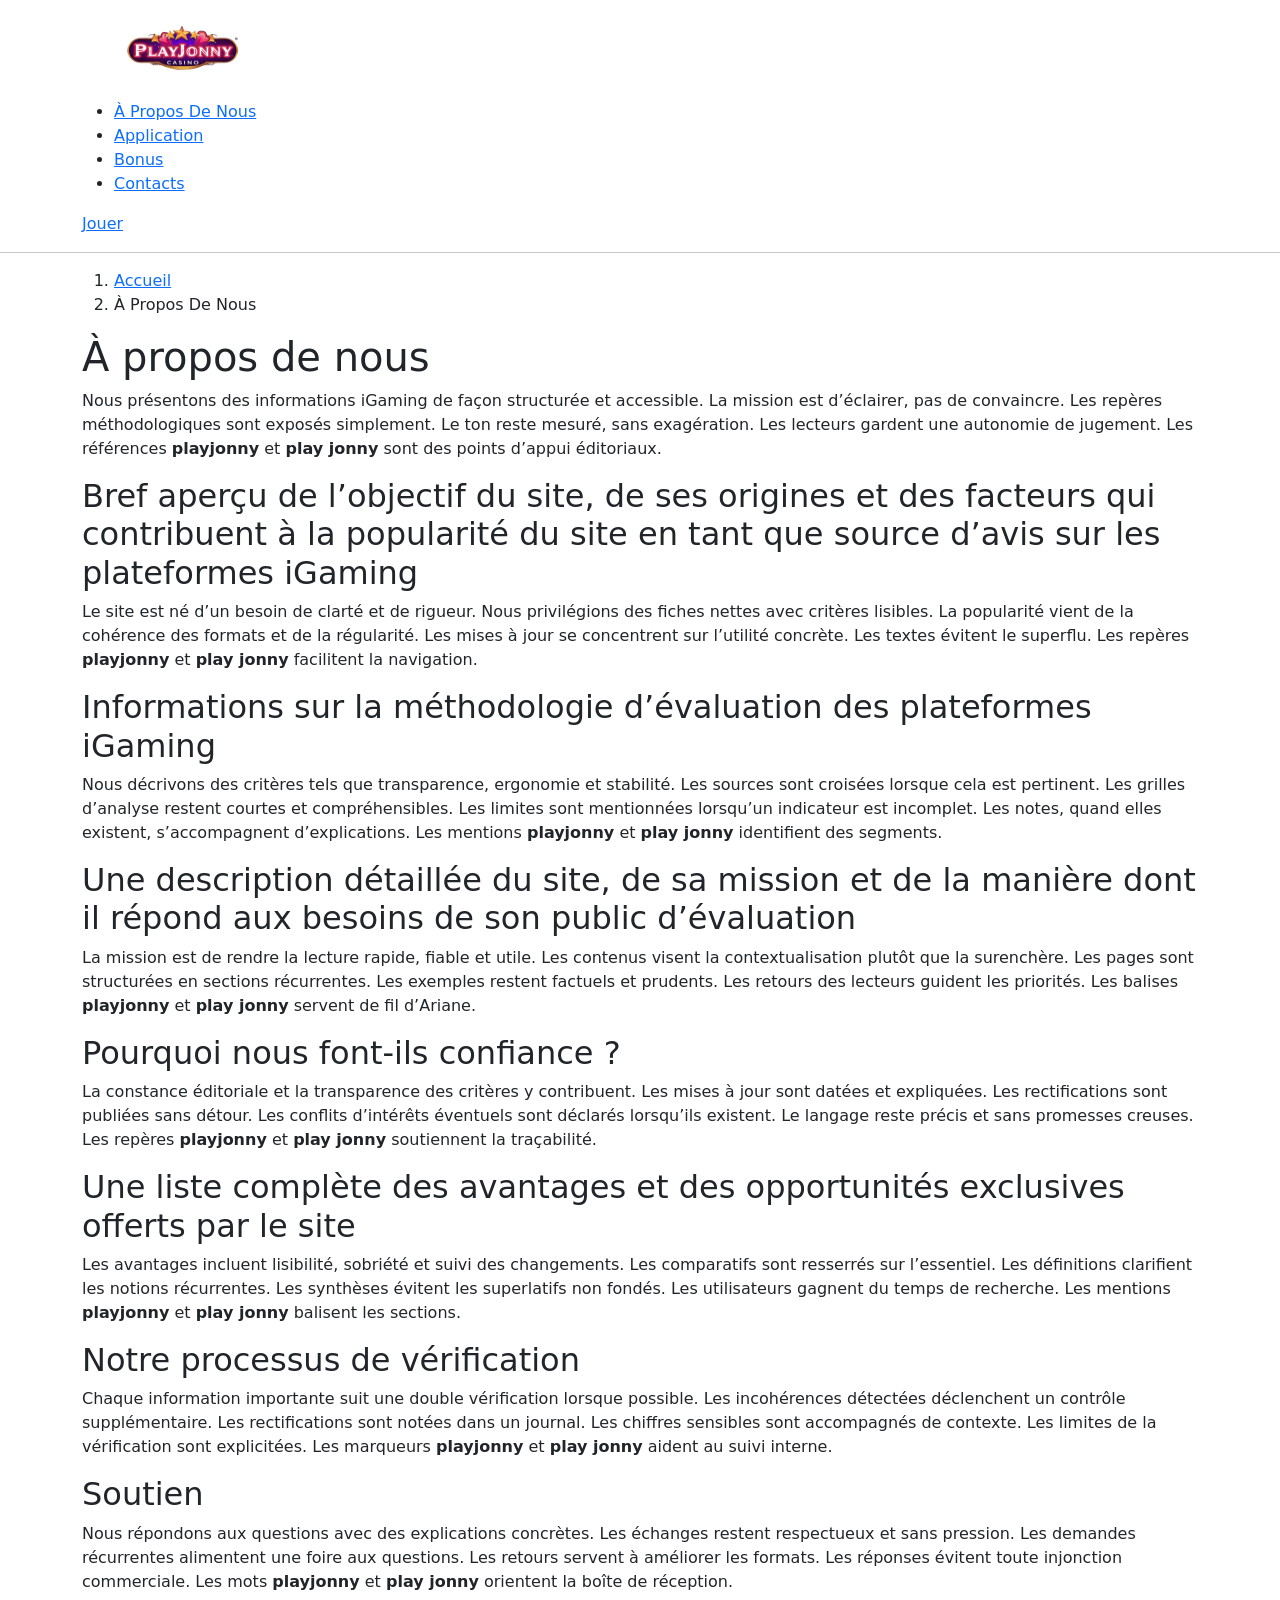
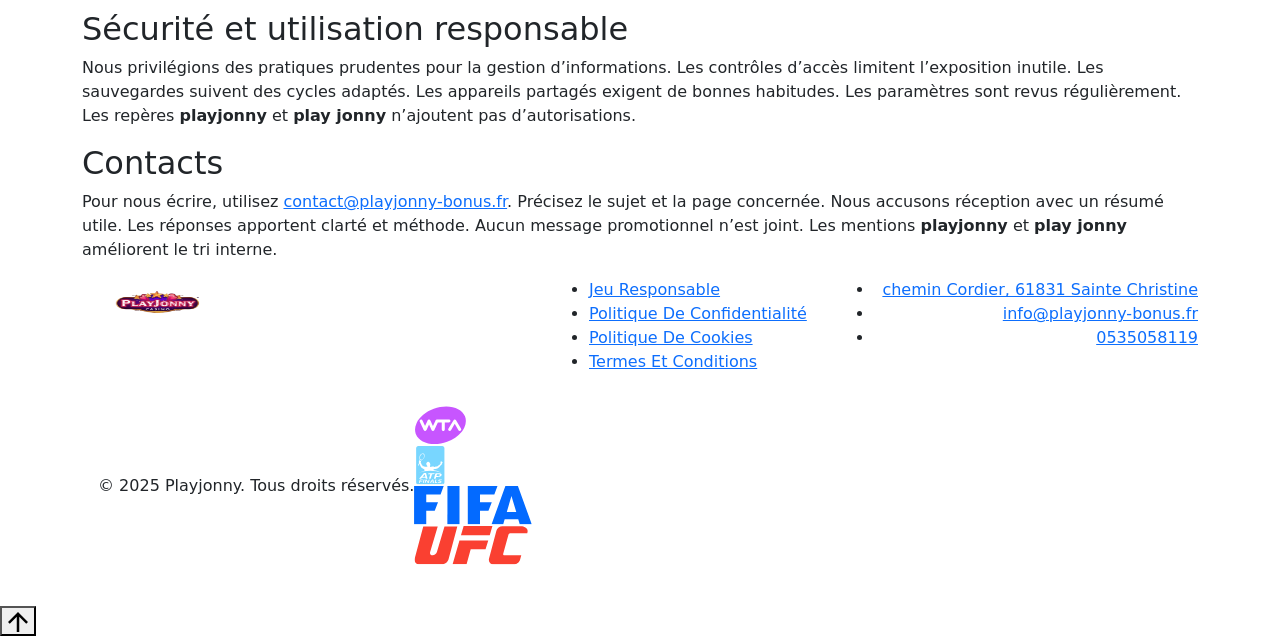
==== a-propos-de-nous/index.html @ 276e818b "Update domain - 2026-01-21" ====
<!DOCTYPE html>
<html class="no-js" lang="fr">
<head><script src="/livereload.js?mindelay=10&amp;v=2&amp;port=1313&amp;path=livereload" data-no-instant defer></script>
  <meta charset="utf-8">
<meta name="viewport" content="width=device-width, initial-scale=1">
<meta http-equiv="x-ua-compatible" content="ie=edge"> <title>À propos — mission, méthode d’évaluation et sécurité</title><meta name="description" content="Découvrez notre mission éditoriale, notre méthodologie d’évaluation
iGaming, nos vérifications et nos engagements de soutien et de
sécurité."><meta name="keywords" content="playjonny, play jonny"><link rel="canonical" href="http://playjonny-bonus.fr/a-propos-de-nous/"><link rel="icon" type="image/png" sizes="32x32" href="/images/favicon-32x32.png"><link rel="icon" type="image/png" sizes="16x16" href="/images/favicon-16x16.png"><link rel="apple-touch-icon" sizes="180x180" href="/apple-touch-icon.png"> 
<link rel="shortcut icon" href="/favicon.ico"> 
<link rel="manifest" href="/site.webmanifest"> 
<meta name="msapplication-TileColor" content="#da532c"> 
<meta name="theme-color" content="#ffffff"> 
<meta property="og:title" content="À propos — mission, méthode d’évaluation et sécurité">
<meta property="og:description" content="Découvrez notre mission éditoriale, notre méthodologie d’évaluation
iGaming, nos vérifications et nos engagements de soutien et de
sécurité.">
<meta property="og:type" content="website">
<meta property="og:url" content="http://playjonny-bonus.fr/a-propos-de-nous/"><meta property="og:image" content="http://playjonny-bonus.fr/images/logo.png">
<meta name="twitter:card" content="summary_large_image">
<meta name="twitter:title" content="À propos — mission, méthode d’évaluation et sécurité">
<meta name="twitter:description" content="Découvrez notre mission éditoriale, notre méthodologie d’évaluation
iGaming, nos vérifications et nos engagements de soutien et de
sécurité."><meta name="twitter:image" content="http://playjonny-bonus.fr/images/logo.png"><link rel="preconnect" href="https://fonts.googleapis.com">
  <link rel="preconnect" href="https://fonts.gstatic.com" crossorigin><link href="https://fonts.googleapis.com/css2?family=Inter:wght@400;600;700&amp;family=Poppins:wght@700&amp;display=swap" rel="stylesheet"><meta name="robots" content="index, follow"><script type="application/ld+json">
{
  "@context": "https://schema.org",
  "@graph": [
    {
      "@type": "WebSite",
      "@id": "http:\/\/playjonny-bonus.fr\/#website",
      "url": "http:\/\/playjonny-bonus.fr\/",
      "name": "Playjonny",
      "potentialAction": {
        "@type": "SearchAction",
        "target": "http:\/\/playjonny-bonus.fr\/search?q={search_term_string}",
        "query-input": "required name=search_term_string"
      },
      "publisher": {
         "@id": "http:\/\/playjonny-bonus.fr\/#organization"
      },
      "inLanguage": "fr"
    },
    {
      "@type": "Organization",
      "@id": "http:\/\/playjonny-bonus.fr\/#organization",
      "name": "Playjonny",
      "url": "http:\/\/playjonny-bonus.fr\/",
      "logo": {
        "@type": "ImageObject",
        "url": "http:\/\/playjonny-bonus.fr\/images\/logo.png"

      }},{
      "@type": "BreadcrumbList",
      "@id": "http:\/\/playjonny-bonus.fr\/a-propos-de-nous\/#breadcrumb",
      "itemListElement": [{
          "@type": "ListItem",
          "position":  1 ,
          "name": "Accueil",
          "item": "http:\/\/playjonny-bonus.fr\/"
        },
              {
                "@type": "ListItem",
                "position":  2 ,
                "name": "PlayJonny Casino France – guide complet et avis honnête",
                "item": "http:\/\/playjonny-bonus.fr\/"
              },
        {
          "@type": "ListItem",
          "position":  3 ,
          "name": "À propos — mission, méthode d’évaluation et sécurité"
        }
      ]
    },{"@type": "WebPage",
      "@id": "http:\/\/playjonny-bonus.fr\/a-propos-de-nous\/",
      "url": "http:\/\/playjonny-bonus.fr\/a-propos-de-nous\/",
      "name": "À propos — mission, méthode d’évaluation et sécurité",
      "description": "Découvrez notre mission éditoriale, notre méthodologie d’évaluation\niGaming, nos vérifications et nos engagements de soutien et de\nsécurité.",
      "inLanguage": "fr","datePublished": "2025-10-26T00:00:00Z",
      "dateModified": "2025-10-26T00:00:00Z",
      "isPartOf": {
        "@id": "http:\/\/playjonny-bonus.fr\/#website"
      },"breadcrumb": {
         "@id": "http:\/\/playjonny-bonus.fr\/a-propos-de-nous\/#breadcrumb"
       }}]
}
</script><meta name="generator" content="Hugo 0.150.0">
  
  <link rel="stylesheet" href="/css/bootstrap.min.css">
  <link rel="stylesheet" href="/css/fontawesome.min.css">
  <link rel="stylesheet" href="/css/animate.css">
  <link rel="stylesheet" href="/css/odometer.css">
  <link rel="stylesheet" href="/css/slick.min.css">
  
  
  <link rel="stylesheet" href="/css/style.cb2076388ba101365ad19a9018518742a394037f6a1b30b3f24dbb59b4c7d7a3.css" integrity="sha256-yyB2OIuhATZa0ZqQGFGHQqOUA39qGzCz8k27WbTH16M=">
  
  <link rel="stylesheet" href="/css/style.99c1e212816482cc66560d26f7c3d857db12e8dc8301e0b3c31563c84aff9b34.css" integrity="sha256-mcHiEoFkgsxmVg0m98PYV9sS6NyDAeCzwxVjyEr/mzQ=">
  
</head>

<body>
  
  <div class="cs_preloader cs_white_bg">
    <div class="cs_preloader_in position-relative"><span></span><span></span></div>
  </div>
  

  

<header class="cs_site_header cs_style_1 cs_sticky_header">
  
  <div class="cs_main_header cs_fs_18 cs_heading_color">
    <div class="container"> 
      <div class="cs_main_header_in">

        <div class="cs_main_header_left">
          
          <div class="logo">
  <a href="/" title="Playjonny">
    <img src="/images/logo.png" title="Playjonny" alt="Playjonny" width="200" height="100"></a>
</div>
        </div>

        <div class="cs_main_header_center">
          
          <div class="cs_nav"><ul class="cs_nav_list"><li class="menu-item"><a href="/a-propos-de-nous/" aria-label="Menu link À Propos De Nous"id="menu-a-propos-de-nous-main">
                  À Propos De Nous
                </a></li><li class="menu-item"><a href="/app/" aria-label="Menu link Application"id="menu-app-main">
                  Application
                </a></li><li class="menu-item"><a href="/bonus/" aria-label="Menu link Bonus"id="menu-bonus-main">
                  Bonus
                </a></li><li class="menu-item"><a href="/contacts/" aria-label="Menu link Contacts"id="menu-contacts-main">
                  Contacts
                </a></li></ul></div></div>
         <div class="header-controls">
            <a href="/play"
     class="button play-button"
     title="Jouer"
     target="_blank"
     rel="noopener noreferrer nofollow">Jouer</a> 
            
        </div>

      </div>
    </div>
  </div>
  
  <hr>
</header>




  
  

  
  <main id="content" role="main">
    <div class="container single-page"><nav aria-label="breadcrumb" class="breadcrumbs">
  <ol class="breadcrumb-list" itemscope itemtype="https://schema.org/ListItem"><li class="breadcrumb-item" itemprop="itemListElement" itemscope itemtype="https://schema.org/ListItem"><a itemprop="item" href="/">
        <span itemprop="name">Accueil</span>
      </a>
      <meta itemprop="position" content="1" />
    </li><li class="breadcrumb-item active" aria-current="page" itemprop="itemListElement" itemscope itemtype="https://schema.org/ListItem">
      <span itemprop="name">À Propos De Nous</span>
      <meta itemprop="position" content="2" />
    </li>
  </ol>
</nav><div class="content-area"><h1 id="à-propos-de-nous">À propos de nous</h1>
<p>Nous présentons des informations iGaming de façon structurée et
accessible. La mission est d’éclairer, pas de convaincre. Les repères
méthodologiques sont exposés simplement. Le ton reste mesuré, sans
exagération. Les lecteurs gardent une autonomie de jugement. Les
références <strong>playjonny</strong> et <strong>play jonny</strong> sont des points d’appui
éditoriaux.</p>
<h2 id="bref-aperçu-de-lobjectif-du-site-de-ses-origines-et-des-facteurs-qui-contribuent-à-la-popularité-du-site-en-tant-que-source-davis-sur-les-plateformes-igaming">Bref aperçu de l&rsquo;objectif du site, de ses origines et des facteurs qui contribuent à la popularité du site en tant que source d&rsquo;avis sur les plateformes iGaming</h2>
<p>Le site est né d’un besoin de clarté et de rigueur. Nous privilégions
des fiches nettes avec critères lisibles. La popularité vient de la
cohérence des formats et de la régularité. Les mises à jour se
concentrent sur l’utilité concrète. Les textes évitent le superflu. Les
repères <strong>playjonny</strong> et <strong>play jonny</strong> facilitent la navigation.</p>
<h2 id="informations-sur-la-méthodologie-dévaluation-des-plateformes-igaming">Informations sur la méthodologie d&rsquo;évaluation des plateformes iGaming</h2>
<p>Nous décrivons des critères tels que transparence, ergonomie et
stabilité. Les sources sont croisées lorsque cela est pertinent. Les
grilles d’analyse restent courtes et compréhensibles. Les limites sont
mentionnées lorsqu’un indicateur est incomplet. Les notes, quand elles
existent, s’accompagnent d’explications. Les mentions <strong>playjonny</strong> et
<strong>play jonny</strong> identifient des segments.</p>
<h2 id="une-description-détaillée-du-site-de-sa-mission-et-de-la-manière-dont-il-répond-aux-besoins-de-son-public-dévaluation">Une description détaillée du site, de sa mission et de la manière dont il répond aux besoins de son public d&rsquo;évaluation</h2>
<p>La mission est de rendre la lecture rapide, fiable et utile. Les
contenus visent la contextualisation plutôt que la surenchère. Les pages
sont structurées en sections récurrentes. Les exemples restent factuels
et prudents. Les retours des lecteurs guident les priorités. Les balises
<strong>playjonny</strong> et <strong>play jonny</strong> servent de fil d’Ariane.</p>
<h2 id="pourquoi-nous-font-ils-confiance-">Pourquoi nous font-ils confiance ?</h2>
<p>La constance éditoriale et la transparence des critères y contribuent.
Les mises à jour sont datées et expliquées. Les rectifications sont
publiées sans détour. Les conflits d’intérêts éventuels sont déclarés
lorsqu’ils existent. Le langage reste précis et sans promesses creuses.
Les repères <strong>playjonny</strong> et <strong>play jonny</strong> soutiennent la traçabilité.</p>
<h2 id="une-liste-complète-des-avantages-et-des-opportunités-exclusives-offerts-par-le-site">Une liste complète des avantages et des opportunités exclusives offerts par le site</h2>
<p>Les avantages incluent lisibilité, sobriété et suivi des changements.
Les comparatifs sont resserrés sur l’essentiel. Les définitions
clarifient les notions récurrentes. Les synthèses évitent les
superlatifs non fondés. Les utilisateurs gagnent du temps de recherche.
Les mentions <strong>playjonny</strong> et <strong>play jonny</strong> balisent les sections.</p>
<h2 id="notre-processus-de-vérification">Notre processus de vérification</h2>
<p>Chaque information importante suit une double vérification lorsque
possible. Les incohérences détectées déclenchent un contrôle
supplémentaire. Les rectifications sont notées dans un journal. Les
chiffres sensibles sont accompagnés de contexte. Les limites de la
vérification sont explicitées. Les marqueurs <strong>playjonny</strong> et <strong>play
jonny</strong> aident au suivi interne.</p>
<h2 id="soutien">Soutien</h2>
<p>Nous répondons aux questions avec des explications concrètes. Les
échanges restent respectueux et sans pression. Les demandes récurrentes
alimentent une foire aux questions. Les retours servent à améliorer les
formats. Les réponses évitent toute injonction commerciale. Les mots
<strong>playjonny</strong> et <strong>play jonny</strong> orientent la boîte de réception.</p>
<h2 id="sécurité-et-utilisation-responsable">Sécurité et utilisation responsable</h2>
<p>Nous privilégions des pratiques prudentes pour la gestion
d’informations. Les contrôles d’accès limitent l’exposition inutile. Les
sauvegardes suivent des cycles adaptés. Les appareils partagés exigent
de bonnes habitudes. Les paramètres sont revus régulièrement. Les
repères <strong>playjonny</strong> et <strong>play jonny</strong> n’ajoutent pas d’autorisations.</p>
<h2 id="contacts">Contacts</h2>
<p>Pour nous écrire, utilisez <!-- raw HTML omitted --><a href="mailto:contact@playjonny-bonus.fr">contact@playjonny-bonus.fr</a><!-- raw HTML omitted -->. Précisez
le sujet et la page concernée. Nous accusons réception avec un résumé
utile. Les réponses apportent clarté et méthode. Aucun message
promotionnel n’est joint. Les mentions <strong>playjonny</strong> et <strong>play jonny</strong>
améliorent le tri interne.</p>
</div></div>
  </main>

  <footer class="cs_footer style_1 type_1">
  <div class="container">
    <div class="cs_footer_main">
      <div class="row cs_gap_y_30">
        <div class="col-xl-5 col-lg-4 col-md-7">
          <div class="cs_footer_widget cs_text_widget">
            <div class="cs_brand cs_mb_10 wow fadeInUp" data-wow-delay="0.1s">
              <a href="/" title="Playjonny" class="footer-logo-link">
  <img src="/images/logo.png" title="Playjonny" alt="Playjonny" width="150" height="50"
    loading="lazy">
</a>
            </div>
          </div>
        </div>
        <div class="col-xl-3 col-lg-3 col-md-7">
          <div class="cs_footer_widget cs_help_widget"><ul class="cs_footer_medu cs_mp_0"><li><a href="/jeu-responsable/" aria-label="Jeu Responsable page link">Jeu Responsable</a></li><li><a href="/politique-de-confidentialite/" aria-label="Politique De Confidentialité page link">Politique De Confidentialité</a></li><li><a href="/politique-de-cookies/" aria-label="Politique De Cookies page link">Politique De Cookies</a></li><li><a href="/termes-et-conditions/" aria-label="Termes Et Conditions page link">Termes Et Conditions</a></li></ul></div>
        </div>
        <div class="col-xl-4 col-lg-3 col-md-4 offset-md-1 offset-lg-0 text-start text-md-end">
          <div class="cs_footer_widget cs_contact_widget">
            <ul class="cs_footer_medu cs_mp_0"><li><a href="https://www.google.com/maps/search/?api=1&amp;query=chemin&#43;Cordier%2C&#43;61831&#43;Sainte&#43;Christine" aria-label="Email send link">chemin Cordier, 61831 Sainte Christine</a></li><li><a href="mailto:info@playjonny-bonus.fr" aria-label="Email send link">info@playjonny-bonus.fr</a></li><li><a href="tel:tel" aria-label="Phone call link">0535058119</a></li></ul>
          </div>
        </div>

      </div>
    </div>
    <div class="cs_height_62 cs_height_lg_40"></div>
    <div class="cs_footer_bottom cs_gray_bg_2 cs_radius_50 d-flex p-3 align-items-center mb-4">
      <div class="cs_footer_text cs_heading_color"><span class="copyright">© 2025 Playjonny. Tous droits réservés.</span></div>
      <div class="footer-casino-logos"><div class="casino-logo-gallery">
    <div class="logo-items"><div class="casino-logo-item">
          <img src="/images/casino-logos/wta.svg" title="Playjonny" alt="Playjonny" loading="lazy" width="120" height="45" style="max-height: 40px; width: auto;"></div><div class="casino-logo-item">
          <img src="/images/casino-logos/afp.svg" title="Playjonny" alt="Playjonny" loading="lazy" width="120" height="45" style="max-height: 40px; width: auto;"></div><div class="casino-logo-item">
          <img src="/images/casino-logos/fifa.svg" title="Playjonny" alt="Playjonny" loading="lazy" width="120" height="45" style="max-height: 40px; width: auto;"></div><div class="casino-logo-item">
          <img src="/images/casino-logos/ufc.svg" title="Playjonny" alt="Playjonny" loading="lazy" width="120" height="45" style="max-height: 40px; width: auto;"></div></div>
  </div></div>
    </div>
  </div>

</footer>

  
  
  <button type="button" aria-label="Scroll to top button" class="cs_scrollup cs_purple_bg cs_white_color cs_radius_100">
    <svg width="20" height="20" viewBox="0 0 20 20" fill="none" xmlns="http://www.w3.org/2000/svg">
      <path d="M0 10L1.7625 11.7625L8.75 4.7875V20H11.25V4.7875L18.225 11.775L20 10L10 0L0 10Z" fill="currentColor" />
    </svg>
  </button>
  

  
  
  <script src="/js/jquery.min.js"></script>
  <script src="/js/wow.min.js"></script>
  <script src="/js/jquery.slick.min.js"></script>
  <script src="/js/odometer.js"></script>
  
  
  
    
    <script src="/js/main.64feeb02f4f5949dccfc3dfb05a407476bfee73e4bf2048636471bf489984dac.js" integrity="sha256-ZP7rAvT1lJ3M/D37BaQHR2v&#43;5z5L8gSGNkcb9ImYTaw=" defer></script>
  
  
  
  
  
  <script src="/app.75ec526eb1598f61b6bd8502ae91b2c26b866bf129d79582795bd5b3cfc61631.js" integrity="sha256-dexSbrFZj2G2vYUCrpGywmuGa/Ep15WCeVvVs8/GFjE=" defer></script>

</body>
</html>
---- css/odometer.css ----
.odometer-inside {
  display: flex;
  align-items: center;
}

.odometer.odometer-auto-theme,
.odometer.odometer-theme-default {
  display: -moz-inline-box;
  -moz-box-orient: vertical;
  display: inline-block;
  vertical-align: middle;
  vertical-align: auto;
  position: relative;
}

.odometer.odometer-auto-theme,
.odometer.odometer-theme-default {
  display: inline;
}

.odometer.odometer-auto-theme .odometer-digit,
.odometer.odometer-theme-default .odometer-digit {
  display: -moz-inline-box;
  -moz-box-orient: vertical;
  display: inline-block;
  vertical-align: middle;
  vertical-align: auto;
  position: relative;
}

.odometer.odometer-auto-theme .odometer-digit,
.odometer.odometer-theme-default .odometer-digit {
  display: inline;
}

.odometer.odometer-auto-theme .odometer-digit .odometer-digit-spacer,
.odometer.odometer-theme-default .odometer-digit .odometer-digit-spacer {
  display: -moz-inline-box;
  -moz-box-orient: vertical;
  display: inline-block;
  vertical-align: middle;
  vertical-align: auto;
  visibility: hidden;
}

.odometer.odometer-auto-theme .odometer-digit .odometer-digit-spacer,
.odometer.odometer-theme-default .odometer-digit .odometer-digit-spacer {
  display: flex;
}

.odometer.odometer-auto-theme .odometer-digit .odometer-digit-inner,
.odometer.odometer-theme-default .odometer-digit .odometer-digit-inner {
  text-align: left;
  display: block;
  position: absolute;
  top: 0;
  bottom: 0;
  overflow: hidden;
}

.odometer.odometer-auto-theme .odometer-digit .odometer-ribbon,
.odometer.odometer-theme-default .odometer-digit .odometer-ribbon {
  display: block;
}

.odometer.odometer-auto-theme .odometer-digit .odometer-ribbon-inner,
.odometer.odometer-theme-default .odometer-digit .odometer-ribbon-inner {
  display: block;
  -webkit-backface-visibility: hidden;
}

.odometer.odometer-auto-theme .odometer-digit .odometer-value,
.odometer.odometer-theme-default .odometer-digit .odometer-value {
  display: block;
  -webkit-transform: translateZ(0);
}

.odometer.odometer-auto-theme .odometer-digit .odometer-value.odometer-last-value,
.odometer.odometer-theme-default .odometer-digit .odometer-value.odometer-last-value {
  position: absolute;
}

.odometer.odometer-auto-theme.odometer-animating-up .odometer-ribbon-inner,
.odometer.odometer-theme-default.odometer-animating-up .odometer-ribbon-inner {
  -webkit-transition: -webkit-transform 2s;
  -moz-transition: -moz-transform 2s;
  -ms-transition: -ms-transform 2s;
  -o-transition: -o-transform 2s;
  transition: transform 2s;
}

.odometer.odometer-auto-theme.odometer-animating-up.odometer-animating .odometer-ribbon-inner,
.odometer.odometer-theme-default.odometer-animating-up.odometer-animating .odometer-ribbon-inner {
  -webkit-transform: translateY(-100%);
  -moz-transform: translateY(-100%);
  -ms-transform: translateY(-100%);
  -o-transform: translateY(-100%);
  transform: translateY(-100%);
}

.odometer.odometer-auto-theme.odometer-animating-down .odometer-ribbon-inner,
.odometer.odometer-theme-default.odometer-animating-down .odometer-ribbon-inner {
  -webkit-transform: translateY(-100%);
  -moz-transform: translateY(-100%);
  -ms-transform: translateY(-100%);
  -o-transform: translateY(-100%);
  transform: translateY(-100%);
}

.odometer.odometer-auto-theme.odometer-animating-down.odometer-animating .odometer-ribbon-inner,
.odometer.odometer-theme-default.odometer-animating-down.odometer-animating .odometer-ribbon-inner {
  -webkit-transition: -webkit-transform 2s;
  -moz-transition: -moz-transform 2s;
  -ms-transition: -ms-transform 2s;
  -o-transition: -o-transform 2s;
  transition: transform 2s;
  -webkit-transform: translateY(0);
  -moz-transform: translateY(0);
  -ms-transform: translateY(0);
  -o-transform: translateY(0);
  transform: translateY(0);
}

.odometer.odometer-auto-theme .odometer-value,
.odometer.odometer-theme-default .odometer-value {
  text-align: center;
}
---- css/style.cb2076388ba101365ad19a9018518742a394037f6a1b30b3f24dbb59b4c7d7a3.css ----
@font-face{font-family:'Outfit';src:url("../fonts/outfit/static/Outfit-Black.ttf") format("truetype");font-weight:900;font-style:normal}@font-face{font-family:'Outfit';src:url("../fonts/outfit/static/Outfit-ExtraBold.ttf") format("truetype");font-weight:800;font-style:normal}@font-face{font-family:'Outfit';src:url("../fonts/outfit/static/Outfit-Bold.ttf") format("truetype");font-weight:700;font-style:normal}@font-face{font-family:'Outfit';src:url("../fonts/outfit/static/Outfit-SemiBold.ttf") format("truetype");font-weight:600;font-style:normal}@font-face{font-family:'Outfit';src:url("../fonts/outfit/static/Outfit-Medium.ttf") format("truetype");font-weight:500;font-style:normal}@font-face{font-family:'Outfit';src:url("../fonts/outfit/static/Outfit-Regular.ttf") format("truetype");font-weight:400;font-style:normal}@font-face{font-family:'Urbanist';src:url("../fonts/urbanist/static/Urbanist-Black.ttf") format("truetype");font-weight:900;font-style:normal}@font-face{font-family:'Urbanist';src:url("../fonts/urbanist/static/Urbanist-ExtraBold.ttf") format("truetype");font-weight:800;font-style:normal}@font-face{font-family:'Urbanist';src:url("../fonts/urbanist/static/Urbanist-Bold.ttf") format("truetype");font-weight:700;font-style:normal}@font-face{font-family:'Urbanist';src:url("../fonts/urbanist/static/Urbanist-SemiBold.ttf") format("truetype");font-weight:600;font-style:normal}@font-face{font-family:'Urbanist';src:url("../fonts/urbanist/static/Urbanist-Medium.ttf") format("truetype");font-weight:500;font-style:normal}@font-face{font-family:'Urbanist';src:url("../fonts/urbanist/static/Urbanist-Regular.ttf") format("truetype");font-weight:400;font-style:normal}@font-face{font-family:'Inter';src:url("../fonts/inter/static/Inter_18pt-Black.ttf") format("truetype");font-weight:900;font-style:normal}@font-face{font-family:'Inter';src:url("../fonts/inter/static/Inter_18pt-ExtraBold.ttf") format("truetype");font-weight:800;font-style:normal}@font-face{font-family:'Inter';src:url("../fonts/inter/static/Inter_18pt-Bold.ttf") format("truetype");font-weight:700;font-style:normal}@font-face{font-family:'Inter';src:url("../fonts/inter/static/Inter_18pt-SemiBold.ttf") format("truetype");font-weight:600;font-style:normal}@font-face{font-family:'Inter';src:url("../fonts/inter/static/Inter_18pt-Medium.ttf") format("truetype");font-weight:500;font-style:normal}@font-face{font-family:'Inter';src:url("../fonts/inter/static/Inter_18pt-Regular.ttf") format("truetype");font-weight:400;font-style:normal}:root{--white-color: #fff;--black-color: #000;--heading-color: #0A0A10;--body-color: #6C6C6C;--purple-color: #936DFF;--accent-color: #00CC61;--border-color: #CACACA;--gray-color: #F6F3FE;--gray2-color: #A3A2A3;--heading-font: 'Outfit', sans-serif;--body-font: 'Urbanist', sans-serif}.cs_live_chat{--heading-font: 'Urbanist', sans-serif}.cs_live_chat h1,.cs_live_chat h2,.cs_live_chat h3,.cs_live_chat h4,.cs_live_chat h5,.cs_live_chat h6{font-weight:700}.cs_task_management{--heading-font: 'Inter', sans-serif;background-color:#05111A;color:var(--border-color);font-size:16px}.cs_task_management .cs_heading_bg{background-color:#05111A}body,html{color:var(--body-color);font-family:var(--heading-font);font-size:18px;line-height:1.75em;font-weight:400;overflow-x:clip}h1,h2,h3,h4,h5,h6{clear:both;color:var(--heading-color);padding:0;margin 0 20px 0;font-weight:600;line-height:1.2em}h1,.h1{font-size:56px;line-height:1.2;margin-bottom:var(--theme-spacing-lg)}h2,.h2{font-size:42px;line-height:1.3;margin-bottom:var(--theme-spacing-lg)}h3,.h3{font-size:30px;line-height:1.4;margin-bottom:var(--theme-spacing-md)}h4,.h4{font-size:24px;line-height:1.4;margin-bottom:var(--theme-spacing-md)}h5,.h5{font-size:18px;line-height:1.5;margin-bottom:var(--theme-spacing-sm)}h6,.h6{font-size:16px;line-height:1.5;margin-bottom:var(--theme-spacing-sm)}@media (max-width: 992px){h1,.h1{font-size:48px}h2,.h2{font-size:36px}h3,.h3{font-size:28px}h4,.h4{font-size:22px}}@media (max-width: 768px){h1,.h1{font-size:40px}h2,.h2{font-size:32px}h3,.h3{font-size:26px}h4,.h4{font-size:20px}h5,.h5{font-size:17px}}@media (max-width: 576px){h1,.h1{font-size:32px;line-height:1.3}h2,.h2{font-size:28px;line-height:1.3}h3,.h3{font-size:24px;line-height:1.4}h4,.h4{font-size:19px;line-height:1.4}h5,.h5{font-size:16px;line-height:1.5}h6,.h6{font-size:15px;line-height:1.5}}p{margin-bottom:15px;line-height:1.6em}ul{margin 0 25px 0;padding-left:20px;list-style:square outside none}ol{padding-left:20px;margin-bottom:25px}dfn,cite,em,i{font-style:italic}blockquote{margin 15px;font-style:italic;font-size:20px;line-height:1.6em;margin:0}address{margin 0 15px}img{border:0;max-width:100%;height:auto}a{color:inherit;text-decoration:none;transition:all 0.3s ease}button{color:inherit;transition:all 0.3s ease;cursor:pointer}a:hover{text-decoration:none;color:var(--accent-color)}table{width:100%;margin-bottom:25px}table th{font-weight:600;color:var(--body-color)}table td,table th{border-top:1px solid var(--border-color);padding:11px 10px}dl{margin-bottom:25px}dl dt{font-weight:600}b,strong{font-weight:bold}pre{color:var(--body-color);border:1px solid var(--border-color);font-size:18px;padding:25px;border-radius:5px}kbd{font-size:100%;background-color:var(--body-color);border-radius:5px}input,textarea{color:var(--heading-color);transition:all 0.4s ease}.cs_preloader{position:fixed;display:flex;align-items:center;justify-content:center;z-index:99999;top:0;width:100%;height:100vh}.cs_preloader_in{width:110px;height:110px;position:relative;border-radius:50%}.cs_preloader_in:before,.cs_preloader_in:after{content:'';border-width:2px;border-style:solid;border-radius:50%;position:absolute;width:100%;height:100%;left:50%;top:50%;transform:translate(-50%, -50%)}.cs_preloader_in:after{border-color:transparent;border-top-color:var(--purple-color);border-bottom-color:var(--purple-color);opacity:0.8;animation:spin 1s ease-in-out infinite;z-index:2}.cs_preloader_in:before{border-color:var(--purple-color);opacity:0.2}.cs_preloader_in span{display:inline-block;width:50px;height:50px;background-color:var(--purple-color);border-radius:50%;position:absolute;left:50%;top:50%;transform:translate(-50%, -50%) scale(0);animation:bubble-animation 2s linear infinite}.cs_preloader_in span:nth-child(2){animation-delay:1s}@keyframes spin{0%{transform:translate(-50%, -50%) rotate(0deg)}100%{transform:translate(-50%, -50%) rotate(360deg)}}@keyframes bubble-animation{100%{transform:translate(-50%, -50%) scale(1);opacity:0}}.cs_mb_1{margin-bottom:1px}.cs_mb_2{margin-bottom:2px}.cs_mb_3{margin-bottom:3px}.cs_mb_4{margin-bottom:4px}.cs_mb_5{margin-bottom:5px}.cs_mb_6{margin-bottom:6px}.cs_mb_7{margin-bottom:7px}.cs_mb_8{margin-bottom:8px}.cs_mb_9{margin-bottom:9px}.cs_mb_10{margin-bottom:10px}.cs_mb_11{margin-bottom:11px}.cs_mb_12{margin-bottom:12px}.cs_mb_13{margin-bottom:13px}.cs_mb_14{margin-bottom:14px}.cs_mb_15{margin-bottom:15px}.cs_mb_16{margin-bottom:16px}.cs_mb_17{margin-bottom:17px}.cs_mb_18{margin-bottom:18px}.cs_mb_19{margin-bottom:19px}.cs_mb_20{margin-bottom:20px}.cs_mb_21{margin-bottom:21px}.cs_mb_22{margin-bottom:22px}.cs_mb_23{margin-bottom:23px}.cs_mb_24{margin-bottom:24px}.cs_mb_25{margin-bottom:25px}.cs_mb_26{margin-bottom:26px}.cs_mb_27{margin-bottom:27px}.cs_mb_28{margin-bottom:28px}.cs_mb_29{margin-bottom:29px}.cs_mb_30{margin-bottom:30px}.cs_mb_31{margin-bottom:31px}.cs_mb_32{margin-bottom:32px}.cs_mb_33{margin-bottom:33px}.cs_mb_34{margin-bottom:34px}.cs_mb_35{margin-bottom:35px}.cs_mb_36{margin-bottom:36px}.cs_mb_37{margin-bottom:37px}.cs_mb_38{margin-bottom:38px}.cs_mb_39{margin-bottom:39px}.cs_mb_40{margin-bottom:40px}.cs_mb_41{margin-bottom:41px}.cs_mb_42{margin-bottom:42px}.cs_mb_43{margin-bottom:43px}.cs_mb_44{margin-bottom:44px}.cs_mb_45{margin-bottom:45px}.cs_mb_46{margin-bottom:46px}.cs_mb_47{margin-bottom:47px}.cs_mb_48{margin-bottom:48px}.cs_mb_49{margin-bottom:49px}.cs_mb_50{margin-bottom:50px}.cs_mb_51{margin-bottom:51px}.cs_mb_52{margin-bottom:52px}.cs_mb_53{margin-bottom:53px}.cs_mb_54{margin-bottom:54px}.cs_mb_55{margin-bottom:55px}.cs_mb_56{margin-bottom:56px}.cs_mb_57{margin-bottom:57px}.cs_mb_58{margin-bottom:58px}.cs_mb_59{margin-bottom:59px}.cs_mb_60{margin-bottom:60px}@media screen and (min-width: 992px){.cs_height_1{height:1px}.cs_height_2{height:2px}.cs_height_3{height:3px}.cs_height_4{height:4px}.cs_height_5{height:5px}.cs_height_6{height:6px}.cs_height_7{height:7px}.cs_height_8{height:8px}.cs_height_9{height:9px}.cs_height_10{height:10px}.cs_height_11{height:11px}.cs_height_12{height:12px}.cs_height_13{height:13px}.cs_height_14{height:14px}.cs_height_15{height:15px}.cs_height_16{height:16px}.cs_height_17{height:17px}.cs_height_18{height:18px}.cs_height_19{height:19px}.cs_height_20{height:20px}.cs_height_21{height:21px}.cs_height_22{height:22px}.cs_height_23{height:23px}.cs_height_24{height:24px}.cs_height_25{height:25px}.cs_height_26{height:26px}.cs_height_27{height:27px}.cs_height_28{height:28px}.cs_height_29{height:29px}.cs_height_30{height:30px}.cs_height_31{height:31px}.cs_height_32{height:32px}.cs_height_33{height:33px}.cs_height_34{height:34px}.cs_height_35{height:35px}.cs_height_36{height:36px}.cs_height_37{height:37px}.cs_height_38{height:38px}.cs_height_39{height:39px}.cs_height_40{height:40px}.cs_height_41{height:41px}.cs_height_42{height:42px}.cs_height_43{height:43px}.cs_height_44{height:44px}.cs_height_45{height:45px}.cs_height_46{height:46px}.cs_height_47{height:47px}.cs_height_48{height:48px}.cs_height_49{height:49px}.cs_height_50{height:50px}.cs_height_51{height:51px}.cs_height_52{height:52px}.cs_height_53{height:53px}.cs_height_54{height:54px}.cs_height_55{height:55px}.cs_height_56{height:56px}.cs_height_57{height:57px}.cs_height_58{height:58px}.cs_height_59{height:59px}.cs_height_60{height:60px}.cs_height_61{height:61px}.cs_height_62{height:62px}.cs_height_63{height:63px}.cs_height_64{height:64px}.cs_height_65{height:65px}.cs_height_66{height:66px}.cs_height_67{height:67px}.cs_height_68{height:68px}.cs_height_69{height:69px}.cs_height_70{height:70px}.cs_height_71{height:71px}.cs_height_72{height:72px}.cs_height_73{height:73px}.cs_height_74{height:74px}.cs_height_75{height:75px}.cs_height_76{height:76px}.cs_height_77{height:77px}.cs_height_78{height:78px}.cs_height_79{height:79px}.cs_height_80{height:80px}.cs_height_81{height:81px}.cs_height_82{height:82px}.cs_height_83{height:83px}.cs_height_84{height:84px}.cs_height_85{height:85px}.cs_height_86{height:86px}.cs_height_87{height:87px}.cs_height_88{height:88px}.cs_height_89{height:89px}.cs_height_90{height:90px}.cs_height_91{height:91px}.cs_height_92{height:92px}.cs_height_93{height:93px}.cs_height_94{height:94px}.cs_height_95{height:95px}.cs_height_96{height:96px}.cs_height_97{height:97px}.cs_height_98{height:98px}.cs_height_99{height:99px}.cs_height_100{height:100px}.cs_height_101{height:101px}.cs_height_102{height:102px}.cs_height_103{height:103px}.cs_height_104{height:104px}.cs_height_105{height:105px}.cs_height_106{height:106px}.cs_height_107{height:107px}.cs_height_108{height:108px}.cs_height_109{height:109px}.cs_height_110{height:110px}.cs_height_111{height:111px}.cs_height_112{height:112px}.cs_height_113{height:113px}.cs_height_114{height:114px}.cs_height_115{height:115px}.cs_height_116{height:116px}.cs_height_117{height:117px}.cs_height_118{height:118px}.cs_height_119{height:119px}.cs_height_120{height:120px}.cs_height_121{height:121px}.cs_height_122{height:122px}.cs_height_123{height:123px}.cs_height_124{height:124px}.cs_height_125{height:125px}.cs_height_126{height:126px}.cs_height_127{height:127px}.cs_height_128{height:128px}.cs_height_129{height:129px}.cs_height_130{height:130px}.cs_height_131{height:131px}.cs_height_132{height:132px}.cs_height_133{height:133px}.cs_height_134{height:134px}.cs_height_135{height:135px}.cs_height_136{height:136px}.cs_height_137{height:137px}.cs_height_138{height:138px}.cs_height_139{height:139px}.cs_height_140{height:140px}.cs_height_141{height:141px}.cs_height_142{height:142px}.cs_height_143{height:143px}.cs_height_144{height:144px}.cs_height_145{height:145px}.cs_height_146{height:146px}.cs_height_147{height:147px}.cs_height_148{height:148px}.cs_height_149{height:149px}.cs_height_150{height:150px}}@media screen and (max-width: 991px){.cs_mb_lg_1{margin-bottom:1px}.cs_mb_lg_2{margin-bottom:2px}.cs_mb_lg_3{margin-bottom:3px}.cs_mb_lg_4{margin-bottom:4px}.cs_mb_lg_5{margin-bottom:5px}.cs_mb_lg_6{margin-bottom:6px}.cs_mb_lg_7{margin-bottom:7px}.cs_mb_lg_8{margin-bottom:8px}.cs_mb_lg_9{margin-bottom:9px}.cs_mb_lg_10{margin-bottom:10px}.cs_mb_lg_11{margin-bottom:11px}.cs_mb_lg_12{margin-bottom:12px}.cs_mb_lg_13{margin-bottom:13px}.cs_mb_lg_14{margin-bottom:14px}.cs_mb_lg_15{margin-bottom:15px}.cs_mb_lg_16{margin-bottom:16px}.cs_mb_lg_17{margin-bottom:17px}.cs_mb_lg_18{margin-bottom:18px}.cs_mb_lg_19{margin-bottom:19px}.cs_mb_lg_20{margin-bottom:20px}.cs_mb_lg_21{margin-bottom:21px}.cs_mb_lg_22{margin-bottom:22px}.cs_mb_lg_23{margin-bottom:23px}.cs_mb_lg_24{margin-bottom:24px}.cs_mb_lg_25{margin-bottom:25px}.cs_mb_lg_26{margin-bottom:26px}.cs_mb_lg_27{margin-bottom:27px}.cs_mb_lg_28{margin-bottom:28px}.cs_mb_lg_29{margin-bottom:29px}.cs_mb_lg_30{margin-bottom:30px}.cs_mb_lg_31{margin-bottom:31px}.cs_mb_lg_32{margin-bottom:32px}.cs_mb_lg_33{margin-bottom:33px}.cs_mb_lg_34{margin-bottom:34px}.cs_mb_lg_35{margin-bottom:35px}.cs_mb_lg_36{margin-bottom:36px}.cs_mb_lg_37{margin-bottom:37px}.cs_mb_lg_38{margin-bottom:38px}.cs_mb_lg_39{margin-bottom:39px}.cs_mb_lg_40{margin-bottom:40px}.cs_height_lg_1{height:1px}.cs_height_lg_2{height:2px}.cs_height_lg_3{height:3px}.cs_height_lg_4{height:4px}.cs_height_lg_5{height:5px}.cs_height_lg_6{height:6px}.cs_height_lg_7{height:7px}.cs_height_lg_8{height:8px}.cs_height_lg_9{height:9px}.cs_height_lg_10{height:10px}.cs_height_lg_11{height:11px}.cs_height_lg_12{height:12px}.cs_height_lg_13{height:13px}.cs_height_lg_14{height:14px}.cs_height_lg_15{height:15px}.cs_height_lg_16{height:16px}.cs_height_lg_17{height:17px}.cs_height_lg_18{height:18px}.cs_height_lg_19{height:19px}.cs_height_lg_20{height:20px}.cs_height_lg_21{height:21px}.cs_height_lg_22{height:22px}.cs_height_lg_23{height:23px}.cs_height_lg_24{height:24px}.cs_height_lg_25{height:25px}.cs_height_lg_26{height:26px}.cs_height_lg_27{height:27px}.cs_height_lg_28{height:28px}.cs_height_lg_29{height:29px}.cs_height_lg_30{height:30px}.cs_height_lg_31{height:31px}.cs_height_lg_32{height:32px}.cs_height_lg_33{height:33px}.cs_height_lg_34{height:34px}.cs_height_lg_35{height:35px}.cs_height_lg_36{height:36px}.cs_height_lg_37{height:37px}.cs_height_lg_38{height:38px}.cs_height_lg_39{height:39px}.cs_height_lg_40{height:40px}.cs_height_lg_41{height:41px}.cs_height_lg_42{height:42px}.cs_height_lg_43{height:43px}.cs_height_lg_44{height:44px}.cs_height_lg_45{height:45px}.cs_height_lg_46{height:46px}.cs_height_lg_47{height:47px}.cs_height_lg_48{height:48px}.cs_height_lg_49{height:49px}.cs_height_lg_50{height:50px}.cs_height_lg_51{height:51px}.cs_height_lg_52{height:52px}.cs_height_lg_53{height:53px}.cs_height_lg_54{height:54px}.cs_height_lg_55{height:55px}.cs_height_lg_56{height:56px}.cs_height_lg_57{height:57px}.cs_height_lg_58{height:58px}.cs_height_lg_59{height:59px}.cs_height_lg_60{height:60px}.cs_height_lg_61{height:61px}.cs_height_lg_62{height:62px}.cs_height_lg_63{height:63px}.cs_height_lg_64{height:64px}.cs_height_lg_65{height:65px}.cs_height_lg_66{height:66px}.cs_height_lg_67{height:67px}.cs_height_lg_68{height:68px}.cs_height_lg_69{height:69px}.cs_height_lg_70{height:70px}.cs_height_lg_71{height:71px}.cs_height_lg_72{height:72px}.cs_height_lg_73{height:73px}.cs_height_lg_74{height:74px}.cs_height_lg_75{height:75px}.cs_height_lg_76{height:76px}.cs_height_lg_77{height:77px}.cs_height_lg_78{height:78px}.cs_height_lg_79{height:79px}.cs_height_lg_80{height:80px}.cs_height_lg_81{height:81px}.cs_height_lg_82{height:82px}.cs_height_lg_83{height:83px}.cs_height_lg_84{height:84px}.cs_height_lg_85{height:85px}.cs_height_lg_86{height:86px}.cs_height_lg_87{height:87px}.cs_height_lg_88{height:88px}.cs_height_lg_89{height:89px}.cs_height_lg_90{height:90px}.cs_height_lg_91{height:91px}.cs_height_lg_92{height:92px}.cs_height_lg_93{height:93px}.cs_height_lg_94{height:94px}.cs_height_lg_95{height:95px}.cs_height_lg_96{height:96px}.cs_height_lg_97{height:97px}.cs_height_lg_98{height:98px}.cs_height_lg_99{height:99px}.cs_height_lg_100{height:100px}}.cs_fs_12{font-size:12px}.cs_fs_14{font-size:14px}.cs_fs_15{font-size:15px}.cs_fs_16{font-size:16px}.cs_fs_18{font-size:18px;line-height:1.56em}@media (max-width: 575px){.cs_fs_18{font-size:16px}}.cs_fs_20{font-size:20px}.cs_fs_21{font-size:21px;line-height:1.67em}@media (max-width: 575px){.cs_fs_21{font-size:18px}}.cs_fs_22{font-size:22px;line-height:1.4em}@media (max-width: 575px){.cs_fs_22{font-size:20px}}.cs_fs_24{font-size:24px;line-height:1.4em}@media (max-width: 575px){.cs_fs_24{font-size:22px}}.cs_fs_29{font-size:29px;line-height:1.21em}@media (max-width: 575px){.cs_fs_29{font-size:24px}}.cs_fs_30{font-size:30px;line-height:1.533em}.cs_fs_32{font-size:32px;line-height:1.5em}.cs_fs_38{font-size:38px;line-height:1.32em}.cs_fs_40{font-size:40px;line-height:1.45em}.cs_fs_48{font-size:48px;line-height:1.21em}@media (max-width: 767px){.cs_fs_48{font-size:36px}}.cs_fs_50{font-size:50px;line-height:1.3em}@media (max-width: 991px){.cs_fs_50{font-size:42px}}@media (max-width: 575px){.cs_fs_50{font-size:36px}}.cs_fs_68{font-size:68px;line-height:1.2em}@media (max-width: 1199px){.cs_fs_68{font-size:62px}}@media (max-width: 991px){.cs_fs_68{font-size:56px}}@media (max-width: 767px){.cs_fs_68{font-size:52px}}@media (max-width: 575px){.cs_fs_68{font-size:42px}}.cs_fs_70{font-size:70px;line-height:1.14em}@media (max-width: 1199px){.cs_fs_70{font-size:64px}}@media (max-width: 767px){.cs_fs_70{font-size:56px}}@media (max-width: 575px){.cs_fs_70{font-size:48px}}.cs_heading_font{font-family:var(--heading-font)}.cs_body_font{font-family:var(--body-font)}.cs_light{font-weight:300}.cs_normal{font-weight:400}.cs_medium{font-weight:500}.cs_semibold{font-weight:600}.cs_bold{font-weight:700}.cs_extra_bold{font-weight:800}.cs_black{font-weight:900}.cs_white_color{color:var(--white-color)}.cs_heading_color{color:var(--heading-color)}.cs_body_color{color:var(--body-color)}.cs_border_color{color:var(--border-color)}.cs_gray2_color{color:var(--gray2-color)}.cs_purple_color{color:var(--purple-color)}.cs_accent_color{color:var(--accent-color)}.cs_white_bg{background-color:var(--white-color)}.cs_heading_bg{background-color:var(--heading-color)}.cs_purple_bg{background-color:var(--purple-color)}.cs_body_bg{background-color:var(--body-color)}.cs_accent_bg{background-color:var(--accent-color)}.cs_gray_bg{background-color:var(--gray-color)}.cs_gray_bg_1{background-color:#F2FCF7}.cs_gray_bg_2{background-color:rgba(147,109,255,0.07)}.cs_gray_bg_3::before{content:"";width:100%;height:100%;opacity:0.05;background:linear-gradient(270deg, #936DFF 0%, #00CC61 100%);position:absolute;left:0;top:0}.cs_gray_bg_4{background-color:#F7F7FA}.cs_gray_bg_5{background-color:#00F043}.cs_gray_bg_6{background-color:#FAF8FF}.cs_gray_bg_7{background-color:rgba(147,109,255,0.05)}.cs_gray_bg_8{background-color:rgba(0,204,97,0.05)}.cs_gray_bg_9{background-color:rgba(147,109,255,0.08)}.cs_bg_filed{background-size:cover;background-repeat:no-repeat;background-position:center}.cs_bg_fixed{background-attachment:fixed}@media (max-width: 1370px){.cs_bg_fixed{background-attachment:initial}}.cs_bg_shape_1{width:100%;max-width:1600px;height:100%;opacity:0.05;top:0;left:50%;transform:translateX(-50%)}.cs_radius_3{border-radius:3px}.cs_radius_4{border-radius:4px}.cs_radius_5{border-radius:5px}.cs_radius_7{border-radius:7px}.cs_radius_8{border-radius:8px}.cs_radius_10{border-radius:10px}.cs_radius_15{border-radius:15px}.cs_radius_20{border-radius:20px}.cs_radius_30{border-radius:30px}.cs_radius_40{border-radius:40px}.cs_radius_50{border-radius:50px}.cs_radius_100{border-radius:50%}.cs_mp_0{list-style:none;margin:0;padding:0}.cs_has_before_after::before,.cs_has_before_after::after{content:"";width:65px;height:1px;position:absolute;top:15px}.cs_has_before_after::before{background:linear-gradient(270deg, #6C6C6C 0%, #fff 100%);right:calc(100% + 15px)}.cs_has_before_after::after{background:linear-gradient(90deg, #6C6C6C 0%, #fff 100%);left:calc(100% + 15px)}.cs_form_field{display:block;width:100%;resize:none;outline:none;padding:8px 20px;border:1px solid var(--border-color)}.cs_form_field:focus{border-color:var(--accent-color)}label{display:block;margin-bottom:8px;color:var(--heading-color)}input::-webkit-outer-spin-button,input::-webkit-inner-spin-button{-webkit-appearance:none;margin:0}.cs_result{font-size:14px;color:var(--accent-color)}.cs_row_gap_30{margin-left:-15px;margin-right:-15px}.cs_row_gap_30>*{padding-left:15px;padding-right:15px}.cs_row_gap_70{margin-left:-35px;margin-right:-35px}.cs_row_gap_70>*{padding-left:35px;padding-right:35px}.cs_gap_y_16{gap:16px 0}.cs_gap_y_20{gap:20px 0}.cs_gap_y_24{gap:24px 0}.cs_gap_y_30{gap:30px 0}.cs_gap_y_35{gap:35px 0}.cs_gap_y_40{gap:40px 0}.cs_gap_y_45{gap:45px 0}.cs_gap_y_50{gap:50px 0}.cs_gap_y_60{gap:60px 0}.cs_gap_y_65{gap:65px 0}.cs_gap_y_80{gap:80px 0}hr{margin:0;padding:0;border:none;border-top:1px solid var(--border-color);opacity:0.5}.cs_center{display:flex;align-items:center;justify-content:center}.cs_center_column{display:flex;flex-direction:column;align-items:center;justify-content:center}.cs_hide_before_after::before,.cs_hide_before_after::after{display:none}.cs_btn.cs_style_1{display:inline-flex;align-items:center;justify-content:center;flex:none;border:0;outline:0;padding:17px 35px;line-height:1em;border-radius:50px;gap:8px;position:relative;overflow:hidden}.cs_btn.cs_style_1>*{position:relative;z-index:1}.cs_btn.cs_style_1 .cs_btn_icon{transform:rotate(-45deg)}.cs_btn.cs_style_1 i{text-shadow:-20px 0px 0px currentColor;transition:all 0.3s ease}.cs_btn.cs_style_1.cs_purple_hover::before{background-color:var(--purple-color)}.cs_btn.cs_style_1.cs_accent_hover::before{background-color:var(--accent-color)}.cs_btn.cs_style_1.cs_outline{border:1px solid var(--heading-color)}.cs_btn.cs_style_1::before{content:"";width:300px;height:300px;background-color:var(--heading-color);border-radius:50%;position:absolute;left:50%;bottom:0;z-index:0;transform:translate(-50%, 75px) scale(0.1);transition:0.6s cubic-bezier(0.52, 1.64, 0.37, 0.6)}.cs_btn.cs_style_1:hover{color:var(--white-color)}.cs_btn.cs_style_1:hover::before{bottom:0;transform:translate(-50%, 0) scaleX(1.5) scaleY(1.5)}.cs_btn.cs_style_1:hover i{transform:translateX(20px)}.cs_btn.cs_style_2{display:inline-flex;align-items:center;gap:10px;padding:5px 10px 6px;border:1px solid var(--white-color)}.cs_btn.cs_style_2 p{line-height:1em}.cs_btn.cs_style_2 h3{line-height:1em;transition:all 0.3s ease}.cs_btn.cs_style_2:hover{background-color:transparent;color:var(--white-color)}.cs_btn.cs_style_2:hover.cs_type_1{background-color:var(--white-color);color:var(--heading-color)}.cs_btn.cs_style_2:hover.cs_type_1 h3{color:var(--heading-color)}.cs_btn.cs_style_2:hover h3{color:var(--white-color)}.cs_player_btn{display:inline-flex;align-items:center;gap:14px}.cs_player_btn .cs_play_btn_icon{width:35px;height:35px;padding-left:2px;border:1px solid currentColor;position:relative;z-index:1}.cs_player_btn .cs_play_btn_icon span{display:inline-block;border-bottom:7px solid transparent;border-left:11px solid currentColor;border-top:7px solid transparent;border-radius:2px}.cs_player_btn .cs_player_text{background-repeat:no-repeat;background-image:linear-gradient(90deg, currentColor 0, currentColor 100%);transition:background-size 0.42s cubic-bezier(0.49, 0.49, 0.08, 1),color 0.27s ease-out;background-position:100% calc(100% - 0px);background-size 1.5px;color:currentColor}.cs_player_btn:hover .cs_player_text{opacity:1;background-size:100% 1.5px;background-position calc(100% - 0px)}.cs_player_btn.cs_style_2{width:84px;height:84px;position:relative}.cs_player_btn.cs_style_2::before,.cs_player_btn.cs_style_2::after{content:"";width:calc(100% + 0px);height:calc(100% + 0px);border:3px solid var(--white-color);border-radius:inherit;position:absolute;left:50%;top:50%;transform:translate(-50%, -50%);animation:scale-up 4s linear infinite}.cs_player_btn.cs_style_2::after{animation-delay:2s}.cs_social_links.cs_style_1{display:flex;justify-content:center;gap:10px 27px;flex-wrap:wrap}.cs_social_links.cs_style_1 a .cs_social_icon{margin-right:5px}.cs_social_links.cs_style_1 a:hover{color:var(--purple-color)}.cs_scrollup{width:50px;height:50px;border:0;outline:0;position:fixed;bottom:50px;right:30px;opacity:0;z-index:99;transform:translateY(100px);overflow:hidden;transition:all 0.3s ease}.cs_scrollup::before{content:"";width:60%;height:60%;background-color:var(--heading-color);border-radius:inherit;position:absolute;left:50%;top:50%;opacity:0;transform:translate(-50%, -50%) scale(0);transition:all 0.2s ease}.cs_scrollup.cs_scrollup_show{transform:translateY(0);opacity:1}.cs_scrollup svg{animation:up-arrow 2s linear infinite}.cs_scrollup:hover::before{transform:translate(-50%, -50%) scale(1);opacity:1}.cs_section_heading.cs_style_1 .cs_section_subtitle{display:inline-flex;align-items:center;justify-content:center}.cs_section_heading.cs_style_1 .cs_section_subtitle.cs_border{padding:5px 20px;border:1px solid currentColor}.cs_section_heading.cs_style_1 .cs_section_subtitle .cs_pill{display:inline-block;width:37px;height:1px;margin-left:9px;background-color:var(--body-color)}.cs_section_heading.cs_style_1 .cs_gradient_color{background:linear-gradient(90deg, #00CC61 19.68%, #E1FFEF 95.83%);background-clip:text;-webkit-background-clip:text;-webkit-text-fill-color:transparent}.cs_section_heading.cs_style_1.cs_type_1{display:flex;align-items:center;justify-content:space-between;gap:20px}.cs_section_heading.cs_style_1 .cs_section_heading_right{max-width:40%}@media (max-width: 991px){.cs_section_heading.cs_style_1.cs_type_1{flex-direction:column}.cs_section_heading.cs_style_1 .cs_section_heading_right{max-width:100%}}.cs_counter_shape_1{width:80px;height:155px;border-radius 0 0 100px;top:0;right:0}.cs_counter_shape_2{width:80px;height:155px;border-radius 100px 0 0;bottom:0;left:0}.cs_counter_shape_4{top:83px;right:10%;animation:spinAnimation 20s linear infinite}.cs_vector_shape_1{top:76px;right:20%;animation:rotation-movement 20s linear infinite;animation-delay:10s}.cs_vector_shape_2{top:120px;left:20%;animation:rotation-movement 20s linear infinite}.cs_rating_percentage,.cs_rating{overflow:hidden}.cs_rating_percentage::before,.cs_rating::before{content:'\f005\f005\f005\f005\f005';font-family:'Font Awesome 6 Free';position:absolute;top:0;left:0}.cs_rating{max-width:120px;flex:none;height:24px;position:relative;color:var(--accent-color);font-size:16px;letter-spacing:7px}.cs_rating::before{font-weight:400}.cs_rating_percentage{position:absolute;top:0;left:0;height:100%}.cs_rating_percentage::before{font-weight:900}.cs_mp_0{margin:0;padding:0;list-style:none}.cs_list.cs_style_1 li{position:relative;padding-left:44px}.cs_list.cs_style_1 li:not(:last-child){margin-bottom:17px}.cs_list.cs_style_1 .cs_list_icon{position:absolute;top:2px;left:0}.cs_list.cs_style_2{display:flex;gap:15px 24px;flex-wrap:wrap}.cs_list.cs_style_2 li{position:relative;padding-left:25px;text-wrap:nowrap}.cs_list.cs_style_2 i{position:absolute;top:7px;left:0}.cs_accordian::before{content:"";width:100%;height:100%;border-radius:inherit;background-color:var(--border-color);opacity:0.2;position:absolute;left:0;top:0}.cs_accordian:not(:last-child){margin-bottom:24px}.cs_accordian>*{position:relative;z-index:1}.cs_accordian .cs_accordian_head{padding:25px 70px 20px 25px;cursor:pointer}.cs_accordian .cs_accordian_toggle{display:inline-block;width:14px;height:2px;background-color:currentColor;top:40px;right:33px;transition:all 0.3s ease}.cs_accordian .cs_accordian_toggle::before{content:"";width:100%;height:100%;background-color:inherit;position:absolute;left:50%;top:50%;transform:translate(-50%, -50%) rotate(90deg)}.cs_accordian .cs_accordian_body{padding 20px 25px 25px;margin-top:-6px}.cs_accordian.cs_type_1{border:1px solid #252D32}.cs_accordian.cs_type_1 .cs_accordian_head{padding:28px 70px 24px 25px;cursor:pointer}.cs_accordian.cs_type_1::before{display:none}.cs_accordian.cs_type_2{box-shadow:0px 4px 10px 0px rgba(0,0,0,0.07)}.cs_accordian.cs_type_2:not(:last-child){margin-bottom:30px}.cs_accordian.cs_type_2::before{display:none}.cs_accordian.active .cs_accordian_head{pointer-events:none}.cs_accordian.active .cs_accordian_toggle{transform:rotate(45deg)}.cs_faq_shape_1,.cs_faq_shape_2{width:137px;height:137px;filter:blur(150px)}.cs_faq_shape_1{top:44%;left:-65px}.cs_faq_shape_2{bottom:20px;right:-65px}@media (max-width: 1399px){.cs_vector_shape_1,.cs_vector_shape_2,.cs_vector_1{display:none}}@media (max-width: 991px){br,.cs_vector_shape_4,.cs_counter_shape_3,.cs_counter_shape_4{display:none}}@keyframes rotation-movement{50%{transform:translate(-80px, 80px) rotate(120deg)}}@keyframes scale-up{100%{transform:translate(-50%, -50%) scale(1.7);opacity:0}}@keyframes up-arrow{50%{transform:translateY(-2px)}}.cs_slider{position:relative;z-index:1}.slick-arrow{cursor:pointer}.draggable{cursor:url(../img/drag.png) 16 9,ew-resize !important}.slick-slide>div{display:flex;flex-direction:column}.cs_remove_overflow .slick-list{overflow:visible}.cs_remove_overflow .slick-slide{opacity:0;visibility:hidden;transition:all 0.3s linear}.cs_remove_overflow .slick-slide.slick-active{height:100%;opacity:1;visibility:visible}.cs_slider_gap_24 .slick-slide{padding-left:12px;padding-right:12px}.cs_slider_gap_24 .slick-list{margin-left:-12px;margin-right:-12px}.cs_slider_gap_30 .slick-slide{padding-left:15px;padding-right:15px}.cs_slider_gap_30 .slick-list{margin-left:-15px;margin-right:-15px}.cs_horizontal_slider_wrapper{margin auto;overflow:hidden}.cs_horizontal_slider_wrapper.cs_type_1{max-width:810px}.cs_horizontal_slider_wrapper.cs_type_2{margin-top:24px}.cs_horizontal_slider_wrapper.cs_type_2 .cs_tools_wrapper{animation-direction:reverse;animation-duration:60s}.cs_horizontal_slider_wrapper .cs_slider_in{min-width:100%;display:flex;align-items:center;flex-wrap:nowrap;white-space:nowrap}.cs_horizontal_slider_wrapper .cs_brands_list{min-width:100%;flex:none;display:flex;align-items:center;gap:74px;margin 37px;animation:slider-left 30s linear infinite}.cs_horizontal_slider_wrapper:hover .cs_brands_list,.cs_horizontal_slider_wrapper:hover .cs_tools_wrapper{animation-play-state:paused}.cs_horizontal_slider_wrapper .cs_tools_wrapper{flex:none;display:flex;align-items:center;gap:24px;margin 12px;animation:slider-left 50s linear infinite}.cs_pagination.cs_style_1 ul{list-style:none;padding:0;margin:0;display:flex !important;align-items:center;justify-content:center;gap:15px}.cs_pagination.cs_style_1 li{height:12px;width:12px;border-radius:2px;background:var(--purple-color);opacity:0.2;cursor:pointer;position:relative;transition:all 0.3s ease}.cs_pagination.cs_style_1 li.slick-active{opacity:1}.cs_pagination.cs_style_1 button{display:none}@media (max-width: 991px){.cs_mobile_hide{display:none !important}}@media (min-width: 992px){.cs_mobile_show{display:none !important}}@keyframes slider-left{0%{transform:translateX(0%)}100%{transform:translateX(-100%)}}.cs-pd-video .cs_video_open,.cs-sample-img .cs_video_open{position:absolute;left:50%;top:50%;transform:translate(-50%, -50%);color:#fff;font-size:68px;transition:all 0.3s ease;line-height:48px}.cs-pd-video .cs_video_open:hover,.cs-sample-img .cs_video_open:hover{color:rgba(255,255,255,0.7)}.cs_video_popup{position:fixed;z-index:1000;top:0;width:100%;height:100%;left:-100%;transition-delay:0.3s}.cs_video_popup.active{left:0;transition-delay:0s;left:0}.cs_video_popup-overlay{position:absolute;left:0;right:0;background:#000;transition:all 0.4s ease-out;opacity:0}.cs_video_popup.active .cs_video_popup-overlay{opacity:0.8;height:100%;background:rgba(0,0,0,0.5)}.cs_video_popup-content{position:absolute;left:0;top:0;right:0;bottom:0;overflow:auto;-webkit-overflow-scrolling:touch;font-size:0;text-align:center;transition:all 0.4s ease-out;transform:translateY(100px);opacity:0;visibility:hidden;padding:15px}.cs_video_popup.active .cs_video_popup-content{transform:translateY(0);opacity:1;visibility:visible}.cs_video_popup-content:after{content:'';display:inline-block;height:100%;vertical-align:middle}.cs_video_popup-container{display:inline-block;position:relative;text-align:left;background:#fff;max-width:1380px;width:100%;vertical-align:middle}.cs_video_popup-container .embed-responsive{width:100%}.embed-responsive{position:relative;display:block;height:0;padding:0;overflow:hidden;height:100%}.embed-responsive-16by9::before{display:block;content:'';padding-top:56.25%}.embed-responsive iframe,.embed-responsive video{position:absolute;top:0;bottom:0;left:0;width:100%;height:100%;border:0}.cs_video_popup-close{position:absolute;top:0;right:0;width:40px;height:40px;background:#d90d0d;cursor:pointer;transition:all 0.4s ease-in-out}.cs_video_popup iframe{width:100%;height:100%;position:absolute}.cs_video_popup-close:before{content:'';display:block;position:absolute;top:50%;left:50%;width:20px;height:1px;background:#fff;margin-left:-10px;transform:rotate(-45deg);transition:all 0.4s ease-in-out}.cs_video_popup-close:after{content:'';display:block;position:absolute;top:50%;left:50%;width:20px;height:1px;background:#fff;margin-left:-10px;transform:rotate(45deg);transition:all 0.4s ease-in-out}.cs_video_popup-close:hover:before,.cs_video_popup-close:hover:after{background:#000}.cs_video_popup-layer{position:absolute;left:0;bottom:0;right:0}.cs_video_popup-align{overflow:hidden}.cs_site_header{position:relative;z-index:101}.cs_site-branding{display:inline-block;max-width:180px}.cs_site_header{position:absolute;width:100%;left:0;top:0px;transition:all 0.4s ease}.cs_site_header.cs_style_1 .cs_main_header_in,.cs_site_header.cs_style_1 .cs_top_header_in{display:flex;align-items:center;flex-wrap:wrap;justify-content:space-between;height:100px;position:relative}.cs_site_header.cs_style_1 .cs_main_header_right{display:flex;align-items:center;gap:30px;height:100%;position:relative}@media (max-width: 1199px){.cs_site_header.cs_style_1 .cs_main_header_right{margin-right:50px}}@media (max-width: 480px){.cs_site_header.cs_style_1 .cs_main_header_right{display:none}}.cs_site_header.cs_style_1.cs_fixed_active{background-color:#0d0c17;box-shadow 10px 10px -10px rgba(33,43,53,0.1)}.cs_site_header_full_width .container{max-width:100%;padding 100px}@media screen and (max-width: 1199px){.cs_main_header .container{max-width:100%}.cs_site_header.cs_style_1 .cs_nav{display:flex}}.cs_nav ul{margin:0;padding:0;list-style:none}.cs_fixed_header,.cs_sticky_header{position:fixed !important;width:100%;z-index:999}.cs_gescout_sticky{position:fixed !important;top:-110px;opacity:0;transition:all 0.4s ease;background-color:var(--white-color)}.cs_gescout_show{top !important;opacity:1;background-color:var(--white-color);box-shadow:0px 1px 2px 0px rgba(2,0,181,0.1)}.cs_gescout_show.cs_type_1{background-color:var(--heading-color);box-shadow:0px 1px 2px 0px rgba(147,147,147,0.1)}.cs_gescout_show.cs_type_2{background-color:var(--purple-color)}.cs_gescout_show hr{display:none}@media screen and (min-width: 1200px){.cs_main_header{position:relative}.cs_main_header .container-fluid{padding-right:40px;padding-left:40px}.cs_site_branding{display:inline-block}.cs_site_branding+.cs_main_header_center{margin-left:40px}.cs_site_header.cs_style_1 .cs_main_header_center{display:flex;justify-content:center;align-items:center;height:100%}.cs_site_header.cs_style_1 .cs_main_header_center .cs_nav+.cs_main_header_right{margin-left:30px;padding-left:20px;position:relative}.cs_site_header.cs_style_1 .cs_main_header_center .cs_nav+.cs_main_header_right::before{content:'';width:1px;height:30px;background-color:var(--body-color);position:absolute;left:0}.cs_site_header.cs_style_1 .cs_main_header_left{height:100%;display:flex;justify-content:center;align-items:center}.cs_site_header.cs_style_1.cs_type_1 .cs_nav_list a:hover{color:var(--accent-color)}.cs_site_header.cs_style_1.cs_type_1 .cs_nav_list a::before{background-color:var(--purple-color)}.cs_site_header.cs_style_1.cs_type_2 .cs_nav_list a:hover{color:var(--white-color)}.cs_site_header.cs_style_1.cs_type_2 .menu-item-has-children ul a:hover{color:var(--purple-color)}.cs_nav{display:flex;align-items:center;height:100%;line-height:1.6em}.cs_nav .cs_nav_list{display:flex !important;flex-wrap:wrap;height:inherit}.cs_nav .cs_nav_list>li{margin-right:40px;height:inherit;position:relative}.cs_nav .cs_nav_list>li:last-child{margin-right:0}.cs_nav .cs_nav_list>li>a{padding:10px 0;display:inline-flex;position:relative;height:inherit;align-items:center}.cs_nav .cs_nav_list>li>a::before{content:'';position:absolute;height:3px;width:0;background-color:var(--accent-color);left:0;top:61%;transition:all 0.3s ease}.cs_nav .cs_nav_list>li>a:hover{color:var(--heading-color)}.cs_nav .cs_nav_list>li>a:hover::before{width:100%}.cs_nav .cs_nav_list>li>ul{left:0;top:calc(100% + 15px)}.cs_nav .cs_nav_list>li>ul::before{content:'';position:absolute;height:10px;width:10px;background-color:#fff;transform:rotate(45deg);left:20px;top:-5px;border-radius:2px 0 0 0}.cs_nav .cs_nav_list>li:hover>ul{top:100%;opacity:1;visibility:visible;transition:all 0.4s ease}.cs_nav .cs_nav_list>li.menu-item-has-children>a{position:relative}.cs_nav .cs_nav_list>li.menu-item-has-children>a::after{content:'';display:inline-block;height:6px;width:6px;border:2px solid currentColor;transform:rotate(45deg);border-left:0;border-top:0;margin-left:6px;position:relative;top:-1px;border-radius:0px 0px 2px 0px}.cs_nav .cs_nav_list ul{width:260px;background-color:var(--white-color);position:absolute;box-shadow:0px 1px 2px 0px rgba(2,0,181,0.1);padding:10px 0;z-index:100;opacity:0;visibility:hidden;display:block !important;border-radius:5px;transition:all 0.1s ease}.cs_nav .cs_nav_list ul li:hover ul{top:0px}.cs_nav .cs_nav_list ul li:hover>ul{opacity:1;visibility:visible;transition:all 0.4s ease}.cs_nav .cs_nav_list ul a{display:block;line-height:inherit;padding:10px 20px;color:var(--heading-color)}.cs_nav .cs_nav_list ul a:hover{color:var(--accent-color)}.cs_nav .cs_nav_list ul ul{top:15px;left:100%}.cs_menu_toggle,.cs_menu_dropdown_toggle{display:none}.cs_nav .cs_nav_list .cs_mega_menu{position:relative}}@media screen and (max-width: 1199px){.cs_site_header_full_width .container{padding 15px}.cs_site_header.cs_type_1 .cs_nav_list{background-color:var(--heading-color);color:var(--white-color)}.cs_menu_dropdown_toggle{position:absolute;height:40px;width:100%;top:0;left:0px;display:flex;align-items:center;justify-content:flex-end;padding:23px 18px;cursor:pointer;z-index:3}.cs_menu_dropdown_toggle span{display:block;position:relative;height:10px;width:10px}.cs_menu_dropdown_toggle span:before,.cs_menu_dropdown_toggle span:after{content:'';display:block;position:absolute;left:50%;top:50%;transform:translate(-50%, -50%);height:2px;width:10px;background-color:currentColor;transition:all 0.3s ease}.cs_menu_dropdown_toggle span:before{transform:translate(-50%, -50%) rotate(90deg)}.cs_menu_dropdown_toggle.active span:before{transform:translate(-50%, -50%) rotate(0deg)}.menu-item-has-children .menu-item-has-children .cs_menu_dropdown_toggle{padding:20px 18px}.cs_site_branding{position:relative;z-index:101}.cs_nav .cs_nav_list{position:fixed;width:100vw;height:100%;left:-100vw;background-color:var(--white-color);color:var(--heading-color);padding:10px 0;top:80px;overflow:auto;min-height:100vh;line-height:1.6em;padding:10px 0 100px;transition:all 0.4s ease}.cs_nav .cs_nav_list.cs_active{left:0vw}.cs_nav .cs_nav_list ul{padding-left:15px;display:none}.cs_nav .cs_nav_list a{display:block;padding:12px 15px;line-height:16px}.cs_nav .cs_nav_list>li>a{font-size:18px;line-height:22px}.cs_nav .menu-item-has-children{position:relative}.cs_animo_links>li>a .cs_animo_text{text-shadow 32px 0 currentColor}.cs_animo_links>li>a:hover span{transform:translateY(-32px)}.cs_site_header.cs_style_1.cs_type_2 .cs_nav_list{background-color:var(--purple-color);color:var(--white-color)}.cs_menu_toggle{display:inline-block;width:30px;height:27px;cursor:pointer;position:absolute;top:27px;right:30px}.cs_menu_toggle span,.cs_menu_toggle span:before,.cs_menu_toggle span:after{width:100%;height:2px;background-color:currentColor;display:block}.cs_menu_toggle span{margin auto;position:relative;top:12px;transition-duration:0s;transition-delay:0.2s}.cs_menu_toggle span:before{content:'';position:absolute;margin-top:-9px;transition-property:margin, transform;transition-duration:0.2s;transition-delay:0.2s, 0s}.cs_menu_toggle span:after{content:'';position:absolute;margin-top:9px;transition-property:margin, transform;transition-duration:0.2s;transition-delay:0.2s, 0s}.cs_site_header.cs_style_1 .cs_menu_toggle{top:50%;right:0px;margin-top:-13px}.cs_toggle_active span{background-color:rgba(0,0,0,0);transition-delay:0.2s}.cs_toggle_active span:before{margin-top:0;transform:rotate(45deg);transition-delay:0s, 0.2s}.cs_toggle_active span:after{margin-top:0;transform:rotate(-45deg);transition-delay:0s, 0.2s}.cs_nav .cs_nav_list a{position:relative}.cs_site_header.cs_style_1 .cs_main_header_in{height:80px}.cs_site_header .current-menu-item>a:before{display:none}.cs_site_header.cs_style_1 .cs_main_header_center .cs_site_branding{position:absolute;left:0px;top:50%;transform:translateY(-50%)}.cs_site_header.cs_style_1{top:0}}.cs_footer.cs_style_1 .cs_footer_medu li:not(:last-child){margin-bottom:5px}.cs_footer.cs_style_1 .cs_footer_medu a:hover{color:var(--purple-color)}.cs_footer.cs_style_1 .cs_text_widget{max-width:452px}.cs_footer.cs_style_1 .cs_help_widget{padding-left:30px}.cs_footer.cs_style_1 .cs_contact_widget{padding-left:60px}.cs_footer.cs_style_1 .cs_btns_group{display:flex;flex-direction:column;align-items:flex-start;gap:10px}.cs_footer.cs_style_1 .cs_btns_group .cs_btn.cs_style_2{border-color:var(--border-color)}.cs_footer.cs_style_1 .cs_btns_group .cs_btn.cs_style_2:hover{color:var(--white-color);background-color:var(--purple-color)}.cs_footer.cs_style_1 .cs_btns_group .cs_btn.cs_style_2:hover h3{color:var(--white-color)}.cs_footer.cs_style_1 .cs_footer_bottom{padding:30px;display:flex;justify-content:space-between;flex-wrap:wrap;gap:20px}.cs_footer.cs_style_1 .cs_support_link{display:inline-flex;align-items:center;gap:11px}.cs_footer.cs_style_1 .cs_support_link .cs_support_icon{width:40px;height:40px;background-color:#6DF2D0}.cs_footer.cs_style_1 .cs_support_link.cs_phone .cs_support_icon{background-color:#6DE8F2}.cs_footer.cs_style_1.cs_type_1 .cs_footer_bottom{padding:45px 0;border-top:1px dashed var(--border-color)}.cs_footer.cs_style_1.cs_type_2 hr{border-color:#323232}.cs_footer.cs_style_1.cs_type_2 .cs_footer_bottom{padding:30px 0}.cs_footer.cs_style_1.cs_type_2 a:hover{color:var(--accent-color)}.cs_footer.cs_style_1.cs_type_2 .cs_ellipse_1{width:425px;height:246px;border-radius:425px;background:#3305A2;filter:blur(150px);top:-123px;left:-125px}.cs_footer.cs_style_1.cs_type_2 .cs_ellipse_2{width:571px;height:269px;border-radius:571px;background:#3305A2;filter:blur(150px);top:-160px;right:-35px}.cs_footer.cs_style_1.cs_type_2 .cs_ellipse_3{width:475px;height:304px;border-radius:475px;background:#3305A2;filter:blur(150px);left:30%;bottom:-215px}.cs_footer.cs_style_1.cs_type_2 .cs_ellipse_4{width:563px;height:248px;border-radius:563px;background:#3305A2;filter:blur(300px);right:-163px;bottom:20px}.cs_footer.cs_style_1.cs_type_2 .cs_vector_1{top:10%;right:6%;animation:spinAnimation 20s linear infinite}.cs_footer.cs_style_1.cs_type_3 .cs_footer_bottom{padding:30px 0;border-top:1px solid var(--border-color)}@media (max-width: 1399px){.cs_footer.cs_style_1 .cs_help_widget{padding-left:10px}.cs_footer.cs_style_1 .cs_links_widget{padding-left:20px}.cs_footer.cs_style_1 .cs_contact_widget{padding-left:40px}}@media (max-width: 1199px){.cs_footer.cs_style_1 .cs_contact_widget{padding-left:20px}.cs_footer.cs_style_1 .cs_links_widget{padding-left:15px}}@media (max-width: 991px){.cs_footer.cs_style_1 .cs_contact_widget,.cs_footer.cs_style_1 .cs_help_widget,.cs_footer.cs_style_1 .cs_links_widget{padding-left:0}.cs_footer.cs_style_1 .cs_footer_bottom{justify-content:center;text-align:center}.cs_footer.cs_style_1.cs_type_1 .cs_footer_bottom{padding:30px 0;gap:15px}.cs_footer.cs_style_1 .cs_social_links.cs_style_1{gap:10px 20px}}.cs_sidebar.cs_style_1{position:sticky;top:20px}.cs_sidebar.cs_style_1 .cs_sidebar_widget{padding-bottom:37px;border-bottom:1px solid var(--border-color);margin-bottom:32px}.cs_sidebar.cs_style_1 .cs_sidebar_widget:first-child{border-bottom:0;margin-bottom:0}.cs_sidebar.cs_style_1 .cs_sidebar_widget:last-child{padding-bottom:0;border-bottom:0;margin-bottom:0}.cs_sidebar.cs_style_1 .cs_sidebar_widget .cs_form_field{padding:8px 20px 8px 39px}.cs_sidebar.cs_style_1 .cs_sidebar_widget .cs_form_field:focus{border-color:var(--purple-color)}.cs_sidebar.cs_style_1 .cs_sidebar_widget .cs_search_icon{position:absolute;top:10px;left:15px;pointer-events:none}.cs_sidebar.cs_style_1 .cs_category_list li{margin-bottom:6px}.cs_sidebar.cs_style_1 .cs_category_list li:last-child{margin-bottom:0}.cs_sidebar.cs_style_1 .cs_category_list li a:hover{color:var(--purple-color)}.cs_sidebar.cs_style_1 .cs_latestpost_list li{margin-bottom:18px}.cs_sidebar.cs_style_1 .cs_latestpost_list li:last-child{margin-bottom:0}.cs_sidebar.cs_style_1 .cs_latestpost_list li a:hover{color:var(--purple-color)}.cs_tags{display:flex;gap:10px;flex-wrap:wrap}.cs_tags .cs_tag_link{display:inline-block;padding:8px 23px;border:1px solid var(--body-color)}.cs_tags .cs_tag_link:hover{background-color:var(--purple-color);border-color:var(--purple-color);color:var(--white-color)}.cs_hero.cs_style_1{height:100%;padding:190px 0px 130px;display:flex;align-items:center;overflow:hidden}.cs_hero.cs_style_1 .cs_hero_bg{width:100%;height:100%;background-color:var(--accent-color);opacity:0.05;left:0;top:0}.cs_hero.cs_style_1 .cs_hero_text{max-width:630px;position:relative;z-index:1}.cs_hero.cs_style_1 .cs_hero_title{margin-bottom:47px}.cs_hero.cs_style_1 .cs_hero_title mark{display:inline-flex;align-items:center;justify-content:center;line-height:0.6em;max-width:145px;background-color:rgba(229,72,0,0.1)}.cs_hero.cs_style_1 .cs_hero_subtitle{margin-bottom:45px}.cs_hero.cs_style_1 .cs_btn_group{display:flex;gap:25px;flex-wrap:wrap}.cs_hero.cs_style_1 .cs_hero_thumbnail{width:50vw;min-width:836px;position:relative;z-index:1;border-radius:20px 0 0 20px;filter:drop-shadow(0px 0px 20px rgba(83,83,83,0.25));margin-left:calc(6vw - 0px)}.cs_hero.cs_style_1 .cs_hero_thumbnail .cs_hero_shape_vector{top:-70px;left:-80px}.cs_hero.cs_style_1 .cs_hero_thumbnail img{border-radius:inherit}.cs_hero.cs_style_1 .cs_hero_shape_1{left:-100px;top:0px;animation:indication-arrow 3s linear infinite}.cs_hero.cs_style_1 .cs_text_check_wrap{bottom:20%;right:85%}.cs_hero.cs_style_1 .cs_aiassistant_wrap{top:18%;left:92%}.cs_hero.cs_style_1.cs_type_1{padding-bottom:0;overflow:initial}.cs_hero.cs_style_1.cs_type_1 .cs_hero_content{max-width:982px;margin auto}.cs_hero.cs_style_1.cs_type_1 .cs_hero_thumbnail{width:100%;margin-left:0}.cs_hero.cs_style_1.cs_type_1 .cs_hero_thumbnail>img{width:100%}.cs_hero.cs_style_1.cs_type_2{padding-bottom:0}.cs_hero.cs_style_1.cs_type_2 .cs_hero_thumbnail{width:100%;margin-left:0;padding:15px;padding-bottom:0;border-radius:20px 20px 0px 0px}.cs_hero.cs_style_1.cs_type_2 .cs_hero_thumbnail::before{content:'';width:100%;height:100%;border-radius:inherit;background:linear-gradient(90deg, #936dff 0%, #7949ff 100%);position:absolute;left:0;top:0}.cs_hero.cs_style_1.cs_type_2 .cs_hero_thumbnail>img{width:100%;position:relative;z-index:1;border-radius:10px 10px 0 0}.cs_hero.cs_style_1.cs_type_2 .cs_blob_1,.cs_hero.cs_style_1.cs_type_2 .cs_blob_2,.cs_hero.cs_style_1.cs_type_2 .cs_blob_3,.cs_hero.cs_style_1.cs_type_2 .cs_blob_4{background-color:#3305a2;filter:blur(300px)}.cs_hero.cs_style_1.cs_type_2 .cs_blob_1{width:621px;height:606px;left:-186px;top:-230px}.cs_hero.cs_style_1.cs_type_2 .cs_blob_2{width:551px;height:572px;right:-145px;top:-250px}.cs_hero.cs_style_1.cs_type_2 .cs_blob_3{width:909px;height:888px;bottom:-444px;left:113px}.cs_hero.cs_style_1.cs_type_2 .cs_blob_4{width:565px;height:546px;bottom:-243px;right:-230px}.cs_hero.cs_style_1.cs_type_2 .cs_hero_shape_1{top:25%;left:12%;animation:circular-rotation 15s linear infinite}.cs_hero.cs_style_1.cs_type_2 .cs_hero_shape_2{top:20%;right:12%;animation:spinAnimation 15s linear infinite}.cs_hero.cs_style_1.cs_type_3{padding:220px 0px 210px}.cs_hero.cs_style_1.cs_type_3 .cs_hero_text{max-width:640px}.cs_hero.cs_style_1.cs_type_3 .cs_hero_text>*{position:relative;z-index:1}.cs_hero.cs_style_1.cs_type_3 .cs_line_1{bottom:-6px;right:0}.cs_hero.cs_style_1.cs_type_3 .cs_line_2{bottom:-3px;right:0}.cs_hero.cs_style_1.cs_type_3 .cs_hero_thumbnail{width:100%;min-width:100%;margin-left:0;filter:none;border-radius:15px}.cs_hero.cs_style_1.cs_type_3 .cs_hero_thumbnail>img{position:relative;z-index:1}.cs_hero.cs_style_1.cs_type_3 .cs_hero_shape_vector{top:-70px;right:-80px;left:initial}.cs_hero.cs_style_1.cs_type_3 .cs_volume_report{top:-80px;left:-80px;z-index:2;border:1px solid #edf2f6;box-shadow:0px 3px 13px 0px rgba(238,238,238,0.5);animation:slide-right 15s linear infinite;animation-delay:7.5s}.cs_hero.cs_style_1.cs_type_3 .cs_sells_report{bottom:-80px;right:-80px;z-index:2;border:1px solid #f8f9fa;box-shadow:0px 3px 13px 0px rgba(238,238,238,0.5);animation:slide-right 15s linear infinite}.cs_hero.cs_style_1.cs_type_3 .cs_blob_5{width:203px;height:203px;transform:rotate(-21deg);background-color:#00f043;opacity:0.5;filter:blur(125px);left:-80px;top:0;z-index:0}@media (max-width: 1550px){.cs_hero.cs_style_1 .cs_hero_shape_1{left:-45px;top:-30px}}@media (max-width: 1199px){.cs_hero.cs_style_1 .cs_hero_thumbnail{margin-left:0}}@media (max-width: 991px){.cs_hero.cs_style_1{padding:145px 0 80px}.cs_hero.cs_style_1 .cs_hero_thumbnail{min-width:100%;border-radius:20px}.cs_hero.cs_style_1 .cs_hero_text{max-width:100%}.cs_hero.cs_style_1 .cs_hero_shape_vector,.cs_hero.cs_style_1 .cs_hero_shape_1{display:none}}.cs_hero.cs_style_2{padding:200px 0 0}.cs_hero.cs_style_2 .cs_hero_thumbnail{width:50vw;max-width:867px}.cs_hero.cs_style_2 .cs_hero_thumbnail img{width:100%}.cs_hero.cs_style_2 .cs_hero_text{padding-bottom:160px}.cs_hero.cs_style_2 .cs_hero_subtitle{display:inline-flex;padding:2px 15px;border-radius:25px;border:1px solid rgba(255,255,255,0.15);background:rgba(255,255,255,0.1)}.cs_hero.cs_style_2 .cs_btns_group{display:flex;align-items:center;gap:20px;flex-wrap:wrap}.cs_hero.cs_style_2 .cs_hero_shape_1{width:80px;height:80px;background:rgba(255,255,255,0.05);top:153px;left:140px;animation:horizontal-move 100s linear infinite}.cs_hero.cs_style_2 .cs_hero_shape_2{width:160px;height:160px;background:rgba(255,255,255,0.05);top:53%;left:10%;animation:horizontal-move 100s linear infinite;animation-delay:10s}.cs_hero.cs_style_2 .cs_hero_shape_3{width:101px;height:101px;background:rgba(255,255,255,0.05);left:40%;bottom:0;animation:vertical-move 80s linear infinite;animation-delay:20s}.cs_hero.cs_style_2 .cs_hero_shape_4{width:70px;height:70px;background:rgba(255,255,255,0.05);bottom:0;left:50%;animation:vertical-move 80s linear infinite}.cs_hero.cs_style_2 .cs_hero_shape_5{width:169px;height:169px;background:rgba(255,255,255,0.05);top:47%;right:-50px}@media (max-width: 1550px){.cs_hero.cs_style_2{padding:170px 0 0}.cs_hero.cs_style_2 .cs_hero_text{padding-bottom:120px}}@media (max-width: 1399px){.cs_hero.cs_style_2 .cs_fs_68{font-size:60px}.cs_hero.cs_style_2 .cs_fs_21{font-size:18px}.cs_hero.cs_style_2 .cs_hero_text{padding-bottom:80px}}@media (max-width: 1199px){.cs_hero.cs_style_2{padding:160px 0 0}.cs_hero.cs_style_2 .cs_hero_text{padding-bottom:0}.cs_hero.cs_style_2 .cs_hero_thumbnail{width:100%;max-width:100%}}@media (max-width: 991px){.cs_hero.cs_style_2 .cs_fs_68{font-size:56px}}@media (max-width: 575px){.cs_hero.cs_style_2 .cs_fs_68{font-size:40px}}.cs_hero.cs_style_3{padding:235px 0 150px}.cs_hero.cs_style_3 .cs_hero_thumbnail{width:48vw;max-width:907px;transform:translateX(-120px)}.cs_hero.cs_style_3 .cs_hero_thumbnail img{width:100%}.cs_hero.cs_style_3 .cs_hero_text{max-width:660px}.cs_hero.cs_style_3 .cs_hero_text .cs_line_1{bottom:-6px;right:0}.cs_hero.cs_style_3 .cs_hero_text .cs_line_2{bottom:-3px;right:0}.cs_hero.cs_style_3 .cs_hero_subtitle{display:inline-flex;padding:2px 15px;border-radius:25px;border:1px solid rgba(255,255,255,0.15);background:rgba(255,255,255,0.1)}.cs_hero.cs_style_3 .cs_btns_group{display:flex;align-items:center;gap:20px;flex-wrap:wrap}.cs_hero.cs_style_3 .cs_hero_shape_1{width:203px;height:203px;background-color:var(--accent-color);opacity:0.5;transform:rotate(-22deg);filter:blur(125px);top:25%;left:12%}@media (max-width: 1399px){.cs_hero.cs_style_3{padding:210px 0 130px}.cs_hero.cs_style_3 .cs_hero_thumbnail{transform:translateX(-100px)}.cs_hero.cs_style_3 .cs_fs_68{font-size:60px}}@media (max-width: 1199px){.cs_hero.cs_style_3{padding:160px 0 80px}.cs_hero.cs_style_3 .cs_hero_text{max-width:100%}.cs_hero.cs_style_3 .cs_hero_thumbnail{width:100%;max-width:100%;transform:translateX(0)}}@media (max-width: 991px){.cs_hero.cs_style_3 .cs_fs_68{font-size:56px}}@media (max-width: 575px){.cs_hero.cs_style_3 .cs_fs_68{font-size:40px}}.cs_hero.cs_style_4{padding:161px 0 100px;background:linear-gradient(180deg, rgba(0,204,97,0.2) 0%, rgba(255,255,255,0) 100%)}.cs_hero.cs_style_4 .cs_hero_thumbnail{border-color:#3305a2}.cs_hero.cs_style_4 .cs_hero_thumbnail img{border-radius:inherit}.cs_hero.cs_style_4 .cs_newsletter_input{background-color:transparent}@media (max-width: 1399px){.cs_hero.cs_style_4 br{display:none}}@media (max-width: 991px){.cs_hero.cs_style_4{padding:160px 0 80px}}.cs_text_check_wrap{padding 0 40px 80px;animation:slide-right 25s linear infinite}.cs_text_check_wrap .cs_arrow{position:absolute;bottom:0;left:0}.cs_aiassistant_wrap{padding 80px 40px 0;animation:slide-left 30s linear infinite}.cs_aiassistant_wrap .cs_arrow{position:absolute;bottom:0;right:0;transform:rotateY(180deg)}@keyframes indication-arrow{50%{transform:rotate(10deg)}}@keyframes spinAnimation{0%{transform:rotateX(-20deg) rotateY(0deg)}75%{transform:rotateX(-20deg) rotateY(360deg)}100%{transform:rotateX(-20deg) rotateY(360deg)}}@keyframes horizontal-move{50%{left:100%}}@keyframes vertical-move{50%{bottom:90%}}.cs_card.cs_style_1 .cs_card_thumbnail>img{width:100%;border-radius:inherit;position:relative;z-index:1}.cs_card.cs_style_1 .cs_active_users_badge{top:67px;right:0;z-index:1;animation:slide-right 20s linear infinite}.cs_card.cs_style_1 .cs_search_badge{bottom:67px;left:0;z-index:1;animation:slide-left 20s linear infinite}.cs_card.cs_style_1 .cs_illustration{height:100%;width:100%;padding:87px 0 82px 39%;top:0;right:-120px;animation:slide-left 20s linear infinite;z-index:1}.cs_card.cs_style_1 .cs_illustration img{width:100%;height:100%}.cs_card.cs_style_1 .cs_thumbnail_before{width:100%;height:100%;max-width:642px;max-height:642px;background-color:#CCF5DF;bottom:26px;left:50%;transform:translateX(-50%)}.cs_card.cs_style_1 .cs_illustration_1{width:100%;height:100%;padding:18% 61% 68% 0;top:0;left:0;z-index:2;animation:slide-left 20s linear infinite}.cs_card.cs_style_1 .cs_illustration_2{width:100%;height:100%;display:flex;align-items:flex-end;padding:68% 0 20% 42%;bottom:0;right:0;z-index:2;animation:slide-right 20s linear infinite}.cs_card.cs_style_1 .cs_feature_shape{top:-90px;right:-50px;transform:rotate(95deg)}.cs_card.cs_style_1 .cs_card_content{max-width:550px}.cs_card.cs_style_1 .cs_card_content .cs_btn.cs_style_1{margin-top:40px}.cs_card.cs_style_1 .cs_feature_shape{top:-85px;right:-50px;transform:rotate(90deg)}.cs_card.cs_style_1 .cs_feature_shape_2{bottom:-80px;left:-50px;transform:rotate(-90deg)}.cs_card.cs_style_1 .cs_feature_shape_3{top:-80px;right:140px;transform:rotate(90deg)}.cs_card.cs_style_1 .cs_vector_shape_3{width:max-content;top:-20px;left:-110px;transform:rotate(120deg);animation:circular-rotation 15s linear infinite;animation-direction:reverse}.cs_card.cs_style_1 .cs_vector_shape_4{width:max-content;left:40%;bottom:140px;transform:translateX(-40%);animation:circular-rotation 20s linear infinite}.cs_card.cs_style_1 .cs_shadow{width:81px;height:81px;background-color:var(--purple-color);filter:blur(100px);top:140px;right:40px}.cs_card.cs_style_1.cs_type_1 .cs_card_thumbnail{padding-left:120px}.cs_card.cs_style_1.cs_type_1 .cs_chat{width:100%;padding-right:60%;top:50%;left:0;transform:translateY(-50%);z-index:1}.cs_card.cs_style_1.cs_type_1 .cs_chat img{border-radius:inherit;box-shadow:0px 0px 30px 0px rgba(0,0,0,0.25)}.cs_card.cs_style_1.cs_type_2 .cs_card_thumbnail{padding-right:120px}.cs_card.cs_style_1.cs_type_2 .cs_message_bubble_wrapper{width:100%;height:100%;padding:20% 0 20% 45%;display:flex;flex-direction:column;align-items:flex-end;justify-content:space-between;top:50%;right:0;transform:translateY(-50%);z-index:1}.cs_card.cs_style_1.cs_type_2 .cs_message_bubble_2{transform:translateX(-48px)}.cs_card.cs_style_1.cs_type_3 .cs_card_thumbnail{padding-left:120px;display:flex;justify-content:center;position:absolute;right:0;bottom:0}.cs_card.cs_style_1.cs_type_3 .cs_card_thumbnail img{width:auto;margin auto}.cs_card.cs_style_1.cs_type_3 .cs_text_check_wrap{top:50%;left:0;z-index:1}.cs_card.cs_style_1.cs_type_3 .cs_aiassistant_wrap{bottom:10%;left:72%;z-index:1}.cs_card.cs_style_1.cs_type_3 .cs_blob_1{width:107px;height:107px;background-color:var(--purple-color);filter:blur(90px);top:22%;right:4%}.cs_card.cs_style_1.cs_type_4 .cs_card_content{max-width:100%}.cs_card.cs_style_1.cs_type_5 .cs_card_content{max-width:100%}.cs_card.cs_style_1.cs_type_5 .cs_fast_managing_badge{top:35%;left:0;z-index:1;animation:slide-left 20s linear infinite}.cs_card.cs_style_1.cs_type_5 .cs_task_info_badge{top:13%;right:0;z-index:1;animation:slide-right 20s linear infinite;animation-delay:10s}.cs_card.cs_style_1.cs_type_5 .cs_rating_badge{bottom:15%;right:0;z-index:1;animation:slide-right 20s linear infinite}.cs_card.cs_style_1.cs_type_5 .cs_btn.cs_style_1{margin-top:0}.cs_card.cs_style_1.cs_type_5 .cs_funfact_wrapper{display:flex;gap:30px 90px;flex-wrap:wrap}.cs_card.cs_style_1.cs_type_5 .cs_funfact_number{display:flex}.cs_card.cs_style_1.cs_type_6 .cs_card_thumbnail{padding 93px 0 50px}.cs_card.cs_style_1.cs_type_6 .cs_card_thumbnail>img{width:auto;height:auto}.cs_card.cs_style_1.cs_type_6 .cs_accent_bg{background-color:var(--accent-color);opacity:0.1}.cs_card.cs_style_1.cs_type_7 .cs_card_content{max-width:100%;padding-left:85px}@media (max-width: 1399px){.cs_card.cs_style_1.cs_type_7 .cs_card_content{padding-left:0}.cs_card.cs_style_1.cs_type_7 .cs_row_gap_70{margin-left:-15px;margin-right:-15px}.cs_card.cs_style_1.cs_type_7 .cs_row_gap_70>*{padding-left:15px;padding-right:15px}}@media (max-width: 1199px){.cs_card.cs_style_1 br{display:none}.cs_card.cs_style_1.cs_type_3 .cs_card_thumbnail{padding-left:0}.cs_card.cs_style_1.cs_type_2 .cs_card_thumbnail{padding-right:0}.cs_card.cs_style_1 .cs_feature_shape,.cs_card.cs_style_1 .cs_feature_shape_2,.cs_card.cs_style_1 .cs_feature_shape_3{display:none}}@media (max-width: 991px){.cs_card.cs_style_1 .cs_card_content{max-width:100%}.cs_card.cs_style_1.cs_type_3 .cs_card_thumbnail{position:initial}.cs_card.cs_style_1.cs_type_2 .cs_message_bubble_wrapper{padding-right:20px}}@media (max-width: 575px){.cs_card.cs_style_1.cs_type_1 .cs_card_thumbnail{padding-left:60px}.cs_card.cs_style_1.cs_type_2 .cs_message_bubble_wrapper{padding-left:20%}.cs_card.cs_style_1.cs_type_3 .cs_text_check_wrap{top:35%}.cs_card.cs_style_1.cs_type_6 .cs_card_thumbnail{padding:0}.cs_card.cs_style_1 .cs_illustration_1{padding:18% 50% 60% 0}.cs_card.cs_style_1 .cs_illustration_2{padding:50% 0 20% 10%}}@media (max-width: 450px){.cs_card.cs_style_1.cs_type_5 .cs_fast_managing_badge,.cs_card.cs_style_1.cs_type_5 .cs_rating_badge{display:none}}.cs_card.cs_style_2{height:100%;padding:41px 41px 36px;border:1px solid #252D32;background-color:#121B21;display:flex;flex-direction:column}.cs_card.cs_style_2 .cs_card_thumbnail img{width:100%;height:100%;border-radius:inherit}.cs_card.cs_style_2 .cs_card_info{margin-top:auto}@media (max-width: 1399px){.cs_card.cs_style_2{padding:40px 30px 36px}}.cs_card.cs_style_3 .cs_card_thumbnail img{width:100%;height:100%;border-radius:inherit}.cs_card.cs_style_3 .cs_social_links.cs_style_1{padding:23px 15px;border-radius:0px 3px 3px 0px;background:rgba(10,10,16,0.5);backdrop-filter:blur(10px);flex-direction:column;gap:14px;position:absolute;top:50%;left:0;transform:translateY(-50%) rotateY(90deg);transform-origin:left;visibility:hidden;opacity:0;transition:all 0.5s ease}.cs_card.cs_style_3 a{line-height:1em}.cs_card.cs_style_3:hover .cs_social_links.cs_style_1{visibility:visible;opacity:1;transform:translateY(-50%) rotateY(0deg)}.cs_card.cs_style_4{box-shadow:0px 0px 30px 0px rgba(10,10,16,0.04)}.cs_card.cs_style_4 img{width:100%;height:100%;object-fit:cover;border-radius:inherit}@keyframes slide-right{50%{transform:translateX(70px)}}@keyframes slide-left{50%{transform:translateX(-120px)}}.cs_iconbox.cs_style_1{height:100%;display:flex;flex-direction:column;align-items:center}.cs_iconbox.cs_style_1 .cs_iconbox_icon{width:87px;height:87px;padding:10px}.cs_iconbox.cs_style_1 img{transition:all 0.6s ease-in-out}.cs_iconbox.cs_style_1 .cs_iconbox_info{margin-top:auto}.cs_iconbox.cs_style_1 .cs_iconbox_btn{display:inline-flex;align-items:center;gap:5px}.cs_iconbox.cs_style_1 .cs_iconbox_btn .cs_btn_icon{width:20px;height:20px;transform:rotate(-45deg);overflow:hidden;margin-top:4px}.cs_iconbox.cs_style_1 .cs_iconbox_btn .cs_btn_icon i{text-shadow:-30px 0px 0px currentColor;transition:all 0.3s ease}.cs_iconbox.cs_style_1 .cs_iconbox_btn:hover{color:var(--purple-color)}.cs_iconbox.cs_style_1 .cs_iconbox_btn:hover .cs_btn_icon i{transform:translatex(30px)}.cs_iconbox.cs_style_1.cs_type_1{padding:60px 15px 54px}.cs_iconbox.cs_style_1.cs_type_1 .cs_iconbox_icon{width:70px;height:70px}.cs_iconbox.cs_style_1.cs_type_1 br{display:block}.cs_iconbox.cs_style_1.cs_type_1 .cs_iconbox_title{display:-webkit-box;-webkit-box-orient:vertical;overflow:hidden;-webkit-line-clamp:1}.cs_iconbox.cs_style_1.cs_type_1 .cs_bg_1{background-color:#6DE8F2}.cs_iconbox.cs_style_1.cs_type_1 .cs_bg_2{background-color:#6DF2A2}.cs_iconbox.cs_style_1:hover img{transform:rotatey(360deg)}.cs_iconbox.cs_style_2{height:100%;padding:40px 35px 35px 40px;box-shadow:0px 0px 30px 0px rgba(10,10,16,0.04)}.cs_iconbox.cs_style_2 .cs_iconbox_icon{width:40px;height:40px;padding:10px;position:relative;transition:transform 0.5s cubic-bezier(0.25, 1, 0.15, 1)}.cs_iconbox.cs_style_2 .cs_iconbox_icon::before{content:"";width:100%;height:100%;border-radius:inherit;background-color:var(--accent-color);opacity:0.1;position:absolute;left:0;top:0}.cs_iconbox.cs_style_2 .cs_iconbox_icon>*{position:relative;z-index:1}.cs_iconbox.cs_style_2 .cs_iconbox_icon svg{transform:translate(-8px, 12px)}.cs_iconbox.cs_style_2 .cs_iconbox_icon.cs_purple_color::before{background-color:var(--purple-color)}.cs_iconbox.cs_style_2.cs_type_1{border:1px solid #252D32}.cs_iconbox.cs_style_2.cs_type_1 .cs_iconbox_icon{width:70px;height:70px;background-color:#C3AEFF}.cs_iconbox.cs_style_2.cs_type_1 .cs_iconbox_icon::before{display:none}.cs_iconbox.cs_style_2.cs_type_1 .cs_iconbox_icon.cs_bg_2{background-color:#6DF2A2}.cs_iconbox.cs_style_2.cs_type_1 .cs_iconbox_icon.cs_bg_3{background-color:#6DF2D0}.cs_iconbox.cs_style_2.cs_type_1 .cs_iconbox_icon.cs_bg_4{background-color:#6DE8F2}.cs_iconbox.cs_style_2.cs_type_1 .cs_iconbox_icon.cs_bg_5{background-color:#9BF26D}.cs_iconbox.cs_style_2.cs_type_2{padding:0;box-shadow:none}.cs_iconbox.cs_style_2.cs_type_3{padding:45px 38px 43px}.cs_iconbox.cs_style_2.cs_type_3 .cs_iconbox_icon{width:max-content;height:max-content;padding:0}.cs_iconbox.cs_style_2.cs_type_3 .cs_iconbox_icon::before{display:none}.cs_iconbox.cs_style_2:hover .cs_iconbox_icon{transform:scale(1.1)}@media (max-width: 1199px){.cs_iconbox.cs_style_2{padding:30px 15px}}.cs_iconbox.cs_style_3{padding:13px 20px;display:inline-flex;align-items:center;gap:5px;text-wrap:nowrap}.cs_iconbox.cs_style_4{display:flex;gap:25px}.cs_iconbox.cs_style_4 .cs_iconbox_icon{width:65px;height:65px;padding:5px;flex:none;background-color:#6DF2D0;color:#008F6B}.cs_iconbox.cs_style_4:nth-child(2) .cs_iconbox_icon{background-color:#6DE8F2;color:var(--purple-color)}.cs_iconbox.cs_style_4:nth-child(3) .cs_iconbox_icon{background-color:#6DF2A2;color:#00A843}@media (max-width: 400px){.cs_iconbox.cs_style_4{flex-direction:column;gap:15px}}.cs_iconbox.cs_style_4.cs_type_1 .cs_iconbox_icon{background-color:var(--accent-color);color:var(--white-color)}.cs_iconbox.cs_style_5{width:312px;height:141px;padding:20px;background-color:#121B21;border:1px solid #252D32}.cs_iconbox.cs_style_6{display:flex;gap:30px}.cs_iconbox.cs_style_6 .cs_iconbox_icon{width:70px;height:70px;flex:none}.cs_iconbox.cs_style_6 .cs_iconbox_info{padding-top:15px}@media (max-width: 400px){.cs_iconbox.cs_style_6{flex-direction:column;gap:25px}.cs_iconbox.cs_style_6 .cs_iconbox_info{padding-top:0}}.cs_iconbox.cs_style_7{height:100%;padding:45px 44px 42px}.cs_iconbox.cs_style_7 .cs_iconbox_icon{display:inline-block;transition:transform 0.5s cubic-bezier(0.25, 1, 0.15, 1)}.cs_iconbox.cs_style_7:hover .cs_iconbox_icon{transform:scale(1.1)}@media (max-width: 1199px){.cs_iconbox.cs_style_7{padding:40px 24px 35px 30px}}@media (max-width: 575px){.cs_iconbox.cs_style_7{padding:40px 20px 35px}}.cs_iconbox.cs_style_8{display:flex;max-width:439px;gap:30px}.cs_iconbox.cs_style_8 .cs_iconbox_icon{position:relative;padding:25px 0 0 24px}.cs_iconbox.cs_style_8 .cs_iconbox_icon>*{position:relative;z-index:1}.cs_iconbox.cs_style_8 .cs_iconbox_icon::before{content:"";width:60px;height:60px;border-radius:50%;background-color:var(--purple-color);transition:all 0.3s ease;opacity:0.1;position:absolute;left:0;top:0}.cs_iconbox.cs_style_8:hover .cs_iconbox_icon::before{opacity:0.3}@media (max-width: 400px){.cs_iconbox.cs_style_8{flex-direction:column}}.cs_pricing_table.cs_style_1{padding:30px 35px;display:flex;flex-direction:column;transition:all 0.3s ease}.cs_pricing_table.cs_style_1 small{margin-left:-6px}.cs_pricing_table.cs_style_1 li,.cs_pricing_table.cs_style_1 h2,.cs_pricing_table.cs_style_1 h3,.cs_pricing_table.cs_style_1 p{transition:all 0.3s ease}.cs_pricing_table.cs_style_1 .yearlyPrice,.cs_pricing_table.cs_style_1 .yearlyText{display:none}.cs_pricing_table.cs_style_1 .cs_pricing_feature_list li{margin-bottom:10px;padding-left:28px;position:relative;transition:all 0.4s ease-in-out}.cs_pricing_table.cs_style_1 .cs_pricing_feature_list li:last-child{margin-bottom:0}.cs_pricing_table.cs_style_1 .cs_pricing_feature_list li i{font-size:20px;position:absolute;top:7px;left:0}.cs_pricing_table.cs_style_1 .cs_pricing_btn{width:100%;padding:12px 25px;text-align:center;line-height:1.56em;border:1px solid var(--heading-color);border-radius:50px;margin-top:auto;transition:all 0.3s ease}.cs_pricing_table.cs_style_1 .cs_pricing_badge{padding:2px 74px;background-color:#e54800;color:var(--white-color);top:30px;right:-70px;transform:rotate(45deg)}.cs_pricing_table.cs_style_1.cs_type_1{border:1px solid var(--border-color)}.cs_pricing_table.cs_style_1.cs_type_2{box-shadow:none;background-color:#121b21;border:1px solid #252d32}.cs_pricing_table.cs_style_1.cs_type_2 .cs_pricing_btn{border-color:var(--white-color)}.cs_pricing_table.cs_style_1.cs_type_3{padding:20px 30px 40px;box-shadow:0px 0px 10px 5px rgba(239,236,244,0.5)}.cs_pricing_table.cs_style_1.cs_type_3 li{padding-left:34px;margin-bottom:12px}.cs_pricing_table.cs_style_1.cs_type_3 .cs_feature_icon{width:22px;height:22px;padding:3px;position:absolute;left:0;top:4px}.cs_pricing_table.cs_style_1.cs_type_3 .cs_feature_icon i{font-size:12px;position:initial}.cs_pricing_table.cs_style_1.cs_type_3 .cs_pricing_btn{background-color:var(--white-color);color:var(--heading-color)}.cs_pricing_table.cs_style_1:hover,.cs_pricing_table.cs_style_1.active{box-shadow:0px 0px 20px 5px rgba(216,216,216,0.4)}.cs_pricing_table.cs_style_1:hover .cs_pricing_btn,.cs_pricing_table.cs_style_1.active .cs_pricing_btn{background-color:var(--purple-color);color:var(--white-color);border-color:var(--purple-color)}.cs_pricing_table.cs_style_1:hover .cs_pricing_btn:hover,.cs_pricing_table.cs_style_1.active .cs_pricing_btn:hover{background-color:var(--white-color);color:var(--purple-color)}.cs_pricing_table.cs_style_1:hover.cs_type_1,.cs_pricing_table.cs_style_1.active.cs_type_1{box-shadow:none;border-color:var(--heading-color)}.cs_pricing_table.cs_style_1:hover.cs_type_2,.cs_pricing_table.cs_style_1.active.cs_type_2{box-shadow:none;transform:scaleY(1.05)}.cs_pricing_table.cs_style_1:hover.cs_type_3,.cs_pricing_table.cs_style_1.active.cs_type_3{background-color:var(--purple-color)}.cs_pricing_table.cs_style_1:hover.cs_type_3 .cs_pricing_btn,.cs_pricing_table.cs_style_1.active.cs_type_3 .cs_pricing_btn{color:var(--heading-color);background-color:var(--white-color)}.cs_pricing_table.cs_style_1:hover.cs_type_3 .cs_pricing_btn:hover,.cs_pricing_table.cs_style_1.active.cs_type_3 .cs_pricing_btn:hover{color:var(--purple-color)}.cs_pricing_table.cs_style_1:hover.cs_type_3 li,.cs_pricing_table.cs_style_1:hover.cs_type_3 h2,.cs_pricing_table.cs_style_1:hover.cs_type_3 h3,.cs_pricing_table.cs_style_1:hover.cs_type_3 p,.cs_pricing_table.cs_style_1.active.cs_type_3 li,.cs_pricing_table.cs_style_1.active.cs_type_3 h2,.cs_pricing_table.cs_style_1.active.cs_type_3 h3,.cs_pricing_table.cs_style_1.active.cs_type_3 p{color:var(--white-color)}@media (max-width: 1399px){.cs_pricing_table.cs_style_1{padding:30px 20px}}@media (max-width: 1199px){.cs_pricing_table.cs_style_1{padding:40px 20px}}@media (max-width: 991px){.cs_pricing_table.cs_style_1{box-shadow:0px 0px 20px 5px rgba(216,216,216,0.4)}.cs_pricing_table.cs_style_1.cs_type_1,.cs_pricing_table.cs_style_1.cs_type_2{box-shadow:none}}.cs_pricing_table_wrapper{display:grid;grid-template-columns:repeat(3, 1fr);gap:30px}@media (min-width: 1400px){.cs_pricing_table_wrapper{gap:30px 75px}}@media (max-width: 991px){.cs_pricing_table_wrapper{grid-template-columns:repeat(1, 1fr)}}.cs_pricing_table_wrapper_2{display:grid;grid-template-columns:repeat(3, 1fr);gap:30px 57px}@media (max-width: 1399px){.cs_pricing_table_wrapper_2{gap:30px}}@media (max-width: 991px){.cs_pricing_table_wrapper_2{grid-template-columns:repeat(1, 1fr)}}.cs_pricing_control{list-style:none;font-size:16px;line-height:1.6em;margin-bottom:60px}.cs_pricing_control li{display:flex;align-items:center;position:relative}.cs_pricing_control li a:hover{color:var(--heading-color)}.cs_pricing_control li a[href='yearly']::before{left:initial;right:100%}.cs_pricing_control li.active a{pointer-events:none}.cs_pricing_control li.active .cs_switch::before{left:5px}.cs_pricing_control li.active>a{color:var(--heading-color)}.cs_pricing_control .cs_switch{display:inline-block;position:relative;height:35px;width:60px;background:var(--border-color);border-radius:25px;margin 15px}.cs_pricing_control .cs_switch::before{content:'';height:25px;width:25px;border-radius:50%;background-color:var(--purple-color);position:absolute;top:50%;left:30px;transform:translateY(-50%);transition:all 0.4s ease}.cs_pricing_control a{position:relative}.cs_pricing_control a::before{content:'';height:24px;width:45px;position:absolute;top:50%;transform:translateY(-50%);left:100%;z-index:1}.cs_pricing_control .cs_offer_info{display:flex;align-items:center;left:100%;top:50%;transform:translateY(-50%);animation:indication 3s linear infinite}.cs_pricing_control .cs_offer_info span{display:inline-block;margin-bottom:-30px;text-wrap:nowrap}.cs_pricing_control.cs_type_1 .cs_offer_info{top:7%}.cs_pricing_control.cs_type_1 .cs_offer_info svg{transform:rotate(-20deg)}.cs_pricing_control.cs_type_1 .cs_offer_info span{margin-bottom:0}.cs_pricing_control.cs_type_2 li a{color:var(--border-color)}.cs_pricing_control.cs_type_2 li a:hover{color:var(--white-color)}.cs_pricing_control.cs_type_2 li.active a{color:var(--white-color)}.cs_pricing_control .cs_offer_info.cs_type_1{top:initial;bottom:50%;left:110%;animation:none}.cs_pricing_control .cs_offer_info.cs_type_1 svg{transform:rotate(0deg)}@media (max-width: 575px){.cs_pricing_control .cs_offer_info{display:none}}@keyframes indication{50%{transform:translate(5px, -50%) rotate(-2deg)}}.cs_testimonial.cs_style_1{width:536px;height:100%;padding:50px;background-color:#EDF4F3}.cs_testimonial.cs_style_1 blockquote{font-size:18px;color:var(--heading-color);font-style:normal;margin-bottom:32px}.cs_testimonial.cs_style_1>*{position:relative;z-index:1}.cs_testimonial.cs_style_1 .cs_quote_icon{width:266px;height:266px;background-image:url(../img/quote-right-2.svg);background-repeat:no-repeat;background-position:center;background-size:contain;bottom:24px;right:63px;z-index:0}@media (max-width: 991px){.cs_testimonial.cs_style_1{padding:30px 15px;width:290px}.cs_testimonial.cs_style_1 .cs_quote_icon{transform:scale(0.7);right:0}}.slick-slide:nth-child(even) .cs_testimonial.cs_style_1{background-color:#ECEBFD}.slick-slide:nth-child(even) .cs_testimonial.cs_style_1 .cs_quote_icon{background-image:url(../img/quote-right.svg)}.cs_testimonial.cs_style_2{padding:50px 30px 53px 32px}.cs_testimonial.cs_style_2 blockquote{font-size:18px;color:var(--heading-color);font-style:normal;margin-bottom:30px}.cs_testimonial.cs_style_2 .cs_quote_icon{bottom:-1px;right:-1px}.cs_avatar.cs_style_1{display:flex;gap:20px}.cs_avatar.cs_style_1 .cs_avatar_icon{width:60px;height:60px;flex:none}.cs_avatar.cs_style_1 .cs_avatar_icon img{width:100%;height:100%;object-fit:cover;border-radius:inherit}.cs_avatar.cs_style_1 h3{margin-bottom:-2px}.cs_cta.cs_style_1{padding:96px 96px 110px 96px}.cs_cta.cs_style_1 .cs_cta_thumbnail{position:absolute;bottom:0;right:120px;z-index:1}.cs_cta.cs_style_1 .cs_cta_thumbnail .cs_quote_text_img{top:-20px;left:45%;transform:translateX(-45%)}.cs_cta.cs_style_1 .cs_cta_text{max-width:530px}.cs_cta.cs_style_1 .cs_ellipse_1{width:407px;height:399px;border:7px solid var(--purple-color);opacity:0.8;right:-200px;bottom:-135px}.cs_cta.cs_style_1 .cs_ellipse_2{width:407px;height:407px;border:7px solid var(--border-color);right:-30px;bottom:-215px}.cs_cta.cs_style_1 .cs_vector_1{top:16%;left:55%;transform:translateX(-55%);animation:rotation-movement 20s linear infinite}.cs_cta.cs_style_1 .cs_btns_group{display:flex;align-items:center;gap:20px;flex-wrap:wrap}@media (max-width: 1399px){.cs_cta.cs_style_1 br{display:none}.cs_cta.cs_style_1 .cs_cta_thumbnail{right:90px}}@media (max-width: 1199px){.cs_cta.cs_style_1{padding:80px 40px}.cs_cta.cs_style_1 .cs_cta_thumbnail{right:30px}}@media (max-width: 991px){.cs_cta.cs_style_1 .cs_quote_text_img{display:none}}@media (max-width: 575px){.cs_cta.cs_style_1{padding:80px 20px}}.cs_cta.cs_style_2{padding:126px 30px 140px;background-color:#05111A}.cs_cta.cs_style_2 .cs_cta_text{max-width:690px;margin auto}.cs_cta.cs_style_2 .cs_ellipse_1{width:379px;height:254px;border-radius:379px;background:#3305A2;filter:blur(150px);top:-100px;left:-100px}.cs_cta.cs_style_2 .cs_ellipse_2{width:463px;height:296px;border-radius:463px;background:#3305A2;filter:blur(150px);top:-120px;right:-100px}.cs_cta.cs_style_2 .cs_ellipse_3{width:395px;height:289px;border-radius:395px;background:#3305A2;filter:blur(150px);bottom:-120px;left:23%}.cs_cta.cs_style_2 .cs_ellipse_4{width:333px;height:197px;border-radius:333px;background:#3305A2;filter:blur(150px);right:-100px;bottom:-120px}.cs_cta.cs_style_2 .cs_vector_1{top:20%;right:6%;animation:spinAnimation 20s linear infinite}.cs_cta.cs_style_2 .cs_vector_2{bottom:20%;left:10%;animation:spinAnimation 20s linear infinite;animation-delay:10s}.cs_cta.cs_style_2.cs_type_1{padding:125px 30px 135px}@media (max-width: 991px){.cs_cta.cs_style_2{padding:66px 30px 80px}.cs_cta.cs_style_2.cs_type_1{padding:70px 15px 75px}}@media (max-width: 575px){.cs_cta.cs_style_2{padding:66px 15px 80px}}.cs_cta.cs_style_3 .cs_cta_shape_1,.cs_cta.cs_style_3 .cs_cta_shape_2{width:232px;height:232px}.cs_cta.cs_style_3 .cs_cta_shape_1{top:-85px;left:-94px}.cs_cta.cs_style_3 .cs_cta_shape_2{bottom:-92px;right:-104px}.cs_cta.cs_style_4{padding:124px 20px 130px}.cs_cta.cs_style_4 .cs_newsletter_form .cs_newsletter_input{background-color:transparent;border-color:var(--heading-color);color:var(--heading-color)}.cs_cta.cs_style_4 .cs_newsletter_form .cs_newsletter_input::placeholder{color:var(--heading-color)}@media (max-width: 991px){.cs_cta.cs_style_4{padding:70px 20px 80px}}.cs_newsletter_form{display:flex;flex-direction:column;gap:15px}.cs_newsletter_form .cs_btn.cs_style_1{position:absolute;top:50%;right:10px;transform:translateY(-50%)}.cs_newsletter_form .cs_mail_icon{top:16px;left:23px}.cs_newsletter_form .cs_newsletter_input{width:100%;padding:18px 23px;outline:0;color:var(--white-color);border:1px solid var(--white-color)}.cs_newsletter_form .cs_newsletter_input::placeholder{color:var(--white-color)}.cs_newsletter_form input+div{display:none}.cs_newsletter_form.cs_type_1{width:100%;max-width:552px}.cs_newsletter_form.cs_type_1 .cs_newsletter_input{color:var(--heading-color);border-color:var(--heading-color)}.cs_newsletter_form.cs_type_1 .cs_newsletter_input::placeholder{color:var(--heading-color)}.cs_newsletter_form.cs_type_2{width:100%;max-width:537px}.cs_newsletter_form.cs_type_2 .cs_newsletter_input{padding:15px 23px 15px 56px;color:var(--white-color);border-color:var(--body-color);background-color:#121B21}.cs_newsletter_form.cs_type_2 .cs_newsletter_input::placeholder{color:var(--white-color)}.cs_newsletter_form.cs_type_2 .cs_btn.cs_style_1{right:5px}.cs_newsletter_form.cs_type_3{width:100%;max-width:552px}@media (max-width: 575px){.cs_newsletter_form .cs_newsletter_input{padding:8px 23px}.cs_newsletter_form .cs_btn.cs_style_1{width:100%;position:relative;transform:initial;right:initial !important}}.cs_features_wrapper.cs_style_1{padding:70px 0 63px;display:grid;grid-template-columns:repeat(3, 1fr);gap:63px 0}.cs_features_wrapper.cs_style_1 .cs_iconbox.cs_style_1{padding 70px;border-right:1px solid rgba(108,108,108,0.3)}.cs_features_wrapper.cs_style_1 .cs_iconbox.cs_style_1 .cs_iconbox_icon{width:70px;height:70px}.cs_features_wrapper.cs_style_1 .cs_iconbox.cs_style_1:nth-child(1) .cs_iconbox_icon{background-color:var(--accent-color)}.cs_features_wrapper.cs_style_1 .cs_iconbox.cs_style_1:nth-child(2) .cs_iconbox_icon{background-color:#C3AEFF}.cs_features_wrapper.cs_style_1 .cs_iconbox.cs_style_1:nth-child(3) .cs_iconbox_icon{background-color:#6DF2A2}.cs_features_wrapper.cs_style_1 .cs_iconbox.cs_style_1:nth-child(4) .cs_iconbox_icon{background-color:#6DF2D0}.cs_features_wrapper.cs_style_1 .cs_iconbox.cs_style_1:nth-child(5) .cs_iconbox_icon{background-color:#6DE8F2}.cs_features_wrapper.cs_style_1 .cs_iconbox.cs_style_1:nth-child(6) .cs_iconbox_icon{background-color:#9BF26D}@media (min-width: 1200px){.cs_features_wrapper.cs_style_1 .cs_iconbox.cs_style_1:nth-child(3),.cs_features_wrapper.cs_style_1 .cs_iconbox.cs_style_1:nth-child(6){border-right:0}}@media (max-width: 1399px){.cs_features_wrapper.cs_style_1 .cs_iconbox.cs_style_1{padding 30px}}@media (max-width: 1199px){.cs_features_wrapper.cs_style_1{grid-template-columns:repeat(2, 1fr)}.cs_features_wrapper.cs_style_1 .cs_iconbox.cs_style_1:nth-child(2),.cs_features_wrapper.cs_style_1 .cs_iconbox.cs_style_1:nth-child(4),.cs_features_wrapper.cs_style_1 .cs_iconbox.cs_style_1:nth-child(6){border-right:0}}@media (max-width: 767px){.cs_features_wrapper.cs_style_1{grid-template-columns:repeat(1, 1fr)}.cs_features_wrapper.cs_style_1 .cs_iconbox.cs_style_1{border-right:0}}.cs_payments_info_wrapper{padding:332px 0}.cs_payments_info_wrapper .cs_circular_shape{width:100%;max-width:874px;height:100%;top:50%;left:50%;transform:translate(-50%, -50%);animation:circular-rotation 60s linear infinite}.cs_payments_info_wrapper::after{content:"";width:149px;height:149px;border-radius:50%;background-color:var(--accent-color);filter:blur(150px);position:absolute;top:50%;left:50%;transform:translate(-50%, -50%)}.cs_payments_info_wrapper .cs_payments_logo_wrapper{display:flex;gap:20px;flex-wrap:wrap;justify-content:center}.cs_payments_info_wrapper .cs_payment_logo{width:312px;height:141px;padding:20px;display:flex;flex-direction:column;align-items:center;justify-content:center;gap:12px;box-shadow:0px 0px 15px 0px rgba(0,0,0,0.1);position:absolute;z-index:1}.cs_payments_info_wrapper .cs_payment_logo:nth-child(1){top:90px;left:50%;transform:translateX(-50%)}.cs_payments_info_wrapper .cs_payment_logo:nth-child(2){left:0;top:34%;transform:translateY(-34%)}.cs_payments_info_wrapper .cs_payment_logo:nth-child(3){right:0;top:34%;transform:translateY(-34%)}.cs_payments_info_wrapper .cs_payment_logo:nth-child(4){top:72%;left:0;transform:translateY(-72%)}.cs_payments_info_wrapper .cs_payment_logo:nth-child(5){top:72%;right:0;transform:translateY(-72%)}.cs_payments_info_wrapper .cs_payment_logo:nth-child(6){bottom:97px;left:50%;transform:translateX(-50%)}@media (max-width: 1199px){.cs_payments_info_wrapper br{display:none}.cs_payments_info_wrapper .cs_payment_logo{width:220px}}@media (max-width: 991px){.cs_payments_info_wrapper{padding:0}.cs_payments_info_wrapper .cs_circular_shape{max-width:100%;height:auto}.cs_payments_info_wrapper .cs_payments_logo_wrapper{margin-top:60px}.cs_payments_info_wrapper .cs_payment_logo{position:initial;transform:translateY(0) !important;height:auto}}.cs_support_content_wrapper{padding:36px 0;display:flex;align-items:center;gap:30px;justify-content:space-between;flex-wrap:wrap}.cs_support_content_wrapper .cs_support_text{padding-left:132px;position:relative}.cs_support_content_wrapper .cs_support_text img{position:absolute;left:0;top:0}.cs_support_content_wrapper .cs_btn.cs_style_1{margin-left:auto;margin-right:auto}@media (max-width: 575px){.cs_support_content_wrapper .cs_support_text{padding-left:0;text-align:center}.cs_support_content_wrapper .cs_support_text img{position:initial;margin-bottom:20px}}.cs_register_form_wrapper{width:100%;max-width:472px;padding:43px 58px;box-shadow:0px 0px 20px 5px rgba(181,181,181,0.25)}@media (max-width: 575px){.cs_register_form_wrapper{padding:40px 20px}}.cs_register_form .cs_form_field{padding:8px 20px 8px 40px;border-color:var(--body-color)}.cs_register_form .cs_form_field:focus{border-color:var(--purple-color)}.cs_register_form i{position:absolute;left:17px;top:16px;pointer-events:none}.cs_register_form i:nth-child(2){left:initial;right:17px;cursor:pointer;pointer-events:painted}.cs_register_form .form-check{padding-left:0;box-shadow:none}.cs_register_form label{display:inline-block;margin-bottom:0;color:var(--body-color)}.cs_register_form .form-check-input{width:16px;height:16px;border-radius:4px;border-color:var(--heading-color);box-shadow:none;margin:7px 10px 0 0}.cs_register_form .form-check-input:checked{border:var(--purple-color);background-color:var(--purple-color)}.cs_register_form .form-check-input:focus{border-color:var(--heading-color)}.cs_register_form .cs_login_meta{display:flex;gap:10px 20px;justify-content:space-between;flex-wrap:wrap}.cs_register_form .cs_login_meta a:hover{color:var(--purple-color)}.cs_social_login .cs_social_links{gap:10px}.cs_social_login .cs_social_links a{width:30px;height:30px;padding:10px;font-size:10px;color:var(--heading-color);border:1px solid var(--heading-color)}.cs_social_login .cs_social_links a:hover{background-color:#0A66C2;border-color:#0A66C2;color:var(--white-color)}.cs_social_login p a:hover{color:var(--purple-color)}.cs_register_shape_1,.cs_register_shape_2{width:137px;height:137px;filter:blur(150px)}.cs_register_shape_1{left:-65px;top:30%}.cs_register_shape_2{right:-65px;bottom:200px}.cs_terms_condition_wrapper article{margin-bottom:25px}.cs_terms_condition_wrapper article:last-child{margin-bottom:0}.cs_terms_condition_wrapper article ul{padding-left:30px}.cs_terms_condition_wrapper article li{list-style:disc}.cs_video_block.cs_style_1{width:100%;min-height:600px}.cs_video_block.cs_style_1 .cs_feature_shape_3{top:-60px;left:-70px}@media (max-width: 991px){.cs_video_block.cs_style_1{min-height:450px}}@media (max-width: 575px){.cs_video_block.cs_style_1{min-height:400px}}@keyframes circular-rotation{0%{transform:translate(-50%, -50%) rotate(0deg)}100%{transform:translate(-50%, -50%) rotate(360deg)}}.cs_post.cs_style_1{display:flex;align-items:center;gap:50px}.cs_post.cs_style_1 .cs_post_thumbnail{width:390px;overflow:hidden}.cs_post.cs_style_1 .cs_post_thumbnail img{width:100%;height:100%;border-radius:inherit;transition:all 0.6s ease}.cs_post.cs_style_1 .cs_post_thumbnail:hover img{transform:scale(1.06)}.cs_post.cs_style_1 .cs_post_content{flex:1}.cs_post.cs_style_1 .cs_post_title:hover a{color:var(--purple-color)}.cs_post.cs_style_1 .cs_post_meta_wrapper{display:flex;gap:10px 25px;flex-wrap:wrap}@media (max-width: 390px){.cs_post.cs_style_1 .cs_post_meta_wrapper .cs_post_meta{padding-left:0}.cs_post.cs_style_1 .cs_post_meta_wrapper .cs_post_meta::before{display:none}}.cs_post.cs_style_1 .cs_post_meta{padding-left:20px;position:relative}.cs_post.cs_style_1 .cs_post_meta::before{content:"";width:5px;height:5px;border-radius:50%;background-color:var(--accent-color);position:absolute;left:0;top:12px}.cs_post.cs_style_1 .cs_post_meta:first-child{padding-left:0}.cs_post.cs_style_1 .cs_post_meta:first-child::before{display:none}@media (max-width: 1199px){.cs_post.cs_style_1{flex-direction:column;gap:30px}.cs_post.cs_style_1 .cs_post_thumbnail{width:100%}}.cs_post.cs_style_2 .cs_post_thumbnail{display:flex;overflow:hidden}.cs_post.cs_style_2 .cs_post_thumbnail img{width:100%;border-radius:inherit;transition:all 0.6s ease-in-out}.cs_post.cs_style_2 .cs_post_thumbnail:hover img{transform:scale(1.04)}.cs_post.cs_style_2 .cs_post_content{padding:36px 30px 20px;border:1px solid var(--border-color);border-radius 0 15px 15px;border-top:0;margin-top:-16px}.cs_post.cs_style_2 .cs_post_content h3{display:-webkit-box;-webkit-line-clamp:2;-webkit-box-orient:vertical;overflow:hidden;text-overflow:ellipsis}.cs_post.cs_style_2 .cs_post_content a:hover{color:var(--purple-color)}@media (max-width: 767px){.cs_post.cs_style_2 .cs_post_content{padding:36px 15px 20px}}.cs_post_slider_wrapper{max-width:1768px;margin auto}.cs_post_details .cs_post_meta_wrapper{display:flex;gap:10px 25px;flex-wrap:wrap}.cs_post_details img{display:block;width:100%;border-radius:10px;margin-bottom:33px}.cs_post_details h1{font-size:50px;font-weight:600;line-height:1.3em;margin-bottom:37px}.cs_post_details h2{font-size:29px;font-weight:400;line-height:1.21em;margin-bottom:15px}.cs_post_details p{margin-bottom:30px}.cs_post_details p:nth-child(4){padding-left:50px}.cs_post_details p:nth-child(4):first-letter{font-size:50px;font-weight:600;color:var(--heading-color);float:left;clear:both;margin-left:-50px;margin-top:10px}.cs_post_details article{margin-bottom:30px}.cs_post_details article p{margin-bottom:13px}.cs_post_details article p:last-child{margin-bottom:0}.cs_post_details blockquote{font-size:21px;font-style:normal;font-weight:400;line-height:1.67em;color:var(--heading-color);padding:60px 0 0 29px;position:relative;margin-bottom:33px;position:relative}.cs_post_details blockquote::before{content:"";width:5px;height:100%;background-color:var(--purple-color);border-radius:10px;position:absolute;top:0;left:0}.cs_post_details blockquote svg{color:var(--accent-color);position:absolute;left:31px;top:0}.cs_post_details blockquote small{display:block;font-size:18px;line-height:1.67em;color:var(--body-color);margin-top:17px}.cs_post_details button{border:0;outline:0;background-color:transparent;color:var(--heading-color);line-height:1.67em;display:flex;align-items:center;gap:8px}.cs_post_details button:hover{color:var(--purple-color)}.cs_post_details ul li{list-style:disc}.cs_post_details .cs_post_shares{padding:13px 0;display:flex;align-items:center;justify-content:space-between;gap:15px 30px;flex-wrap:wrap;border-top:1px solid var(--border-color);border-bottom:1px solid var(--border-color)}.cs_post_details .cs_post_shares h3{font-size:18px;font-weight:400;line-height:1.67em;margin-bottom:0}.cs_post_details .cs_post_shares .cs_tags_wrapper{display:flex;gap:15px 10px}.cs_post_details .cs_post_shares .cs_socials_wrapper{display:flex;gap:15px 28px}.cs_post_details .cs_post_shares a:hover{color:var(--purple-color)}.cs_post_details .cs_post_shares .cs_post_tags a{margin-right:10px}.cs_post_details .cs_post_shares .cs_post_tags a:last-child{margin-right:0}.cs_post_details .cs_post_shares .cs_social_links a{font-size:15px;display:inline-block;margin-right:18px}.cs_post_details .cs_post_shares .cs_social_links a:last-child{margin-right:0}.cs_post_details .cs_post_btns_wrapper{display:flex;justify-content:space-between;gap:20px;flex-wrap:wrap;margin-top:30px}@media (max-width: 991px){.cs_post_details h1{font-size:42px}}@media (max-width: 575px){.cs_post_details h1{font-size:36px}.cs_post_details h2{font-size:24px}.cs_post_details p:nth-child(4){padding-left:0px}.cs_post_details p:nth-child(4):first-letter{font-size:36px;margin-left:0px;margin-top:0px;margin-right:5px}.cs_post_details blockquote{padding:60px 0 0 20px}}.cs_comment_form .cs_form_field{border-color:var(--body-color)}.cs_comment_form .cs_form_field:focus{border-color:var(--purple-color)}.cs_comment_form label{color:var(--body-color)}
---- css/style.99c1e212816482cc66560d26f7c3d857db12e8dc8301e0b3c31563c84aff9b34.css ----
﻿:root{--theme-color-primary: #4F46E5;--theme-color-primary-dark: #2d22e0;--theme-color-primary-light: #8f89ee;--theme-color-primary-rgb: 79,70,229;--theme-color-secondary: #10B981;--theme-color-secondary-dark: #0d9367;--theme-color-secondary-light: #29ecac;--theme-color-secondary-rgb: 16,185,129;--theme-color-accent: #F59E0B;--theme-color-accent-dark: #cf8508;--theme-color-accent-light: #f8bb54;--theme-color-accent-rgb: 245,158,11;--theme-color-danger: #EF4444;--theme-bg-color: #fff;--theme-bg-color-alt: #F9FAFB;--theme-bg-color-rgb: 255,255,255;--theme-text-color: #1F2937;--theme-text-color-light: #6B7280;--theme-text-color-headings: #111827;--theme-text-color-inverted: #fff;--theme-text-color-link: var(--theme-color-primary);--theme-text-color-link-hover: var(--theme-color-primary-dark);--theme-border-color: #D1D5DB;--theme-border-color-light: #E5E7EB;--theme-border-width: 1px;--theme-border-style: solid;--theme-border-radius: 6px;--theme-border-radius-lg: 10px;--theme-font-primary: Inter,-apple-system,BlinkMacSystemFont,Segoe UI,Roboto,Helvetica,Arial,sans-serif,Apple Color Emoji,Segoe UI Emoji,Segoe UI Symbol;--theme-font-secondary: Poppins,Inter,-apple-system,BlinkMacSystemFont,Segoe UI,Roboto,Helvetica,Arial,sans-serif,Apple Color Emoji,Segoe UI Emoji,Segoe UI Symbol;--theme-font-code: SFMono-Regular,Consolas,Liberation Mono,Menlo,Courier,monospace;--theme-font-size-base: 16px;--theme-font-size-sm: 0.875rem;--theme-font-size-lg: 1.125rem;--theme-font-size-xl: 1.25rem;--theme-font-size-h1: 2.5rem;--theme-font-size-h2: 2rem;--theme-font-size-h3: 1.75rem;--theme-font-size-h4: 1.375rem;--theme-font-weight-light: 300;--theme-font-weight-normal: 400;--theme-font-weight-medium: 500;--theme-font-weight-semibold: 600;--theme-font-weight-bold: 700;--theme-font-weight-headings: var(--theme-font-weight-bold);--theme-line-height-base: 1.7;--theme-line-height-headings: 1.4;--theme-spacing-unit: 1rem;--theme-spacing-xs: calc(var(--theme-spacing-unit) * 0.25);--theme-spacing-sm: calc(var(--theme-spacing-unit) * 0.5);--theme-spacing-md: var(--theme-spacing-unit);--theme-spacing-lg: calc(var(--theme-spacing-unit) * 1.5);--theme-spacing-xl: calc(var(--theme-spacing-unit) * 2);--theme-spacing-xxl: calc(var(--theme-spacing-unit) * 3);--theme-container-max-width: 1200px;--theme-container-padding-x: calc(var(--theme-spacing-unit) * 1.5);--theme-header-height: 75px;--theme-main-padding-top: var(--theme-spacing-xxl);--theme-main-padding-bottom: calc(var(--theme-spacing-unit) * 4);--theme-shadow-sm: 0 1px 2px 0 rgba(0,0,0,0.05);--theme-shadow: 0 4px 6px -1px rgba(0,0,0,0.1),0 2px 4px -1px rgba(0,0,0,0.06);--theme-shadow-lg: 0 10px 15px -3px rgba(0,0,0,0.1),0 4px 6px -2px rgba(0,0,0,0.05);--theme-shadow-focus-ring: 0 0 0 3px rgba(var(--theme-color-primary-rgb), 0.3);--theme-button-bg: var(--theme-color-primary);--theme-button-hover-bg: var(--theme-color-primary-dark);--theme-button-active-bg: var(--theme-color-primary-dark);--theme-button-text-color: var(--theme-text-color-inverted);--theme-button-border-color: transparent;--theme-button-hover-border-color: transparent;--theme-button-border-width: var(--theme-border-width);--theme-button-border-radius: var(--theme-border-radius);--theme-button-padding-y: calc(var(--theme-spacing-unit) * 0.7);--theme-button-padding-x: calc(var(--theme-spacing-unit) * 1.5);--theme-button-font-weight: var(--theme-font-weight-semibold);--theme-button-shadow: var(--theme-shadow-sm);--theme-button-hover-shadow: var(--theme-shadow);--theme-button-secondary-bg: var(--theme-bg-color);--theme-button-secondary-hover-bg: var(--theme-bg-color-alt);--theme-button-secondary-active-bg: var(--theme-bg-color-alt);--theme-button-secondary-text-color: var(--theme-color-primary);--theme-button-secondary-hover-text-color: var(--theme-color-primary-dark);--theme-button-secondary-border-color: var(--theme-border-color);--theme-button-secondary-hover-border-color: var(--theme-border-color-light);--theme-button-secondary-shadow: none;--theme-button-secondary-hover-shadow: var(--theme-shadow-sm);--theme-footer-bg: #111827;--theme-footer-text: #9CA3AF;--theme-footer-border-color: var(--theme-color-primary);--theme-footer-link-color: var(--theme-text-color-inverted);--theme-footer-link-hover-color: var(--theme-color-primary-light);--theme-footer-padding-y: calc(var(--theme-spacing-unit) * 4);--theme-footer-heading-color: var(--theme-text-color-inverted);--theme-blockquote-bg: var(--theme-bg-color-alt);--theme-blockquote-border-color: var(--theme-color-secondary);--theme-blockquote-text-color: var(--theme-text-color);--theme-blockquote-border-width: 5px;--theme-blockquote-padding-x: calc(var(--theme-spacing-unit) * 2);--theme-blockquote-padding-y: calc(var(--theme-spacing-unit) * 1.5);--theme-code-inline-bg: rgba(var(--theme-color-primary-rgb), 0.08);--theme-code-inline-text: var(--theme-color-primary-dark);--theme-code-block-bg: #1f2937;--theme-code-block-text: #d1d5db;--theme-code-block-padding: calc(var(--theme-spacing-unit) * 1.5);--theme-table-header-bg: var(--theme-bg-color-alt);--theme-table-header-text: var(--theme-text-color-headings);--theme-table-stripe-bg: transparent;--theme-table-border-color: var(--theme-border-color-light);--theme-table-cell-padding-x: var(--theme-spacing-md);--theme-table-cell-padding-y: calc(var(--theme-spacing-unit) * 0.8);--theme-form-input-bg: var(--theme-bg-color);--theme-form-input-text: var(--theme-text-color);--theme-form-input-border: var(--theme-border-color);--theme-form-input-focus-border: var(--theme-color-primary);--theme-form-input-placeholder-text: var(--theme-text-color-light);--theme-form-input-border-radius: var(--theme-border-radius);--theme-form-input-padding-y: calc(var(--theme-spacing-unit) * 0.75);--theme-form-input-padding-x: var(--theme-spacing-md);--theme-contact-icon-bg: rgba(var(--theme-color-primary-rgb), 0.1);--theme-contact-icon-color: var(--theme-color-primary);--theme-contact-form-bg: var(--theme-bg-color-alt);--theme-toc-bg: var(--theme-bg-color-alt);--theme-toc-border-color: var(--theme-border-color-light);--theme-toc-title-color: var(--theme-text-color-headings);--theme-toc-link-color: var(--theme-text-color);--theme-toc-link-hover-color: var(--theme-color-primary);--theme-toc-padding: calc(var(--theme-spacing-unit) * 1.5);--theme-toc-border-radius: var(--theme-border-radius-lg);--theme-header-bg: var(--theme-bg-color);--theme-header-border-color: var(--theme-border-color-light);--theme-header-link-color: var(--theme-text-color);--theme-header-link-hover-color: var(--theme-color-primary);--theme-header-link-active-border-color: var(--theme-color-primary);--theme-mobile-menu-bg: rgba(var(--theme-bg-color-rgb), 0.98);--theme-mobile-menu-border-color: var(--theme-border-color-light);--theme-mobile-menu-link-color: var(--theme-text-color-headings);--theme-mobile-menu-link-hover-bg: rgba(var(--theme-color-primary-rgb), 0.1);--theme-mobile-menu-link-hover-color: var(--theme-color-primary);--theme-submenu-bg: var(--theme-bg-color);--theme-submenu-hover-bg: var(--theme-bg-color-alt);--theme-submenu-border-color: var(--theme-border-color-light);--theme-text-color-inverted-rgb: 255,255,255}.site-wrapper{display:flex;flex-direction:column;min-height:100vh;background-color:var(--theme-bg-color)}main#content{flex-grow:1;padding-top:150px;padding-bottom:var(--theme-main-padding-bottom);padding-left:0;padding-right:0;width:100%}@media (max-width: 768px){main#content{padding-top:100px}}.container{max-width:var(--theme-container-max-width);margin-left:auto;margin-right:auto;padding-left:var(--theme-container-padding-x);padding-right:var(--theme-container-padding-x);padding-top:0;padding-bottom:0;width:100%}.site-header{display:flex;background-color:var(--theme-header-bg);border-bottom:var(--theme-border-width) var(--theme-border-style) var(--theme-header-border-color);padding:0;position:sticky;top:0;left:0;right:0;z-index:1000;height:var(--theme-header-height);box-shadow:var(--theme-shadow-sm)}.site-header .header-inner{max-width:var(--theme-container-max-width);margin-left:auto;margin-right:auto;width:100%;display:flex;justify-content:space-between;align-items:center;height:100%;position:relative}.site-header .logo{height:100%;display:flex;align-items:center;flex-shrink:0}.site-header .logo a{display:flex;align-items:center;height:auto}.site-header .logo img{max-height:calc(var(--theme-header-height) - 25px);width:auto;display:block}.site-header .header-right-group{display:flex;align-items:center;height:100%;margin-left:auto;gap:1.5rem}.site-header .header-controls{display:flex;align-items:center;height:100%;flex-shrink:0;gap:.8rem}@media (min-width: 1025px){.site-header .main-navigation{height:100%;display:flex;align-items:center}}.site-header .main-navigation .menu{list-style:none;padding:0;margin:0;display:flex;height:100%}@media (min-width: 1025px){.site-header .main-navigation .menu{height:100%;display:flex;align-items:center;gap:.5rem}.site-header .main-navigation .menu .menu-item{height:100%;display:flex;align-items:center;position:relative}.site-header .main-navigation .menu .menu-item>a{height:100%;display:flex;align-items:center;padding 1rem;text-decoration:none;color:var(--theme-header-link-color);font-weight:var(--theme-font-weight-semibold);font-size:0.95em;transition:color 0.2s ease, background-color 0.2s ease, border-color 0.2s ease;border-bottom:3px solid transparent}.site-header .main-navigation .menu .menu-item>a:hover,.site-header .main-navigation .menu .menu-item>a.active{color:var(--theme-header-link-hover-color);background-color:rgba(var(--theme-color-primary-rgb), 0.05);border-bottom-color:var(--theme-header-link-active-border-color)}.site-header .main-navigation .menu .menu-item>a:focus{outline:none}.site-header .main-navigation .menu .menu-item>a:focus-visible{background-color:rgba(var(--theme-color-primary-rgb), 0.1);border-bottom-color:var(--theme-header-link-active-border-color);color:var(--theme-header-link-hover-color)}}@media (max-width: 1024px){.site-header .logo{order:1}.site-header .header-controls{order:3}.site-header .header-right-group{order:2;margin-left:0}.site-header .main-navigation-mobile{display:block;position:fixed;top:var(--theme-header-height);left:0;right:0;bottom:0;background-color:var(--theme-mobile-menu-bg);backdrop-filter:blur(10px);-webkit-backdrop-filter:blur(10px);box-shadow:var(--theme-shadow-lg);padding:var(--theme-spacing-lg) 0;z-index:1040;overflow-y:auto;transform:translateX(-100%);visibility:hidden;transition:transform 0.35s cubic-bezier(0.4, 0, 0.2, 1), visibility 0s linear 0.35s}.site-header .main-navigation-mobile .menu{flex-direction:column;align-items:stretch;height:auto;padding-left:0}.site-header .main-navigation-mobile .menu .menu-item{margin-left:0;width:100%;border-bottom:var(--theme-border-width) var(--theme-border-style) var(--theme-mobile-menu-border-color);display:block}.site-header .main-navigation-mobile .menu .menu-item:last-child{border-bottom:none}.site-header .main-navigation-mobile .menu .menu-item>a{padding:var(--theme-spacing-md) var(--theme-spacing-lg);display:flex;justify-content:space-between;align-items:center;text-align:left;width:100%;font-weight:var(--theme-font-weight-semibold);font-size:1.1em;border-bottom:none;height:auto;color:var(--theme-mobile-menu-link-color)}.site-header .main-navigation-mobile .menu .menu-item>a:hover,.site-header .main-navigation-mobile .menu .menu-item>a.active{background-color:var(--theme-mobile-menu-link-hover-bg);color:var(--theme-mobile-menu-link-hover-color);border-bottom-color:transparent}.site-header .main-navigation-mobile .menu .menu-item.has-children .sub-menu{position:static;display:none;box-shadow:none;border:none;border-top:1px dashed var(--theme-border-color);padding:var(--theme-spacing-sm) 0;margin:0;background-color:var(--theme-submenu-bg);opacity:1;visibility:visible;transform:none;transition:none}.site-header .main-navigation-mobile .menu .menu-item.has-children .sub-menu .menu-item{border-bottom:none}.site-header .main-navigation-mobile .menu .menu-item.has-children .sub-menu .menu-item a{padding:calc(var(--theme-spacing-unit) * 0.8) calc(var(--theme-spacing-unit) * 2.5);font-size:1em;font-weight:var(--theme-font-weight-medium);color:var(--theme-text-color)}.site-header .main-navigation-mobile .menu .menu-item.has-children .sub-menu .menu-item a:hover,.site-header .main-navigation-mobile .menu .menu-item.has-children .sub-menu .menu-item a.active{color:var(--theme-color-primary);background-color:var(--theme-submenu-hover-bg)}.site-header .main-navigation-mobile .menu .menu-item.has-children.submenu-open>.sub-menu{display:block}.site-header .main-navigation-mobile .menu .menu-item.has-children.submenu-open>a>.dropdown-indicator{transform:rotate(180deg)}.site-header .mobile-menu-toggle{display:inline-flex}.site-header .play-button{display:none}}@media (min-width: 1025px){.site-header .mobile-menu-toggle{display:none !important}}.site-footer{background-color:var(--theme-footer-bg);color:var(--theme-footer-text);border-top:4px solid var(--theme-footer-border-color);padding:var(--theme-footer-padding-y) 0 calc(var(--theme-spacing-unit) * 2) 0;font-size:0.9em}.site-footer .footer-container{max-width:var(--theme-container-max-width);margin-left:auto;margin-right:auto;padding-left:var(--theme-container-padding-x);padding-right:var(--theme-container-padding-x);width:100%}.site-footer a{color:var(--theme-footer-link-color);text-decoration:none;transition:color 0.2s ease, opacity 0.2s ease}.site-footer a:hover{color:var(--theme-footer-link-hover-color);opacity:0.9}.site-footer .footer-top{display:flex;flex-wrap:wrap;justify-content:space-between;align-items:flex-start;margin-bottom:var(--theme-spacing-xxl);border-bottom:var(--theme-border-width) var(--theme-border-style) rgba(var(--theme-text-color-inverted-rgb, 255, 255, 255), 0.1)}.site-footer .footer-logo{margin-bottom:var(--theme-spacing-md)}.site-footer .footer-logo .logo img{max-height:45px;opacity:0.9}.site-footer .footer-navigation .footer-menu-title{font-size:1.1em;font-weight:var(--theme-font-weight-bold);color:var(--theme-text-color-inverted);margin-bottom:calc(var(--theme-spacing-unit) * 1.2)}.site-footer .footer-navigation .footer-menu{list-style:none;padding:0;margin:0;display:flex;flex-wrap:wrap;gap:var(--theme-spacing-xl)}.site-footer .footer-navigation .footer-menu li{margin-bottom:0}.site-footer .footer-navigation .footer-menu a{color:#D1D5DB}.site-footer .footer-navigation .footer-menu a:hover{color:var(--theme-footer-link-hover-color)}@media (max-width: 768px){.site-footer .footer-navigation .footer-menu{justify-content:left;gap:var(--theme-spacing-lg) calc(var(--theme-spacing-unit) * 2.5)}}.site-footer .footer-content-area{margin-bottom:var(--theme-spacing-xxl);padding-bottom:var(--theme-spacing-xxl);border-bottom:var(--theme-border-width) var(--theme-border-style) rgba(var(--theme-text-color-inverted-rgb, 255, 255, 255), 0.1)}.site-footer .responsible-gaming-info{max-width:800px}.site-footer .responsible-gaming-info .info-title{font-size:1.1em;font-weight:var(--theme-font-weight-bold);color:var(--theme-footer-heading-color);margin:var(--theme-spacing-lg) 0 var(--theme-spacing-md)}.site-footer .responsible-gaming-info .info-title:first-child{margin-top:0}.site-footer .responsible-gaming-info p{margin-bottom:var(--theme-spacing-md);line-height:1.6;color:var(--theme-footer-text)}.site-footer .responsible-gaming-info p:last-child{margin-bottom:0}.site-footer .responsible-gaming-info p strong{color:var(--theme-text-color-inverted);font-weight:var(--theme-font-weight-semibold)}@media (max-width: 768px){.site-footer .responsible-gaming-info{text-align:left;margin-left:auto;margin-right:auto}}.site-footer .footer-bottom{display:flex;flex-wrap:wrap;justify-content:space-between;align-items:center;gap:var(--theme-spacing-xl);margin-top:var(--theme-spacing-xl);font-size:0.85em;color:var(--theme-footer-text)}.site-footer .copyright{margin:0;line-height:1.5;color:var(--theme-footer-heading-color)}.site-footer .casino-logo-gallery .logo-items{display:flex;flex-wrap:wrap;justify-content:flex-end;align-items:center;gap:var(--theme-spacing-xl)}.site-footer .casino-logo-gallery .casino-logo-item img{display:block;max-height:35px;width:auto;max-width:100px;opacity:0.6;filter:grayscale(80%) contrast(120%) brightness(150%);transition:opacity 0.2s ease, filter 0.2s ease}.site-footer .casino-logo-gallery .casino-logo-item img:hover{opacity:1;filter:none}@media (max-width: 768px){.site-footer .casino-logo-gallery{width:100%;order:1}.site-footer .casino-logo-gallery .logo-items{justify-content:center;gap:var(--theme-spacing-lg)}}@media (max-width: 768px){.site-footer .footer-container{padding-left:var(--theme-spacing-md);padding-right:var(--theme-spacing-md)}.site-footer .footer-top{flex-direction:column;align-items:flex-start;margin-bottom:var(--theme-spacing-xl);padding-bottom:var(--theme-spacing-xl)}.site-footer .footer-navigation{width:100%;margin-top:var(--theme-spacing-xl)}.site-footer .footer-bottom{flex-direction:column;align-items:flex-start;margin-top:var(--theme-spacing-xl);gap:var(--theme-spacing-lg)}.site-footer .footer-bottom .copyright{text-align:left;margin-bottom:var(--theme-spacing-lg);order:2}.site-footer .footer-bottom .casino-logo-gallery{align-self:center;width:100%;order:1}}body.is-mobile-menu-open{overflow:hidden}body.is-mobile-menu-open .main-navigation-mobile{visibility:visible;transform:translateX(0);transition:transform 0.35s cubic-bezier(0.4, 0, 0.2, 1),visibility 0s linear 0s}.button,.play-button{display:inline-flex;align-items:center;justify-content:center;padding:var(--theme-button-padding-y) var(--theme-button-padding-x);background:var(--theme-button-bg);color:var(--theme-button-text-color);border-width:var(--theme-button-border-width);border-style:var(--theme-border-style);border-color:var(--theme-button-border-color);border-radius:var(--theme-button-border-radius);font-weight:var(--theme-button-font-weight);text-align:center;text-decoration:none;cursor:pointer;transition:background 0.25s ease, border-color 0.25s ease, color 0.25s ease, box-shadow 0.2s ease, transform 0.15s ease;white-space:nowrap;vertical-align:middle;box-shadow:var(--theme-button-shadow)}.button:hover,.button:focus,.play-button:hover,.play-button:focus{background:var(--theme-button-hover-bg);color:var(--theme-button-text-color);border-color:var(--theme-button-hover-border-color);text-decoration:none;outline:none;box-shadow:var(--theme-button-hover-shadow);transform:translateY(-2px)}.button:focus-visible,.play-button:focus-visible{box-shadow:var(--theme-button-hover-shadow),var(--theme-shadow-focus-ring);transform:translateY(-2px)}.button:active,.play-button:active{transform:translateY(0);box-shadow:var(--theme-button-shadow);background:var(--theme-button-active-bg)}.button .icon,.play-button .icon{margin-right:var(--theme-spacing-sm);font-size:1.1em}@media (max-width: 1024px){.cs_main_header .button.play-button{display:none}}.button-secondary{display:inline-flex;align-items:center;justify-content:center;padding:var(--theme-button-padding-y) var(--theme-button-padding-x);border-width:var(--theme-button-border-width);border-style:var(--theme-border-style);border-radius:var(--theme-button-border-radius);font-weight:var(--theme-button-font-weight);text-align:center;text-decoration:none;cursor:pointer;transition:background 0.25s ease, border-color 0.25s ease, color 0.25s ease, box-shadow 0.2s ease, transform 0.15s ease;white-space:nowrap;vertical-align:middle;background:var(--theme-button-secondary-bg);color:var(--theme-button-secondary-text-color);border-color:var(--theme-button-secondary-border-color);box-shadow:var(--theme-button-secondary-shadow);background-image:none}.button-secondary:hover,.button-secondary:focus{background:var(--theme-button-secondary-hover-bg);border-color:var(--theme-button-secondary-hover-border-color);color:var(--theme-button-secondary-hover-text-color);box-shadow:var(--theme-button-secondary-hover-shadow);transform:translateY(-1px);background-image:none;text-decoration:none;outline:none}.button-secondary:focus-visible{box-shadow:var(--theme-button-secondary-hover-shadow),var(--theme-shadow-focus-ring);transform:translateY(-1px)}.button-secondary:active{transform:translateY(0);background:var(--theme-button-secondary-active-bg);border-color:var(--theme-button-secondary-border-color);color:var(--theme-button-secondary-text-color);box-shadow:var(--theme-button-secondary-shadow)}.breadcrumbs{margin-bottom:10px;font-size:var(--theme-font-size-sm);color:var(--theme-text-color-light)}.breadcrumbs .breadcrumb-list{list-style:none;padding:0;margin:0;display:flex;flex-wrap:wrap;align-items:center}.breadcrumbs .breadcrumb-item{margin-right:calc(var(--theme-spacing-unit) * 0.6);display:flex;align-items:center}.breadcrumbs .breadcrumb-item:not(:last-child)::after{content:"/";margin-left:calc(var(--theme-spacing-unit) * 0.6);color:var(--theme-border-color);font-size:0.9em;opacity:0.8}.breadcrumbs .breadcrumb-item a{text-decoration:none;color:var(--theme-text-color-link);font-weight:var(--theme-font-weight-medium)}.breadcrumbs .breadcrumb-item a:hover{color:var(--theme-text-color-link-hover);text-decoration:underline}.breadcrumbs .breadcrumb-item.active{color:var(--theme-text-color);font-weight:var(--theme-font-weight-semibold)}.pagination{margin-top:var(--theme-spacing-xxl)}.pagination .pagination-list{display:flex;justify-content:center;align-items:center;list-style:none;padding:0;margin:0;gap:var(--theme-spacing-sm)}.pagination .pagination-link,.pagination .pagination-previous,.pagination .pagination-next{display:inline-flex;justify-content:center;align-items:center;padding:0;margin:0;border-width:var(--theme-border-width);border-style:var(--theme-border-style);border-color:var(--theme-border-color);border-radius:var(--theme-border-radius);text-decoration:none;color:var(--theme-text-color);min-width:42px;height:42px;font-weight:var(--theme-font-weight-medium);text-align:center;transition:background-color 0.2s ease, border-color 0.2s ease, color 0.2s ease, box-shadow 0.2s ease}.pagination .pagination-link:hover:not(.is-current):not(.is-disabled),.pagination .pagination-previous:hover:not(.is-current):not(.is-disabled),.pagination .pagination-next:hover:not(.is-current):not(.is-disabled){background-color:var(--theme-bg-color-alt);border-color:var(--theme-border-color-light);color:var(--theme-color-primary);box-shadow:var(--theme-shadow-sm)}.pagination .pagination-link.is-current,.pagination .pagination-previous.is-current,.pagination .pagination-next.is-current{background-color:var(--theme-color-primary);color:var(--theme-text-color-inverted);border-color:var(--theme-color-primary);font-weight:var(--theme-font-weight-bold);box-shadow:var(--theme-shadow);cursor:default}.pagination .pagination-link.is-disabled,.pagination .pagination-previous.is-disabled,.pagination .pagination-next.is-disabled{color:var(--theme-text-color-light);background-color:var(--theme-bg-color-alt);border-color:var(--theme-border-color);opacity:0.6;pointer-events:none}.mobile-menu-toggle{background:transparent;border:none;padding:var(--theme-spacing-sm);margin:0;cursor:pointer;position:relative;z-index:1050;width:44px;height:44px;border-radius:var(--theme-border-radius);transition:background-color 0.2s ease}.mobile-menu-toggle:hover{background-color:rgba(var(--theme-color-primary-rgb), 0.1)}.mobile-menu-toggle .burger-icon{position:relative;display:block;width:24px;height:18px;margin:auto}.mobile-menu-toggle .burger-icon span{display:block;position:absolute;left:0;width:100%;height:3px;background-color:var(--theme-text-color-headings);border-radius:3px;transition:transform 0.3s cubic-bezier(0.68, -0.55, 0.27, 1.55),opacity 0.15s ease-in-out,top 0.3s ease-in-out 0.1s,background-color 0.3s ease;transform-origin:center center}.mobile-menu-toggle .burger-icon span:nth-child(1){top:0}.mobile-menu-toggle .burger-icon span:nth-child(2){top:50%;transform:translateY(-50%)}.mobile-menu-toggle .burger-icon span:nth-child(3){bottom:0;top:auto}.mobile-menu-toggle.is-active .burger-icon span{background-color:var(--theme-color-primary)}.mobile-menu-toggle.is-active .burger-icon span:nth-child(1){top:50%;transform:translateY(-50%) rotate(45deg)}.mobile-menu-toggle.is-active .burger-icon span:nth-child(2){transform:scaleX(0);opacity:0}.mobile-menu-toggle.is-active .burger-icon span:nth-child(3){top:50%;transform:translateY(-50%) rotate(-45deg)}.main-navigation .menu .menu-item .dropdown-indicator{font-size:0.6em;margin-left:calc(var(--theme-spacing-unit) * 0.4);display:inline-block;vertical-align:middle;transition:transform 0.2s ease-in-out;color:var(--theme-text-color-light)}@media (max-width: 1024px){.main-navigation .menu .menu-item .dropdown-indicator{font-size:0.8em;padding:var(--theme-spacing-sm);margin-left:auto;color:var(--theme-text-color)}}.main-navigation .menu .menu-item>.sub-menu{display:none;position:absolute;top:100%;left:0;background-color:var(--theme-submenu-bg);border-width:var(--theme-border-width);border-style:var(--theme-border-style);border-color:var(--theme-submenu-border-color);margin:0;padding:calc(var(--theme-spacing-unit) * 0.75) 0;list-style:none;min-width:240px;z-index:110;box-shadow:var(--theme-shadow-lg);border-radius:var(--theme-border-radius);opacity:0;visibility:hidden;transform:translateY(10px);transition:opacity 0.25s ease, visibility 0s linear 0.25s, transform 0.25s ease}.main-navigation .menu .menu-item>.sub-menu .menu-item{margin-left:0;width:100%;padding-bottom:0;margin-bottom:0;display:block}.main-navigation .menu .menu-item>.sub-menu .menu-item a{display:block;padding:calc(var(--theme-spacing-unit) * 0.6) calc(var(--theme-spacing-unit) * 1.5);white-space:nowrap;color:var(--theme-text-color);font-weight:var(--theme-font-weight-medium);text-decoration:none;transition:background-color 0.2s ease, color 0.2s ease;border-radius:0;border-bottom:none;height:auto}.main-navigation .menu .menu-item>.sub-menu .menu-item a:hover,.main-navigation .menu .menu-item>.sub-menu .menu-item a:focus{background-color:var(--theme-submenu-hover-bg);color:var(--theme-color-primary);outline:none}.main-navigation .menu .menu-item>.sub-menu .menu-item a:focus-visible{background-color:var(--theme-submenu-hover-bg);color:var(--theme-color-primary)}@media (min-width: 1025px){.main-navigation .menu .menu-item{padding-bottom:0;margin-bottom:0}.main-navigation .menu .menu-item:hover>.sub-menu,.main-navigation .menu .menu-item:focus-within>.sub-menu{display:block;opacity:1;visibility:visible;transform:translateY(0);transition:opacity 0.2s ease, visibility 0s linear 0s, transform 0.2s ease}.main-navigation .menu .menu-item:hover>a>.dropdown-indicator,.main-navigation .menu .menu-item:focus-within>a>.dropdown-indicator{transform:rotate(180deg)}}.faq-list{margin-top:var(--theme-spacing-xl)}.faq-item{margin-bottom:var(--theme-spacing-md);padding-bottom:var(--theme-spacing-md);border-bottom:var(--theme-border-width) var(--theme-border-style) var(--theme-border-color-light)}.faq-item:last-child{margin-bottom:0;padding-bottom:0;border-bottom:none}.faq-question{margin-bottom:var(--theme-spacing-md);font-size:1.3em;font-weight:var(--theme-font-weight-semibold);color:var(--theme-text-color-headings)}.faq-answer{color:var(--theme-text-color);padding-left:var(--theme-spacing-lg);border-left:3px solid var(--theme-color-secondary)}.faq-answer p:last-child{margin-bottom:0}.contact-grid{display:grid;grid-template-columns:1fr;gap:var(--theme-spacing-xxl)}@media (max-width: 576px){.contact-grid{gap:var(--theme-spacing-xl)}}.contact-grid>.contact-info,.contact-grid>.contact-form-wrapper{min-width:0}@media (min-width: 1024px){.contact-grid{grid-template-columns:1fr 1.8fr}}.contact-info h2,.contact-info h3{margin-top:0;margin-bottom:var(--theme-spacing-lg);font-size:var(--theme-font-size-xl)}.contact-info .contact-intro{margin-bottom:calc(var(--theme-spacing-unit) * 2.5);color:var(--theme-text-color-light)}.contact-info .contact-intro p:last-child{margin-bottom:0}.contact-details{list-style:none;padding:0;margin:0}.contact-details .contact-details-item{display:flex;align-items:flex-start;margin-bottom:calc(var(--theme-spacing-unit) * 2.5)}.contact-details .contact-details-item .icon{flex-shrink:0;margin-right:var(--theme-spacing-lg);font-size:1.5em;color:var(--theme-contact-icon-color);width:1.8em;height:1.8em;display:inline-flex;align-items:center;justify-content:center;background-color:var(--theme-contact-icon-bg);border-radius:50%;margin-top:calc(var(--theme-spacing-unit) * 0.1)}.contact-details .contact-details-item .contact-text-content{display:flex;flex-direction:column}.contact-details .contact-details-item .contact-label{font-weight:var(--theme-font-weight-semibold);margin-bottom:var(--theme-spacing-xs);line-height:1.4;color:var(--theme-text-color-headings)}.contact-details .contact-details-item .contact-label strong{font-weight:inherit}.contact-details .contact-details-item .contact-value{line-height:var(--theme-line-height-base);color:var(--theme-text-color);font-size:1.05em}.contact-details .contact-details-item .contact-value a{color:var(--theme-text-color-link);font-weight:var(--theme-font-weight-medium);text-decoration:none}.contact-details .contact-details-item .contact-value a:hover{text-decoration:underline;color:var(--theme-text-color-link-hover)}.contact-form-wrapper h2,.contact-form-wrapper h3{margin-top:0;margin-bottom:var(--theme-spacing-lg);font-size:var(--theme-font-size-xl)}.contact-form{background-color:var(--theme-contact-form-bg);padding:var(--theme-spacing-xl);border-radius:var(--theme-border-radius-lg);border:var(--theme-border-width) var(--theme-border-style) var(--theme-border-color-light)}.contact-form .form-group{margin-bottom:calc(var(--theme-spacing-unit) * 1.8)}.contact-form label{display:block;margin-bottom:var(--theme-spacing-sm);font-weight:var(--theme-font-weight-semibold);font-size:var(--theme-font-size-sm);color:var(--theme-text-color-headings)}.contact-form label .required{color:var(--theme-color-danger);margin-left:var(--theme-spacing-xs);font-weight:var(--theme-font-weight-normal)}.contact-form input[type="text"],.contact-form input[type="email"],.contact-form input[type="tel"],.contact-form textarea,.contact-form select{display:block;width:100%;padding:var(--theme-form-input-padding-y) var(--theme-form-input-padding-x);border-width:var(--theme-border-width);border-style:var(--theme-border-style);border-color:var(--theme-form-input-border);border-radius:var(--theme-form-input-border-radius);font-family:var(--theme-font-primary);font-size:1em;line-height:var(--theme-line-height-base);background-color:var(--theme-form-input-bg);color:var(--theme-form-input-text);transition:border-color 0.2s ease, box-shadow 0.2s ease}.contact-form input[type="text"]:focus,.contact-form input[type="email"]:focus,.contact-form input[type="tel"]:focus,.contact-form textarea:focus,.contact-form select:focus{outline:none;border-color:var(--theme-form-input-focus-border);box-shadow:var(--theme-shadow-focus-ring)}.contact-form input[type="text"]::placeholder,.contact-form input[type="email"]::placeholder,.contact-form input[type="tel"]::placeholder,.contact-form textarea::placeholder,.contact-form select::placeholder{color:var(--theme-form-input-placeholder-text);opacity:0.8}.contact-form textarea{resize:vertical;min-height:150px}.contact-form .form-submit{margin-top:calc(var(--theme-spacing-unit) * 2.5)}.contact-form button[type="submit"]{display:inline-flex;align-items:center;justify-content:center;padding:var(--theme-button-padding-y) var(--theme-button-padding-x);background:var(--theme-button-bg);color:var(--theme-button-text-color);border-width:var(--theme-button-border-width);border-style:var(--theme-border-style);border-color:var(--theme-button-border-color);border-radius:var(--theme-button-border-radius);font-weight:var(--theme-button-font-weight);text-align:center;text-decoration:none;cursor:pointer;transition:background 0.25s ease, border-color 0.25s ease, color 0.25s ease, box-shadow 0.2s ease, transform 0.15s ease;white-space:nowrap;vertical-align:middle;box-shadow:var(--theme-button-shadow);width:100%}.contact-form button[type="submit"]:hover,.contact-form button[type="submit"]:focus{background:var(--theme-button-hover-bg);color:var(--theme-button-text-color);border-color:var(--theme-button-hover-border-color);text-decoration:none;outline:none;box-shadow:var(--theme-button-hover-shadow);transform:translateY(-2px)}.contact-form button[type="submit"]:focus-visible{box-shadow:var(--theme-button-hover-shadow),var(--theme-shadow-focus-ring);transform:translateY(-2px)}.contact-form button[type="submit"]:active{transform:translateY(0);box-shadow:var(--theme-button-shadow);background:var(--theme-button-active-bg)}@media (min-width: 576px){.contact-form button[type="submit"]{width:auto;min-width:180px}}.contact-form .required-notice{margin-top:var(--theme-spacing-lg);font-size:var(--theme-font-size-sm);color:var(--theme-text-color-light);text-align:right}.contact-form .required-notice .required{font-weight:var(--theme-font-weight-bold)}.contact-form .honeypot{position:absolute !important;width:1px !important;height:1px !important;padding !important;margin:-1px !important;overflow:hidden !important;clip:rect(0, 0, 0, 0) !important;white-space:nowrap !important;border !important}.toc-container{margin-bottom:var(--theme-spacing-xl);padding:var(--theme-toc-padding);background-color:var(--theme-toc-bg);border-radius:var(--theme-toc-border-radius);border:var(--theme-border-width) var(--theme-border-style) var(--theme-toc-border-color)}.toc-container .toc-title{font-size:1.3em;font-weight:var(--theme-font-weight-semibold);margin-top:0;margin-bottom:var(--theme-spacing-md);color:var(--theme-toc-title-color);border-bottom:var(--theme-border-width) var(--theme-border-style) var(--theme-border-color);padding-bottom:var(--theme-spacing-sm)}.toc-container nav#TableOfContents ul{list-style:none;padding-left:0;margin:0}.toc-container nav#TableOfContents ul ul{padding-left:calc(var(--theme-spacing-unit) * 1.2);margin-top:calc(var(--theme-spacing-unit) * 0.4);margin-bottom:calc(var(--theme-spacing-unit) * 0.4)}.toc-container nav#TableOfContents li{margin-bottom:calc(var(--theme-spacing-unit) * 0.4)}.toc-container nav#TableOfContents a{text-decoration:none;color:var(--theme-toc-link-color);font-size:0.95em;display:block;padding:calc(var(--theme-spacing-unit) * 0.1) 0;transition:color 0.2s ease}.toc-container nav#TableOfContents a:hover{color:var(--theme-toc-link-hover-color);text-decoration:underline}.toc-container nav#TableOfContents ul ul ul ul{display:none}.toc-container .toc-title{margin-bottom:0;padding-bottom:0;border-bottom:none}.toc-container .toc-toggle-button{background:none;border:none;padding:var(--theme-spacing-sm) 0;font:inherit;color:inherit;cursor:pointer;width:100%;display:flex;justify-content:space-between;align-items:center;text-align:left;border-radius:var(--theme-border-radius)}.toc-container .toc-toggle-button:focus{outline:none}.toc-container .toc-toggle-button:focus-visible{box-shadow:var(--theme-shadow-focus-ring)}.toc-container .toc-toggle-icon{display:inline-block;margin-left:var(--theme-spacing-md);transition:transform 0.25s ease-in-out;font-size:0.8em;color:var(--theme-text-color-light)}.toc-container .toc-content-wrapper{max-height:0;overflow:hidden;transition:max-height 0.35s ease-out}.toc-container nav#TableOfContents{padding-top:var(--theme-spacing-sm);padding-bottom:var(--theme-spacing-sm)}.toc-container nav#TableOfContents ul{list-style:none;padding-left:0;margin:0}.toc-container nav#TableOfContents ul ul{padding-left:calc(var(--theme-spacing-unit) * 1.2);margin:calc(var(--theme-spacing-unit) * 0.4) 0}.toc-container nav#TableOfContents li{margin-bottom:calc(var(--theme-spacing-unit) * 0.4)}.toc-container nav#TableOfContents a{text-decoration:none;color:var(--theme-toc-link-color);font-size:0.95em;display:block;padding:calc(var(--theme-spacing-unit) * 0.1) 0;transition:color 0.2s ease}.toc-container nav#TableOfContents a:hover{color:var(--theme-toc-link-hover-color);text-decoration:underline}.toc-container nav#TableOfContents ul ul ul ul{display:none}.toc-container.is-open .toc-toggle-icon{transform:rotate(180deg)}.toc-container.is-open .toc-content-wrapper{max-height:100vh;border-top:var(--theme-border-width) var(--theme-border-style) var(--theme-border-color-light);margin-top:var(--theme-spacing-sm)}.footer-logo-link img{width:50%}.content-area>*:first-child{margin-top:0}.content-area h1,.content-area h2,.content-area h3,.content-area h4,.content-area h5,.content-area h6{margin-top:calc(var(--theme-spacing-unit) * 2.5);margin-bottom:calc(var(--theme-spacing-unit) * 1.25)}.content-area p{margin-bottom:var(--theme-spacing-lg);color:#000}.content-area iframe{width:100%;height:500px}.content-area a{text-decoration:underline;text-decoration-color:var(--theme-text-color-link);opacity:0.7;text-decoration-thickness:var(--theme-border-width);text-underline-offset:3px;font-weight:var(--theme-font-weight-medium);transition:opacity 0.2s ease, text-decoration-color 0.2s ease}.content-area a:hover{text-decoration-color:var(--theme-text-color-link-hover);opacity:1}.content-area ul,.content-area ol{margin-bottom:var(--theme-spacing-lg);padding-left:var(--theme-spacing-xl)}.content-area ul ul,.content-area ul ol,.content-area ol ul,.content-area ol ol{margin-top:var(--theme-spacing-md);margin-bottom:var(--theme-spacing-md)}.content-area li{margin-bottom:var(--theme-spacing-md);padding-left:var(--theme-spacing-sm)}.content-area li::marker{color:var(--theme-color-primary)}.content-area ol{list-style-type:decimal}.content-area ol li::marker{font-weight:var(--theme-font-weight-semibold)}.content-area ul{list-style-type:disc}.content-area blockquote{margin:var(--theme-spacing-xl) 0;padding:var(--theme-blockquote-padding-y) var(--theme-blockquote-padding-x);border-left:var(--theme-blockquote-border-width) var(--theme-border-style) var(--theme-blockquote-border-color);background-color:var(--theme-blockquote-bg);color:var(--theme-blockquote-text-color);font-style:normal;border-radius var(--theme-border-radius) var(--theme-border-radius) 0;box-shadow:var(--theme-shadow-sm)}.content-area blockquote p{font-size:1.1em;line-height:1.6;margin-bottom:var(--theme-spacing-md)}.content-area blockquote p:last-child{margin-bottom:0}.content-area blockquote cite{display:block;margin-top:var(--theme-spacing-md);font-size:0.9em;color:var(--theme-text-color-light);font-style:normal;text-align:right}.content-area blockquote cite::before{content:"— "}.content-area img{display:block;height:auto !important;margin:var(--theme-spacing-xl) 0;border-radius:var(--theme-border-radius-lg);box-shadow:var(--theme-shadow);max-width:100%}.content-area table{width:100%;border-collapse:collapse;margin-bottom:var(--theme-spacing-xl);font-size:0.95em;border:var(--theme-border-width) var(--theme-border-style) var(--theme-table-border-color);box-shadow:var(--theme-shadow-sm);border-radius:var(--theme-border-radius);overflow:hidden}@media (max-width: 768px){.content-area table{display:grid;overflow-x:auto;white-space:nowrap;-webkit-overflow-scrolling:touch}}@media (max-width: 768px){.content-area thead,.content-area tbody{display:table;width:100%}}.content-area th,.content-area td{border:none;border-bottom:var(--theme-border-width) var(--theme-border-style) var(--theme-table-border-color);padding:var(--theme-table-cell-padding-y) var(--theme-table-cell-padding-x);text-align:left;vertical-align:top;white-space:normal}@media (max-width: 768px){.content-area th,.content-area td{white-space:nowrap}}.content-area th{background-color:var(--theme-table-header-bg);font-weight:var(--theme-font-weight-semibold);color:var(--theme-table-header-text);border-bottom-width:calc(var(--theme-border-width) * 2);border-bottom-color:var(--theme-border-color)}.content-area tr:last-child td{border-bottom:none}.content-area tbody tr:nth-child(even){background-color:var(--theme-table-stripe-bg)}.content-area code{font-family:var(--theme-font-code);background-color:var(--theme-code-inline-bg);color:var(--theme-code-inline-text);padding:0.25em 0.5em;border-radius:var(--theme-border-radius);font-size:0.9em;word-wrap:break-word}.content-area pre{font-family:var(--theme-font-code);background-color:var(--theme-code-block-bg);color:var(--theme-code-block-text);padding:var(--theme-code-block-padding);border-radius:var(--theme-border-radius);overflow-x:auto;margin-bottom:var(--theme-spacing-xl);font-size:0.9em;line-height:1.5;box-shadow:var(--theme-shadow)}.content-area pre code{background-color:transparent;color:inherit;padding:0;font-size:1em;border-radius:0}.site-footer{background-color:var(--theme-footer-bg);color:var(--theme-footer-text);border-top:4px solid var(--theme-footer-border-color);padding:calc(var(--theme-spacing-unit) * 2.5) 0 var(--theme-spacing-unit) 0;font-size:0.9em}.site-footer .container{max-width:var(--theme-container-max-width);margin-left:auto;margin-right:auto;padding-left:var(--theme-container-padding-x);padding-right:var(--theme-container-padding-x);width:100%}.site-footer a{color:var(--theme-footer-link-color);text-decoration:none;transition:color 0.2s ease, opacity 0.2s ease}.site-footer a:hover,.site-footer a:focus{color:var(--theme-footer-link-hover-color);opacity:0.85;outline:none}.site-footer a:focus-visible{outline:2px solid var(--theme-footer-link-hover-color);outline-offset:2px;border-radius:var(--theme-border-radius)}.site-footer .footer-top{display:flex;flex-wrap:wrap;align-items:center;justify-content:space-between;margin-bottom:var(--theme-spacing-xl);padding-bottom:var(--theme-spacing-xl);border-bottom:var(--theme-border-width) var(--theme-border-style) rgba(var(--theme-text-color-inverted-rgb, 255, 255, 255), 0.1)}.site-footer .footer-top .footer-logo{flex-shrink:0;order:1}.site-footer .footer-top .footer-logo img{max-height:45px;opacity:0.9;width:auto;display:block}.site-footer .footer-top .footer-navigation{margin-left:var(--theme-spacing-lg);order:2;flex-shrink:0}.site-footer .footer-top .footer-navigation .footer-menu{list-style:none;padding:0;margin:0;display:flex;flex-wrap:wrap;gap:var(--theme-spacing-md) var(--theme-spacing-lg)}.site-footer .footer-top .footer-navigation .footer-menu li{margin:0}.site-footer .footer-top .footer-navigation .footer-menu a{color:#D1D5DB;font-weight:var(--theme-font-weight-medium)}.site-footer.footer-top--menu-left .footer-top .footer-logo{order:2;margin-right:0}.site-footer.footer-top--menu-left .footer-top .footer-navigation{order:1;margin-left:0;margin-right:var(--theme-spacing-lg)}.site-footer .footer-content-area{margin-bottom:var(--theme-spacing-xl);padding-bottom:var(--theme-spacing-xl);border-bottom:var(--theme-border-width) var(--theme-border-style) rgba(var(--theme-text-color-inverted-rgb, 255, 255, 255), 0.1)}.site-footer .footer-content-area .responsible-gaming-info{text-align:left}.site-footer .footer-content-area .responsible-gaming-info h3{font-size:1.1em;font-weight:var(--theme-font-weight-bold);color:var(--theme-footer-heading-color);margin:var(--theme-spacing-lg) 0 var(--theme-spacing-md)}.site-footer .footer-content-area .responsible-gaming-info h3:first-of-type{margin-top:0}.site-footer .footer-content-area .responsible-gaming-info p{margin-bottom:var(--theme-spacing-md);line-height:1.6;color:var(--theme-footer-text)}.site-footer .footer-content-area .responsible-gaming-info p:last-child{margin-bottom:0}.site-footer .footer-content-area .responsible-gaming-info p strong{color:var(--theme-footer-heading-color);font-weight:var(--theme-font-weight-semibold)}.site-footer.footer-content--right .footer-content-area .responsible-gaming-info{text-align:right;margin-left:auto;margin-right:0}.site-footer .footer-bottom{display:flex;flex-wrap:wrap;justify-content:space-between;align-items:center;gap:var(--theme-spacing-lg);margin-top:var(--theme-spacing-xl);font-size:0.85em}.site-footer .footer-bottom .footer-copyright{order:1;margin:0;line-height:1.5;color:var(--theme-footer-heading-color);text-align:left}.site-footer .footer-bottom .footer-casino-logos{order:2;margin-left:auto}.site-footer .footer-bottom .footer-casino-logos .logo-items{display:flex;flex-wrap:wrap;justify-content:flex-end;align-items:center;gap:var(--theme-spacing-md)}.site-footer .footer-bottom .footer-casino-logos .casino-logo-item img{display:block;max-height:35px;width:auto;max-width:100px;opacity:0.6;filter:grayscale(80%) contrast(120%) brightness(150%);transition:opacity 0.2s ease, filter 0.2s ease}.site-footer .footer-bottom .footer-casino-logos .casino-logo-item img:hover{opacity:1;filter:none}.site-footer.footer-bottom--icons-left .footer-bottom .footer-copyright{order:2;margin-left:auto;text-align:right}.site-footer.footer-bottom--icons-left .footer-bottom .footer-casino-logos{order:1;margin-left:0;margin-right:auto}.site-footer.footer-bottom--icons-left .footer-bottom .footer-casino-logos .logo-items{justify-content:flex-start}@media (max-width: 768px){.site-footer{padding-top:var(--theme-spacing-xl);padding-bottom:var(--theme-spacing-lg)}.site-footer .footer-top,.site-footer .footer-bottom{flex-direction:column;align-items:flex-start;justify-content:flex-start;gap:var(--theme-spacing-md)}.site-footer .footer-top{margin-bottom:var(--theme-spacing-lg);padding-bottom:var(--theme-spacing-lg)}.site-footer .footer-top .footer-logo,.site-footer .footer-top .footer-navigation{order:initial !important;margin 0 var(--theme-spacing-md) 0;width:100%}.site-footer .footer-top .footer-navigation .footer-menu{justify-content:flex-start}.site-footer .footer-content-area{margin-bottom:var(--theme-spacing-lg);padding-bottom:var(--theme-spacing-lg)}.site-footer .footer-content-area .responsible-gaming-info{max-width:100%;margin-left:0;margin-right:0;text-align:left !important}.site-footer .footer-bottom{margin-top:var(--theme-spacing-lg)}.site-footer .footer-bottom .footer-copyright,.site-footer .footer-bottom .footer-casino-logos{order:initial !important;margin:0;width:100%;text-align:center}.site-footer .footer-bottom .footer-copyright{margin-top:var(--theme-spacing-md);order !important}.site-footer .footer-bottom .footer-casino-logos{order !important}.site-footer .footer-bottom .footer-casino-logos .logo-items{justify-content:center}}.footer-copyright{order:1;margin:0;line-height:1.5;color:var(--theme-footer-heading-color);text-align:left}.footer-casino-logos{order:2;margin-left:auto}.footer-casino-logos .logo-items{display:flex;flex-wrap:wrap;justify-content:flex-end;align-items:center;gap:var(--theme-spacing-md)}.footer-casino-logos .casino-logo-item img{display:block;max-height:35px;width:auto;max-width:100px;transition:opacity 0.2s ease, filter 0.2s ease}
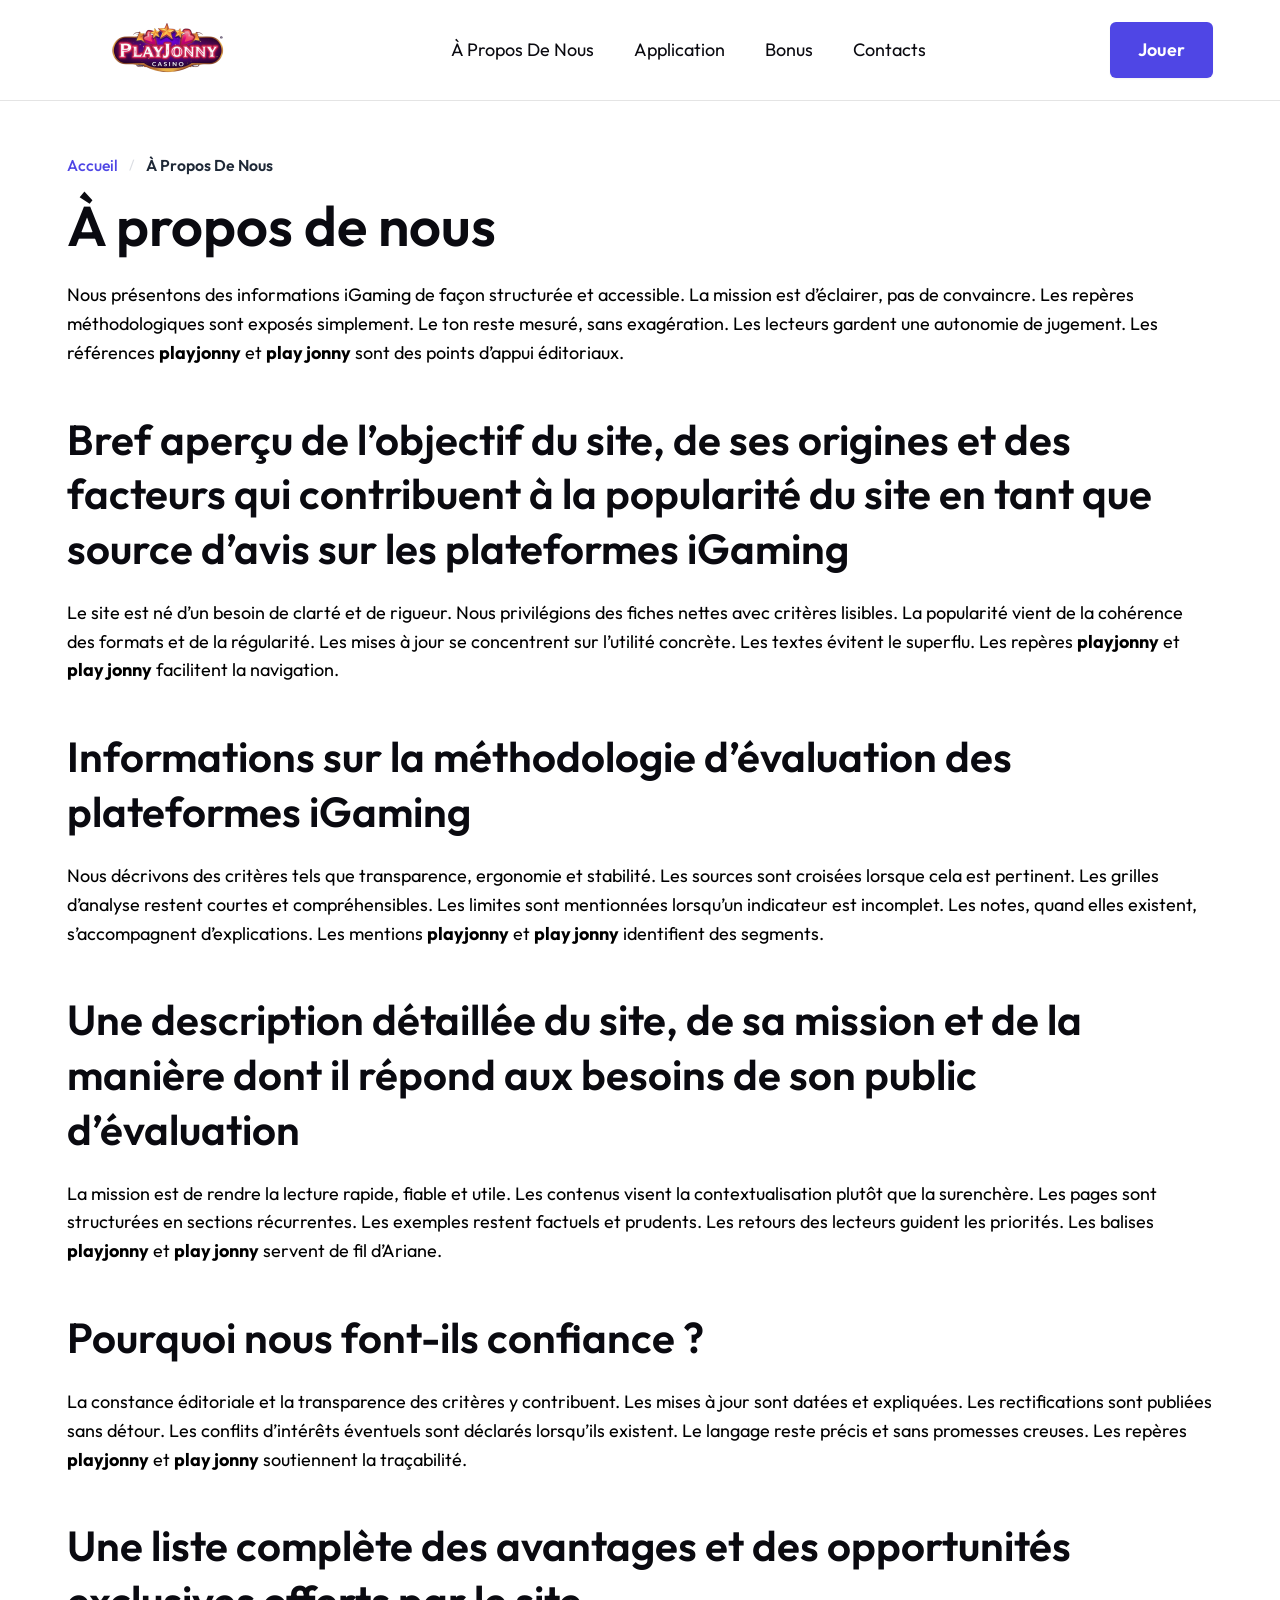
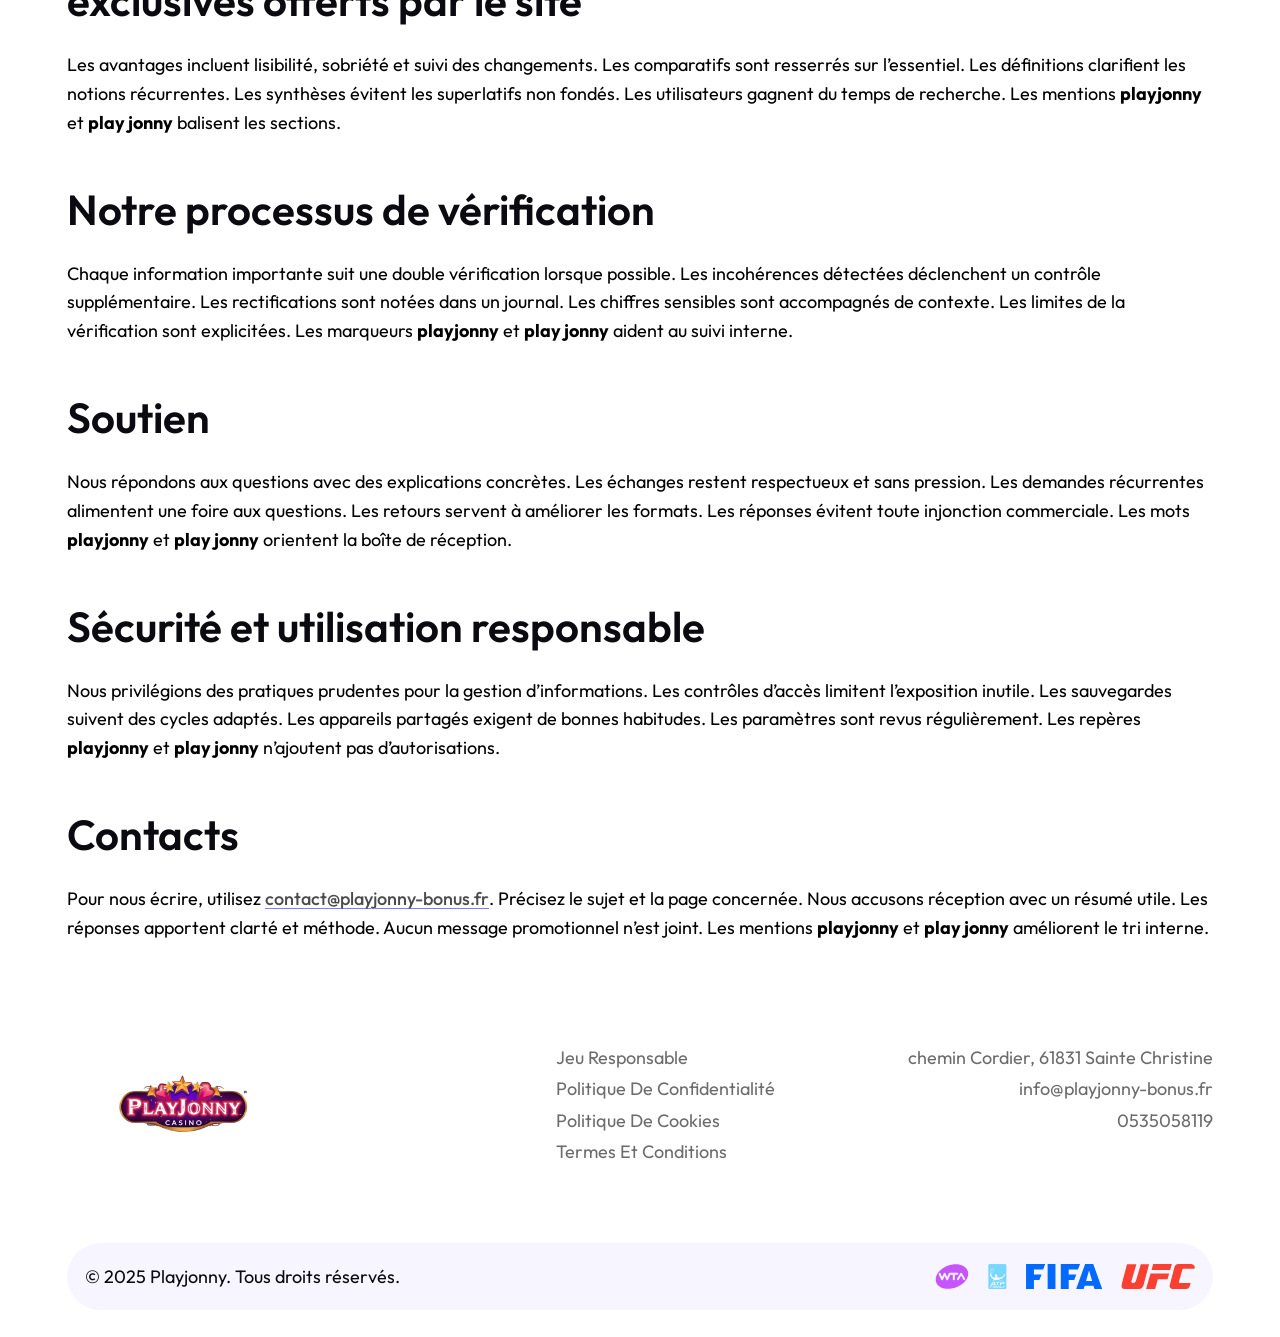
==== commit 2a1f0881: "playjonny-bonus.fr fix" ====
--- a/a-propos-de-nous/index.html
+++ b/a-propos-de-nous/index.html
@@ -5,7 +5,7 @@
 <meta name="viewport" content="width=device-width, initial-scale=1">
 <meta http-equiv="x-ua-compatible" content="ie=edge"> <title>À propos — mission, méthode d’évaluation et sécurité</title><meta name="description" content="Découvrez notre mission éditoriale, notre méthodologie d’évaluation
 iGaming, nos vérifications et nos engagements de soutien et de
-sécurité."><meta name="keywords" content="playjonny, play jonny"><link rel="canonical" href="http://playjonny-bonus.fr/a-propos-de-nous/"><link rel="icon" type="image/png" sizes="32x32" href="/images/favicon-32x32.png"><link rel="icon" type="image/png" sizes="16x16" href="/images/favicon-16x16.png"><link rel="apple-touch-icon" sizes="180x180" href="/apple-touch-icon.png"> 
+sécurité."><meta name="keywords" content="playjonny, play jonny"><link rel="canonical" href="http://localhost:1313/a-propos-de-nous/"><link rel="icon" type="image/png" sizes="32x32" href="/images/favicon-32x32.png"><link rel="icon" type="image/png" sizes="16x16" href="/images/favicon-16x16.png"><link rel="apple-touch-icon" sizes="180x180" href="/apple-touch-icon.png"> 
 <link rel="shortcut icon" href="/favicon.ico"> 
 <link rel="manifest" href="/site.webmanifest"> 
 <meta name="msapplication-TileColor" content="#da532c"> 
@@ -15,54 +15,54 @@
 iGaming, nos vérifications et nos engagements de soutien et de
 sécurité.">
 <meta property="og:type" content="website">
-<meta property="og:url" content="http://playjonny-bonus.fr/a-propos-de-nous/"><meta property="og:image" content="http://playjonny-bonus.fr/images/logo.png">
+<meta property="og:url" content="http://localhost:1313/a-propos-de-nous/"><meta property="og:image" content="http://localhost:1313/images/logo.png">
 <meta name="twitter:card" content="summary_large_image">
 <meta name="twitter:title" content="À propos — mission, méthode d’évaluation et sécurité">
 <meta name="twitter:description" content="Découvrez notre mission éditoriale, notre méthodologie d’évaluation
 iGaming, nos vérifications et nos engagements de soutien et de
-sécurité."><meta name="twitter:image" content="http://playjonny-bonus.fr/images/logo.png"><link rel="preconnect" href="https://fonts.googleapis.com">
+sécurité."><meta name="twitter:image" content="http://localhost:1313/images/logo.png"><link rel="preconnect" href="https://fonts.googleapis.com">
   <link rel="preconnect" href="https://fonts.gstatic.com" crossorigin><link href="https://fonts.googleapis.com/css2?family=Inter:wght@400;600;700&amp;family=Poppins:wght@700&amp;display=swap" rel="stylesheet"><meta name="robots" content="index, follow"><script type="application/ld+json">
 {
   "@context": "https://schema.org",
   "@graph": [
     {
       "@type": "WebSite",
-      "@id": "http:\/\/playjonny-bonus.fr\/#website",
-      "url": "http:\/\/playjonny-bonus.fr\/",
+      "@id": "http:\/\/localhost:1313\/#website",
+      "url": "http:\/\/localhost:1313\/",
       "name": "Playjonny",
       "potentialAction": {
         "@type": "SearchAction",
-        "target": "http:\/\/playjonny-bonus.fr\/search?q={search_term_string}",
+        "target": "http:\/\/localhost:1313\/search?q={search_term_string}",
         "query-input": "required name=search_term_string"
       },
       "publisher": {
-         "@id": "http:\/\/playjonny-bonus.fr\/#organization"
+         "@id": "http:\/\/localhost:1313\/#organization"
       },
       "inLanguage": "fr"
     },
     {
       "@type": "Organization",
-      "@id": "http:\/\/playjonny-bonus.fr\/#organization",
+      "@id": "http:\/\/localhost:1313\/#organization",
       "name": "Playjonny",
-      "url": "http:\/\/playjonny-bonus.fr\/",
+      "url": "http:\/\/localhost:1313\/",
       "logo": {
         "@type": "ImageObject",
-        "url": "http:\/\/playjonny-bonus.fr\/images\/logo.png"
+        "url": "http:\/\/localhost:1313\/images\/logo.png"
 
       }},{
       "@type": "BreadcrumbList",
-      "@id": "http:\/\/playjonny-bonus.fr\/a-propos-de-nous\/#breadcrumb",
+      "@id": "http:\/\/localhost:1313\/a-propos-de-nous\/#breadcrumb",
       "itemListElement": [{
           "@type": "ListItem",
           "position":  1 ,
           "name": "Accueil",
-          "item": "http:\/\/playjonny-bonus.fr\/"
+          "item": "http:\/\/localhost:1313\/"
         },
               {
                 "@type": "ListItem",
                 "position":  2 ,
                 "name": "PlayJonny Casino France – guide complet et avis honnête",
-                "item": "http:\/\/playjonny-bonus.fr\/"
+                "item": "http:\/\/localhost:1313\/"
               },
         {
           "@type": "ListItem",
@@ -71,16 +71,16 @@
         }
       ]
     },{"@type": "WebPage",
-      "@id": "http:\/\/playjonny-bonus.fr\/a-propos-de-nous\/",
-      "url": "http:\/\/playjonny-bonus.fr\/a-propos-de-nous\/",
+      "@id": "http:\/\/localhost:1313\/a-propos-de-nous\/",
+      "url": "http:\/\/localhost:1313\/a-propos-de-nous\/",
       "name": "À propos — mission, méthode d’évaluation et sécurité",
       "description": "Découvrez notre mission éditoriale, notre méthodologie d’évaluation\niGaming, nos vérifications et nos engagements de soutien et de\nsécurité.",
       "inLanguage": "fr","datePublished": "2025-10-26T00:00:00Z",
       "dateModified": "2025-10-26T00:00:00Z",
       "isPartOf": {
-        "@id": "http:\/\/playjonny-bonus.fr\/#website"
+        "@id": "http:\/\/localhost:1313\/#website"
       },"breadcrumb": {
-         "@id": "http:\/\/playjonny-bonus.fr\/a-propos-de-nous\/#breadcrumb"
+         "@id": "http:\/\/localhost:1313\/a-propos-de-nous\/#breadcrumb"
        }}]
 }
 </script><meta name="generator" content="Hugo 0.150.0">
@@ -251,7 +251,7 @@
         </div>
         <div class="col-xl-4 col-lg-3 col-md-4 offset-md-1 offset-lg-0 text-start text-md-end">
           <div class="cs_footer_widget cs_contact_widget">
-            <ul class="cs_footer_medu cs_mp_0"><li><a href="https://www.google.com/maps/search/?api=1&amp;query=chemin&#43;Cordier%2C&#43;61831&#43;Sainte&#43;Christine" aria-label="Email send link">chemin Cordier, 61831 Sainte Christine</a></li><li><a href="mailto:info@playjonny-bonus.fr" aria-label="Email send link">info@playjonny-bonus.fr</a></li><li><a href="tel:tel" aria-label="Phone call link">0535058119</a></li></ul>
+            <ul class="cs_footer_medu cs_mp_0"><li><a href="https://www.google.com/maps/search/?api=1&amp;query=chemin&#43;Cordier%2C&#43;61831&#43;Sainte&#43;Christine" aria-label="Email send link">chemin Cordier, 61831 Sainte Christine</a></li><li><a href="mailto:info@playjonny-bonus.fr" aria-label="Email send link">info@playjonny-bonus.fr</a></li><li><a href="tel:tel:0535058119" aria-label="Phone call link">0535058119</a></li></ul>
           </div>
         </div>
 
--- a/css/style.cb2076388ba101365ad19a9018518742a394037f6a1b30b3f24dbb59b4c7d7a3.css
+++ b/css/style.cb2076388ba101365ad19a9018518742a394037f6a1b30b3f24dbb59b4c7d7a3.css
@@ -1 +1 @@
-@font-face{font-family:'Outfit';src:url("../fonts/outfit/static/Outfit-Black.ttf") format("truetype");font-weight:900;font-style:normal}@font-face{font-family:'Outfit';src:url("../fonts/outfit/static/Outfit-ExtraBold.ttf") format("truetype");font-weight:800;font-style:normal}@font-face{font-family:'Outfit';src:url("../fonts/outfit/static/Outfit-Bold.ttf") format("truetype");font-weight:700;font-style:normal}@font-face{font-family:'Outfit';src:url("../fonts/outfit/static/Outfit-SemiBold.ttf") format("truetype");font-weight:600;font-style:normal}@font-face{font-family:'Outfit';src:url("../fonts/outfit/static/Outfit-Medium.ttf") format("truetype");font-weight:500;font-style:normal}@font-face{font-family:'Outfit';src:url("../fonts/outfit/static/Outfit-Regular.ttf") format("truetype");font-weight:400;font-style:normal}@font-face{font-family:'Urbanist';src:url("../fonts/urbanist/static/Urbanist-Black.ttf") format("truetype");font-weight:900;font-style:normal}@font-face{font-family:'Urbanist';src:url("../fonts/urbanist/static/Urbanist-ExtraBold.ttf") format("truetype");font-weight:800;font-style:normal}@font-face{font-family:'Urbanist';src:url("../fonts/urbanist/static/Urbanist-Bold.ttf") format("truetype");font-weight:700;font-style:normal}@font-face{font-family:'Urbanist';src:url("../fonts/urbanist/static/Urbanist-SemiBold.ttf") format("truetype");font-weight:600;font-style:normal}@font-face{font-family:'Urbanist';src:url("../fonts/urbanist/static/Urbanist-Medium.ttf") format("truetype");font-weight:500;font-style:normal}@font-face{font-family:'Urbanist';src:url("../fonts/urbanist/static/Urbanist-Regular.ttf") format("truetype");font-weight:400;font-style:normal}@font-face{font-family:'Inter';src:url("../fonts/inter/static/Inter_18pt-Black.ttf") format("truetype");font-weight:900;font-style:normal}@font-face{font-family:'Inter';src:url("../fonts/inter/static/Inter_18pt-ExtraBold.ttf") format("truetype");font-weight:800;font-style:normal}@font-face{font-family:'Inter';src:url("../fonts/inter/static/Inter_18pt-Bold.ttf") format("truetype");font-weight:700;font-style:normal}@font-face{font-family:'Inter';src:url("../fonts/inter/static/Inter_18pt-SemiBold.ttf") format("truetype");font-weight:600;font-style:normal}@font-face{font-family:'Inter';src:url("../fonts/inter/static/Inter_18pt-Medium.ttf") format("truetype");font-weight:500;font-style:normal}@font-face{font-family:'Inter';src:url("../fonts/inter/static/Inter_18pt-Regular.ttf") format("truetype");font-weight:400;font-style:normal}:root{--white-color: #fff;--black-color: #000;--heading-color: #0A0A10;--body-color: #6C6C6C;--purple-color: #936DFF;--accent-color: #00CC61;--border-color: #CACACA;--gray-color: #F6F3FE;--gray2-color: #A3A2A3;--heading-font: 'Outfit', sans-serif;--body-font: 'Urbanist', sans-serif}.cs_live_chat{--heading-font: 'Urbanist', sans-serif}.cs_live_chat h1,.cs_live_chat h2,.cs_live_chat h3,.cs_live_chat h4,.cs_live_chat h5,.cs_live_chat h6{font-weight:700}.cs_task_management{--heading-font: 'Inter', sans-serif;background-color:#05111A;color:var(--border-color);font-size:16px}.cs_task_management .cs_heading_bg{background-color:#05111A}body,html{color:var(--body-color);font-family:var(--heading-font);font-size:18px;line-height:1.75em;font-weight:400;overflow-x:clip}h1,h2,h3,h4,h5,h6{clear:both;color:var(--heading-color);padding:0;margin 0 20px 0;font-weight:600;line-height:1.2em}h1,.h1{font-size:56px;line-height:1.2;margin-bottom:var(--theme-spacing-lg)}h2,.h2{font-size:42px;line-height:1.3;margin-bottom:var(--theme-spacing-lg)}h3,.h3{font-size:30px;line-height:1.4;margin-bottom:var(--theme-spacing-md)}h4,.h4{font-size:24px;line-height:1.4;margin-bottom:var(--theme-spacing-md)}h5,.h5{font-size:18px;line-height:1.5;margin-bottom:var(--theme-spacing-sm)}h6,.h6{font-size:16px;line-height:1.5;margin-bottom:var(--theme-spacing-sm)}@media (max-width: 992px){h1,.h1{font-size:48px}h2,.h2{font-size:36px}h3,.h3{font-size:28px}h4,.h4{font-size:22px}}@media (max-width: 768px){h1,.h1{font-size:40px}h2,.h2{font-size:32px}h3,.h3{font-size:26px}h4,.h4{font-size:20px}h5,.h5{font-size:17px}}@media (max-width: 576px){h1,.h1{font-size:32px;line-height:1.3}h2,.h2{font-size:28px;line-height:1.3}h3,.h3{font-size:24px;line-height:1.4}h4,.h4{font-size:19px;line-height:1.4}h5,.h5{font-size:16px;line-height:1.5}h6,.h6{font-size:15px;line-height:1.5}}p{margin-bottom:15px;line-height:1.6em}ul{margin 0 25px 0;padding-left:20px;list-style:square outside none}ol{padding-left:20px;margin-bottom:25px}dfn,cite,em,i{font-style:italic}blockquote{margin 15px;font-style:italic;font-size:20px;line-height:1.6em;margin:0}address{margin 0 15px}img{border:0;max-width:100%;height:auto}a{color:inherit;text-decoration:none;transition:all 0.3s ease}button{color:inherit;transition:all 0.3s ease;cursor:pointer}a:hover{text-decoration:none;color:var(--accent-color)}table{width:100%;margin-bottom:25px}table th{font-weight:600;color:var(--body-color)}table td,table th{border-top:1px solid var(--border-color);padding:11px 10px}dl{margin-bottom:25px}dl dt{font-weight:600}b,strong{font-weight:bold}pre{color:var(--body-color);border:1px solid var(--border-color);font-size:18px;padding:25px;border-radius:5px}kbd{font-size:100%;background-color:var(--body-color);border-radius:5px}input,textarea{color:var(--heading-color);transition:all 0.4s ease}.cs_preloader{position:fixed;display:flex;align-items:center;justify-content:center;z-index:99999;top:0;width:100%;height:100vh}.cs_preloader_in{width:110px;height:110px;position:relative;border-radius:50%}.cs_preloader_in:before,.cs_preloader_in:after{content:'';border-width:2px;border-style:solid;border-radius:50%;position:absolute;width:100%;height:100%;left:50%;top:50%;transform:translate(-50%, -50%)}.cs_preloader_in:after{border-color:transparent;border-top-color:var(--purple-color);border-bottom-color:var(--purple-color);opacity:0.8;animation:spin 1s ease-in-out infinite;z-index:2}.cs_preloader_in:before{border-color:var(--purple-color);opacity:0.2}.cs_preloader_in span{display:inline-block;width:50px;height:50px;background-color:var(--purple-color);border-radius:50%;position:absolute;left:50%;top:50%;transform:translate(-50%, -50%) scale(0);animation:bubble-animation 2s linear infinite}.cs_preloader_in span:nth-child(2){animation-delay:1s}@keyframes spin{0%{transform:translate(-50%, -50%) rotate(0deg)}100%{transform:translate(-50%, -50%) rotate(360deg)}}@keyframes bubble-animation{100%{transform:translate(-50%, -50%) scale(1);opacity:0}}.cs_mb_1{margin-bottom:1px}.cs_mb_2{margin-bottom:2px}.cs_mb_3{margin-bottom:3px}.cs_mb_4{margin-bottom:4px}.cs_mb_5{margin-bottom:5px}.cs_mb_6{margin-bottom:6px}.cs_mb_7{margin-bottom:7px}.cs_mb_8{margin-bottom:8px}.cs_mb_9{margin-bottom:9px}.cs_mb_10{margin-bottom:10px}.cs_mb_11{margin-bottom:11px}.cs_mb_12{margin-bottom:12px}.cs_mb_13{margin-bottom:13px}.cs_mb_14{margin-bottom:14px}.cs_mb_15{margin-bottom:15px}.cs_mb_16{margin-bottom:16px}.cs_mb_17{margin-bottom:17px}.cs_mb_18{margin-bottom:18px}.cs_mb_19{margin-bottom:19px}.cs_mb_20{margin-bottom:20px}.cs_mb_21{margin-bottom:21px}.cs_mb_22{margin-bottom:22px}.cs_mb_23{margin-bottom:23px}.cs_mb_24{margin-bottom:24px}.cs_mb_25{margin-bottom:25px}.cs_mb_26{margin-bottom:26px}.cs_mb_27{margin-bottom:27px}.cs_mb_28{margin-bottom:28px}.cs_mb_29{margin-bottom:29px}.cs_mb_30{margin-bottom:30px}.cs_mb_31{margin-bottom:31px}.cs_mb_32{margin-bottom:32px}.cs_mb_33{margin-bottom:33px}.cs_mb_34{margin-bottom:34px}.cs_mb_35{margin-bottom:35px}.cs_mb_36{margin-bottom:36px}.cs_mb_37{margin-bottom:37px}.cs_mb_38{margin-bottom:38px}.cs_mb_39{margin-bottom:39px}.cs_mb_40{margin-bottom:40px}.cs_mb_41{margin-bottom:41px}.cs_mb_42{margin-bottom:42px}.cs_mb_43{margin-bottom:43px}.cs_mb_44{margin-bottom:44px}.cs_mb_45{margin-bottom:45px}.cs_mb_46{margin-bottom:46px}.cs_mb_47{margin-bottom:47px}.cs_mb_48{margin-bottom:48px}.cs_mb_49{margin-bottom:49px}.cs_mb_50{margin-bottom:50px}.cs_mb_51{margin-bottom:51px}.cs_mb_52{margin-bottom:52px}.cs_mb_53{margin-bottom:53px}.cs_mb_54{margin-bottom:54px}.cs_mb_55{margin-bottom:55px}.cs_mb_56{margin-bottom:56px}.cs_mb_57{margin-bottom:57px}.cs_mb_58{margin-bottom:58px}.cs_mb_59{margin-bottom:59px}.cs_mb_60{margin-bottom:60px}@media screen and (min-width: 992px){.cs_height_1{height:1px}.cs_height_2{height:2px}.cs_height_3{height:3px}.cs_height_4{height:4px}.cs_height_5{height:5px}.cs_height_6{height:6px}.cs_height_7{height:7px}.cs_height_8{height:8px}.cs_height_9{height:9px}.cs_height_10{height:10px}.cs_height_11{height:11px}.cs_height_12{height:12px}.cs_height_13{height:13px}.cs_height_14{height:14px}.cs_height_15{height:15px}.cs_height_16{height:16px}.cs_height_17{height:17px}.cs_height_18{height:18px}.cs_height_19{height:19px}.cs_height_20{height:20px}.cs_height_21{height:21px}.cs_height_22{height:22px}.cs_height_23{height:23px}.cs_height_24{height:24px}.cs_height_25{height:25px}.cs_height_26{height:26px}.cs_height_27{height:27px}.cs_height_28{height:28px}.cs_height_29{height:29px}.cs_height_30{height:30px}.cs_height_31{height:31px}.cs_height_32{height:32px}.cs_height_33{height:33px}.cs_height_34{height:34px}.cs_height_35{height:35px}.cs_height_36{height:36px}.cs_height_37{height:37px}.cs_height_38{height:38px}.cs_height_39{height:39px}.cs_height_40{height:40px}.cs_height_41{height:41px}.cs_height_42{height:42px}.cs_height_43{height:43px}.cs_height_44{height:44px}.cs_height_45{height:45px}.cs_height_46{height:46px}.cs_height_47{height:47px}.cs_height_48{height:48px}.cs_height_49{height:49px}.cs_height_50{height:50px}.cs_height_51{height:51px}.cs_height_52{height:52px}.cs_height_53{height:53px}.cs_height_54{height:54px}.cs_height_55{height:55px}.cs_height_56{height:56px}.cs_height_57{height:57px}.cs_height_58{height:58px}.cs_height_59{height:59px}.cs_height_60{height:60px}.cs_height_61{height:61px}.cs_height_62{height:62px}.cs_height_63{height:63px}.cs_height_64{height:64px}.cs_height_65{height:65px}.cs_height_66{height:66px}.cs_height_67{height:67px}.cs_height_68{height:68px}.cs_height_69{height:69px}.cs_height_70{height:70px}.cs_height_71{height:71px}.cs_height_72{height:72px}.cs_height_73{height:73px}.cs_height_74{height:74px}.cs_height_75{height:75px}.cs_height_76{height:76px}.cs_height_77{height:77px}.cs_height_78{height:78px}.cs_height_79{height:79px}.cs_height_80{height:80px}.cs_height_81{height:81px}.cs_height_82{height:82px}.cs_height_83{height:83px}.cs_height_84{height:84px}.cs_height_85{height:85px}.cs_height_86{height:86px}.cs_height_87{height:87px}.cs_height_88{height:88px}.cs_height_89{height:89px}.cs_height_90{height:90px}.cs_height_91{height:91px}.cs_height_92{height:92px}.cs_height_93{height:93px}.cs_height_94{height:94px}.cs_height_95{height:95px}.cs_height_96{height:96px}.cs_height_97{height:97px}.cs_height_98{height:98px}.cs_height_99{height:99px}.cs_height_100{height:100px}.cs_height_101{height:101px}.cs_height_102{height:102px}.cs_height_103{height:103px}.cs_height_104{height:104px}.cs_height_105{height:105px}.cs_height_106{height:106px}.cs_height_107{height:107px}.cs_height_108{height:108px}.cs_height_109{height:109px}.cs_height_110{height:110px}.cs_height_111{height:111px}.cs_height_112{height:112px}.cs_height_113{height:113px}.cs_height_114{height:114px}.cs_height_115{height:115px}.cs_height_116{height:116px}.cs_height_117{height:117px}.cs_height_118{height:118px}.cs_height_119{height:119px}.cs_height_120{height:120px}.cs_height_121{height:121px}.cs_height_122{height:122px}.cs_height_123{height:123px}.cs_height_124{height:124px}.cs_height_125{height:125px}.cs_height_126{height:126px}.cs_height_127{height:127px}.cs_height_128{height:128px}.cs_height_129{height:129px}.cs_height_130{height:130px}.cs_height_131{height:131px}.cs_height_132{height:132px}.cs_height_133{height:133px}.cs_height_134{height:134px}.cs_height_135{height:135px}.cs_height_136{height:136px}.cs_height_137{height:137px}.cs_height_138{height:138px}.cs_height_139{height:139px}.cs_height_140{height:140px}.cs_height_141{height:141px}.cs_height_142{height:142px}.cs_height_143{height:143px}.cs_height_144{height:144px}.cs_height_145{height:145px}.cs_height_146{height:146px}.cs_height_147{height:147px}.cs_height_148{height:148px}.cs_height_149{height:149px}.cs_height_150{height:150px}}@media screen and (max-width: 991px){.cs_mb_lg_1{margin-bottom:1px}.cs_mb_lg_2{margin-bottom:2px}.cs_mb_lg_3{margin-bottom:3px}.cs_mb_lg_4{margin-bottom:4px}.cs_mb_lg_5{margin-bottom:5px}.cs_mb_lg_6{margin-bottom:6px}.cs_mb_lg_7{margin-bottom:7px}.cs_mb_lg_8{margin-bottom:8px}.cs_mb_lg_9{margin-bottom:9px}.cs_mb_lg_10{margin-bottom:10px}.cs_mb_lg_11{margin-bottom:11px}.cs_mb_lg_12{margin-bottom:12px}.cs_mb_lg_13{margin-bottom:13px}.cs_mb_lg_14{margin-bottom:14px}.cs_mb_lg_15{margin-bottom:15px}.cs_mb_lg_16{margin-bottom:16px}.cs_mb_lg_17{margin-bottom:17px}.cs_mb_lg_18{margin-bottom:18px}.cs_mb_lg_19{margin-bottom:19px}.cs_mb_lg_20{margin-bottom:20px}.cs_mb_lg_21{margin-bottom:21px}.cs_mb_lg_22{margin-bottom:22px}.cs_mb_lg_23{margin-bottom:23px}.cs_mb_lg_24{margin-bottom:24px}.cs_mb_lg_25{margin-bottom:25px}.cs_mb_lg_26{margin-bottom:26px}.cs_mb_lg_27{margin-bottom:27px}.cs_mb_lg_28{margin-bottom:28px}.cs_mb_lg_29{margin-bottom:29px}.cs_mb_lg_30{margin-bottom:30px}.cs_mb_lg_31{margin-bottom:31px}.cs_mb_lg_32{margin-bottom:32px}.cs_mb_lg_33{margin-bottom:33px}.cs_mb_lg_34{margin-bottom:34px}.cs_mb_lg_35{margin-bottom:35px}.cs_mb_lg_36{margin-bottom:36px}.cs_mb_lg_37{margin-bottom:37px}.cs_mb_lg_38{margin-bottom:38px}.cs_mb_lg_39{margin-bottom:39px}.cs_mb_lg_40{margin-bottom:40px}.cs_height_lg_1{height:1px}.cs_height_lg_2{height:2px}.cs_height_lg_3{height:3px}.cs_height_lg_4{height:4px}.cs_height_lg_5{height:5px}.cs_height_lg_6{height:6px}.cs_height_lg_7{height:7px}.cs_height_lg_8{height:8px}.cs_height_lg_9{height:9px}.cs_height_lg_10{height:10px}.cs_height_lg_11{height:11px}.cs_height_lg_12{height:12px}.cs_height_lg_13{height:13px}.cs_height_lg_14{height:14px}.cs_height_lg_15{height:15px}.cs_height_lg_16{height:16px}.cs_height_lg_17{height:17px}.cs_height_lg_18{height:18px}.cs_height_lg_19{height:19px}.cs_height_lg_20{height:20px}.cs_height_lg_21{height:21px}.cs_height_lg_22{height:22px}.cs_height_lg_23{height:23px}.cs_height_lg_24{height:24px}.cs_height_lg_25{height:25px}.cs_height_lg_26{height:26px}.cs_height_lg_27{height:27px}.cs_height_lg_28{height:28px}.cs_height_lg_29{height:29px}.cs_height_lg_30{height:30px}.cs_height_lg_31{height:31px}.cs_height_lg_32{height:32px}.cs_height_lg_33{height:33px}.cs_height_lg_34{height:34px}.cs_height_lg_35{height:35px}.cs_height_lg_36{height:36px}.cs_height_lg_37{height:37px}.cs_height_lg_38{height:38px}.cs_height_lg_39{height:39px}.cs_height_lg_40{height:40px}.cs_height_lg_41{height:41px}.cs_height_lg_42{height:42px}.cs_height_lg_43{height:43px}.cs_height_lg_44{height:44px}.cs_height_lg_45{height:45px}.cs_height_lg_46{height:46px}.cs_height_lg_47{height:47px}.cs_height_lg_48{height:48px}.cs_height_lg_49{height:49px}.cs_height_lg_50{height:50px}.cs_height_lg_51{height:51px}.cs_height_lg_52{height:52px}.cs_height_lg_53{height:53px}.cs_height_lg_54{height:54px}.cs_height_lg_55{height:55px}.cs_height_lg_56{height:56px}.cs_height_lg_57{height:57px}.cs_height_lg_58{height:58px}.cs_height_lg_59{height:59px}.cs_height_lg_60{height:60px}.cs_height_lg_61{height:61px}.cs_height_lg_62{height:62px}.cs_height_lg_63{height:63px}.cs_height_lg_64{height:64px}.cs_height_lg_65{height:65px}.cs_height_lg_66{height:66px}.cs_height_lg_67{height:67px}.cs_height_lg_68{height:68px}.cs_height_lg_69{height:69px}.cs_height_lg_70{height:70px}.cs_height_lg_71{height:71px}.cs_height_lg_72{height:72px}.cs_height_lg_73{height:73px}.cs_height_lg_74{height:74px}.cs_height_lg_75{height:75px}.cs_height_lg_76{height:76px}.cs_height_lg_77{height:77px}.cs_height_lg_78{height:78px}.cs_height_lg_79{height:79px}.cs_height_lg_80{height:80px}.cs_height_lg_81{height:81px}.cs_height_lg_82{height:82px}.cs_height_lg_83{height:83px}.cs_height_lg_84{height:84px}.cs_height_lg_85{height:85px}.cs_height_lg_86{height:86px}.cs_height_lg_87{height:87px}.cs_height_lg_88{height:88px}.cs_height_lg_89{height:89px}.cs_height_lg_90{height:90px}.cs_height_lg_91{height:91px}.cs_height_lg_92{height:92px}.cs_height_lg_93{height:93px}.cs_height_lg_94{height:94px}.cs_height_lg_95{height:95px}.cs_height_lg_96{height:96px}.cs_height_lg_97{height:97px}.cs_height_lg_98{height:98px}.cs_height_lg_99{height:99px}.cs_height_lg_100{height:100px}}.cs_fs_12{font-size:12px}.cs_fs_14{font-size:14px}.cs_fs_15{font-size:15px}.cs_fs_16{font-size:16px}.cs_fs_18{font-size:18px;line-height:1.56em}@media (max-width: 575px){.cs_fs_18{font-size:16px}}.cs_fs_20{font-size:20px}.cs_fs_21{font-size:21px;line-height:1.67em}@media (max-width: 575px){.cs_fs_21{font-size:18px}}.cs_fs_22{font-size:22px;line-height:1.4em}@media (max-width: 575px){.cs_fs_22{font-size:20px}}.cs_fs_24{font-size:24px;line-height:1.4em}@media (max-width: 575px){.cs_fs_24{font-size:22px}}.cs_fs_29{font-size:29px;line-height:1.21em}@media (max-width: 575px){.cs_fs_29{font-size:24px}}.cs_fs_30{font-size:30px;line-height:1.533em}.cs_fs_32{font-size:32px;line-height:1.5em}.cs_fs_38{font-size:38px;line-height:1.32em}.cs_fs_40{font-size:40px;line-height:1.45em}.cs_fs_48{font-size:48px;line-height:1.21em}@media (max-width: 767px){.cs_fs_48{font-size:36px}}.cs_fs_50{font-size:50px;line-height:1.3em}@media (max-width: 991px){.cs_fs_50{font-size:42px}}@media (max-width: 575px){.cs_fs_50{font-size:36px}}.cs_fs_68{font-size:68px;line-height:1.2em}@media (max-width: 1199px){.cs_fs_68{font-size:62px}}@media (max-width: 991px){.cs_fs_68{font-size:56px}}@media (max-width: 767px){.cs_fs_68{font-size:52px}}@media (max-width: 575px){.cs_fs_68{font-size:42px}}.cs_fs_70{font-size:70px;line-height:1.14em}@media (max-width: 1199px){.cs_fs_70{font-size:64px}}@media (max-width: 767px){.cs_fs_70{font-size:56px}}@media (max-width: 575px){.cs_fs_70{font-size:48px}}.cs_heading_font{font-family:var(--heading-font)}.cs_body_font{font-family:var(--body-font)}.cs_light{font-weight:300}.cs_normal{font-weight:400}.cs_medium{font-weight:500}.cs_semibold{font-weight:600}.cs_bold{font-weight:700}.cs_extra_bold{font-weight:800}.cs_black{font-weight:900}.cs_white_color{color:var(--white-color)}.cs_heading_color{color:var(--heading-color)}.cs_body_color{color:var(--body-color)}.cs_border_color{color:var(--border-color)}.cs_gray2_color{color:var(--gray2-color)}.cs_purple_color{color:var(--purple-color)}.cs_accent_color{color:var(--accent-color)}.cs_white_bg{background-color:var(--white-color)}.cs_heading_bg{background-color:var(--heading-color)}.cs_purple_bg{background-color:var(--purple-color)}.cs_body_bg{background-color:var(--body-color)}.cs_accent_bg{background-color:var(--accent-color)}.cs_gray_bg{background-color:var(--gray-color)}.cs_gray_bg_1{background-color:#F2FCF7}.cs_gray_bg_2{background-color:rgba(147,109,255,0.07)}.cs_gray_bg_3::before{content:"";width:100%;height:100%;opacity:0.05;background:linear-gradient(270deg, #936DFF 0%, #00CC61 100%);position:absolute;left:0;top:0}.cs_gray_bg_4{background-color:#F7F7FA}.cs_gray_bg_5{background-color:#00F043}.cs_gray_bg_6{background-color:#FAF8FF}.cs_gray_bg_7{background-color:rgba(147,109,255,0.05)}.cs_gray_bg_8{background-color:rgba(0,204,97,0.05)}.cs_gray_bg_9{background-color:rgba(147,109,255,0.08)}.cs_bg_filed{background-size:cover;background-repeat:no-repeat;background-position:center}.cs_bg_fixed{background-attachment:fixed}@media (max-width: 1370px){.cs_bg_fixed{background-attachment:initial}}.cs_bg_shape_1{width:100%;max-width:1600px;height:100%;opacity:0.05;top:0;left:50%;transform:translateX(-50%)}.cs_radius_3{border-radius:3px}.cs_radius_4{border-radius:4px}.cs_radius_5{border-radius:5px}.cs_radius_7{border-radius:7px}.cs_radius_8{border-radius:8px}.cs_radius_10{border-radius:10px}.cs_radius_15{border-radius:15px}.cs_radius_20{border-radius:20px}.cs_radius_30{border-radius:30px}.cs_radius_40{border-radius:40px}.cs_radius_50{border-radius:50px}.cs_radius_100{border-radius:50%}.cs_mp_0{list-style:none;margin:0;padding:0}.cs_has_before_after::before,.cs_has_before_after::after{content:"";width:65px;height:1px;position:absolute;top:15px}.cs_has_before_after::before{background:linear-gradient(270deg, #6C6C6C 0%, #fff 100%);right:calc(100% + 15px)}.cs_has_before_after::after{background:linear-gradient(90deg, #6C6C6C 0%, #fff 100%);left:calc(100% + 15px)}.cs_form_field{display:block;width:100%;resize:none;outline:none;padding:8px 20px;border:1px solid var(--border-color)}.cs_form_field:focus{border-color:var(--accent-color)}label{display:block;margin-bottom:8px;color:var(--heading-color)}input::-webkit-outer-spin-button,input::-webkit-inner-spin-button{-webkit-appearance:none;margin:0}.cs_result{font-size:14px;color:var(--accent-color)}.cs_row_gap_30{margin-left:-15px;margin-right:-15px}.cs_row_gap_30>*{padding-left:15px;padding-right:15px}.cs_row_gap_70{margin-left:-35px;margin-right:-35px}.cs_row_gap_70>*{padding-left:35px;padding-right:35px}.cs_gap_y_16{gap:16px 0}.cs_gap_y_20{gap:20px 0}.cs_gap_y_24{gap:24px 0}.cs_gap_y_30{gap:30px 0}.cs_gap_y_35{gap:35px 0}.cs_gap_y_40{gap:40px 0}.cs_gap_y_45{gap:45px 0}.cs_gap_y_50{gap:50px 0}.cs_gap_y_60{gap:60px 0}.cs_gap_y_65{gap:65px 0}.cs_gap_y_80{gap:80px 0}hr{margin:0;padding:0;border:none;border-top:1px solid var(--border-color);opacity:0.5}.cs_center{display:flex;align-items:center;justify-content:center}.cs_center_column{display:flex;flex-direction:column;align-items:center;justify-content:center}.cs_hide_before_after::before,.cs_hide_before_after::after{display:none}.cs_btn.cs_style_1{display:inline-flex;align-items:center;justify-content:center;flex:none;border:0;outline:0;padding:17px 35px;line-height:1em;border-radius:50px;gap:8px;position:relative;overflow:hidden}.cs_btn.cs_style_1>*{position:relative;z-index:1}.cs_btn.cs_style_1 .cs_btn_icon{transform:rotate(-45deg)}.cs_btn.cs_style_1 i{text-shadow:-20px 0px 0px currentColor;transition:all 0.3s ease}.cs_btn.cs_style_1.cs_purple_hover::before{background-color:var(--purple-color)}.cs_btn.cs_style_1.cs_accent_hover::before{background-color:var(--accent-color)}.cs_btn.cs_style_1.cs_outline{border:1px solid var(--heading-color)}.cs_btn.cs_style_1::before{content:"";width:300px;height:300px;background-color:var(--heading-color);border-radius:50%;position:absolute;left:50%;bottom:0;z-index:0;transform:translate(-50%, 75px) scale(0.1);transition:0.6s cubic-bezier(0.52, 1.64, 0.37, 0.6)}.cs_btn.cs_style_1:hover{color:var(--white-color)}.cs_btn.cs_style_1:hover::before{bottom:0;transform:translate(-50%, 0) scaleX(1.5) scaleY(1.5)}.cs_btn.cs_style_1:hover i{transform:translateX(20px)}.cs_btn.cs_style_2{display:inline-flex;align-items:center;gap:10px;padding:5px 10px 6px;border:1px solid var(--white-color)}.cs_btn.cs_style_2 p{line-height:1em}.cs_btn.cs_style_2 h3{line-height:1em;transition:all 0.3s ease}.cs_btn.cs_style_2:hover{background-color:transparent;color:var(--white-color)}.cs_btn.cs_style_2:hover.cs_type_1{background-color:var(--white-color);color:var(--heading-color)}.cs_btn.cs_style_2:hover.cs_type_1 h3{color:var(--heading-color)}.cs_btn.cs_style_2:hover h3{color:var(--white-color)}.cs_player_btn{display:inline-flex;align-items:center;gap:14px}.cs_player_btn .cs_play_btn_icon{width:35px;height:35px;padding-left:2px;border:1px solid currentColor;position:relative;z-index:1}.cs_player_btn .cs_play_btn_icon span{display:inline-block;border-bottom:7px solid transparent;border-left:11px solid currentColor;border-top:7px solid transparent;border-radius:2px}.cs_player_btn .cs_player_text{background-repeat:no-repeat;background-image:linear-gradient(90deg, currentColor 0, currentColor 100%);transition:background-size 0.42s cubic-bezier(0.49, 0.49, 0.08, 1),color 0.27s ease-out;background-position:100% calc(100% - 0px);background-size 1.5px;color:currentColor}.cs_player_btn:hover .cs_player_text{opacity:1;background-size:100% 1.5px;background-position calc(100% - 0px)}.cs_player_btn.cs_style_2{width:84px;height:84px;position:relative}.cs_player_btn.cs_style_2::before,.cs_player_btn.cs_style_2::after{content:"";width:calc(100% + 0px);height:calc(100% + 0px);border:3px solid var(--white-color);border-radius:inherit;position:absolute;left:50%;top:50%;transform:translate(-50%, -50%);animation:scale-up 4s linear infinite}.cs_player_btn.cs_style_2::after{animation-delay:2s}.cs_social_links.cs_style_1{display:flex;justify-content:center;gap:10px 27px;flex-wrap:wrap}.cs_social_links.cs_style_1 a .cs_social_icon{margin-right:5px}.cs_social_links.cs_style_1 a:hover{color:var(--purple-color)}.cs_scrollup{width:50px;height:50px;border:0;outline:0;position:fixed;bottom:50px;right:30px;opacity:0;z-index:99;transform:translateY(100px);overflow:hidden;transition:all 0.3s ease}.cs_scrollup::before{content:"";width:60%;height:60%;background-color:var(--heading-color);border-radius:inherit;position:absolute;left:50%;top:50%;opacity:0;transform:translate(-50%, -50%) scale(0);transition:all 0.2s ease}.cs_scrollup.cs_scrollup_show{transform:translateY(0);opacity:1}.cs_scrollup svg{animation:up-arrow 2s linear infinite}.cs_scrollup:hover::before{transform:translate(-50%, -50%) scale(1);opacity:1}.cs_section_heading.cs_style_1 .cs_section_subtitle{display:inline-flex;align-items:center;justify-content:center}.cs_section_heading.cs_style_1 .cs_section_subtitle.cs_border{padding:5px 20px;border:1px solid currentColor}.cs_section_heading.cs_style_1 .cs_section_subtitle .cs_pill{display:inline-block;width:37px;height:1px;margin-left:9px;background-color:var(--body-color)}.cs_section_heading.cs_style_1 .cs_gradient_color{background:linear-gradient(90deg, #00CC61 19.68%, #E1FFEF 95.83%);background-clip:text;-webkit-background-clip:text;-webkit-text-fill-color:transparent}.cs_section_heading.cs_style_1.cs_type_1{display:flex;align-items:center;justify-content:space-between;gap:20px}.cs_section_heading.cs_style_1 .cs_section_heading_right{max-width:40%}@media (max-width: 991px){.cs_section_heading.cs_style_1.cs_type_1{flex-direction:column}.cs_section_heading.cs_style_1 .cs_section_heading_right{max-width:100%}}.cs_counter_shape_1{width:80px;height:155px;border-radius 0 0 100px;top:0;right:0}.cs_counter_shape_2{width:80px;height:155px;border-radius 100px 0 0;bottom:0;left:0}.cs_counter_shape_4{top:83px;right:10%;animation:spinAnimation 20s linear infinite}.cs_vector_shape_1{top:76px;right:20%;animation:rotation-movement 20s linear infinite;animation-delay:10s}.cs_vector_shape_2{top:120px;left:20%;animation:rotation-movement 20s linear infinite}.cs_rating_percentage,.cs_rating{overflow:hidden}.cs_rating_percentage::before,.cs_rating::before{content:'\f005\f005\f005\f005\f005';font-family:'Font Awesome 6 Free';position:absolute;top:0;left:0}.cs_rating{max-width:120px;flex:none;height:24px;position:relative;color:var(--accent-color);font-size:16px;letter-spacing:7px}.cs_rating::before{font-weight:400}.cs_rating_percentage{position:absolute;top:0;left:0;height:100%}.cs_rating_percentage::before{font-weight:900}.cs_mp_0{margin:0;padding:0;list-style:none}.cs_list.cs_style_1 li{position:relative;padding-left:44px}.cs_list.cs_style_1 li:not(:last-child){margin-bottom:17px}.cs_list.cs_style_1 .cs_list_icon{position:absolute;top:2px;left:0}.cs_list.cs_style_2{display:flex;gap:15px 24px;flex-wrap:wrap}.cs_list.cs_style_2 li{position:relative;padding-left:25px;text-wrap:nowrap}.cs_list.cs_style_2 i{position:absolute;top:7px;left:0}.cs_accordian::before{content:"";width:100%;height:100%;border-radius:inherit;background-color:var(--border-color);opacity:0.2;position:absolute;left:0;top:0}.cs_accordian:not(:last-child){margin-bottom:24px}.cs_accordian>*{position:relative;z-index:1}.cs_accordian .cs_accordian_head{padding:25px 70px 20px 25px;cursor:pointer}.cs_accordian .cs_accordian_toggle{display:inline-block;width:14px;height:2px;background-color:currentColor;top:40px;right:33px;transition:all 0.3s ease}.cs_accordian .cs_accordian_toggle::before{content:"";width:100%;height:100%;background-color:inherit;position:absolute;left:50%;top:50%;transform:translate(-50%, -50%) rotate(90deg)}.cs_accordian .cs_accordian_body{padding 20px 25px 25px;margin-top:-6px}.cs_accordian.cs_type_1{border:1px solid #252D32}.cs_accordian.cs_type_1 .cs_accordian_head{padding:28px 70px 24px 25px;cursor:pointer}.cs_accordian.cs_type_1::before{display:none}.cs_accordian.cs_type_2{box-shadow:0px 4px 10px 0px rgba(0,0,0,0.07)}.cs_accordian.cs_type_2:not(:last-child){margin-bottom:30px}.cs_accordian.cs_type_2::before{display:none}.cs_accordian.active .cs_accordian_head{pointer-events:none}.cs_accordian.active .cs_accordian_toggle{transform:rotate(45deg)}.cs_faq_shape_1,.cs_faq_shape_2{width:137px;height:137px;filter:blur(150px)}.cs_faq_shape_1{top:44%;left:-65px}.cs_faq_shape_2{bottom:20px;right:-65px}@media (max-width: 1399px){.cs_vector_shape_1,.cs_vector_shape_2,.cs_vector_1{display:none}}@media (max-width: 991px){br,.cs_vector_shape_4,.cs_counter_shape_3,.cs_counter_shape_4{display:none}}@keyframes rotation-movement{50%{transform:translate(-80px, 80px) rotate(120deg)}}@keyframes scale-up{100%{transform:translate(-50%, -50%) scale(1.7);opacity:0}}@keyframes up-arrow{50%{transform:translateY(-2px)}}.cs_slider{position:relative;z-index:1}.slick-arrow{cursor:pointer}.draggable{cursor:url(../img/drag.png) 16 9,ew-resize !important}.slick-slide>div{display:flex;flex-direction:column}.cs_remove_overflow .slick-list{overflow:visible}.cs_remove_overflow .slick-slide{opacity:0;visibility:hidden;transition:all 0.3s linear}.cs_remove_overflow .slick-slide.slick-active{height:100%;opacity:1;visibility:visible}.cs_slider_gap_24 .slick-slide{padding-left:12px;padding-right:12px}.cs_slider_gap_24 .slick-list{margin-left:-12px;margin-right:-12px}.cs_slider_gap_30 .slick-slide{padding-left:15px;padding-right:15px}.cs_slider_gap_30 .slick-list{margin-left:-15px;margin-right:-15px}.cs_horizontal_slider_wrapper{margin auto;overflow:hidden}.cs_horizontal_slider_wrapper.cs_type_1{max-width:810px}.cs_horizontal_slider_wrapper.cs_type_2{margin-top:24px}.cs_horizontal_slider_wrapper.cs_type_2 .cs_tools_wrapper{animation-direction:reverse;animation-duration:60s}.cs_horizontal_slider_wrapper .cs_slider_in{min-width:100%;display:flex;align-items:center;flex-wrap:nowrap;white-space:nowrap}.cs_horizontal_slider_wrapper .cs_brands_list{min-width:100%;flex:none;display:flex;align-items:center;gap:74px;margin 37px;animation:slider-left 30s linear infinite}.cs_horizontal_slider_wrapper:hover .cs_brands_list,.cs_horizontal_slider_wrapper:hover .cs_tools_wrapper{animation-play-state:paused}.cs_horizontal_slider_wrapper .cs_tools_wrapper{flex:none;display:flex;align-items:center;gap:24px;margin 12px;animation:slider-left 50s linear infinite}.cs_pagination.cs_style_1 ul{list-style:none;padding:0;margin:0;display:flex !important;align-items:center;justify-content:center;gap:15px}.cs_pagination.cs_style_1 li{height:12px;width:12px;border-radius:2px;background:var(--purple-color);opacity:0.2;cursor:pointer;position:relative;transition:all 0.3s ease}.cs_pagination.cs_style_1 li.slick-active{opacity:1}.cs_pagination.cs_style_1 button{display:none}@media (max-width: 991px){.cs_mobile_hide{display:none !important}}@media (min-width: 992px){.cs_mobile_show{display:none !important}}@keyframes slider-left{0%{transform:translateX(0%)}100%{transform:translateX(-100%)}}.cs-pd-video .cs_video_open,.cs-sample-img .cs_video_open{position:absolute;left:50%;top:50%;transform:translate(-50%, -50%);color:#fff;font-size:68px;transition:all 0.3s ease;line-height:48px}.cs-pd-video .cs_video_open:hover,.cs-sample-img .cs_video_open:hover{color:rgba(255,255,255,0.7)}.cs_video_popup{position:fixed;z-index:1000;top:0;width:100%;height:100%;left:-100%;transition-delay:0.3s}.cs_video_popup.active{left:0;transition-delay:0s;left:0}.cs_video_popup-overlay{position:absolute;left:0;right:0;background:#000;transition:all 0.4s ease-out;opacity:0}.cs_video_popup.active .cs_video_popup-overlay{opacity:0.8;height:100%;background:rgba(0,0,0,0.5)}.cs_video_popup-content{position:absolute;left:0;top:0;right:0;bottom:0;overflow:auto;-webkit-overflow-scrolling:touch;font-size:0;text-align:center;transition:all 0.4s ease-out;transform:translateY(100px);opacity:0;visibility:hidden;padding:15px}.cs_video_popup.active .cs_video_popup-content{transform:translateY(0);opacity:1;visibility:visible}.cs_video_popup-content:after{content:'';display:inline-block;height:100%;vertical-align:middle}.cs_video_popup-container{display:inline-block;position:relative;text-align:left;background:#fff;max-width:1380px;width:100%;vertical-align:middle}.cs_video_popup-container .embed-responsive{width:100%}.embed-responsive{position:relative;display:block;height:0;padding:0;overflow:hidden;height:100%}.embed-responsive-16by9::before{display:block;content:'';padding-top:56.25%}.embed-responsive iframe,.embed-responsive video{position:absolute;top:0;bottom:0;left:0;width:100%;height:100%;border:0}.cs_video_popup-close{position:absolute;top:0;right:0;width:40px;height:40px;background:#d90d0d;cursor:pointer;transition:all 0.4s ease-in-out}.cs_video_popup iframe{width:100%;height:100%;position:absolute}.cs_video_popup-close:before{content:'';display:block;position:absolute;top:50%;left:50%;width:20px;height:1px;background:#fff;margin-left:-10px;transform:rotate(-45deg);transition:all 0.4s ease-in-out}.cs_video_popup-close:after{content:'';display:block;position:absolute;top:50%;left:50%;width:20px;height:1px;background:#fff;margin-left:-10px;transform:rotate(45deg);transition:all 0.4s ease-in-out}.cs_video_popup-close:hover:before,.cs_video_popup-close:hover:after{background:#000}.cs_video_popup-layer{position:absolute;left:0;bottom:0;right:0}.cs_video_popup-align{overflow:hidden}.cs_site_header{position:relative;z-index:101}.cs_site-branding{display:inline-block;max-width:180px}.cs_site_header{position:absolute;width:100%;left:0;top:0px;transition:all 0.4s ease}.cs_site_header.cs_style_1 .cs_main_header_in,.cs_site_header.cs_style_1 .cs_top_header_in{display:flex;align-items:center;flex-wrap:wrap;justify-content:space-between;height:100px;position:relative}.cs_site_header.cs_style_1 .cs_main_header_right{display:flex;align-items:center;gap:30px;height:100%;position:relative}@media (max-width: 1199px){.cs_site_header.cs_style_1 .cs_main_header_right{margin-right:50px}}@media (max-width: 480px){.cs_site_header.cs_style_1 .cs_main_header_right{display:none}}.cs_site_header.cs_style_1.cs_fixed_active{background-color:#0d0c17;box-shadow 10px 10px -10px rgba(33,43,53,0.1)}.cs_site_header_full_width .container{max-width:100%;padding 100px}@media screen and (max-width: 1199px){.cs_main_header .container{max-width:100%}.cs_site_header.cs_style_1 .cs_nav{display:flex}}.cs_nav ul{margin:0;padding:0;list-style:none}.cs_fixed_header,.cs_sticky_header{position:fixed !important;width:100%;z-index:999}.cs_gescout_sticky{position:fixed !important;top:-110px;opacity:0;transition:all 0.4s ease;background-color:var(--white-color)}.cs_gescout_show{top !important;opacity:1;background-color:var(--white-color);box-shadow:0px 1px 2px 0px rgba(2,0,181,0.1)}.cs_gescout_show.cs_type_1{background-color:var(--heading-color);box-shadow:0px 1px 2px 0px rgba(147,147,147,0.1)}.cs_gescout_show.cs_type_2{background-color:var(--purple-color)}.cs_gescout_show hr{display:none}@media screen and (min-width: 1200px){.cs_main_header{position:relative}.cs_main_header .container-fluid{padding-right:40px;padding-left:40px}.cs_site_branding{display:inline-block}.cs_site_branding+.cs_main_header_center{margin-left:40px}.cs_site_header.cs_style_1 .cs_main_header_center{display:flex;justify-content:center;align-items:center;height:100%}.cs_site_header.cs_style_1 .cs_main_header_center .cs_nav+.cs_main_header_right{margin-left:30px;padding-left:20px;position:relative}.cs_site_header.cs_style_1 .cs_main_header_center .cs_nav+.cs_main_header_right::before{content:'';width:1px;height:30px;background-color:var(--body-color);position:absolute;left:0}.cs_site_header.cs_style_1 .cs_main_header_left{height:100%;display:flex;justify-content:center;align-items:center}.cs_site_header.cs_style_1.cs_type_1 .cs_nav_list a:hover{color:var(--accent-color)}.cs_site_header.cs_style_1.cs_type_1 .cs_nav_list a::before{background-color:var(--purple-color)}.cs_site_header.cs_style_1.cs_type_2 .cs_nav_list a:hover{color:var(--white-color)}.cs_site_header.cs_style_1.cs_type_2 .menu-item-has-children ul a:hover{color:var(--purple-color)}.cs_nav{display:flex;align-items:center;height:100%;line-height:1.6em}.cs_nav .cs_nav_list{display:flex !important;flex-wrap:wrap;height:inherit}.cs_nav .cs_nav_list>li{margin-right:40px;height:inherit;position:relative}.cs_nav .cs_nav_list>li:last-child{margin-right:0}.cs_nav .cs_nav_list>li>a{padding:10px 0;display:inline-flex;position:relative;height:inherit;align-items:center}.cs_nav .cs_nav_list>li>a::before{content:'';position:absolute;height:3px;width:0;background-color:var(--accent-color);left:0;top:61%;transition:all 0.3s ease}.cs_nav .cs_nav_list>li>a:hover{color:var(--heading-color)}.cs_nav .cs_nav_list>li>a:hover::before{width:100%}.cs_nav .cs_nav_list>li>ul{left:0;top:calc(100% + 15px)}.cs_nav .cs_nav_list>li>ul::before{content:'';position:absolute;height:10px;width:10px;background-color:#fff;transform:rotate(45deg);left:20px;top:-5px;border-radius:2px 0 0 0}.cs_nav .cs_nav_list>li:hover>ul{top:100%;opacity:1;visibility:visible;transition:all 0.4s ease}.cs_nav .cs_nav_list>li.menu-item-has-children>a{position:relative}.cs_nav .cs_nav_list>li.menu-item-has-children>a::after{content:'';display:inline-block;height:6px;width:6px;border:2px solid currentColor;transform:rotate(45deg);border-left:0;border-top:0;margin-left:6px;position:relative;top:-1px;border-radius:0px 0px 2px 0px}.cs_nav .cs_nav_list ul{width:260px;background-color:var(--white-color);position:absolute;box-shadow:0px 1px 2px 0px rgba(2,0,181,0.1);padding:10px 0;z-index:100;opacity:0;visibility:hidden;display:block !important;border-radius:5px;transition:all 0.1s ease}.cs_nav .cs_nav_list ul li:hover ul{top:0px}.cs_nav .cs_nav_list ul li:hover>ul{opacity:1;visibility:visible;transition:all 0.4s ease}.cs_nav .cs_nav_list ul a{display:block;line-height:inherit;padding:10px 20px;color:var(--heading-color)}.cs_nav .cs_nav_list ul a:hover{color:var(--accent-color)}.cs_nav .cs_nav_list ul ul{top:15px;left:100%}.cs_menu_toggle,.cs_menu_dropdown_toggle{display:none}.cs_nav .cs_nav_list .cs_mega_menu{position:relative}}@media screen and (max-width: 1199px){.cs_site_header_full_width .container{padding 15px}.cs_site_header.cs_type_1 .cs_nav_list{background-color:var(--heading-color);color:var(--white-color)}.cs_menu_dropdown_toggle{position:absolute;height:40px;width:100%;top:0;left:0px;display:flex;align-items:center;justify-content:flex-end;padding:23px 18px;cursor:pointer;z-index:3}.cs_menu_dropdown_toggle span{display:block;position:relative;height:10px;width:10px}.cs_menu_dropdown_toggle span:before,.cs_menu_dropdown_toggle span:after{content:'';display:block;position:absolute;left:50%;top:50%;transform:translate(-50%, -50%);height:2px;width:10px;background-color:currentColor;transition:all 0.3s ease}.cs_menu_dropdown_toggle span:before{transform:translate(-50%, -50%) rotate(90deg)}.cs_menu_dropdown_toggle.active span:before{transform:translate(-50%, -50%) rotate(0deg)}.menu-item-has-children .menu-item-has-children .cs_menu_dropdown_toggle{padding:20px 18px}.cs_site_branding{position:relative;z-index:101}.cs_nav .cs_nav_list{position:fixed;width:100vw;height:100%;left:-100vw;background-color:var(--white-color);color:var(--heading-color);padding:10px 0;top:80px;overflow:auto;min-height:100vh;line-height:1.6em;padding:10px 0 100px;transition:all 0.4s ease}.cs_nav .cs_nav_list.cs_active{left:0vw}.cs_nav .cs_nav_list ul{padding-left:15px;display:none}.cs_nav .cs_nav_list a{display:block;padding:12px 15px;line-height:16px}.cs_nav .cs_nav_list>li>a{font-size:18px;line-height:22px}.cs_nav .menu-item-has-children{position:relative}.cs_animo_links>li>a .cs_animo_text{text-shadow 32px 0 currentColor}.cs_animo_links>li>a:hover span{transform:translateY(-32px)}.cs_site_header.cs_style_1.cs_type_2 .cs_nav_list{background-color:var(--purple-color);color:var(--white-color)}.cs_menu_toggle{display:inline-block;width:30px;height:27px;cursor:pointer;position:absolute;top:27px;right:30px}.cs_menu_toggle span,.cs_menu_toggle span:before,.cs_menu_toggle span:after{width:100%;height:2px;background-color:currentColor;display:block}.cs_menu_toggle span{margin auto;position:relative;top:12px;transition-duration:0s;transition-delay:0.2s}.cs_menu_toggle span:before{content:'';position:absolute;margin-top:-9px;transition-property:margin, transform;transition-duration:0.2s;transition-delay:0.2s, 0s}.cs_menu_toggle span:after{content:'';position:absolute;margin-top:9px;transition-property:margin, transform;transition-duration:0.2s;transition-delay:0.2s, 0s}.cs_site_header.cs_style_1 .cs_menu_toggle{top:50%;right:0px;margin-top:-13px}.cs_toggle_active span{background-color:rgba(0,0,0,0);transition-delay:0.2s}.cs_toggle_active span:before{margin-top:0;transform:rotate(45deg);transition-delay:0s, 0.2s}.cs_toggle_active span:after{margin-top:0;transform:rotate(-45deg);transition-delay:0s, 0.2s}.cs_nav .cs_nav_list a{position:relative}.cs_site_header.cs_style_1 .cs_main_header_in{height:80px}.cs_site_header .current-menu-item>a:before{display:none}.cs_site_header.cs_style_1 .cs_main_header_center .cs_site_branding{position:absolute;left:0px;top:50%;transform:translateY(-50%)}.cs_site_header.cs_style_1{top:0}}.cs_footer.cs_style_1 .cs_footer_medu li:not(:last-child){margin-bottom:5px}.cs_footer.cs_style_1 .cs_footer_medu a:hover{color:var(--purple-color)}.cs_footer.cs_style_1 .cs_text_widget{max-width:452px}.cs_footer.cs_style_1 .cs_help_widget{padding-left:30px}.cs_footer.cs_style_1 .cs_contact_widget{padding-left:60px}.cs_footer.cs_style_1 .cs_btns_group{display:flex;flex-direction:column;align-items:flex-start;gap:10px}.cs_footer.cs_style_1 .cs_btns_group .cs_btn.cs_style_2{border-color:var(--border-color)}.cs_footer.cs_style_1 .cs_btns_group .cs_btn.cs_style_2:hover{color:var(--white-color);background-color:var(--purple-color)}.cs_footer.cs_style_1 .cs_btns_group .cs_btn.cs_style_2:hover h3{color:var(--white-color)}.cs_footer.cs_style_1 .cs_footer_bottom{padding:30px;display:flex;justify-content:space-between;flex-wrap:wrap;gap:20px}.cs_footer.cs_style_1 .cs_support_link{display:inline-flex;align-items:center;gap:11px}.cs_footer.cs_style_1 .cs_support_link .cs_support_icon{width:40px;height:40px;background-color:#6DF2D0}.cs_footer.cs_style_1 .cs_support_link.cs_phone .cs_support_icon{background-color:#6DE8F2}.cs_footer.cs_style_1.cs_type_1 .cs_footer_bottom{padding:45px 0;border-top:1px dashed var(--border-color)}.cs_footer.cs_style_1.cs_type_2 hr{border-color:#323232}.cs_footer.cs_style_1.cs_type_2 .cs_footer_bottom{padding:30px 0}.cs_footer.cs_style_1.cs_type_2 a:hover{color:var(--accent-color)}.cs_footer.cs_style_1.cs_type_2 .cs_ellipse_1{width:425px;height:246px;border-radius:425px;background:#3305A2;filter:blur(150px);top:-123px;left:-125px}.cs_footer.cs_style_1.cs_type_2 .cs_ellipse_2{width:571px;height:269px;border-radius:571px;background:#3305A2;filter:blur(150px);top:-160px;right:-35px}.cs_footer.cs_style_1.cs_type_2 .cs_ellipse_3{width:475px;height:304px;border-radius:475px;background:#3305A2;filter:blur(150px);left:30%;bottom:-215px}.cs_footer.cs_style_1.cs_type_2 .cs_ellipse_4{width:563px;height:248px;border-radius:563px;background:#3305A2;filter:blur(300px);right:-163px;bottom:20px}.cs_footer.cs_style_1.cs_type_2 .cs_vector_1{top:10%;right:6%;animation:spinAnimation 20s linear infinite}.cs_footer.cs_style_1.cs_type_3 .cs_footer_bottom{padding:30px 0;border-top:1px solid var(--border-color)}@media (max-width: 1399px){.cs_footer.cs_style_1 .cs_help_widget{padding-left:10px}.cs_footer.cs_style_1 .cs_links_widget{padding-left:20px}.cs_footer.cs_style_1 .cs_contact_widget{padding-left:40px}}@media (max-width: 1199px){.cs_footer.cs_style_1 .cs_contact_widget{padding-left:20px}.cs_footer.cs_style_1 .cs_links_widget{padding-left:15px}}@media (max-width: 991px){.cs_footer.cs_style_1 .cs_contact_widget,.cs_footer.cs_style_1 .cs_help_widget,.cs_footer.cs_style_1 .cs_links_widget{padding-left:0}.cs_footer.cs_style_1 .cs_footer_bottom{justify-content:center;text-align:center}.cs_footer.cs_style_1.cs_type_1 .cs_footer_bottom{padding:30px 0;gap:15px}.cs_footer.cs_style_1 .cs_social_links.cs_style_1{gap:10px 20px}}.cs_sidebar.cs_style_1{position:sticky;top:20px}.cs_sidebar.cs_style_1 .cs_sidebar_widget{padding-bottom:37px;border-bottom:1px solid var(--border-color);margin-bottom:32px}.cs_sidebar.cs_style_1 .cs_sidebar_widget:first-child{border-bottom:0;margin-bottom:0}.cs_sidebar.cs_style_1 .cs_sidebar_widget:last-child{padding-bottom:0;border-bottom:0;margin-bottom:0}.cs_sidebar.cs_style_1 .cs_sidebar_widget .cs_form_field{padding:8px 20px 8px 39px}.cs_sidebar.cs_style_1 .cs_sidebar_widget .cs_form_field:focus{border-color:var(--purple-color)}.cs_sidebar.cs_style_1 .cs_sidebar_widget .cs_search_icon{position:absolute;top:10px;left:15px;pointer-events:none}.cs_sidebar.cs_style_1 .cs_category_list li{margin-bottom:6px}.cs_sidebar.cs_style_1 .cs_category_list li:last-child{margin-bottom:0}.cs_sidebar.cs_style_1 .cs_category_list li a:hover{color:var(--purple-color)}.cs_sidebar.cs_style_1 .cs_latestpost_list li{margin-bottom:18px}.cs_sidebar.cs_style_1 .cs_latestpost_list li:last-child{margin-bottom:0}.cs_sidebar.cs_style_1 .cs_latestpost_list li a:hover{color:var(--purple-color)}.cs_tags{display:flex;gap:10px;flex-wrap:wrap}.cs_tags .cs_tag_link{display:inline-block;padding:8px 23px;border:1px solid var(--body-color)}.cs_tags .cs_tag_link:hover{background-color:var(--purple-color);border-color:var(--purple-color);color:var(--white-color)}.cs_hero.cs_style_1{height:100%;padding:190px 0px 130px;display:flex;align-items:center;overflow:hidden}.cs_hero.cs_style_1 .cs_hero_bg{width:100%;height:100%;background-color:var(--accent-color);opacity:0.05;left:0;top:0}.cs_hero.cs_style_1 .cs_hero_text{max-width:630px;position:relative;z-index:1}.cs_hero.cs_style_1 .cs_hero_title{margin-bottom:47px}.cs_hero.cs_style_1 .cs_hero_title mark{display:inline-flex;align-items:center;justify-content:center;line-height:0.6em;max-width:145px;background-color:rgba(229,72,0,0.1)}.cs_hero.cs_style_1 .cs_hero_subtitle{margin-bottom:45px}.cs_hero.cs_style_1 .cs_btn_group{display:flex;gap:25px;flex-wrap:wrap}.cs_hero.cs_style_1 .cs_hero_thumbnail{width:50vw;min-width:836px;position:relative;z-index:1;border-radius:20px 0 0 20px;filter:drop-shadow(0px 0px 20px rgba(83,83,83,0.25));margin-left:calc(6vw - 0px)}.cs_hero.cs_style_1 .cs_hero_thumbnail .cs_hero_shape_vector{top:-70px;left:-80px}.cs_hero.cs_style_1 .cs_hero_thumbnail img{border-radius:inherit}.cs_hero.cs_style_1 .cs_hero_shape_1{left:-100px;top:0px;animation:indication-arrow 3s linear infinite}.cs_hero.cs_style_1 .cs_text_check_wrap{bottom:20%;right:85%}.cs_hero.cs_style_1 .cs_aiassistant_wrap{top:18%;left:92%}.cs_hero.cs_style_1.cs_type_1{padding-bottom:0;overflow:initial}.cs_hero.cs_style_1.cs_type_1 .cs_hero_content{max-width:982px;margin auto}.cs_hero.cs_style_1.cs_type_1 .cs_hero_thumbnail{width:100%;margin-left:0}.cs_hero.cs_style_1.cs_type_1 .cs_hero_thumbnail>img{width:100%}.cs_hero.cs_style_1.cs_type_2{padding-bottom:0}.cs_hero.cs_style_1.cs_type_2 .cs_hero_thumbnail{width:100%;margin-left:0;padding:15px;padding-bottom:0;border-radius:20px 20px 0px 0px}.cs_hero.cs_style_1.cs_type_2 .cs_hero_thumbnail::before{content:'';width:100%;height:100%;border-radius:inherit;background:linear-gradient(90deg, #936dff 0%, #7949ff 100%);position:absolute;left:0;top:0}.cs_hero.cs_style_1.cs_type_2 .cs_hero_thumbnail>img{width:100%;position:relative;z-index:1;border-radius:10px 10px 0 0}.cs_hero.cs_style_1.cs_type_2 .cs_blob_1,.cs_hero.cs_style_1.cs_type_2 .cs_blob_2,.cs_hero.cs_style_1.cs_type_2 .cs_blob_3,.cs_hero.cs_style_1.cs_type_2 .cs_blob_4{background-color:#3305a2;filter:blur(300px)}.cs_hero.cs_style_1.cs_type_2 .cs_blob_1{width:621px;height:606px;left:-186px;top:-230px}.cs_hero.cs_style_1.cs_type_2 .cs_blob_2{width:551px;height:572px;right:-145px;top:-250px}.cs_hero.cs_style_1.cs_type_2 .cs_blob_3{width:909px;height:888px;bottom:-444px;left:113px}.cs_hero.cs_style_1.cs_type_2 .cs_blob_4{width:565px;height:546px;bottom:-243px;right:-230px}.cs_hero.cs_style_1.cs_type_2 .cs_hero_shape_1{top:25%;left:12%;animation:circular-rotation 15s linear infinite}.cs_hero.cs_style_1.cs_type_2 .cs_hero_shape_2{top:20%;right:12%;animation:spinAnimation 15s linear infinite}.cs_hero.cs_style_1.cs_type_3{padding:220px 0px 210px}.cs_hero.cs_style_1.cs_type_3 .cs_hero_text{max-width:640px}.cs_hero.cs_style_1.cs_type_3 .cs_hero_text>*{position:relative;z-index:1}.cs_hero.cs_style_1.cs_type_3 .cs_line_1{bottom:-6px;right:0}.cs_hero.cs_style_1.cs_type_3 .cs_line_2{bottom:-3px;right:0}.cs_hero.cs_style_1.cs_type_3 .cs_hero_thumbnail{width:100%;min-width:100%;margin-left:0;filter:none;border-radius:15px}.cs_hero.cs_style_1.cs_type_3 .cs_hero_thumbnail>img{position:relative;z-index:1}.cs_hero.cs_style_1.cs_type_3 .cs_hero_shape_vector{top:-70px;right:-80px;left:initial}.cs_hero.cs_style_1.cs_type_3 .cs_volume_report{top:-80px;left:-80px;z-index:2;border:1px solid #edf2f6;box-shadow:0px 3px 13px 0px rgba(238,238,238,0.5);animation:slide-right 15s linear infinite;animation-delay:7.5s}.cs_hero.cs_style_1.cs_type_3 .cs_sells_report{bottom:-80px;right:-80px;z-index:2;border:1px solid #f8f9fa;box-shadow:0px 3px 13px 0px rgba(238,238,238,0.5);animation:slide-right 15s linear infinite}.cs_hero.cs_style_1.cs_type_3 .cs_blob_5{width:203px;height:203px;transform:rotate(-21deg);background-color:#00f043;opacity:0.5;filter:blur(125px);left:-80px;top:0;z-index:0}@media (max-width: 1550px){.cs_hero.cs_style_1 .cs_hero_shape_1{left:-45px;top:-30px}}@media (max-width: 1199px){.cs_hero.cs_style_1 .cs_hero_thumbnail{margin-left:0}}@media (max-width: 991px){.cs_hero.cs_style_1{padding:145px 0 80px}.cs_hero.cs_style_1 .cs_hero_thumbnail{min-width:100%;border-radius:20px}.cs_hero.cs_style_1 .cs_hero_text{max-width:100%}.cs_hero.cs_style_1 .cs_hero_shape_vector,.cs_hero.cs_style_1 .cs_hero_shape_1{display:none}}.cs_hero.cs_style_2{padding:200px 0 0}.cs_hero.cs_style_2 .cs_hero_thumbnail{width:50vw;max-width:867px}.cs_hero.cs_style_2 .cs_hero_thumbnail img{width:100%}.cs_hero.cs_style_2 .cs_hero_text{padding-bottom:160px}.cs_hero.cs_style_2 .cs_hero_subtitle{display:inline-flex;padding:2px 15px;border-radius:25px;border:1px solid rgba(255,255,255,0.15);background:rgba(255,255,255,0.1)}.cs_hero.cs_style_2 .cs_btns_group{display:flex;align-items:center;gap:20px;flex-wrap:wrap}.cs_hero.cs_style_2 .cs_hero_shape_1{width:80px;height:80px;background:rgba(255,255,255,0.05);top:153px;left:140px;animation:horizontal-move 100s linear infinite}.cs_hero.cs_style_2 .cs_hero_shape_2{width:160px;height:160px;background:rgba(255,255,255,0.05);top:53%;left:10%;animation:horizontal-move 100s linear infinite;animation-delay:10s}.cs_hero.cs_style_2 .cs_hero_shape_3{width:101px;height:101px;background:rgba(255,255,255,0.05);left:40%;bottom:0;animation:vertical-move 80s linear infinite;animation-delay:20s}.cs_hero.cs_style_2 .cs_hero_shape_4{width:70px;height:70px;background:rgba(255,255,255,0.05);bottom:0;left:50%;animation:vertical-move 80s linear infinite}.cs_hero.cs_style_2 .cs_hero_shape_5{width:169px;height:169px;background:rgba(255,255,255,0.05);top:47%;right:-50px}@media (max-width: 1550px){.cs_hero.cs_style_2{padding:170px 0 0}.cs_hero.cs_style_2 .cs_hero_text{padding-bottom:120px}}@media (max-width: 1399px){.cs_hero.cs_style_2 .cs_fs_68{font-size:60px}.cs_hero.cs_style_2 .cs_fs_21{font-size:18px}.cs_hero.cs_style_2 .cs_hero_text{padding-bottom:80px}}@media (max-width: 1199px){.cs_hero.cs_style_2{padding:160px 0 0}.cs_hero.cs_style_2 .cs_hero_text{padding-bottom:0}.cs_hero.cs_style_2 .cs_hero_thumbnail{width:100%;max-width:100%}}@media (max-width: 991px){.cs_hero.cs_style_2 .cs_fs_68{font-size:56px}}@media (max-width: 575px){.cs_hero.cs_style_2 .cs_fs_68{font-size:40px}}.cs_hero.cs_style_3{padding:235px 0 150px}.cs_hero.cs_style_3 .cs_hero_thumbnail{width:48vw;max-width:907px;transform:translateX(-120px)}.cs_hero.cs_style_3 .cs_hero_thumbnail img{width:100%}.cs_hero.cs_style_3 .cs_hero_text{max-width:660px}.cs_hero.cs_style_3 .cs_hero_text .cs_line_1{bottom:-6px;right:0}.cs_hero.cs_style_3 .cs_hero_text .cs_line_2{bottom:-3px;right:0}.cs_hero.cs_style_3 .cs_hero_subtitle{display:inline-flex;padding:2px 15px;border-radius:25px;border:1px solid rgba(255,255,255,0.15);background:rgba(255,255,255,0.1)}.cs_hero.cs_style_3 .cs_btns_group{display:flex;align-items:center;gap:20px;flex-wrap:wrap}.cs_hero.cs_style_3 .cs_hero_shape_1{width:203px;height:203px;background-color:var(--accent-color);opacity:0.5;transform:rotate(-22deg);filter:blur(125px);top:25%;left:12%}@media (max-width: 1399px){.cs_hero.cs_style_3{padding:210px 0 130px}.cs_hero.cs_style_3 .cs_hero_thumbnail{transform:translateX(-100px)}.cs_hero.cs_style_3 .cs_fs_68{font-size:60px}}@media (max-width: 1199px){.cs_hero.cs_style_3{padding:160px 0 80px}.cs_hero.cs_style_3 .cs_hero_text{max-width:100%}.cs_hero.cs_style_3 .cs_hero_thumbnail{width:100%;max-width:100%;transform:translateX(0)}}@media (max-width: 991px){.cs_hero.cs_style_3 .cs_fs_68{font-size:56px}}@media (max-width: 575px){.cs_hero.cs_style_3 .cs_fs_68{font-size:40px}}.cs_hero.cs_style_4{padding:161px 0 100px;background:linear-gradient(180deg, rgba(0,204,97,0.2) 0%, rgba(255,255,255,0) 100%)}.cs_hero.cs_style_4 .cs_hero_thumbnail{border-color:#3305a2}.cs_hero.cs_style_4 .cs_hero_thumbnail img{border-radius:inherit}.cs_hero.cs_style_4 .cs_newsletter_input{background-color:transparent}@media (max-width: 1399px){.cs_hero.cs_style_4 br{display:none}}@media (max-width: 991px){.cs_hero.cs_style_4{padding:160px 0 80px}}.cs_text_check_wrap{padding 0 40px 80px;animation:slide-right 25s linear infinite}.cs_text_check_wrap .cs_arrow{position:absolute;bottom:0;left:0}.cs_aiassistant_wrap{padding 80px 40px 0;animation:slide-left 30s linear infinite}.cs_aiassistant_wrap .cs_arrow{position:absolute;bottom:0;right:0;transform:rotateY(180deg)}@keyframes indication-arrow{50%{transform:rotate(10deg)}}@keyframes spinAnimation{0%{transform:rotateX(-20deg) rotateY(0deg)}75%{transform:rotateX(-20deg) rotateY(360deg)}100%{transform:rotateX(-20deg) rotateY(360deg)}}@keyframes horizontal-move{50%{left:100%}}@keyframes vertical-move{50%{bottom:90%}}.cs_card.cs_style_1 .cs_card_thumbnail>img{width:100%;border-radius:inherit;position:relative;z-index:1}.cs_card.cs_style_1 .cs_active_users_badge{top:67px;right:0;z-index:1;animation:slide-right 20s linear infinite}.cs_card.cs_style_1 .cs_search_badge{bottom:67px;left:0;z-index:1;animation:slide-left 20s linear infinite}.cs_card.cs_style_1 .cs_illustration{height:100%;width:100%;padding:87px 0 82px 39%;top:0;right:-120px;animation:slide-left 20s linear infinite;z-index:1}.cs_card.cs_style_1 .cs_illustration img{width:100%;height:100%}.cs_card.cs_style_1 .cs_thumbnail_before{width:100%;height:100%;max-width:642px;max-height:642px;background-color:#CCF5DF;bottom:26px;left:50%;transform:translateX(-50%)}.cs_card.cs_style_1 .cs_illustration_1{width:100%;height:100%;padding:18% 61% 68% 0;top:0;left:0;z-index:2;animation:slide-left 20s linear infinite}.cs_card.cs_style_1 .cs_illustration_2{width:100%;height:100%;display:flex;align-items:flex-end;padding:68% 0 20% 42%;bottom:0;right:0;z-index:2;animation:slide-right 20s linear infinite}.cs_card.cs_style_1 .cs_feature_shape{top:-90px;right:-50px;transform:rotate(95deg)}.cs_card.cs_style_1 .cs_card_content{max-width:550px}.cs_card.cs_style_1 .cs_card_content .cs_btn.cs_style_1{margin-top:40px}.cs_card.cs_style_1 .cs_feature_shape{top:-85px;right:-50px;transform:rotate(90deg)}.cs_card.cs_style_1 .cs_feature_shape_2{bottom:-80px;left:-50px;transform:rotate(-90deg)}.cs_card.cs_style_1 .cs_feature_shape_3{top:-80px;right:140px;transform:rotate(90deg)}.cs_card.cs_style_1 .cs_vector_shape_3{width:max-content;top:-20px;left:-110px;transform:rotate(120deg);animation:circular-rotation 15s linear infinite;animation-direction:reverse}.cs_card.cs_style_1 .cs_vector_shape_4{width:max-content;left:40%;bottom:140px;transform:translateX(-40%);animation:circular-rotation 20s linear infinite}.cs_card.cs_style_1 .cs_shadow{width:81px;height:81px;background-color:var(--purple-color);filter:blur(100px);top:140px;right:40px}.cs_card.cs_style_1.cs_type_1 .cs_card_thumbnail{padding-left:120px}.cs_card.cs_style_1.cs_type_1 .cs_chat{width:100%;padding-right:60%;top:50%;left:0;transform:translateY(-50%);z-index:1}.cs_card.cs_style_1.cs_type_1 .cs_chat img{border-radius:inherit;box-shadow:0px 0px 30px 0px rgba(0,0,0,0.25)}.cs_card.cs_style_1.cs_type_2 .cs_card_thumbnail{padding-right:120px}.cs_card.cs_style_1.cs_type_2 .cs_message_bubble_wrapper{width:100%;height:100%;padding:20% 0 20% 45%;display:flex;flex-direction:column;align-items:flex-end;justify-content:space-between;top:50%;right:0;transform:translateY(-50%);z-index:1}.cs_card.cs_style_1.cs_type_2 .cs_message_bubble_2{transform:translateX(-48px)}.cs_card.cs_style_1.cs_type_3 .cs_card_thumbnail{padding-left:120px;display:flex;justify-content:center;position:absolute;right:0;bottom:0}.cs_card.cs_style_1.cs_type_3 .cs_card_thumbnail img{width:auto;margin auto}.cs_card.cs_style_1.cs_type_3 .cs_text_check_wrap{top:50%;left:0;z-index:1}.cs_card.cs_style_1.cs_type_3 .cs_aiassistant_wrap{bottom:10%;left:72%;z-index:1}.cs_card.cs_style_1.cs_type_3 .cs_blob_1{width:107px;height:107px;background-color:var(--purple-color);filter:blur(90px);top:22%;right:4%}.cs_card.cs_style_1.cs_type_4 .cs_card_content{max-width:100%}.cs_card.cs_style_1.cs_type_5 .cs_card_content{max-width:100%}.cs_card.cs_style_1.cs_type_5 .cs_fast_managing_badge{top:35%;left:0;z-index:1;animation:slide-left 20s linear infinite}.cs_card.cs_style_1.cs_type_5 .cs_task_info_badge{top:13%;right:0;z-index:1;animation:slide-right 20s linear infinite;animation-delay:10s}.cs_card.cs_style_1.cs_type_5 .cs_rating_badge{bottom:15%;right:0;z-index:1;animation:slide-right 20s linear infinite}.cs_card.cs_style_1.cs_type_5 .cs_btn.cs_style_1{margin-top:0}.cs_card.cs_style_1.cs_type_5 .cs_funfact_wrapper{display:flex;gap:30px 90px;flex-wrap:wrap}.cs_card.cs_style_1.cs_type_5 .cs_funfact_number{display:flex}.cs_card.cs_style_1.cs_type_6 .cs_card_thumbnail{padding 93px 0 50px}.cs_card.cs_style_1.cs_type_6 .cs_card_thumbnail>img{width:auto;height:auto}.cs_card.cs_style_1.cs_type_6 .cs_accent_bg{background-color:var(--accent-color);opacity:0.1}.cs_card.cs_style_1.cs_type_7 .cs_card_content{max-width:100%;padding-left:85px}@media (max-width: 1399px){.cs_card.cs_style_1.cs_type_7 .cs_card_content{padding-left:0}.cs_card.cs_style_1.cs_type_7 .cs_row_gap_70{margin-left:-15px;margin-right:-15px}.cs_card.cs_style_1.cs_type_7 .cs_row_gap_70>*{padding-left:15px;padding-right:15px}}@media (max-width: 1199px){.cs_card.cs_style_1 br{display:none}.cs_card.cs_style_1.cs_type_3 .cs_card_thumbnail{padding-left:0}.cs_card.cs_style_1.cs_type_2 .cs_card_thumbnail{padding-right:0}.cs_card.cs_style_1 .cs_feature_shape,.cs_card.cs_style_1 .cs_feature_shape_2,.cs_card.cs_style_1 .cs_feature_shape_3{display:none}}@media (max-width: 991px){.cs_card.cs_style_1 .cs_card_content{max-width:100%}.cs_card.cs_style_1.cs_type_3 .cs_card_thumbnail{position:initial}.cs_card.cs_style_1.cs_type_2 .cs_message_bubble_wrapper{padding-right:20px}}@media (max-width: 575px){.cs_card.cs_style_1.cs_type_1 .cs_card_thumbnail{padding-left:60px}.cs_card.cs_style_1.cs_type_2 .cs_message_bubble_wrapper{padding-left:20%}.cs_card.cs_style_1.cs_type_3 .cs_text_check_wrap{top:35%}.cs_card.cs_style_1.cs_type_6 .cs_card_thumbnail{padding:0}.cs_card.cs_style_1 .cs_illustration_1{padding:18% 50% 60% 0}.cs_card.cs_style_1 .cs_illustration_2{padding:50% 0 20% 10%}}@media (max-width: 450px){.cs_card.cs_style_1.cs_type_5 .cs_fast_managing_badge,.cs_card.cs_style_1.cs_type_5 .cs_rating_badge{display:none}}.cs_card.cs_style_2{height:100%;padding:41px 41px 36px;border:1px solid #252D32;background-color:#121B21;display:flex;flex-direction:column}.cs_card.cs_style_2 .cs_card_thumbnail img{width:100%;height:100%;border-radius:inherit}.cs_card.cs_style_2 .cs_card_info{margin-top:auto}@media (max-width: 1399px){.cs_card.cs_style_2{padding:40px 30px 36px}}.cs_card.cs_style_3 .cs_card_thumbnail img{width:100%;height:100%;border-radius:inherit}.cs_card.cs_style_3 .cs_social_links.cs_style_1{padding:23px 15px;border-radius:0px 3px 3px 0px;background:rgba(10,10,16,0.5);backdrop-filter:blur(10px);flex-direction:column;gap:14px;position:absolute;top:50%;left:0;transform:translateY(-50%) rotateY(90deg);transform-origin:left;visibility:hidden;opacity:0;transition:all 0.5s ease}.cs_card.cs_style_3 a{line-height:1em}.cs_card.cs_style_3:hover .cs_social_links.cs_style_1{visibility:visible;opacity:1;transform:translateY(-50%) rotateY(0deg)}.cs_card.cs_style_4{box-shadow:0px 0px 30px 0px rgba(10,10,16,0.04)}.cs_card.cs_style_4 img{width:100%;height:100%;object-fit:cover;border-radius:inherit}@keyframes slide-right{50%{transform:translateX(70px)}}@keyframes slide-left{50%{transform:translateX(-120px)}}.cs_iconbox.cs_style_1{height:100%;display:flex;flex-direction:column;align-items:center}.cs_iconbox.cs_style_1 .cs_iconbox_icon{width:87px;height:87px;padding:10px}.cs_iconbox.cs_style_1 img{transition:all 0.6s ease-in-out}.cs_iconbox.cs_style_1 .cs_iconbox_info{margin-top:auto}.cs_iconbox.cs_style_1 .cs_iconbox_btn{display:inline-flex;align-items:center;gap:5px}.cs_iconbox.cs_style_1 .cs_iconbox_btn .cs_btn_icon{width:20px;height:20px;transform:rotate(-45deg);overflow:hidden;margin-top:4px}.cs_iconbox.cs_style_1 .cs_iconbox_btn .cs_btn_icon i{text-shadow:-30px 0px 0px currentColor;transition:all 0.3s ease}.cs_iconbox.cs_style_1 .cs_iconbox_btn:hover{color:var(--purple-color)}.cs_iconbox.cs_style_1 .cs_iconbox_btn:hover .cs_btn_icon i{transform:translatex(30px)}.cs_iconbox.cs_style_1.cs_type_1{padding:60px 15px 54px}.cs_iconbox.cs_style_1.cs_type_1 .cs_iconbox_icon{width:70px;height:70px}.cs_iconbox.cs_style_1.cs_type_1 br{display:block}.cs_iconbox.cs_style_1.cs_type_1 .cs_iconbox_title{display:-webkit-box;-webkit-box-orient:vertical;overflow:hidden;-webkit-line-clamp:1}.cs_iconbox.cs_style_1.cs_type_1 .cs_bg_1{background-color:#6DE8F2}.cs_iconbox.cs_style_1.cs_type_1 .cs_bg_2{background-color:#6DF2A2}.cs_iconbox.cs_style_1:hover img{transform:rotatey(360deg)}.cs_iconbox.cs_style_2{height:100%;padding:40px 35px 35px 40px;box-shadow:0px 0px 30px 0px rgba(10,10,16,0.04)}.cs_iconbox.cs_style_2 .cs_iconbox_icon{width:40px;height:40px;padding:10px;position:relative;transition:transform 0.5s cubic-bezier(0.25, 1, 0.15, 1)}.cs_iconbox.cs_style_2 .cs_iconbox_icon::before{content:"";width:100%;height:100%;border-radius:inherit;background-color:var(--accent-color);opacity:0.1;position:absolute;left:0;top:0}.cs_iconbox.cs_style_2 .cs_iconbox_icon>*{position:relative;z-index:1}.cs_iconbox.cs_style_2 .cs_iconbox_icon svg{transform:translate(-8px, 12px)}.cs_iconbox.cs_style_2 .cs_iconbox_icon.cs_purple_color::before{background-color:var(--purple-color)}.cs_iconbox.cs_style_2.cs_type_1{border:1px solid #252D32}.cs_iconbox.cs_style_2.cs_type_1 .cs_iconbox_icon{width:70px;height:70px;background-color:#C3AEFF}.cs_iconbox.cs_style_2.cs_type_1 .cs_iconbox_icon::before{display:none}.cs_iconbox.cs_style_2.cs_type_1 .cs_iconbox_icon.cs_bg_2{background-color:#6DF2A2}.cs_iconbox.cs_style_2.cs_type_1 .cs_iconbox_icon.cs_bg_3{background-color:#6DF2D0}.cs_iconbox.cs_style_2.cs_type_1 .cs_iconbox_icon.cs_bg_4{background-color:#6DE8F2}.cs_iconbox.cs_style_2.cs_type_1 .cs_iconbox_icon.cs_bg_5{background-color:#9BF26D}.cs_iconbox.cs_style_2.cs_type_2{padding:0;box-shadow:none}.cs_iconbox.cs_style_2.cs_type_3{padding:45px 38px 43px}.cs_iconbox.cs_style_2.cs_type_3 .cs_iconbox_icon{width:max-content;height:max-content;padding:0}.cs_iconbox.cs_style_2.cs_type_3 .cs_iconbox_icon::before{display:none}.cs_iconbox.cs_style_2:hover .cs_iconbox_icon{transform:scale(1.1)}@media (max-width: 1199px){.cs_iconbox.cs_style_2{padding:30px 15px}}.cs_iconbox.cs_style_3{padding:13px 20px;display:inline-flex;align-items:center;gap:5px;text-wrap:nowrap}.cs_iconbox.cs_style_4{display:flex;gap:25px}.cs_iconbox.cs_style_4 .cs_iconbox_icon{width:65px;height:65px;padding:5px;flex:none;background-color:#6DF2D0;color:#008F6B}.cs_iconbox.cs_style_4:nth-child(2) .cs_iconbox_icon{background-color:#6DE8F2;color:var(--purple-color)}.cs_iconbox.cs_style_4:nth-child(3) .cs_iconbox_icon{background-color:#6DF2A2;color:#00A843}@media (max-width: 400px){.cs_iconbox.cs_style_4{flex-direction:column;gap:15px}}.cs_iconbox.cs_style_4.cs_type_1 .cs_iconbox_icon{background-color:var(--accent-color);color:var(--white-color)}.cs_iconbox.cs_style_5{width:312px;height:141px;padding:20px;background-color:#121B21;border:1px solid #252D32}.cs_iconbox.cs_style_6{display:flex;gap:30px}.cs_iconbox.cs_style_6 .cs_iconbox_icon{width:70px;height:70px;flex:none}.cs_iconbox.cs_style_6 .cs_iconbox_info{padding-top:15px}@media (max-width: 400px){.cs_iconbox.cs_style_6{flex-direction:column;gap:25px}.cs_iconbox.cs_style_6 .cs_iconbox_info{padding-top:0}}.cs_iconbox.cs_style_7{height:100%;padding:45px 44px 42px}.cs_iconbox.cs_style_7 .cs_iconbox_icon{display:inline-block;transition:transform 0.5s cubic-bezier(0.25, 1, 0.15, 1)}.cs_iconbox.cs_style_7:hover .cs_iconbox_icon{transform:scale(1.1)}@media (max-width: 1199px){.cs_iconbox.cs_style_7{padding:40px 24px 35px 30px}}@media (max-width: 575px){.cs_iconbox.cs_style_7{padding:40px 20px 35px}}.cs_iconbox.cs_style_8{display:flex;max-width:439px;gap:30px}.cs_iconbox.cs_style_8 .cs_iconbox_icon{position:relative;padding:25px 0 0 24px}.cs_iconbox.cs_style_8 .cs_iconbox_icon>*{position:relative;z-index:1}.cs_iconbox.cs_style_8 .cs_iconbox_icon::before{content:"";width:60px;height:60px;border-radius:50%;background-color:var(--purple-color);transition:all 0.3s ease;opacity:0.1;position:absolute;left:0;top:0}.cs_iconbox.cs_style_8:hover .cs_iconbox_icon::before{opacity:0.3}@media (max-width: 400px){.cs_iconbox.cs_style_8{flex-direction:column}}.cs_pricing_table.cs_style_1{padding:30px 35px;display:flex;flex-direction:column;transition:all 0.3s ease}.cs_pricing_table.cs_style_1 small{margin-left:-6px}.cs_pricing_table.cs_style_1 li,.cs_pricing_table.cs_style_1 h2,.cs_pricing_table.cs_style_1 h3,.cs_pricing_table.cs_style_1 p{transition:all 0.3s ease}.cs_pricing_table.cs_style_1 .yearlyPrice,.cs_pricing_table.cs_style_1 .yearlyText{display:none}.cs_pricing_table.cs_style_1 .cs_pricing_feature_list li{margin-bottom:10px;padding-left:28px;position:relative;transition:all 0.4s ease-in-out}.cs_pricing_table.cs_style_1 .cs_pricing_feature_list li:last-child{margin-bottom:0}.cs_pricing_table.cs_style_1 .cs_pricing_feature_list li i{font-size:20px;position:absolute;top:7px;left:0}.cs_pricing_table.cs_style_1 .cs_pricing_btn{width:100%;padding:12px 25px;text-align:center;line-height:1.56em;border:1px solid var(--heading-color);border-radius:50px;margin-top:auto;transition:all 0.3s ease}.cs_pricing_table.cs_style_1 .cs_pricing_badge{padding:2px 74px;background-color:#e54800;color:var(--white-color);top:30px;right:-70px;transform:rotate(45deg)}.cs_pricing_table.cs_style_1.cs_type_1{border:1px solid var(--border-color)}.cs_pricing_table.cs_style_1.cs_type_2{box-shadow:none;background-color:#121b21;border:1px solid #252d32}.cs_pricing_table.cs_style_1.cs_type_2 .cs_pricing_btn{border-color:var(--white-color)}.cs_pricing_table.cs_style_1.cs_type_3{padding:20px 30px 40px;box-shadow:0px 0px 10px 5px rgba(239,236,244,0.5)}.cs_pricing_table.cs_style_1.cs_type_3 li{padding-left:34px;margin-bottom:12px}.cs_pricing_table.cs_style_1.cs_type_3 .cs_feature_icon{width:22px;height:22px;padding:3px;position:absolute;left:0;top:4px}.cs_pricing_table.cs_style_1.cs_type_3 .cs_feature_icon i{font-size:12px;position:initial}.cs_pricing_table.cs_style_1.cs_type_3 .cs_pricing_btn{background-color:var(--white-color);color:var(--heading-color)}.cs_pricing_table.cs_style_1:hover,.cs_pricing_table.cs_style_1.active{box-shadow:0px 0px 20px 5px rgba(216,216,216,0.4)}.cs_pricing_table.cs_style_1:hover .cs_pricing_btn,.cs_pricing_table.cs_style_1.active .cs_pricing_btn{background-color:var(--purple-color);color:var(--white-color);border-color:var(--purple-color)}.cs_pricing_table.cs_style_1:hover .cs_pricing_btn:hover,.cs_pricing_table.cs_style_1.active .cs_pricing_btn:hover{background-color:var(--white-color);color:var(--purple-color)}.cs_pricing_table.cs_style_1:hover.cs_type_1,.cs_pricing_table.cs_style_1.active.cs_type_1{box-shadow:none;border-color:var(--heading-color)}.cs_pricing_table.cs_style_1:hover.cs_type_2,.cs_pricing_table.cs_style_1.active.cs_type_2{box-shadow:none;transform:scaleY(1.05)}.cs_pricing_table.cs_style_1:hover.cs_type_3,.cs_pricing_table.cs_style_1.active.cs_type_3{background-color:var(--purple-color)}.cs_pricing_table.cs_style_1:hover.cs_type_3 .cs_pricing_btn,.cs_pricing_table.cs_style_1.active.cs_type_3 .cs_pricing_btn{color:var(--heading-color);background-color:var(--white-color)}.cs_pricing_table.cs_style_1:hover.cs_type_3 .cs_pricing_btn:hover,.cs_pricing_table.cs_style_1.active.cs_type_3 .cs_pricing_btn:hover{color:var(--purple-color)}.cs_pricing_table.cs_style_1:hover.cs_type_3 li,.cs_pricing_table.cs_style_1:hover.cs_type_3 h2,.cs_pricing_table.cs_style_1:hover.cs_type_3 h3,.cs_pricing_table.cs_style_1:hover.cs_type_3 p,.cs_pricing_table.cs_style_1.active.cs_type_3 li,.cs_pricing_table.cs_style_1.active.cs_type_3 h2,.cs_pricing_table.cs_style_1.active.cs_type_3 h3,.cs_pricing_table.cs_style_1.active.cs_type_3 p{color:var(--white-color)}@media (max-width: 1399px){.cs_pricing_table.cs_style_1{padding:30px 20px}}@media (max-width: 1199px){.cs_pricing_table.cs_style_1{padding:40px 20px}}@media (max-width: 991px){.cs_pricing_table.cs_style_1{box-shadow:0px 0px 20px 5px rgba(216,216,216,0.4)}.cs_pricing_table.cs_style_1.cs_type_1,.cs_pricing_table.cs_style_1.cs_type_2{box-shadow:none}}.cs_pricing_table_wrapper{display:grid;grid-template-columns:repeat(3, 1fr);gap:30px}@media (min-width: 1400px){.cs_pricing_table_wrapper{gap:30px 75px}}@media (max-width: 991px){.cs_pricing_table_wrapper{grid-template-columns:repeat(1, 1fr)}}.cs_pricing_table_wrapper_2{display:grid;grid-template-columns:repeat(3, 1fr);gap:30px 57px}@media (max-width: 1399px){.cs_pricing_table_wrapper_2{gap:30px}}@media (max-width: 991px){.cs_pricing_table_wrapper_2{grid-template-columns:repeat(1, 1fr)}}.cs_pricing_control{list-style:none;font-size:16px;line-height:1.6em;margin-bottom:60px}.cs_pricing_control li{display:flex;align-items:center;position:relative}.cs_pricing_control li a:hover{color:var(--heading-color)}.cs_pricing_control li a[href='yearly']::before{left:initial;right:100%}.cs_pricing_control li.active a{pointer-events:none}.cs_pricing_control li.active .cs_switch::before{left:5px}.cs_pricing_control li.active>a{color:var(--heading-color)}.cs_pricing_control .cs_switch{display:inline-block;position:relative;height:35px;width:60px;background:var(--border-color);border-radius:25px;margin 15px}.cs_pricing_control .cs_switch::before{content:'';height:25px;width:25px;border-radius:50%;background-color:var(--purple-color);position:absolute;top:50%;left:30px;transform:translateY(-50%);transition:all 0.4s ease}.cs_pricing_control a{position:relative}.cs_pricing_control a::before{content:'';height:24px;width:45px;position:absolute;top:50%;transform:translateY(-50%);left:100%;z-index:1}.cs_pricing_control .cs_offer_info{display:flex;align-items:center;left:100%;top:50%;transform:translateY(-50%);animation:indication 3s linear infinite}.cs_pricing_control .cs_offer_info span{display:inline-block;margin-bottom:-30px;text-wrap:nowrap}.cs_pricing_control.cs_type_1 .cs_offer_info{top:7%}.cs_pricing_control.cs_type_1 .cs_offer_info svg{transform:rotate(-20deg)}.cs_pricing_control.cs_type_1 .cs_offer_info span{margin-bottom:0}.cs_pricing_control.cs_type_2 li a{color:var(--border-color)}.cs_pricing_control.cs_type_2 li a:hover{color:var(--white-color)}.cs_pricing_control.cs_type_2 li.active a{color:var(--white-color)}.cs_pricing_control .cs_offer_info.cs_type_1{top:initial;bottom:50%;left:110%;animation:none}.cs_pricing_control .cs_offer_info.cs_type_1 svg{transform:rotate(0deg)}@media (max-width: 575px){.cs_pricing_control .cs_offer_info{display:none}}@keyframes indication{50%{transform:translate(5px, -50%) rotate(-2deg)}}.cs_testimonial.cs_style_1{width:536px;height:100%;padding:50px;background-color:#EDF4F3}.cs_testimonial.cs_style_1 blockquote{font-size:18px;color:var(--heading-color);font-style:normal;margin-bottom:32px}.cs_testimonial.cs_style_1>*{position:relative;z-index:1}.cs_testimonial.cs_style_1 .cs_quote_icon{width:266px;height:266px;background-image:url(../img/quote-right-2.svg);background-repeat:no-repeat;background-position:center;background-size:contain;bottom:24px;right:63px;z-index:0}@media (max-width: 991px){.cs_testimonial.cs_style_1{padding:30px 15px;width:290px}.cs_testimonial.cs_style_1 .cs_quote_icon{transform:scale(0.7);right:0}}.slick-slide:nth-child(even) .cs_testimonial.cs_style_1{background-color:#ECEBFD}.slick-slide:nth-child(even) .cs_testimonial.cs_style_1 .cs_quote_icon{background-image:url(../img/quote-right.svg)}.cs_testimonial.cs_style_2{padding:50px 30px 53px 32px}.cs_testimonial.cs_style_2 blockquote{font-size:18px;color:var(--heading-color);font-style:normal;margin-bottom:30px}.cs_testimonial.cs_style_2 .cs_quote_icon{bottom:-1px;right:-1px}.cs_avatar.cs_style_1{display:flex;gap:20px}.cs_avatar.cs_style_1 .cs_avatar_icon{width:60px;height:60px;flex:none}.cs_avatar.cs_style_1 .cs_avatar_icon img{width:100%;height:100%;object-fit:cover;border-radius:inherit}.cs_avatar.cs_style_1 h3{margin-bottom:-2px}.cs_cta.cs_style_1{padding:96px 96px 110px 96px}.cs_cta.cs_style_1 .cs_cta_thumbnail{position:absolute;bottom:0;right:120px;z-index:1}.cs_cta.cs_style_1 .cs_cta_thumbnail .cs_quote_text_img{top:-20px;left:45%;transform:translateX(-45%)}.cs_cta.cs_style_1 .cs_cta_text{max-width:530px}.cs_cta.cs_style_1 .cs_ellipse_1{width:407px;height:399px;border:7px solid var(--purple-color);opacity:0.8;right:-200px;bottom:-135px}.cs_cta.cs_style_1 .cs_ellipse_2{width:407px;height:407px;border:7px solid var(--border-color);right:-30px;bottom:-215px}.cs_cta.cs_style_1 .cs_vector_1{top:16%;left:55%;transform:translateX(-55%);animation:rotation-movement 20s linear infinite}.cs_cta.cs_style_1 .cs_btns_group{display:flex;align-items:center;gap:20px;flex-wrap:wrap}@media (max-width: 1399px){.cs_cta.cs_style_1 br{display:none}.cs_cta.cs_style_1 .cs_cta_thumbnail{right:90px}}@media (max-width: 1199px){.cs_cta.cs_style_1{padding:80px 40px}.cs_cta.cs_style_1 .cs_cta_thumbnail{right:30px}}@media (max-width: 991px){.cs_cta.cs_style_1 .cs_quote_text_img{display:none}}@media (max-width: 575px){.cs_cta.cs_style_1{padding:80px 20px}}.cs_cta.cs_style_2{padding:126px 30px 140px;background-color:#05111A}.cs_cta.cs_style_2 .cs_cta_text{max-width:690px;margin auto}.cs_cta.cs_style_2 .cs_ellipse_1{width:379px;height:254px;border-radius:379px;background:#3305A2;filter:blur(150px);top:-100px;left:-100px}.cs_cta.cs_style_2 .cs_ellipse_2{width:463px;height:296px;border-radius:463px;background:#3305A2;filter:blur(150px);top:-120px;right:-100px}.cs_cta.cs_style_2 .cs_ellipse_3{width:395px;height:289px;border-radius:395px;background:#3305A2;filter:blur(150px);bottom:-120px;left:23%}.cs_cta.cs_style_2 .cs_ellipse_4{width:333px;height:197px;border-radius:333px;background:#3305A2;filter:blur(150px);right:-100px;bottom:-120px}.cs_cta.cs_style_2 .cs_vector_1{top:20%;right:6%;animation:spinAnimation 20s linear infinite}.cs_cta.cs_style_2 .cs_vector_2{bottom:20%;left:10%;animation:spinAnimation 20s linear infinite;animation-delay:10s}.cs_cta.cs_style_2.cs_type_1{padding:125px 30px 135px}@media (max-width: 991px){.cs_cta.cs_style_2{padding:66px 30px 80px}.cs_cta.cs_style_2.cs_type_1{padding:70px 15px 75px}}@media (max-width: 575px){.cs_cta.cs_style_2{padding:66px 15px 80px}}.cs_cta.cs_style_3 .cs_cta_shape_1,.cs_cta.cs_style_3 .cs_cta_shape_2{width:232px;height:232px}.cs_cta.cs_style_3 .cs_cta_shape_1{top:-85px;left:-94px}.cs_cta.cs_style_3 .cs_cta_shape_2{bottom:-92px;right:-104px}.cs_cta.cs_style_4{padding:124px 20px 130px}.cs_cta.cs_style_4 .cs_newsletter_form .cs_newsletter_input{background-color:transparent;border-color:var(--heading-color);color:var(--heading-color)}.cs_cta.cs_style_4 .cs_newsletter_form .cs_newsletter_input::placeholder{color:var(--heading-color)}@media (max-width: 991px){.cs_cta.cs_style_4{padding:70px 20px 80px}}.cs_newsletter_form{display:flex;flex-direction:column;gap:15px}.cs_newsletter_form .cs_btn.cs_style_1{position:absolute;top:50%;right:10px;transform:translateY(-50%)}.cs_newsletter_form .cs_mail_icon{top:16px;left:23px}.cs_newsletter_form .cs_newsletter_input{width:100%;padding:18px 23px;outline:0;color:var(--white-color);border:1px solid var(--white-color)}.cs_newsletter_form .cs_newsletter_input::placeholder{color:var(--white-color)}.cs_newsletter_form input+div{display:none}.cs_newsletter_form.cs_type_1{width:100%;max-width:552px}.cs_newsletter_form.cs_type_1 .cs_newsletter_input{color:var(--heading-color);border-color:var(--heading-color)}.cs_newsletter_form.cs_type_1 .cs_newsletter_input::placeholder{color:var(--heading-color)}.cs_newsletter_form.cs_type_2{width:100%;max-width:537px}.cs_newsletter_form.cs_type_2 .cs_newsletter_input{padding:15px 23px 15px 56px;color:var(--white-color);border-color:var(--body-color);background-color:#121B21}.cs_newsletter_form.cs_type_2 .cs_newsletter_input::placeholder{color:var(--white-color)}.cs_newsletter_form.cs_type_2 .cs_btn.cs_style_1{right:5px}.cs_newsletter_form.cs_type_3{width:100%;max-width:552px}@media (max-width: 575px){.cs_newsletter_form .cs_newsletter_input{padding:8px 23px}.cs_newsletter_form .cs_btn.cs_style_1{width:100%;position:relative;transform:initial;right:initial !important}}.cs_features_wrapper.cs_style_1{padding:70px 0 63px;display:grid;grid-template-columns:repeat(3, 1fr);gap:63px 0}.cs_features_wrapper.cs_style_1 .cs_iconbox.cs_style_1{padding 70px;border-right:1px solid rgba(108,108,108,0.3)}.cs_features_wrapper.cs_style_1 .cs_iconbox.cs_style_1 .cs_iconbox_icon{width:70px;height:70px}.cs_features_wrapper.cs_style_1 .cs_iconbox.cs_style_1:nth-child(1) .cs_iconbox_icon{background-color:var(--accent-color)}.cs_features_wrapper.cs_style_1 .cs_iconbox.cs_style_1:nth-child(2) .cs_iconbox_icon{background-color:#C3AEFF}.cs_features_wrapper.cs_style_1 .cs_iconbox.cs_style_1:nth-child(3) .cs_iconbox_icon{background-color:#6DF2A2}.cs_features_wrapper.cs_style_1 .cs_iconbox.cs_style_1:nth-child(4) .cs_iconbox_icon{background-color:#6DF2D0}.cs_features_wrapper.cs_style_1 .cs_iconbox.cs_style_1:nth-child(5) .cs_iconbox_icon{background-color:#6DE8F2}.cs_features_wrapper.cs_style_1 .cs_iconbox.cs_style_1:nth-child(6) .cs_iconbox_icon{background-color:#9BF26D}@media (min-width: 1200px){.cs_features_wrapper.cs_style_1 .cs_iconbox.cs_style_1:nth-child(3),.cs_features_wrapper.cs_style_1 .cs_iconbox.cs_style_1:nth-child(6){border-right:0}}@media (max-width: 1399px){.cs_features_wrapper.cs_style_1 .cs_iconbox.cs_style_1{padding 30px}}@media (max-width: 1199px){.cs_features_wrapper.cs_style_1{grid-template-columns:repeat(2, 1fr)}.cs_features_wrapper.cs_style_1 .cs_iconbox.cs_style_1:nth-child(2),.cs_features_wrapper.cs_style_1 .cs_iconbox.cs_style_1:nth-child(4),.cs_features_wrapper.cs_style_1 .cs_iconbox.cs_style_1:nth-child(6){border-right:0}}@media (max-width: 767px){.cs_features_wrapper.cs_style_1{grid-template-columns:repeat(1, 1fr)}.cs_features_wrapper.cs_style_1 .cs_iconbox.cs_style_1{border-right:0}}.cs_payments_info_wrapper{padding:332px 0}.cs_payments_info_wrapper .cs_circular_shape{width:100%;max-width:874px;height:100%;top:50%;left:50%;transform:translate(-50%, -50%);animation:circular-rotation 60s linear infinite}.cs_payments_info_wrapper::after{content:"";width:149px;height:149px;border-radius:50%;background-color:var(--accent-color);filter:blur(150px);position:absolute;top:50%;left:50%;transform:translate(-50%, -50%)}.cs_payments_info_wrapper .cs_payments_logo_wrapper{display:flex;gap:20px;flex-wrap:wrap;justify-content:center}.cs_payments_info_wrapper .cs_payment_logo{width:312px;height:141px;padding:20px;display:flex;flex-direction:column;align-items:center;justify-content:center;gap:12px;box-shadow:0px 0px 15px 0px rgba(0,0,0,0.1);position:absolute;z-index:1}.cs_payments_info_wrapper .cs_payment_logo:nth-child(1){top:90px;left:50%;transform:translateX(-50%)}.cs_payments_info_wrapper .cs_payment_logo:nth-child(2){left:0;top:34%;transform:translateY(-34%)}.cs_payments_info_wrapper .cs_payment_logo:nth-child(3){right:0;top:34%;transform:translateY(-34%)}.cs_payments_info_wrapper .cs_payment_logo:nth-child(4){top:72%;left:0;transform:translateY(-72%)}.cs_payments_info_wrapper .cs_payment_logo:nth-child(5){top:72%;right:0;transform:translateY(-72%)}.cs_payments_info_wrapper .cs_payment_logo:nth-child(6){bottom:97px;left:50%;transform:translateX(-50%)}@media (max-width: 1199px){.cs_payments_info_wrapper br{display:none}.cs_payments_info_wrapper .cs_payment_logo{width:220px}}@media (max-width: 991px){.cs_payments_info_wrapper{padding:0}.cs_payments_info_wrapper .cs_circular_shape{max-width:100%;height:auto}.cs_payments_info_wrapper .cs_payments_logo_wrapper{margin-top:60px}.cs_payments_info_wrapper .cs_payment_logo{position:initial;transform:translateY(0) !important;height:auto}}.cs_support_content_wrapper{padding:36px 0;display:flex;align-items:center;gap:30px;justify-content:space-between;flex-wrap:wrap}.cs_support_content_wrapper .cs_support_text{padding-left:132px;position:relative}.cs_support_content_wrapper .cs_support_text img{position:absolute;left:0;top:0}.cs_support_content_wrapper .cs_btn.cs_style_1{margin-left:auto;margin-right:auto}@media (max-width: 575px){.cs_support_content_wrapper .cs_support_text{padding-left:0;text-align:center}.cs_support_content_wrapper .cs_support_text img{position:initial;margin-bottom:20px}}.cs_register_form_wrapper{width:100%;max-width:472px;padding:43px 58px;box-shadow:0px 0px 20px 5px rgba(181,181,181,0.25)}@media (max-width: 575px){.cs_register_form_wrapper{padding:40px 20px}}.cs_register_form .cs_form_field{padding:8px 20px 8px 40px;border-color:var(--body-color)}.cs_register_form .cs_form_field:focus{border-color:var(--purple-color)}.cs_register_form i{position:absolute;left:17px;top:16px;pointer-events:none}.cs_register_form i:nth-child(2){left:initial;right:17px;cursor:pointer;pointer-events:painted}.cs_register_form .form-check{padding-left:0;box-shadow:none}.cs_register_form label{display:inline-block;margin-bottom:0;color:var(--body-color)}.cs_register_form .form-check-input{width:16px;height:16px;border-radius:4px;border-color:var(--heading-color);box-shadow:none;margin:7px 10px 0 0}.cs_register_form .form-check-input:checked{border:var(--purple-color);background-color:var(--purple-color)}.cs_register_form .form-check-input:focus{border-color:var(--heading-color)}.cs_register_form .cs_login_meta{display:flex;gap:10px 20px;justify-content:space-between;flex-wrap:wrap}.cs_register_form .cs_login_meta a:hover{color:var(--purple-color)}.cs_social_login .cs_social_links{gap:10px}.cs_social_login .cs_social_links a{width:30px;height:30px;padding:10px;font-size:10px;color:var(--heading-color);border:1px solid var(--heading-color)}.cs_social_login .cs_social_links a:hover{background-color:#0A66C2;border-color:#0A66C2;color:var(--white-color)}.cs_social_login p a:hover{color:var(--purple-color)}.cs_register_shape_1,.cs_register_shape_2{width:137px;height:137px;filter:blur(150px)}.cs_register_shape_1{left:-65px;top:30%}.cs_register_shape_2{right:-65px;bottom:200px}.cs_terms_condition_wrapper article{margin-bottom:25px}.cs_terms_condition_wrapper article:last-child{margin-bottom:0}.cs_terms_condition_wrapper article ul{padding-left:30px}.cs_terms_condition_wrapper article li{list-style:disc}.cs_video_block.cs_style_1{width:100%;min-height:600px}.cs_video_block.cs_style_1 .cs_feature_shape_3{top:-60px;left:-70px}@media (max-width: 991px){.cs_video_block.cs_style_1{min-height:450px}}@media (max-width: 575px){.cs_video_block.cs_style_1{min-height:400px}}@keyframes circular-rotation{0%{transform:translate(-50%, -50%) rotate(0deg)}100%{transform:translate(-50%, -50%) rotate(360deg)}}.cs_post.cs_style_1{display:flex;align-items:center;gap:50px}.cs_post.cs_style_1 .cs_post_thumbnail{width:390px;overflow:hidden}.cs_post.cs_style_1 .cs_post_thumbnail img{width:100%;height:100%;border-radius:inherit;transition:all 0.6s ease}.cs_post.cs_style_1 .cs_post_thumbnail:hover img{transform:scale(1.06)}.cs_post.cs_style_1 .cs_post_content{flex:1}.cs_post.cs_style_1 .cs_post_title:hover a{color:var(--purple-color)}.cs_post.cs_style_1 .cs_post_meta_wrapper{display:flex;gap:10px 25px;flex-wrap:wrap}@media (max-width: 390px){.cs_post.cs_style_1 .cs_post_meta_wrapper .cs_post_meta{padding-left:0}.cs_post.cs_style_1 .cs_post_meta_wrapper .cs_post_meta::before{display:none}}.cs_post.cs_style_1 .cs_post_meta{padding-left:20px;position:relative}.cs_post.cs_style_1 .cs_post_meta::before{content:"";width:5px;height:5px;border-radius:50%;background-color:var(--accent-color);position:absolute;left:0;top:12px}.cs_post.cs_style_1 .cs_post_meta:first-child{padding-left:0}.cs_post.cs_style_1 .cs_post_meta:first-child::before{display:none}@media (max-width: 1199px){.cs_post.cs_style_1{flex-direction:column;gap:30px}.cs_post.cs_style_1 .cs_post_thumbnail{width:100%}}.cs_post.cs_style_2 .cs_post_thumbnail{display:flex;overflow:hidden}.cs_post.cs_style_2 .cs_post_thumbnail img{width:100%;border-radius:inherit;transition:all 0.6s ease-in-out}.cs_post.cs_style_2 .cs_post_thumbnail:hover img{transform:scale(1.04)}.cs_post.cs_style_2 .cs_post_content{padding:36px 30px 20px;border:1px solid var(--border-color);border-radius 0 15px 15px;border-top:0;margin-top:-16px}.cs_post.cs_style_2 .cs_post_content h3{display:-webkit-box;-webkit-line-clamp:2;-webkit-box-orient:vertical;overflow:hidden;text-overflow:ellipsis}.cs_post.cs_style_2 .cs_post_content a:hover{color:var(--purple-color)}@media (max-width: 767px){.cs_post.cs_style_2 .cs_post_content{padding:36px 15px 20px}}.cs_post_slider_wrapper{max-width:1768px;margin auto}.cs_post_details .cs_post_meta_wrapper{display:flex;gap:10px 25px;flex-wrap:wrap}.cs_post_details img{display:block;width:100%;border-radius:10px;margin-bottom:33px}.cs_post_details h1{font-size:50px;font-weight:600;line-height:1.3em;margin-bottom:37px}.cs_post_details h2{font-size:29px;font-weight:400;line-height:1.21em;margin-bottom:15px}.cs_post_details p{margin-bottom:30px}.cs_post_details p:nth-child(4){padding-left:50px}.cs_post_details p:nth-child(4):first-letter{font-size:50px;font-weight:600;color:var(--heading-color);float:left;clear:both;margin-left:-50px;margin-top:10px}.cs_post_details article{margin-bottom:30px}.cs_post_details article p{margin-bottom:13px}.cs_post_details article p:last-child{margin-bottom:0}.cs_post_details blockquote{font-size:21px;font-style:normal;font-weight:400;line-height:1.67em;color:var(--heading-color);padding:60px 0 0 29px;position:relative;margin-bottom:33px;position:relative}.cs_post_details blockquote::before{content:"";width:5px;height:100%;background-color:var(--purple-color);border-radius:10px;position:absolute;top:0;left:0}.cs_post_details blockquote svg{color:var(--accent-color);position:absolute;left:31px;top:0}.cs_post_details blockquote small{display:block;font-size:18px;line-height:1.67em;color:var(--body-color);margin-top:17px}.cs_post_details button{border:0;outline:0;background-color:transparent;color:var(--heading-color);line-height:1.67em;display:flex;align-items:center;gap:8px}.cs_post_details button:hover{color:var(--purple-color)}.cs_post_details ul li{list-style:disc}.cs_post_details .cs_post_shares{padding:13px 0;display:flex;align-items:center;justify-content:space-between;gap:15px 30px;flex-wrap:wrap;border-top:1px solid var(--border-color);border-bottom:1px solid var(--border-color)}.cs_post_details .cs_post_shares h3{font-size:18px;font-weight:400;line-height:1.67em;margin-bottom:0}.cs_post_details .cs_post_shares .cs_tags_wrapper{display:flex;gap:15px 10px}.cs_post_details .cs_post_shares .cs_socials_wrapper{display:flex;gap:15px 28px}.cs_post_details .cs_post_shares a:hover{color:var(--purple-color)}.cs_post_details .cs_post_shares .cs_post_tags a{margin-right:10px}.cs_post_details .cs_post_shares .cs_post_tags a:last-child{margin-right:0}.cs_post_details .cs_post_shares .cs_social_links a{font-size:15px;display:inline-block;margin-right:18px}.cs_post_details .cs_post_shares .cs_social_links a:last-child{margin-right:0}.cs_post_details .cs_post_btns_wrapper{display:flex;justify-content:space-between;gap:20px;flex-wrap:wrap;margin-top:30px}@media (max-width: 991px){.cs_post_details h1{font-size:42px}}@media (max-width: 575px){.cs_post_details h1{font-size:36px}.cs_post_details h2{font-size:24px}.cs_post_details p:nth-child(4){padding-left:0px}.cs_post_details p:nth-child(4):first-letter{font-size:36px;margin-left:0px;margin-top:0px;margin-right:5px}.cs_post_details blockquote{padding:60px 0 0 20px}}.cs_comment_form .cs_form_field{border-color:var(--body-color)}.cs_comment_form .cs_form_field:focus{border-color:var(--purple-color)}.cs_comment_form label{color:var(--body-color)}
+@font-face{font-family:'Outfit';src:url("../fonts/outfit/static/Outfit-Black.ttf") format("truetype");font-weight:900;font-style:normal}@font-face{font-family:'Outfit';src:url("../fonts/outfit/static/Outfit-ExtraBold.ttf") format("truetype");font-weight:800;font-style:normal}@font-face{font-family:'Outfit';src:url("../fonts/outfit/static/Outfit-Bold.ttf") format("truetype");font-weight:700;font-style:normal}@font-face{font-family:'Outfit';src:url("../fonts/outfit/static/Outfit-SemiBold.ttf") format("truetype");font-weight:600;font-style:normal}@font-face{font-family:'Outfit';src:url("../fonts/outfit/static/Outfit-Medium.ttf") format("truetype");font-weight:500;font-style:normal}@font-face{font-family:'Outfit';src:url("../fonts/outfit/static/Outfit-Regular.ttf") format("truetype");font-weight:400;font-style:normal}@font-face{font-family:'Urbanist';src:url("../fonts/urbanist/static/Urbanist-Black.ttf") format("truetype");font-weight:900;font-style:normal}@font-face{font-family:'Urbanist';src:url("../fonts/urbanist/static/Urbanist-ExtraBold.ttf") format("truetype");font-weight:800;font-style:normal}@font-face{font-family:'Urbanist';src:url("../fonts/urbanist/static/Urbanist-Bold.ttf") format("truetype");font-weight:700;font-style:normal}@font-face{font-family:'Urbanist';src:url("../fonts/urbanist/static/Urbanist-SemiBold.ttf") format("truetype");font-weight:600;font-style:normal}@font-face{font-family:'Urbanist';src:url("../fonts/urbanist/static/Urbanist-Medium.ttf") format("truetype");font-weight:500;font-style:normal}@font-face{font-family:'Urbanist';src:url("../fonts/urbanist/static/Urbanist-Regular.ttf") format("truetype");font-weight:400;font-style:normal}@font-face{font-family:'Inter';src:url("../fonts/inter/static/Inter_18pt-Black.ttf") format("truetype");font-weight:900;font-style:normal}@font-face{font-family:'Inter';src:url("../fonts/inter/static/Inter_18pt-ExtraBold.ttf") format("truetype");font-weight:800;font-style:normal}@font-face{font-family:'Inter';src:url("../fonts/inter/static/Inter_18pt-Bold.ttf") format("truetype");font-weight:700;font-style:normal}@font-face{font-family:'Inter';src:url("../fonts/inter/static/Inter_18pt-SemiBold.ttf") format("truetype");font-weight:600;font-style:normal}@font-face{font-family:'Inter';src:url("../fonts/inter/static/Inter_18pt-Medium.ttf") format("truetype");font-weight:500;font-style:normal}@font-face{font-family:'Inter';src:url("../fonts/inter/static/Inter_18pt-Regular.ttf") format("truetype");font-weight:400;font-style:normal}:root{--white-color: #fff;--black-color: #000;--heading-color: #0A0A10;--body-color: #6C6C6C;--purple-color: #936DFF;--accent-color: #00CC61;--border-color: #CACACA;--gray-color: #F6F3FE;--gray2-color: #A3A2A3;--heading-font: 'Outfit', sans-serif;--body-font: 'Urbanist', sans-serif}.cs_live_chat{--heading-font: 'Urbanist', sans-serif}.cs_live_chat h1,.cs_live_chat h2,.cs_live_chat h3,.cs_live_chat h4,.cs_live_chat h5,.cs_live_chat h6{font-weight:700}.cs_task_management{--heading-font: 'Inter', sans-serif;background-color:#05111A;color:var(--border-color);font-size:16px}.cs_task_management .cs_heading_bg{background-color:#05111A}body,html{color:var(--body-color);font-family:var(--heading-font);font-size:18px;line-height:1.75em;font-weight:400;overflow-x:clip}h1,h2,h3,h4,h5,h6{clear:both;color:var(--heading-color);padding:0;margin:0 0 20px 0;font-weight:600;line-height:1.2em}h1,.h1{font-size:56px;line-height:1.2;margin-bottom:var(--theme-spacing-lg)}h2,.h2{font-size:42px;line-height:1.3;margin-bottom:var(--theme-spacing-lg)}h3,.h3{font-size:30px;line-height:1.4;margin-bottom:var(--theme-spacing-md)}h4,.h4{font-size:24px;line-height:1.4;margin-bottom:var(--theme-spacing-md)}h5,.h5{font-size:18px;line-height:1.5;margin-bottom:var(--theme-spacing-sm)}h6,.h6{font-size:16px;line-height:1.5;margin-bottom:var(--theme-spacing-sm)}@media (max-width: 992px){h1,.h1{font-size:48px}h2,.h2{font-size:36px}h3,.h3{font-size:28px}h4,.h4{font-size:22px}}@media (max-width: 768px){h1,.h1{font-size:40px}h2,.h2{font-size:32px}h3,.h3{font-size:26px}h4,.h4{font-size:20px}h5,.h5{font-size:17px}}@media (max-width: 576px){h1,.h1{font-size:32px;line-height:1.3}h2,.h2{font-size:28px;line-height:1.3}h3,.h3{font-size:24px;line-height:1.4}h4,.h4{font-size:19px;line-height:1.4}h5,.h5{font-size:16px;line-height:1.5}h6,.h6{font-size:15px;line-height:1.5}}p{margin-bottom:15px;line-height:1.6em}ul{margin:0 0 25px 0;padding-left:20px;list-style:square outside none}ol{padding-left:20px;margin-bottom:25px}dfn,cite,em,i{font-style:italic}blockquote{margin:0 15px;font-style:italic;font-size:20px;line-height:1.6em;margin:0}address{margin:0 0 15px}img{border:0;max-width:100%;height:auto}a{color:inherit;text-decoration:none;transition:all 0.3s ease}button{color:inherit;transition:all 0.3s ease;cursor:pointer}a:hover{text-decoration:none;color:var(--accent-color)}table{width:100%;margin-bottom:25px}table th{font-weight:600;color:var(--body-color)}table td,table th{border-top:1px solid var(--border-color);padding:11px 10px}dl{margin-bottom:25px}dl dt{font-weight:600}b,strong{font-weight:bold}pre{color:var(--body-color);border:1px solid var(--border-color);font-size:18px;padding:25px;border-radius:5px}kbd{font-size:100%;background-color:var(--body-color);border-radius:5px}input,textarea{color:var(--heading-color);transition:all 0.4s ease}.cs_preloader{position:fixed;display:flex;align-items:center;justify-content:center;z-index:99999;top:0;width:100%;height:100vh}.cs_preloader_in{width:110px;height:110px;position:relative;border-radius:50%}.cs_preloader_in:before,.cs_preloader_in:after{content:'';border-width:2px;border-style:solid;border-radius:50%;position:absolute;width:100%;height:100%;left:50%;top:50%;transform:translate(-50%, -50%)}.cs_preloader_in:after{border-color:transparent;border-top-color:var(--purple-color);border-bottom-color:var(--purple-color);opacity:0.8;animation:spin 1s ease-in-out infinite;z-index:2}.cs_preloader_in:before{border-color:var(--purple-color);opacity:0.2}.cs_preloader_in span{display:inline-block;width:50px;height:50px;background-color:var(--purple-color);border-radius:50%;position:absolute;left:50%;top:50%;transform:translate(-50%, -50%) scale(0);animation:bubble-animation 2s linear infinite}.cs_preloader_in span:nth-child(2){animation-delay:1s}@keyframes spin{0%{transform:translate(-50%, -50%) rotate(0deg)}100%{transform:translate(-50%, -50%) rotate(360deg)}}@keyframes bubble-animation{100%{transform:translate(-50%, -50%) scale(1);opacity:0}}.cs_mb_1{margin-bottom:1px}.cs_mb_2{margin-bottom:2px}.cs_mb_3{margin-bottom:3px}.cs_mb_4{margin-bottom:4px}.cs_mb_5{margin-bottom:5px}.cs_mb_6{margin-bottom:6px}.cs_mb_7{margin-bottom:7px}.cs_mb_8{margin-bottom:8px}.cs_mb_9{margin-bottom:9px}.cs_mb_10{margin-bottom:10px}.cs_mb_11{margin-bottom:11px}.cs_mb_12{margin-bottom:12px}.cs_mb_13{margin-bottom:13px}.cs_mb_14{margin-bottom:14px}.cs_mb_15{margin-bottom:15px}.cs_mb_16{margin-bottom:16px}.cs_mb_17{margin-bottom:17px}.cs_mb_18{margin-bottom:18px}.cs_mb_19{margin-bottom:19px}.cs_mb_20{margin-bottom:20px}.cs_mb_21{margin-bottom:21px}.cs_mb_22{margin-bottom:22px}.cs_mb_23{margin-bottom:23px}.cs_mb_24{margin-bottom:24px}.cs_mb_25{margin-bottom:25px}.cs_mb_26{margin-bottom:26px}.cs_mb_27{margin-bottom:27px}.cs_mb_28{margin-bottom:28px}.cs_mb_29{margin-bottom:29px}.cs_mb_30{margin-bottom:30px}.cs_mb_31{margin-bottom:31px}.cs_mb_32{margin-bottom:32px}.cs_mb_33{margin-bottom:33px}.cs_mb_34{margin-bottom:34px}.cs_mb_35{margin-bottom:35px}.cs_mb_36{margin-bottom:36px}.cs_mb_37{margin-bottom:37px}.cs_mb_38{margin-bottom:38px}.cs_mb_39{margin-bottom:39px}.cs_mb_40{margin-bottom:40px}.cs_mb_41{margin-bottom:41px}.cs_mb_42{margin-bottom:42px}.cs_mb_43{margin-bottom:43px}.cs_mb_44{margin-bottom:44px}.cs_mb_45{margin-bottom:45px}.cs_mb_46{margin-bottom:46px}.cs_mb_47{margin-bottom:47px}.cs_mb_48{margin-bottom:48px}.cs_mb_49{margin-bottom:49px}.cs_mb_50{margin-bottom:50px}.cs_mb_51{margin-bottom:51px}.cs_mb_52{margin-bottom:52px}.cs_mb_53{margin-bottom:53px}.cs_mb_54{margin-bottom:54px}.cs_mb_55{margin-bottom:55px}.cs_mb_56{margin-bottom:56px}.cs_mb_57{margin-bottom:57px}.cs_mb_58{margin-bottom:58px}.cs_mb_59{margin-bottom:59px}.cs_mb_60{margin-bottom:60px}@media screen and (min-width: 992px){.cs_height_1{height:1px}.cs_height_2{height:2px}.cs_height_3{height:3px}.cs_height_4{height:4px}.cs_height_5{height:5px}.cs_height_6{height:6px}.cs_height_7{height:7px}.cs_height_8{height:8px}.cs_height_9{height:9px}.cs_height_10{height:10px}.cs_height_11{height:11px}.cs_height_12{height:12px}.cs_height_13{height:13px}.cs_height_14{height:14px}.cs_height_15{height:15px}.cs_height_16{height:16px}.cs_height_17{height:17px}.cs_height_18{height:18px}.cs_height_19{height:19px}.cs_height_20{height:20px}.cs_height_21{height:21px}.cs_height_22{height:22px}.cs_height_23{height:23px}.cs_height_24{height:24px}.cs_height_25{height:25px}.cs_height_26{height:26px}.cs_height_27{height:27px}.cs_height_28{height:28px}.cs_height_29{height:29px}.cs_height_30{height:30px}.cs_height_31{height:31px}.cs_height_32{height:32px}.cs_height_33{height:33px}.cs_height_34{height:34px}.cs_height_35{height:35px}.cs_height_36{height:36px}.cs_height_37{height:37px}.cs_height_38{height:38px}.cs_height_39{height:39px}.cs_height_40{height:40px}.cs_height_41{height:41px}.cs_height_42{height:42px}.cs_height_43{height:43px}.cs_height_44{height:44px}.cs_height_45{height:45px}.cs_height_46{height:46px}.cs_height_47{height:47px}.cs_height_48{height:48px}.cs_height_49{height:49px}.cs_height_50{height:50px}.cs_height_51{height:51px}.cs_height_52{height:52px}.cs_height_53{height:53px}.cs_height_54{height:54px}.cs_height_55{height:55px}.cs_height_56{height:56px}.cs_height_57{height:57px}.cs_height_58{height:58px}.cs_height_59{height:59px}.cs_height_60{height:60px}.cs_height_61{height:61px}.cs_height_62{height:62px}.cs_height_63{height:63px}.cs_height_64{height:64px}.cs_height_65{height:65px}.cs_height_66{height:66px}.cs_height_67{height:67px}.cs_height_68{height:68px}.cs_height_69{height:69px}.cs_height_70{height:70px}.cs_height_71{height:71px}.cs_height_72{height:72px}.cs_height_73{height:73px}.cs_height_74{height:74px}.cs_height_75{height:75px}.cs_height_76{height:76px}.cs_height_77{height:77px}.cs_height_78{height:78px}.cs_height_79{height:79px}.cs_height_80{height:80px}.cs_height_81{height:81px}.cs_height_82{height:82px}.cs_height_83{height:83px}.cs_height_84{height:84px}.cs_height_85{height:85px}.cs_height_86{height:86px}.cs_height_87{height:87px}.cs_height_88{height:88px}.cs_height_89{height:89px}.cs_height_90{height:90px}.cs_height_91{height:91px}.cs_height_92{height:92px}.cs_height_93{height:93px}.cs_height_94{height:94px}.cs_height_95{height:95px}.cs_height_96{height:96px}.cs_height_97{height:97px}.cs_height_98{height:98px}.cs_height_99{height:99px}.cs_height_100{height:100px}.cs_height_101{height:101px}.cs_height_102{height:102px}.cs_height_103{height:103px}.cs_height_104{height:104px}.cs_height_105{height:105px}.cs_height_106{height:106px}.cs_height_107{height:107px}.cs_height_108{height:108px}.cs_height_109{height:109px}.cs_height_110{height:110px}.cs_height_111{height:111px}.cs_height_112{height:112px}.cs_height_113{height:113px}.cs_height_114{height:114px}.cs_height_115{height:115px}.cs_height_116{height:116px}.cs_height_117{height:117px}.cs_height_118{height:118px}.cs_height_119{height:119px}.cs_height_120{height:120px}.cs_height_121{height:121px}.cs_height_122{height:122px}.cs_height_123{height:123px}.cs_height_124{height:124px}.cs_height_125{height:125px}.cs_height_126{height:126px}.cs_height_127{height:127px}.cs_height_128{height:128px}.cs_height_129{height:129px}.cs_height_130{height:130px}.cs_height_131{height:131px}.cs_height_132{height:132px}.cs_height_133{height:133px}.cs_height_134{height:134px}.cs_height_135{height:135px}.cs_height_136{height:136px}.cs_height_137{height:137px}.cs_height_138{height:138px}.cs_height_139{height:139px}.cs_height_140{height:140px}.cs_height_141{height:141px}.cs_height_142{height:142px}.cs_height_143{height:143px}.cs_height_144{height:144px}.cs_height_145{height:145px}.cs_height_146{height:146px}.cs_height_147{height:147px}.cs_height_148{height:148px}.cs_height_149{height:149px}.cs_height_150{height:150px}}@media screen and (max-width: 991px){.cs_mb_lg_1{margin-bottom:1px}.cs_mb_lg_2{margin-bottom:2px}.cs_mb_lg_3{margin-bottom:3px}.cs_mb_lg_4{margin-bottom:4px}.cs_mb_lg_5{margin-bottom:5px}.cs_mb_lg_6{margin-bottom:6px}.cs_mb_lg_7{margin-bottom:7px}.cs_mb_lg_8{margin-bottom:8px}.cs_mb_lg_9{margin-bottom:9px}.cs_mb_lg_10{margin-bottom:10px}.cs_mb_lg_11{margin-bottom:11px}.cs_mb_lg_12{margin-bottom:12px}.cs_mb_lg_13{margin-bottom:13px}.cs_mb_lg_14{margin-bottom:14px}.cs_mb_lg_15{margin-bottom:15px}.cs_mb_lg_16{margin-bottom:16px}.cs_mb_lg_17{margin-bottom:17px}.cs_mb_lg_18{margin-bottom:18px}.cs_mb_lg_19{margin-bottom:19px}.cs_mb_lg_20{margin-bottom:20px}.cs_mb_lg_21{margin-bottom:21px}.cs_mb_lg_22{margin-bottom:22px}.cs_mb_lg_23{margin-bottom:23px}.cs_mb_lg_24{margin-bottom:24px}.cs_mb_lg_25{margin-bottom:25px}.cs_mb_lg_26{margin-bottom:26px}.cs_mb_lg_27{margin-bottom:27px}.cs_mb_lg_28{margin-bottom:28px}.cs_mb_lg_29{margin-bottom:29px}.cs_mb_lg_30{margin-bottom:30px}.cs_mb_lg_31{margin-bottom:31px}.cs_mb_lg_32{margin-bottom:32px}.cs_mb_lg_33{margin-bottom:33px}.cs_mb_lg_34{margin-bottom:34px}.cs_mb_lg_35{margin-bottom:35px}.cs_mb_lg_36{margin-bottom:36px}.cs_mb_lg_37{margin-bottom:37px}.cs_mb_lg_38{margin-bottom:38px}.cs_mb_lg_39{margin-bottom:39px}.cs_mb_lg_40{margin-bottom:40px}.cs_height_lg_1{height:1px}.cs_height_lg_2{height:2px}.cs_height_lg_3{height:3px}.cs_height_lg_4{height:4px}.cs_height_lg_5{height:5px}.cs_height_lg_6{height:6px}.cs_height_lg_7{height:7px}.cs_height_lg_8{height:8px}.cs_height_lg_9{height:9px}.cs_height_lg_10{height:10px}.cs_height_lg_11{height:11px}.cs_height_lg_12{height:12px}.cs_height_lg_13{height:13px}.cs_height_lg_14{height:14px}.cs_height_lg_15{height:15px}.cs_height_lg_16{height:16px}.cs_height_lg_17{height:17px}.cs_height_lg_18{height:18px}.cs_height_lg_19{height:19px}.cs_height_lg_20{height:20px}.cs_height_lg_21{height:21px}.cs_height_lg_22{height:22px}.cs_height_lg_23{height:23px}.cs_height_lg_24{height:24px}.cs_height_lg_25{height:25px}.cs_height_lg_26{height:26px}.cs_height_lg_27{height:27px}.cs_height_lg_28{height:28px}.cs_height_lg_29{height:29px}.cs_height_lg_30{height:30px}.cs_height_lg_31{height:31px}.cs_height_lg_32{height:32px}.cs_height_lg_33{height:33px}.cs_height_lg_34{height:34px}.cs_height_lg_35{height:35px}.cs_height_lg_36{height:36px}.cs_height_lg_37{height:37px}.cs_height_lg_38{height:38px}.cs_height_lg_39{height:39px}.cs_height_lg_40{height:40px}.cs_height_lg_41{height:41px}.cs_height_lg_42{height:42px}.cs_height_lg_43{height:43px}.cs_height_lg_44{height:44px}.cs_height_lg_45{height:45px}.cs_height_lg_46{height:46px}.cs_height_lg_47{height:47px}.cs_height_lg_48{height:48px}.cs_height_lg_49{height:49px}.cs_height_lg_50{height:50px}.cs_height_lg_51{height:51px}.cs_height_lg_52{height:52px}.cs_height_lg_53{height:53px}.cs_height_lg_54{height:54px}.cs_height_lg_55{height:55px}.cs_height_lg_56{height:56px}.cs_height_lg_57{height:57px}.cs_height_lg_58{height:58px}.cs_height_lg_59{height:59px}.cs_height_lg_60{height:60px}.cs_height_lg_61{height:61px}.cs_height_lg_62{height:62px}.cs_height_lg_63{height:63px}.cs_height_lg_64{height:64px}.cs_height_lg_65{height:65px}.cs_height_lg_66{height:66px}.cs_height_lg_67{height:67px}.cs_height_lg_68{height:68px}.cs_height_lg_69{height:69px}.cs_height_lg_70{height:70px}.cs_height_lg_71{height:71px}.cs_height_lg_72{height:72px}.cs_height_lg_73{height:73px}.cs_height_lg_74{height:74px}.cs_height_lg_75{height:75px}.cs_height_lg_76{height:76px}.cs_height_lg_77{height:77px}.cs_height_lg_78{height:78px}.cs_height_lg_79{height:79px}.cs_height_lg_80{height:80px}.cs_height_lg_81{height:81px}.cs_height_lg_82{height:82px}.cs_height_lg_83{height:83px}.cs_height_lg_84{height:84px}.cs_height_lg_85{height:85px}.cs_height_lg_86{height:86px}.cs_height_lg_87{height:87px}.cs_height_lg_88{height:88px}.cs_height_lg_89{height:89px}.cs_height_lg_90{height:90px}.cs_height_lg_91{height:91px}.cs_height_lg_92{height:92px}.cs_height_lg_93{height:93px}.cs_height_lg_94{height:94px}.cs_height_lg_95{height:95px}.cs_height_lg_96{height:96px}.cs_height_lg_97{height:97px}.cs_height_lg_98{height:98px}.cs_height_lg_99{height:99px}.cs_height_lg_100{height:100px}}.cs_fs_12{font-size:12px}.cs_fs_14{font-size:14px}.cs_fs_15{font-size:15px}.cs_fs_16{font-size:16px}.cs_fs_18{font-size:18px;line-height:1.56em}@media (max-width: 575px){.cs_fs_18{font-size:16px}}.cs_fs_20{font-size:20px}.cs_fs_21{font-size:21px;line-height:1.67em}@media (max-width: 575px){.cs_fs_21{font-size:18px}}.cs_fs_22{font-size:22px;line-height:1.4em}@media (max-width: 575px){.cs_fs_22{font-size:20px}}.cs_fs_24{font-size:24px;line-height:1.4em}@media (max-width: 575px){.cs_fs_24{font-size:22px}}.cs_fs_29{font-size:29px;line-height:1.21em}@media (max-width: 575px){.cs_fs_29{font-size:24px}}.cs_fs_30{font-size:30px;line-height:1.533em}.cs_fs_32{font-size:32px;line-height:1.5em}.cs_fs_38{font-size:38px;line-height:1.32em}.cs_fs_40{font-size:40px;line-height:1.45em}.cs_fs_48{font-size:48px;line-height:1.21em}@media (max-width: 767px){.cs_fs_48{font-size:36px}}.cs_fs_50{font-size:50px;line-height:1.3em}@media (max-width: 991px){.cs_fs_50{font-size:42px}}@media (max-width: 575px){.cs_fs_50{font-size:36px}}.cs_fs_68{font-size:68px;line-height:1.2em}@media (max-width: 1199px){.cs_fs_68{font-size:62px}}@media (max-width: 991px){.cs_fs_68{font-size:56px}}@media (max-width: 767px){.cs_fs_68{font-size:52px}}@media (max-width: 575px){.cs_fs_68{font-size:42px}}.cs_fs_70{font-size:70px;line-height:1.14em}@media (max-width: 1199px){.cs_fs_70{font-size:64px}}@media (max-width: 767px){.cs_fs_70{font-size:56px}}@media (max-width: 575px){.cs_fs_70{font-size:48px}}.cs_heading_font{font-family:var(--heading-font)}.cs_body_font{font-family:var(--body-font)}.cs_light{font-weight:300}.cs_normal{font-weight:400}.cs_medium{font-weight:500}.cs_semibold{font-weight:600}.cs_bold{font-weight:700}.cs_extra_bold{font-weight:800}.cs_black{font-weight:900}.cs_white_color{color:var(--white-color)}.cs_heading_color{color:var(--heading-color)}.cs_body_color{color:var(--body-color)}.cs_border_color{color:var(--border-color)}.cs_gray2_color{color:var(--gray2-color)}.cs_purple_color{color:var(--purple-color)}.cs_accent_color{color:var(--accent-color)}.cs_white_bg{background-color:var(--white-color)}.cs_heading_bg{background-color:var(--heading-color)}.cs_purple_bg{background-color:var(--purple-color)}.cs_body_bg{background-color:var(--body-color)}.cs_accent_bg{background-color:var(--accent-color)}.cs_gray_bg{background-color:var(--gray-color)}.cs_gray_bg_1{background-color:#F2FCF7}.cs_gray_bg_2{background-color:rgba(147,109,255,0.07)}.cs_gray_bg_3::before{content:"";width:100%;height:100%;opacity:0.05;background:linear-gradient(270deg, #936DFF 0%, #00CC61 100%);position:absolute;left:0;top:0}.cs_gray_bg_4{background-color:#F7F7FA}.cs_gray_bg_5{background-color:#00F043}.cs_gray_bg_6{background-color:#FAF8FF}.cs_gray_bg_7{background-color:rgba(147,109,255,0.05)}.cs_gray_bg_8{background-color:rgba(0,204,97,0.05)}.cs_gray_bg_9{background-color:rgba(147,109,255,0.08)}.cs_bg_filed{background-size:cover;background-repeat:no-repeat;background-position:center}.cs_bg_fixed{background-attachment:fixed}@media (max-width: 1370px){.cs_bg_fixed{background-attachment:initial}}.cs_bg_shape_1{width:100%;max-width:1600px;height:100%;opacity:0.05;top:0;left:50%;transform:translateX(-50%)}.cs_radius_3{border-radius:3px}.cs_radius_4{border-radius:4px}.cs_radius_5{border-radius:5px}.cs_radius_7{border-radius:7px}.cs_radius_8{border-radius:8px}.cs_radius_10{border-radius:10px}.cs_radius_15{border-radius:15px}.cs_radius_20{border-radius:20px}.cs_radius_30{border-radius:30px}.cs_radius_40{border-radius:40px}.cs_radius_50{border-radius:50px}.cs_radius_100{border-radius:50%}.cs_mp_0{list-style:none;margin:0;padding:0}.cs_has_before_after::before,.cs_has_before_after::after{content:"";width:65px;height:1px;position:absolute;top:15px}.cs_has_before_after::before{background:linear-gradient(270deg, #6C6C6C 0%, #fff 100%);right:calc(100% + 15px)}.cs_has_before_after::after{background:linear-gradient(90deg, #6C6C6C 0%, #fff 100%);left:calc(100% + 15px)}.cs_form_field{display:block;width:100%;resize:none;outline:none;padding:8px 20px;border:1px solid var(--border-color)}.cs_form_field:focus{border-color:var(--accent-color)}label{display:block;margin-bottom:8px;color:var(--heading-color)}input::-webkit-outer-spin-button,input::-webkit-inner-spin-button{-webkit-appearance:none;margin:0}.cs_result{font-size:14px;color:var(--accent-color)}.cs_row_gap_30{margin-left:-15px;margin-right:-15px}.cs_row_gap_30>*{padding-left:15px;padding-right:15px}.cs_row_gap_70{margin-left:-35px;margin-right:-35px}.cs_row_gap_70>*{padding-left:35px;padding-right:35px}.cs_gap_y_16{gap:16px 0}.cs_gap_y_20{gap:20px 0}.cs_gap_y_24{gap:24px 0}.cs_gap_y_30{gap:30px 0}.cs_gap_y_35{gap:35px 0}.cs_gap_y_40{gap:40px 0}.cs_gap_y_45{gap:45px 0}.cs_gap_y_50{gap:50px 0}.cs_gap_y_60{gap:60px 0}.cs_gap_y_65{gap:65px 0}.cs_gap_y_80{gap:80px 0}hr{margin:0;padding:0;border:none;border-top:1px solid var(--border-color);opacity:0.5}.cs_center{display:flex;align-items:center;justify-content:center}.cs_center_column{display:flex;flex-direction:column;align-items:center;justify-content:center}.cs_hide_before_after::before,.cs_hide_before_after::after{display:none}.cs_btn.cs_style_1{display:inline-flex;align-items:center;justify-content:center;flex:none;border:0;outline:0;padding:17px 35px;line-height:1em;border-radius:50px;gap:8px;position:relative;overflow:hidden}.cs_btn.cs_style_1>*{position:relative;z-index:1}.cs_btn.cs_style_1 .cs_btn_icon{transform:rotate(-45deg)}.cs_btn.cs_style_1 i{text-shadow:-20px 0px 0px currentColor;transition:all 0.3s ease}.cs_btn.cs_style_1.cs_purple_hover::before{background-color:var(--purple-color)}.cs_btn.cs_style_1.cs_accent_hover::before{background-color:var(--accent-color)}.cs_btn.cs_style_1.cs_outline{border:1px solid var(--heading-color)}.cs_btn.cs_style_1::before{content:"";width:300px;height:300px;background-color:var(--heading-color);border-radius:50%;position:absolute;left:50%;bottom:0;z-index:0;transform:translate(-50%, 75px) scale(0.1);transition:0.6s cubic-bezier(0.52, 1.64, 0.37, 0.6)}.cs_btn.cs_style_1:hover{color:var(--white-color)}.cs_btn.cs_style_1:hover::before{bottom:0;transform:translate(-50%, 0) scaleX(1.5) scaleY(1.5)}.cs_btn.cs_style_1:hover i{transform:translateX(20px)}.cs_btn.cs_style_2{display:inline-flex;align-items:center;gap:10px;padding:5px 10px 6px;border:1px solid var(--white-color)}.cs_btn.cs_style_2 p{line-height:1em}.cs_btn.cs_style_2 h3{line-height:1em;transition:all 0.3s ease}.cs_btn.cs_style_2:hover{background-color:transparent;color:var(--white-color)}.cs_btn.cs_style_2:hover.cs_type_1{background-color:var(--white-color);color:var(--heading-color)}.cs_btn.cs_style_2:hover.cs_type_1 h3{color:var(--heading-color)}.cs_btn.cs_style_2:hover h3{color:var(--white-color)}.cs_player_btn{display:inline-flex;align-items:center;gap:14px}.cs_player_btn .cs_play_btn_icon{width:35px;height:35px;padding-left:2px;border:1px solid currentColor;position:relative;z-index:1}.cs_player_btn .cs_play_btn_icon span{display:inline-block;border-bottom:7px solid transparent;border-left:11px solid currentColor;border-top:7px solid transparent;border-radius:2px}.cs_player_btn .cs_player_text{background-repeat:no-repeat;background-image:linear-gradient(90deg, currentColor 0, currentColor 100%);transition:background-size 0.42s cubic-bezier(0.49, 0.49, 0.08, 1),color 0.27s ease-out;background-position:100% calc(100% - 0px);background-size:0 1.5px;color:currentColor}.cs_player_btn:hover .cs_player_text{opacity:1;background-size:100% 1.5px;background-position:0 calc(100% - 0px)}.cs_player_btn.cs_style_2{width:84px;height:84px;position:relative}.cs_player_btn.cs_style_2::before,.cs_player_btn.cs_style_2::after{content:"";width:calc(100% + 0px);height:calc(100% + 0px);border:3px solid var(--white-color);border-radius:inherit;position:absolute;left:50%;top:50%;transform:translate(-50%, -50%);animation:scale-up 4s linear infinite}.cs_player_btn.cs_style_2::after{animation-delay:2s}.cs_social_links.cs_style_1{display:flex;justify-content:center;gap:10px 27px;flex-wrap:wrap}.cs_social_links.cs_style_1 a .cs_social_icon{margin-right:5px}.cs_social_links.cs_style_1 a:hover{color:var(--purple-color)}.cs_scrollup{width:50px;height:50px;border:0;outline:0;position:fixed;bottom:50px;right:30px;opacity:0;z-index:99;transform:translateY(100px);overflow:hidden;transition:all 0.3s ease}.cs_scrollup::before{content:"";width:60%;height:60%;background-color:var(--heading-color);border-radius:inherit;position:absolute;left:50%;top:50%;opacity:0;transform:translate(-50%, -50%) scale(0);transition:all 0.2s ease}.cs_scrollup.cs_scrollup_show{transform:translateY(0);opacity:1}.cs_scrollup svg{animation:up-arrow 2s linear infinite}.cs_scrollup:hover::before{transform:translate(-50%, -50%) scale(1);opacity:1}.cs_section_heading.cs_style_1 .cs_section_subtitle{display:inline-flex;align-items:center;justify-content:center}.cs_section_heading.cs_style_1 .cs_section_subtitle.cs_border{padding:5px 20px;border:1px solid currentColor}.cs_section_heading.cs_style_1 .cs_section_subtitle .cs_pill{display:inline-block;width:37px;height:1px;margin-left:9px;background-color:var(--body-color)}.cs_section_heading.cs_style_1 .cs_gradient_color{background:linear-gradient(90deg, #00CC61 19.68%, #E1FFEF 95.83%);background-clip:text;-webkit-background-clip:text;-webkit-text-fill-color:transparent}.cs_section_heading.cs_style_1.cs_type_1{display:flex;align-items:center;justify-content:space-between;gap:20px}.cs_section_heading.cs_style_1 .cs_section_heading_right{max-width:40%}@media (max-width: 991px){.cs_section_heading.cs_style_1.cs_type_1{flex-direction:column}.cs_section_heading.cs_style_1 .cs_section_heading_right{max-width:100%}}.cs_counter_shape_1{width:80px;height:155px;border-radius:0 0 0 100px;top:0;right:0}.cs_counter_shape_2{width:80px;height:155px;border-radius:0 100px 0 0;bottom:0;left:0}.cs_counter_shape_4{top:83px;right:10%;animation:spinAnimation 20s linear infinite}.cs_vector_shape_1{top:76px;right:20%;animation:rotation-movement 20s linear infinite;animation-delay:10s}.cs_vector_shape_2{top:120px;left:20%;animation:rotation-movement 20s linear infinite}.cs_rating_percentage,.cs_rating{overflow:hidden}.cs_rating_percentage::before,.cs_rating::before{content:'\f005\f005\f005\f005\f005';font-family:'Font Awesome 6 Free';position:absolute;top:0;left:0}.cs_rating{max-width:120px;flex:none;height:24px;position:relative;color:var(--accent-color);font-size:16px;letter-spacing:7px}.cs_rating::before{font-weight:400}.cs_rating_percentage{position:absolute;top:0;left:0;height:100%}.cs_rating_percentage::before{font-weight:900}.cs_mp_0{margin:0;padding:0;list-style:none}.cs_list.cs_style_1 li{position:relative;padding-left:44px}.cs_list.cs_style_1 li:not(:last-child){margin-bottom:17px}.cs_list.cs_style_1 .cs_list_icon{position:absolute;top:2px;left:0}.cs_list.cs_style_2{display:flex;gap:15px 24px;flex-wrap:wrap}.cs_list.cs_style_2 li{position:relative;padding-left:25px;text-wrap:nowrap}.cs_list.cs_style_2 i{position:absolute;top:7px;left:0}.cs_accordian::before{content:"";width:100%;height:100%;border-radius:inherit;background-color:var(--border-color);opacity:0.2;position:absolute;left:0;top:0}.cs_accordian:not(:last-child){margin-bottom:24px}.cs_accordian>*{position:relative;z-index:1}.cs_accordian .cs_accordian_head{padding:25px 70px 20px 25px;cursor:pointer}.cs_accordian .cs_accordian_toggle{display:inline-block;width:14px;height:2px;background-color:currentColor;top:40px;right:33px;transition:all 0.3s ease}.cs_accordian .cs_accordian_toggle::before{content:"";width:100%;height:100%;background-color:inherit;position:absolute;left:50%;top:50%;transform:translate(-50%, -50%) rotate(90deg)}.cs_accordian .cs_accordian_body{padding:0 20px 25px 25px;margin-top:-6px}.cs_accordian.cs_type_1{border:1px solid #252D32}.cs_accordian.cs_type_1 .cs_accordian_head{padding:28px 70px 24px 25px;cursor:pointer}.cs_accordian.cs_type_1::before{display:none}.cs_accordian.cs_type_2{box-shadow:0px 4px 10px 0px rgba(0,0,0,0.07)}.cs_accordian.cs_type_2:not(:last-child){margin-bottom:30px}.cs_accordian.cs_type_2::before{display:none}.cs_accordian.active .cs_accordian_head{pointer-events:none}.cs_accordian.active .cs_accordian_toggle{transform:rotate(45deg)}.cs_faq_shape_1,.cs_faq_shape_2{width:137px;height:137px;filter:blur(150px)}.cs_faq_shape_1{top:44%;left:-65px}.cs_faq_shape_2{bottom:20px;right:-65px}@media (max-width: 1399px){.cs_vector_shape_1,.cs_vector_shape_2,.cs_vector_1{display:none}}@media (max-width: 991px){br,.cs_vector_shape_4,.cs_counter_shape_3,.cs_counter_shape_4{display:none}}@keyframes rotation-movement{50%{transform:translate(-80px, 80px) rotate(120deg)}}@keyframes scale-up{100%{transform:translate(-50%, -50%) scale(1.7);opacity:0}}@keyframes up-arrow{50%{transform:translateY(-2px)}}.cs_slider{position:relative;z-index:1}.slick-arrow{cursor:pointer}.draggable{cursor:url(../img/drag.png) 16 9,ew-resize !important}.slick-slide>div{display:flex;flex-direction:column}.cs_remove_overflow .slick-list{overflow:visible}.cs_remove_overflow .slick-slide{opacity:0;visibility:hidden;transition:all 0.3s linear}.cs_remove_overflow .slick-slide.slick-active{height:100%;opacity:1;visibility:visible}.cs_slider_gap_24 .slick-slide{padding-left:12px;padding-right:12px}.cs_slider_gap_24 .slick-list{margin-left:-12px;margin-right:-12px}.cs_slider_gap_30 .slick-slide{padding-left:15px;padding-right:15px}.cs_slider_gap_30 .slick-list{margin-left:-15px;margin-right:-15px}.cs_horizontal_slider_wrapper{margin:0 auto;overflow:hidden}.cs_horizontal_slider_wrapper.cs_type_1{max-width:810px}.cs_horizontal_slider_wrapper.cs_type_2{margin-top:24px}.cs_horizontal_slider_wrapper.cs_type_2 .cs_tools_wrapper{animation-direction:reverse;animation-duration:60s}.cs_horizontal_slider_wrapper .cs_slider_in{min-width:100%;display:flex;align-items:center;flex-wrap:nowrap;white-space:nowrap}.cs_horizontal_slider_wrapper .cs_brands_list{min-width:100%;flex:none;display:flex;align-items:center;gap:74px;margin:0 37px;animation:slider-left 30s linear infinite}.cs_horizontal_slider_wrapper:hover .cs_brands_list,.cs_horizontal_slider_wrapper:hover .cs_tools_wrapper{animation-play-state:paused}.cs_horizontal_slider_wrapper .cs_tools_wrapper{flex:none;display:flex;align-items:center;gap:24px;margin:0 12px;animation:slider-left 50s linear infinite}.cs_pagination.cs_style_1 ul{list-style:none;padding:0;margin:0;display:flex !important;align-items:center;justify-content:center;gap:15px}.cs_pagination.cs_style_1 li{height:12px;width:12px;border-radius:2px;background:var(--purple-color);opacity:0.2;cursor:pointer;position:relative;transition:all 0.3s ease}.cs_pagination.cs_style_1 li.slick-active{opacity:1}.cs_pagination.cs_style_1 button{display:none}@media (max-width: 991px){.cs_mobile_hide{display:none !important}}@media (min-width: 992px){.cs_mobile_show{display:none !important}}@keyframes slider-left{0%{transform:translateX(0%)}100%{transform:translateX(-100%)}}.cs-pd-video .cs_video_open,.cs-sample-img .cs_video_open{position:absolute;left:50%;top:50%;transform:translate(-50%, -50%);color:#fff;font-size:68px;transition:all 0.3s ease;line-height:48px}.cs-pd-video .cs_video_open:hover,.cs-sample-img .cs_video_open:hover{color:rgba(255,255,255,0.7)}.cs_video_popup{position:fixed;z-index:1000;top:0;width:100%;height:100%;left:-100%;transition-delay:0.3s}.cs_video_popup.active{left:0;transition-delay:0s;left:0}.cs_video_popup-overlay{position:absolute;left:0;right:0;background:#000;transition:all 0.4s ease-out;opacity:0}.cs_video_popup.active .cs_video_popup-overlay{opacity:0.8;height:100%;background:rgba(0,0,0,0.5)}.cs_video_popup-content{position:absolute;left:0;top:0;right:0;bottom:0;overflow:auto;-webkit-overflow-scrolling:touch;font-size:0;text-align:center;transition:all 0.4s ease-out;transform:translateY(100px);opacity:0;visibility:hidden;padding:15px}.cs_video_popup.active .cs_video_popup-content{transform:translateY(0);opacity:1;visibility:visible}.cs_video_popup-content:after{content:'';display:inline-block;height:100%;vertical-align:middle}.cs_video_popup-container{display:inline-block;position:relative;text-align:left;background:#fff;max-width:1380px;width:100%;vertical-align:middle}.cs_video_popup-container .embed-responsive{width:100%}.embed-responsive{position:relative;display:block;height:0;padding:0;overflow:hidden;height:100%}.embed-responsive-16by9::before{display:block;content:'';padding-top:56.25%}.embed-responsive iframe,.embed-responsive video{position:absolute;top:0;bottom:0;left:0;width:100%;height:100%;border:0}.cs_video_popup-close{position:absolute;top:0;right:0;width:40px;height:40px;background:#d90d0d;cursor:pointer;transition:all 0.4s ease-in-out}.cs_video_popup iframe{width:100%;height:100%;position:absolute}.cs_video_popup-close:before{content:'';display:block;position:absolute;top:50%;left:50%;width:20px;height:1px;background:#fff;margin-left:-10px;transform:rotate(-45deg);transition:all 0.4s ease-in-out}.cs_video_popup-close:after{content:'';display:block;position:absolute;top:50%;left:50%;width:20px;height:1px;background:#fff;margin-left:-10px;transform:rotate(45deg);transition:all 0.4s ease-in-out}.cs_video_popup-close:hover:before,.cs_video_popup-close:hover:after{background:#000}.cs_video_popup-layer{position:absolute;left:0;bottom:0;right:0}.cs_video_popup-align{overflow:hidden}.cs_site_header{position:relative;z-index:101}.cs_site-branding{display:inline-block;max-width:180px}.cs_site_header{position:absolute;width:100%;left:0;top:0px;transition:all 0.4s ease}.cs_site_header.cs_style_1 .cs_main_header_in,.cs_site_header.cs_style_1 .cs_top_header_in{display:flex;align-items:center;flex-wrap:wrap;justify-content:space-between;height:100px;position:relative}.cs_site_header.cs_style_1 .cs_main_header_right{display:flex;align-items:center;gap:30px;height:100%;position:relative}@media (max-width: 1199px){.cs_site_header.cs_style_1 .cs_main_header_right{margin-right:50px}}@media (max-width: 480px){.cs_site_header.cs_style_1 .cs_main_header_right{display:none}}.cs_site_header.cs_style_1.cs_fixed_active{background-color:#0d0c17;box-shadow:0 10px 10px -10px rgba(33,43,53,0.1)}.cs_site_header_full_width .container{max-width:100%;padding:0 100px}@media screen and (max-width: 1199px){.cs_main_header .container{max-width:100%}.cs_site_header.cs_style_1 .cs_nav{display:flex}}.cs_nav ul{margin:0;padding:0;list-style:none}.cs_fixed_header,.cs_sticky_header{position:fixed !important;width:100%;z-index:999}.cs_gescout_sticky{position:fixed !important;top:-110px;opacity:0;transition:all 0.4s ease;background-color:var(--white-color)}.cs_gescout_show{top:0 !important;opacity:1;background-color:var(--white-color);box-shadow:0px 1px 2px 0px rgba(2,0,181,0.1)}.cs_gescout_show.cs_type_1{background-color:var(--heading-color);box-shadow:0px 1px 2px 0px rgba(147,147,147,0.1)}.cs_gescout_show.cs_type_2{background-color:var(--purple-color)}.cs_gescout_show hr{display:none}@media screen and (min-width: 1200px){.cs_main_header{position:relative}.cs_main_header .container-fluid{padding-right:40px;padding-left:40px}.cs_site_branding{display:inline-block}.cs_site_branding+.cs_main_header_center{margin-left:40px}.cs_site_header.cs_style_1 .cs_main_header_center{display:flex;justify-content:center;align-items:center;height:100%}.cs_site_header.cs_style_1 .cs_main_header_center .cs_nav+.cs_main_header_right{margin-left:30px;padding-left:20px;position:relative}.cs_site_header.cs_style_1 .cs_main_header_center .cs_nav+.cs_main_header_right::before{content:'';width:1px;height:30px;background-color:var(--body-color);position:absolute;left:0}.cs_site_header.cs_style_1 .cs_main_header_left{height:100%;display:flex;justify-content:center;align-items:center}.cs_site_header.cs_style_1.cs_type_1 .cs_nav_list a:hover{color:var(--accent-color)}.cs_site_header.cs_style_1.cs_type_1 .cs_nav_list a::before{background-color:var(--purple-color)}.cs_site_header.cs_style_1.cs_type_2 .cs_nav_list a:hover{color:var(--white-color)}.cs_site_header.cs_style_1.cs_type_2 .menu-item-has-children ul a:hover{color:var(--purple-color)}.cs_nav{display:flex;align-items:center;height:100%;line-height:1.6em}.cs_nav .cs_nav_list{display:flex !important;flex-wrap:wrap;height:inherit}.cs_nav .cs_nav_list>li{margin-right:40px;height:inherit;position:relative}.cs_nav .cs_nav_list>li:last-child{margin-right:0}.cs_nav .cs_nav_list>li>a{padding:10px 0;display:inline-flex;position:relative;height:inherit;align-items:center}.cs_nav .cs_nav_list>li>a::before{content:'';position:absolute;height:3px;width:0;background-color:var(--accent-color);left:0;top:61%;transition:all 0.3s ease}.cs_nav .cs_nav_list>li>a:hover{color:var(--heading-color)}.cs_nav .cs_nav_list>li>a:hover::before{width:100%}.cs_nav .cs_nav_list>li>ul{left:0;top:calc(100% + 15px)}.cs_nav .cs_nav_list>li>ul::before{content:'';position:absolute;height:10px;width:10px;background-color:#fff;transform:rotate(45deg);left:20px;top:-5px;border-radius:2px 0 0 0}.cs_nav .cs_nav_list>li:hover>ul{top:100%;opacity:1;visibility:visible;transition:all 0.4s ease}.cs_nav .cs_nav_list>li.menu-item-has-children>a{position:relative}.cs_nav .cs_nav_list>li.menu-item-has-children>a::after{content:'';display:inline-block;height:6px;width:6px;border:2px solid currentColor;transform:rotate(45deg);border-left:0;border-top:0;margin-left:6px;position:relative;top:-1px;border-radius:0px 0px 2px 0px}.cs_nav .cs_nav_list ul{width:260px;background-color:var(--white-color);position:absolute;box-shadow:0px 1px 2px 0px rgba(2,0,181,0.1);padding:10px 0;z-index:100;opacity:0;visibility:hidden;display:block !important;border-radius:5px;transition:all 0.1s ease}.cs_nav .cs_nav_list ul li:hover ul{top:0px}.cs_nav .cs_nav_list ul li:hover>ul{opacity:1;visibility:visible;transition:all 0.4s ease}.cs_nav .cs_nav_list ul a{display:block;line-height:inherit;padding:10px 20px;color:var(--heading-color)}.cs_nav .cs_nav_list ul a:hover{color:var(--accent-color)}.cs_nav .cs_nav_list ul ul{top:15px;left:100%}.cs_menu_toggle,.cs_menu_dropdown_toggle{display:none}.cs_nav .cs_nav_list .cs_mega_menu{position:relative}}@media screen and (max-width: 1199px){.cs_site_header_full_width .container{padding:0 15px}.cs_site_header.cs_type_1 .cs_nav_list{background-color:var(--heading-color);color:var(--white-color)}.cs_menu_dropdown_toggle{position:absolute;height:40px;width:100%;top:0;left:0px;display:flex;align-items:center;justify-content:flex-end;padding:23px 18px;cursor:pointer;z-index:3}.cs_menu_dropdown_toggle span{display:block;position:relative;height:10px;width:10px}.cs_menu_dropdown_toggle span:before,.cs_menu_dropdown_toggle span:after{content:'';display:block;position:absolute;left:50%;top:50%;transform:translate(-50%, -50%);height:2px;width:10px;background-color:currentColor;transition:all 0.3s ease}.cs_menu_dropdown_toggle span:before{transform:translate(-50%, -50%) rotate(90deg)}.cs_menu_dropdown_toggle.active span:before{transform:translate(-50%, -50%) rotate(0deg)}.menu-item-has-children .menu-item-has-children .cs_menu_dropdown_toggle{padding:20px 18px}.cs_site_branding{position:relative;z-index:101}.cs_nav .cs_nav_list{position:fixed;width:100vw;height:100%;left:-100vw;background-color:var(--white-color);color:var(--heading-color);padding:10px 0;top:80px;overflow:auto;min-height:100vh;line-height:1.6em;padding:10px 0 100px;transition:all 0.4s ease}.cs_nav .cs_nav_list.cs_active{left:0vw}.cs_nav .cs_nav_list ul{padding-left:15px;display:none}.cs_nav .cs_nav_list a{display:block;padding:12px 15px;line-height:16px}.cs_nav .cs_nav_list>li>a{font-size:18px;line-height:22px}.cs_nav .menu-item-has-children{position:relative}.cs_animo_links>li>a .cs_animo_text{text-shadow:0 32px 0 currentColor}.cs_animo_links>li>a:hover span{transform:translateY(-32px)}.cs_site_header.cs_style_1.cs_type_2 .cs_nav_list{background-color:var(--purple-color);color:var(--white-color)}.cs_menu_toggle{display:inline-block;width:30px;height:27px;cursor:pointer;position:absolute;top:27px;right:30px}.cs_menu_toggle span,.cs_menu_toggle span:before,.cs_menu_toggle span:after{width:100%;height:2px;background-color:currentColor;display:block}.cs_menu_toggle span{margin:0 auto;position:relative;top:12px;transition-duration:0s;transition-delay:0.2s}.cs_menu_toggle span:before{content:'';position:absolute;margin-top:-9px;transition-property:margin, transform;transition-duration:0.2s;transition-delay:0.2s, 0s}.cs_menu_toggle span:after{content:'';position:absolute;margin-top:9px;transition-property:margin, transform;transition-duration:0.2s;transition-delay:0.2s, 0s}.cs_site_header.cs_style_1 .cs_menu_toggle{top:50%;right:0px;margin-top:-13px}.cs_toggle_active span{background-color:rgba(0,0,0,0);transition-delay:0.2s}.cs_toggle_active span:before{margin-top:0;transform:rotate(45deg);transition-delay:0s, 0.2s}.cs_toggle_active span:after{margin-top:0;transform:rotate(-45deg);transition-delay:0s, 0.2s}.cs_nav .cs_nav_list a{position:relative}.cs_site_header.cs_style_1 .cs_main_header_in{height:80px}.cs_site_header .current-menu-item>a:before{display:none}.cs_site_header.cs_style_1 .cs_main_header_center .cs_site_branding{position:absolute;left:0px;top:50%;transform:translateY(-50%)}.cs_site_header.cs_style_1{top:0}}.cs_footer.cs_style_1 .cs_footer_medu li:not(:last-child){margin-bottom:5px}.cs_footer.cs_style_1 .cs_footer_medu a:hover{color:var(--purple-color)}.cs_footer.cs_style_1 .cs_text_widget{max-width:452px}.cs_footer.cs_style_1 .cs_help_widget{padding-left:30px}.cs_footer.cs_style_1 .cs_contact_widget{padding-left:60px}.cs_footer.cs_style_1 .cs_btns_group{display:flex;flex-direction:column;align-items:flex-start;gap:10px}.cs_footer.cs_style_1 .cs_btns_group .cs_btn.cs_style_2{border-color:var(--border-color)}.cs_footer.cs_style_1 .cs_btns_group .cs_btn.cs_style_2:hover{color:var(--white-color);background-color:var(--purple-color)}.cs_footer.cs_style_1 .cs_btns_group .cs_btn.cs_style_2:hover h3{color:var(--white-color)}.cs_footer.cs_style_1 .cs_footer_bottom{padding:30px;display:flex;justify-content:space-between;flex-wrap:wrap;gap:20px}.cs_footer.cs_style_1 .cs_support_link{display:inline-flex;align-items:center;gap:11px}.cs_footer.cs_style_1 .cs_support_link .cs_support_icon{width:40px;height:40px;background-color:#6DF2D0}.cs_footer.cs_style_1 .cs_support_link.cs_phone .cs_support_icon{background-color:#6DE8F2}.cs_footer.cs_style_1.cs_type_1 .cs_footer_bottom{padding:45px 0;border-top:1px dashed var(--border-color)}.cs_footer.cs_style_1.cs_type_2 hr{border-color:#323232}.cs_footer.cs_style_1.cs_type_2 .cs_footer_bottom{padding:30px 0}.cs_footer.cs_style_1.cs_type_2 a:hover{color:var(--accent-color)}.cs_footer.cs_style_1.cs_type_2 .cs_ellipse_1{width:425px;height:246px;border-radius:425px;background:#3305A2;filter:blur(150px);top:-123px;left:-125px}.cs_footer.cs_style_1.cs_type_2 .cs_ellipse_2{width:571px;height:269px;border-radius:571px;background:#3305A2;filter:blur(150px);top:-160px;right:-35px}.cs_footer.cs_style_1.cs_type_2 .cs_ellipse_3{width:475px;height:304px;border-radius:475px;background:#3305A2;filter:blur(150px);left:30%;bottom:-215px}.cs_footer.cs_style_1.cs_type_2 .cs_ellipse_4{width:563px;height:248px;border-radius:563px;background:#3305A2;filter:blur(300px);right:-163px;bottom:20px}.cs_footer.cs_style_1.cs_type_2 .cs_vector_1{top:10%;right:6%;animation:spinAnimation 20s linear infinite}.cs_footer.cs_style_1.cs_type_3 .cs_footer_bottom{padding:30px 0;border-top:1px solid var(--border-color)}@media (max-width: 1399px){.cs_footer.cs_style_1 .cs_help_widget{padding-left:10px}.cs_footer.cs_style_1 .cs_links_widget{padding-left:20px}.cs_footer.cs_style_1 .cs_contact_widget{padding-left:40px}}@media (max-width: 1199px){.cs_footer.cs_style_1 .cs_contact_widget{padding-left:20px}.cs_footer.cs_style_1 .cs_links_widget{padding-left:15px}}@media (max-width: 991px){.cs_footer.cs_style_1 .cs_contact_widget,.cs_footer.cs_style_1 .cs_help_widget,.cs_footer.cs_style_1 .cs_links_widget{padding-left:0}.cs_footer.cs_style_1 .cs_footer_bottom{justify-content:center;text-align:center}.cs_footer.cs_style_1.cs_type_1 .cs_footer_bottom{padding:30px 0;gap:15px}.cs_footer.cs_style_1 .cs_social_links.cs_style_1{gap:10px 20px}}.cs_sidebar.cs_style_1{position:sticky;top:20px}.cs_sidebar.cs_style_1 .cs_sidebar_widget{padding-bottom:37px;border-bottom:1px solid var(--border-color);margin-bottom:32px}.cs_sidebar.cs_style_1 .cs_sidebar_widget:first-child{border-bottom:0;margin-bottom:0}.cs_sidebar.cs_style_1 .cs_sidebar_widget:last-child{padding-bottom:0;border-bottom:0;margin-bottom:0}.cs_sidebar.cs_style_1 .cs_sidebar_widget .cs_form_field{padding:8px 20px 8px 39px}.cs_sidebar.cs_style_1 .cs_sidebar_widget .cs_form_field:focus{border-color:var(--purple-color)}.cs_sidebar.cs_style_1 .cs_sidebar_widget .cs_search_icon{position:absolute;top:10px;left:15px;pointer-events:none}.cs_sidebar.cs_style_1 .cs_category_list li{margin-bottom:6px}.cs_sidebar.cs_style_1 .cs_category_list li:last-child{margin-bottom:0}.cs_sidebar.cs_style_1 .cs_category_list li a:hover{color:var(--purple-color)}.cs_sidebar.cs_style_1 .cs_latestpost_list li{margin-bottom:18px}.cs_sidebar.cs_style_1 .cs_latestpost_list li:last-child{margin-bottom:0}.cs_sidebar.cs_style_1 .cs_latestpost_list li a:hover{color:var(--purple-color)}.cs_tags{display:flex;gap:10px;flex-wrap:wrap}.cs_tags .cs_tag_link{display:inline-block;padding:8px 23px;border:1px solid var(--body-color)}.cs_tags .cs_tag_link:hover{background-color:var(--purple-color);border-color:var(--purple-color);color:var(--white-color)}.cs_hero.cs_style_1{height:100%;padding:190px 0px 130px;display:flex;align-items:center;overflow:hidden}.cs_hero.cs_style_1 .cs_hero_bg{width:100%;height:100%;background-color:var(--accent-color);opacity:0.05;left:0;top:0}.cs_hero.cs_style_1 .cs_hero_text{max-width:630px;position:relative;z-index:1}.cs_hero.cs_style_1 .cs_hero_title{margin-bottom:47px}.cs_hero.cs_style_1 .cs_hero_title mark{display:inline-flex;align-items:center;justify-content:center;line-height:0.6em;max-width:145px;background-color:rgba(229,72,0,0.1)}.cs_hero.cs_style_1 .cs_hero_subtitle{margin-bottom:45px}.cs_hero.cs_style_1 .cs_btn_group{display:flex;gap:25px;flex-wrap:wrap}.cs_hero.cs_style_1 .cs_hero_thumbnail{width:50vw;min-width:836px;position:relative;z-index:1;border-radius:20px 0 0 20px;filter:drop-shadow(0px 0px 20px rgba(83,83,83,0.25));margin-left:calc(6vw - 0px)}.cs_hero.cs_style_1 .cs_hero_thumbnail .cs_hero_shape_vector{top:-70px;left:-80px}.cs_hero.cs_style_1 .cs_hero_thumbnail img{border-radius:inherit}.cs_hero.cs_style_1 .cs_hero_shape_1{left:-100px;top:0px;animation:indication-arrow 3s linear infinite}.cs_hero.cs_style_1 .cs_text_check_wrap{bottom:20%;right:85%}.cs_hero.cs_style_1 .cs_aiassistant_wrap{top:18%;left:92%}.cs_hero.cs_style_1.cs_type_1{padding-bottom:0;overflow:initial}.cs_hero.cs_style_1.cs_type_1 .cs_hero_content{max-width:982px;margin:0 auto}.cs_hero.cs_style_1.cs_type_1 .cs_hero_thumbnail{width:100%;margin-left:0}.cs_hero.cs_style_1.cs_type_1 .cs_hero_thumbnail>img{width:100%}.cs_hero.cs_style_1.cs_type_2{padding-bottom:0}.cs_hero.cs_style_1.cs_type_2 .cs_hero_thumbnail{width:100%;margin-left:0;padding:15px;padding-bottom:0;border-radius:20px 20px 0px 0px}.cs_hero.cs_style_1.cs_type_2 .cs_hero_thumbnail::before{content:'';width:100%;height:100%;border-radius:inherit;background:linear-gradient(90deg, #936dff 0%, #7949ff 100%);position:absolute;left:0;top:0}.cs_hero.cs_style_1.cs_type_2 .cs_hero_thumbnail>img{width:100%;position:relative;z-index:1;border-radius:10px 10px 0 0}.cs_hero.cs_style_1.cs_type_2 .cs_blob_1,.cs_hero.cs_style_1.cs_type_2 .cs_blob_2,.cs_hero.cs_style_1.cs_type_2 .cs_blob_3,.cs_hero.cs_style_1.cs_type_2 .cs_blob_4{background-color:#3305a2;filter:blur(300px)}.cs_hero.cs_style_1.cs_type_2 .cs_blob_1{width:621px;height:606px;left:-186px;top:-230px}.cs_hero.cs_style_1.cs_type_2 .cs_blob_2{width:551px;height:572px;right:-145px;top:-250px}.cs_hero.cs_style_1.cs_type_2 .cs_blob_3{width:909px;height:888px;bottom:-444px;left:113px}.cs_hero.cs_style_1.cs_type_2 .cs_blob_4{width:565px;height:546px;bottom:-243px;right:-230px}.cs_hero.cs_style_1.cs_type_2 .cs_hero_shape_1{top:25%;left:12%;animation:circular-rotation 15s linear infinite}.cs_hero.cs_style_1.cs_type_2 .cs_hero_shape_2{top:20%;right:12%;animation:spinAnimation 15s linear infinite}.cs_hero.cs_style_1.cs_type_3{padding:220px 0px 210px}.cs_hero.cs_style_1.cs_type_3 .cs_hero_text{max-width:640px}.cs_hero.cs_style_1.cs_type_3 .cs_hero_text>*{position:relative;z-index:1}.cs_hero.cs_style_1.cs_type_3 .cs_line_1{bottom:-6px;right:0}.cs_hero.cs_style_1.cs_type_3 .cs_line_2{bottom:-3px;right:0}.cs_hero.cs_style_1.cs_type_3 .cs_hero_thumbnail{width:100%;min-width:100%;margin-left:0;filter:none;border-radius:15px}.cs_hero.cs_style_1.cs_type_3 .cs_hero_thumbnail>img{position:relative;z-index:1}.cs_hero.cs_style_1.cs_type_3 .cs_hero_shape_vector{top:-70px;right:-80px;left:initial}.cs_hero.cs_style_1.cs_type_3 .cs_volume_report{top:-80px;left:-80px;z-index:2;border:1px solid #edf2f6;box-shadow:0px 3px 13px 0px rgba(238,238,238,0.5);animation:slide-right 15s linear infinite;animation-delay:7.5s}.cs_hero.cs_style_1.cs_type_3 .cs_sells_report{bottom:-80px;right:-80px;z-index:2;border:1px solid #f8f9fa;box-shadow:0px 3px 13px 0px rgba(238,238,238,0.5);animation:slide-right 15s linear infinite}.cs_hero.cs_style_1.cs_type_3 .cs_blob_5{width:203px;height:203px;transform:rotate(-21deg);background-color:#00f043;opacity:0.5;filter:blur(125px);left:-80px;top:0;z-index:0}@media (max-width: 1550px){.cs_hero.cs_style_1 .cs_hero_shape_1{left:-45px;top:-30px}}@media (max-width: 1199px){.cs_hero.cs_style_1 .cs_hero_thumbnail{margin-left:0}}@media (max-width: 991px){.cs_hero.cs_style_1{padding:145px 0 80px}.cs_hero.cs_style_1 .cs_hero_thumbnail{min-width:100%;border-radius:20px}.cs_hero.cs_style_1 .cs_hero_text{max-width:100%}.cs_hero.cs_style_1 .cs_hero_shape_vector,.cs_hero.cs_style_1 .cs_hero_shape_1{display:none}}.cs_hero.cs_style_2{padding:200px 0 0}.cs_hero.cs_style_2 .cs_hero_thumbnail{width:50vw;max-width:867px}.cs_hero.cs_style_2 .cs_hero_thumbnail img{width:100%}.cs_hero.cs_style_2 .cs_hero_text{padding-bottom:160px}.cs_hero.cs_style_2 .cs_hero_subtitle{display:inline-flex;padding:2px 15px;border-radius:25px;border:1px solid rgba(255,255,255,0.15);background:rgba(255,255,255,0.1)}.cs_hero.cs_style_2 .cs_btns_group{display:flex;align-items:center;gap:20px;flex-wrap:wrap}.cs_hero.cs_style_2 .cs_hero_shape_1{width:80px;height:80px;background:rgba(255,255,255,0.05);top:153px;left:140px;animation:horizontal-move 100s linear infinite}.cs_hero.cs_style_2 .cs_hero_shape_2{width:160px;height:160px;background:rgba(255,255,255,0.05);top:53%;left:10%;animation:horizontal-move 100s linear infinite;animation-delay:10s}.cs_hero.cs_style_2 .cs_hero_shape_3{width:101px;height:101px;background:rgba(255,255,255,0.05);left:40%;bottom:0;animation:vertical-move 80s linear infinite;animation-delay:20s}.cs_hero.cs_style_2 .cs_hero_shape_4{width:70px;height:70px;background:rgba(255,255,255,0.05);bottom:0;left:50%;animation:vertical-move 80s linear infinite}.cs_hero.cs_style_2 .cs_hero_shape_5{width:169px;height:169px;background:rgba(255,255,255,0.05);top:47%;right:-50px}@media (max-width: 1550px){.cs_hero.cs_style_2{padding:170px 0 0}.cs_hero.cs_style_2 .cs_hero_text{padding-bottom:120px}}@media (max-width: 1399px){.cs_hero.cs_style_2 .cs_fs_68{font-size:60px}.cs_hero.cs_style_2 .cs_fs_21{font-size:18px}.cs_hero.cs_style_2 .cs_hero_text{padding-bottom:80px}}@media (max-width: 1199px){.cs_hero.cs_style_2{padding:160px 0 0}.cs_hero.cs_style_2 .cs_hero_text{padding-bottom:0}.cs_hero.cs_style_2 .cs_hero_thumbnail{width:100%;max-width:100%}}@media (max-width: 991px){.cs_hero.cs_style_2 .cs_fs_68{font-size:56px}}@media (max-width: 575px){.cs_hero.cs_style_2 .cs_fs_68{font-size:40px}}.cs_hero.cs_style_3{padding:235px 0 150px}.cs_hero.cs_style_3 .cs_hero_thumbnail{width:48vw;max-width:907px;transform:translateX(-120px)}.cs_hero.cs_style_3 .cs_hero_thumbnail img{width:100%}.cs_hero.cs_style_3 .cs_hero_text{max-width:660px}.cs_hero.cs_style_3 .cs_hero_text .cs_line_1{bottom:-6px;right:0}.cs_hero.cs_style_3 .cs_hero_text .cs_line_2{bottom:-3px;right:0}.cs_hero.cs_style_3 .cs_hero_subtitle{display:inline-flex;padding:2px 15px;border-radius:25px;border:1px solid rgba(255,255,255,0.15);background:rgba(255,255,255,0.1)}.cs_hero.cs_style_3 .cs_btns_group{display:flex;align-items:center;gap:20px;flex-wrap:wrap}.cs_hero.cs_style_3 .cs_hero_shape_1{width:203px;height:203px;background-color:var(--accent-color);opacity:0.5;transform:rotate(-22deg);filter:blur(125px);top:25%;left:12%}@media (max-width: 1399px){.cs_hero.cs_style_3{padding:210px 0 130px}.cs_hero.cs_style_3 .cs_hero_thumbnail{transform:translateX(-100px)}.cs_hero.cs_style_3 .cs_fs_68{font-size:60px}}@media (max-width: 1199px){.cs_hero.cs_style_3{padding:160px 0 80px}.cs_hero.cs_style_3 .cs_hero_text{max-width:100%}.cs_hero.cs_style_3 .cs_hero_thumbnail{width:100%;max-width:100%;transform:translateX(0)}}@media (max-width: 991px){.cs_hero.cs_style_3 .cs_fs_68{font-size:56px}}@media (max-width: 575px){.cs_hero.cs_style_3 .cs_fs_68{font-size:40px}}.cs_hero.cs_style_4{padding:161px 0 100px;background:linear-gradient(180deg, rgba(0,204,97,0.2) 0%, rgba(255,255,255,0) 100%)}.cs_hero.cs_style_4 .cs_hero_thumbnail{border-color:#3305a2}.cs_hero.cs_style_4 .cs_hero_thumbnail img{border-radius:inherit}.cs_hero.cs_style_4 .cs_newsletter_input{background-color:transparent}@media (max-width: 1399px){.cs_hero.cs_style_4 br{display:none}}@media (max-width: 991px){.cs_hero.cs_style_4{padding:160px 0 80px}}.cs_text_check_wrap{padding:0 0 40px 80px;animation:slide-right 25s linear infinite}.cs_text_check_wrap .cs_arrow{position:absolute;bottom:0;left:0}.cs_aiassistant_wrap{padding:0 80px 40px 0;animation:slide-left 30s linear infinite}.cs_aiassistant_wrap .cs_arrow{position:absolute;bottom:0;right:0;transform:rotateY(180deg)}@keyframes indication-arrow{50%{transform:rotate(10deg)}}@keyframes spinAnimation{0%{transform:rotateX(-20deg) rotateY(0deg)}75%{transform:rotateX(-20deg) rotateY(360deg)}100%{transform:rotateX(-20deg) rotateY(360deg)}}@keyframes horizontal-move{50%{left:100%}}@keyframes vertical-move{50%{bottom:90%}}.cs_card.cs_style_1 .cs_card_thumbnail>img{width:100%;border-radius:inherit;position:relative;z-index:1}.cs_card.cs_style_1 .cs_active_users_badge{top:67px;right:0;z-index:1;animation:slide-right 20s linear infinite}.cs_card.cs_style_1 .cs_search_badge{bottom:67px;left:0;z-index:1;animation:slide-left 20s linear infinite}.cs_card.cs_style_1 .cs_illustration{height:100%;width:100%;padding:87px 0 82px 39%;top:0;right:-120px;animation:slide-left 20s linear infinite;z-index:1}.cs_card.cs_style_1 .cs_illustration img{width:100%;height:100%}.cs_card.cs_style_1 .cs_thumbnail_before{width:100%;height:100%;max-width:642px;max-height:642px;background-color:#CCF5DF;bottom:26px;left:50%;transform:translateX(-50%)}.cs_card.cs_style_1 .cs_illustration_1{width:100%;height:100%;padding:18% 61% 68% 0;top:0;left:0;z-index:2;animation:slide-left 20s linear infinite}.cs_card.cs_style_1 .cs_illustration_2{width:100%;height:100%;display:flex;align-items:flex-end;padding:68% 0 20% 42%;bottom:0;right:0;z-index:2;animation:slide-right 20s linear infinite}.cs_card.cs_style_1 .cs_feature_shape{top:-90px;right:-50px;transform:rotate(95deg)}.cs_card.cs_style_1 .cs_card_content{max-width:550px}.cs_card.cs_style_1 .cs_card_content .cs_btn.cs_style_1{margin-top:40px}.cs_card.cs_style_1 .cs_feature_shape{top:-85px;right:-50px;transform:rotate(90deg)}.cs_card.cs_style_1 .cs_feature_shape_2{bottom:-80px;left:-50px;transform:rotate(-90deg)}.cs_card.cs_style_1 .cs_feature_shape_3{top:-80px;right:140px;transform:rotate(90deg)}.cs_card.cs_style_1 .cs_vector_shape_3{width:max-content;top:-20px;left:-110px;transform:rotate(120deg);animation:circular-rotation 15s linear infinite;animation-direction:reverse}.cs_card.cs_style_1 .cs_vector_shape_4{width:max-content;left:40%;bottom:140px;transform:translateX(-40%);animation:circular-rotation 20s linear infinite}.cs_card.cs_style_1 .cs_shadow{width:81px;height:81px;background-color:var(--purple-color);filter:blur(100px);top:140px;right:40px}.cs_card.cs_style_1.cs_type_1 .cs_card_thumbnail{padding-left:120px}.cs_card.cs_style_1.cs_type_1 .cs_chat{width:100%;padding-right:60%;top:50%;left:0;transform:translateY(-50%);z-index:1}.cs_card.cs_style_1.cs_type_1 .cs_chat img{border-radius:inherit;box-shadow:0px 0px 30px 0px rgba(0,0,0,0.25)}.cs_card.cs_style_1.cs_type_2 .cs_card_thumbnail{padding-right:120px}.cs_card.cs_style_1.cs_type_2 .cs_message_bubble_wrapper{width:100%;height:100%;padding:20% 0 20% 45%;display:flex;flex-direction:column;align-items:flex-end;justify-content:space-between;top:50%;right:0;transform:translateY(-50%);z-index:1}.cs_card.cs_style_1.cs_type_2 .cs_message_bubble_2{transform:translateX(-48px)}.cs_card.cs_style_1.cs_type_3 .cs_card_thumbnail{padding-left:120px;display:flex;justify-content:center;position:absolute;right:0;bottom:0}.cs_card.cs_style_1.cs_type_3 .cs_card_thumbnail img{width:auto;margin:0 auto}.cs_card.cs_style_1.cs_type_3 .cs_text_check_wrap{top:50%;left:0;z-index:1}.cs_card.cs_style_1.cs_type_3 .cs_aiassistant_wrap{bottom:10%;left:72%;z-index:1}.cs_card.cs_style_1.cs_type_3 .cs_blob_1{width:107px;height:107px;background-color:var(--purple-color);filter:blur(90px);top:22%;right:4%}.cs_card.cs_style_1.cs_type_4 .cs_card_content{max-width:100%}.cs_card.cs_style_1.cs_type_5 .cs_card_content{max-width:100%}.cs_card.cs_style_1.cs_type_5 .cs_fast_managing_badge{top:35%;left:0;z-index:1;animation:slide-left 20s linear infinite}.cs_card.cs_style_1.cs_type_5 .cs_task_info_badge{top:13%;right:0;z-index:1;animation:slide-right 20s linear infinite;animation-delay:10s}.cs_card.cs_style_1.cs_type_5 .cs_rating_badge{bottom:15%;right:0;z-index:1;animation:slide-right 20s linear infinite}.cs_card.cs_style_1.cs_type_5 .cs_btn.cs_style_1{margin-top:0}.cs_card.cs_style_1.cs_type_5 .cs_funfact_wrapper{display:flex;gap:30px 90px;flex-wrap:wrap}.cs_card.cs_style_1.cs_type_5 .cs_funfact_number{display:flex}.cs_card.cs_style_1.cs_type_6 .cs_card_thumbnail{padding:0 93px 0 50px}.cs_card.cs_style_1.cs_type_6 .cs_card_thumbnail>img{width:auto;height:auto}.cs_card.cs_style_1.cs_type_6 .cs_accent_bg{background-color:var(--accent-color);opacity:0.1}.cs_card.cs_style_1.cs_type_7 .cs_card_content{max-width:100%;padding-left:85px}@media (max-width: 1399px){.cs_card.cs_style_1.cs_type_7 .cs_card_content{padding-left:0}.cs_card.cs_style_1.cs_type_7 .cs_row_gap_70{margin-left:-15px;margin-right:-15px}.cs_card.cs_style_1.cs_type_7 .cs_row_gap_70>*{padding-left:15px;padding-right:15px}}@media (max-width: 1199px){.cs_card.cs_style_1 br{display:none}.cs_card.cs_style_1.cs_type_3 .cs_card_thumbnail{padding-left:0}.cs_card.cs_style_1.cs_type_2 .cs_card_thumbnail{padding-right:0}.cs_card.cs_style_1 .cs_feature_shape,.cs_card.cs_style_1 .cs_feature_shape_2,.cs_card.cs_style_1 .cs_feature_shape_3{display:none}}@media (max-width: 991px){.cs_card.cs_style_1 .cs_card_content{max-width:100%}.cs_card.cs_style_1.cs_type_3 .cs_card_thumbnail{position:initial}.cs_card.cs_style_1.cs_type_2 .cs_message_bubble_wrapper{padding-right:20px}}@media (max-width: 575px){.cs_card.cs_style_1.cs_type_1 .cs_card_thumbnail{padding-left:60px}.cs_card.cs_style_1.cs_type_2 .cs_message_bubble_wrapper{padding-left:20%}.cs_card.cs_style_1.cs_type_3 .cs_text_check_wrap{top:35%}.cs_card.cs_style_1.cs_type_6 .cs_card_thumbnail{padding:0}.cs_card.cs_style_1 .cs_illustration_1{padding:18% 50% 60% 0}.cs_card.cs_style_1 .cs_illustration_2{padding:50% 0 20% 10%}}@media (max-width: 450px){.cs_card.cs_style_1.cs_type_5 .cs_fast_managing_badge,.cs_card.cs_style_1.cs_type_5 .cs_rating_badge{display:none}}.cs_card.cs_style_2{height:100%;padding:41px 41px 36px;border:1px solid #252D32;background-color:#121B21;display:flex;flex-direction:column}.cs_card.cs_style_2 .cs_card_thumbnail img{width:100%;height:100%;border-radius:inherit}.cs_card.cs_style_2 .cs_card_info{margin-top:auto}@media (max-width: 1399px){.cs_card.cs_style_2{padding:40px 30px 36px}}.cs_card.cs_style_3 .cs_card_thumbnail img{width:100%;height:100%;border-radius:inherit}.cs_card.cs_style_3 .cs_social_links.cs_style_1{padding:23px 15px;border-radius:0px 3px 3px 0px;background:rgba(10,10,16,0.5);backdrop-filter:blur(10px);flex-direction:column;gap:14px;position:absolute;top:50%;left:0;transform:translateY(-50%) rotateY(90deg);transform-origin:left;visibility:hidden;opacity:0;transition:all 0.5s ease}.cs_card.cs_style_3 a{line-height:1em}.cs_card.cs_style_3:hover .cs_social_links.cs_style_1{visibility:visible;opacity:1;transform:translateY(-50%) rotateY(0deg)}.cs_card.cs_style_4{box-shadow:0px 0px 30px 0px rgba(10,10,16,0.04)}.cs_card.cs_style_4 img{width:100%;height:100%;object-fit:cover;border-radius:inherit}@keyframes slide-right{50%{transform:translateX(70px)}}@keyframes slide-left{50%{transform:translateX(-120px)}}.cs_iconbox.cs_style_1{height:100%;display:flex;flex-direction:column;align-items:center}.cs_iconbox.cs_style_1 .cs_iconbox_icon{width:87px;height:87px;padding:10px}.cs_iconbox.cs_style_1 img{transition:all 0.6s ease-in-out}.cs_iconbox.cs_style_1 .cs_iconbox_info{margin-top:auto}.cs_iconbox.cs_style_1 .cs_iconbox_btn{display:inline-flex;align-items:center;gap:5px}.cs_iconbox.cs_style_1 .cs_iconbox_btn .cs_btn_icon{width:20px;height:20px;transform:rotate(-45deg);overflow:hidden;margin-top:4px}.cs_iconbox.cs_style_1 .cs_iconbox_btn .cs_btn_icon i{text-shadow:-30px 0px 0px currentColor;transition:all 0.3s ease}.cs_iconbox.cs_style_1 .cs_iconbox_btn:hover{color:var(--purple-color)}.cs_iconbox.cs_style_1 .cs_iconbox_btn:hover .cs_btn_icon i{transform:translatex(30px)}.cs_iconbox.cs_style_1.cs_type_1{padding:60px 15px 54px}.cs_iconbox.cs_style_1.cs_type_1 .cs_iconbox_icon{width:70px;height:70px}.cs_iconbox.cs_style_1.cs_type_1 br{display:block}.cs_iconbox.cs_style_1.cs_type_1 .cs_iconbox_title{display:-webkit-box;-webkit-box-orient:vertical;overflow:hidden;-webkit-line-clamp:1}.cs_iconbox.cs_style_1.cs_type_1 .cs_bg_1{background-color:#6DE8F2}.cs_iconbox.cs_style_1.cs_type_1 .cs_bg_2{background-color:#6DF2A2}.cs_iconbox.cs_style_1:hover img{transform:rotatey(360deg)}.cs_iconbox.cs_style_2{height:100%;padding:40px 35px 35px 40px;box-shadow:0px 0px 30px 0px rgba(10,10,16,0.04)}.cs_iconbox.cs_style_2 .cs_iconbox_icon{width:40px;height:40px;padding:10px;position:relative;transition:transform 0.5s cubic-bezier(0.25, 1, 0.15, 1)}.cs_iconbox.cs_style_2 .cs_iconbox_icon::before{content:"";width:100%;height:100%;border-radius:inherit;background-color:var(--accent-color);opacity:0.1;position:absolute;left:0;top:0}.cs_iconbox.cs_style_2 .cs_iconbox_icon>*{position:relative;z-index:1}.cs_iconbox.cs_style_2 .cs_iconbox_icon svg{transform:translate(-8px, 12px)}.cs_iconbox.cs_style_2 .cs_iconbox_icon.cs_purple_color::before{background-color:var(--purple-color)}.cs_iconbox.cs_style_2.cs_type_1{border:1px solid #252D32}.cs_iconbox.cs_style_2.cs_type_1 .cs_iconbox_icon{width:70px;height:70px;background-color:#C3AEFF}.cs_iconbox.cs_style_2.cs_type_1 .cs_iconbox_icon::before{display:none}.cs_iconbox.cs_style_2.cs_type_1 .cs_iconbox_icon.cs_bg_2{background-color:#6DF2A2}.cs_iconbox.cs_style_2.cs_type_1 .cs_iconbox_icon.cs_bg_3{background-color:#6DF2D0}.cs_iconbox.cs_style_2.cs_type_1 .cs_iconbox_icon.cs_bg_4{background-color:#6DE8F2}.cs_iconbox.cs_style_2.cs_type_1 .cs_iconbox_icon.cs_bg_5{background-color:#9BF26D}.cs_iconbox.cs_style_2.cs_type_2{padding:0;box-shadow:none}.cs_iconbox.cs_style_2.cs_type_3{padding:45px 38px 43px}.cs_iconbox.cs_style_2.cs_type_3 .cs_iconbox_icon{width:max-content;height:max-content;padding:0}.cs_iconbox.cs_style_2.cs_type_3 .cs_iconbox_icon::before{display:none}.cs_iconbox.cs_style_2:hover .cs_iconbox_icon{transform:scale(1.1)}@media (max-width: 1199px){.cs_iconbox.cs_style_2{padding:30px 15px}}.cs_iconbox.cs_style_3{padding:13px 20px;display:inline-flex;align-items:center;gap:5px;text-wrap:nowrap}.cs_iconbox.cs_style_4{display:flex;gap:25px}.cs_iconbox.cs_style_4 .cs_iconbox_icon{width:65px;height:65px;padding:5px;flex:none;background-color:#6DF2D0;color:#008F6B}.cs_iconbox.cs_style_4:nth-child(2) .cs_iconbox_icon{background-color:#6DE8F2;color:var(--purple-color)}.cs_iconbox.cs_style_4:nth-child(3) .cs_iconbox_icon{background-color:#6DF2A2;color:#00A843}@media (max-width: 400px){.cs_iconbox.cs_style_4{flex-direction:column;gap:15px}}.cs_iconbox.cs_style_4.cs_type_1 .cs_iconbox_icon{background-color:var(--accent-color);color:var(--white-color)}.cs_iconbox.cs_style_5{width:312px;height:141px;padding:20px;background-color:#121B21;border:1px solid #252D32}.cs_iconbox.cs_style_6{display:flex;gap:30px}.cs_iconbox.cs_style_6 .cs_iconbox_icon{width:70px;height:70px;flex:none}.cs_iconbox.cs_style_6 .cs_iconbox_info{padding-top:15px}@media (max-width: 400px){.cs_iconbox.cs_style_6{flex-direction:column;gap:25px}.cs_iconbox.cs_style_6 .cs_iconbox_info{padding-top:0}}.cs_iconbox.cs_style_7{height:100%;padding:45px 44px 42px}.cs_iconbox.cs_style_7 .cs_iconbox_icon{display:inline-block;transition:transform 0.5s cubic-bezier(0.25, 1, 0.15, 1)}.cs_iconbox.cs_style_7:hover .cs_iconbox_icon{transform:scale(1.1)}@media (max-width: 1199px){.cs_iconbox.cs_style_7{padding:40px 24px 35px 30px}}@media (max-width: 575px){.cs_iconbox.cs_style_7{padding:40px 20px 35px}}.cs_iconbox.cs_style_8{display:flex;max-width:439px;gap:30px}.cs_iconbox.cs_style_8 .cs_iconbox_icon{position:relative;padding:25px 0 0 24px}.cs_iconbox.cs_style_8 .cs_iconbox_icon>*{position:relative;z-index:1}.cs_iconbox.cs_style_8 .cs_iconbox_icon::before{content:"";width:60px;height:60px;border-radius:50%;background-color:var(--purple-color);transition:all 0.3s ease;opacity:0.1;position:absolute;left:0;top:0}.cs_iconbox.cs_style_8:hover .cs_iconbox_icon::before{opacity:0.3}@media (max-width: 400px){.cs_iconbox.cs_style_8{flex-direction:column}}.cs_pricing_table.cs_style_1{padding:30px 35px;display:flex;flex-direction:column;transition:all 0.3s ease}.cs_pricing_table.cs_style_1 small{margin-left:-6px}.cs_pricing_table.cs_style_1 li,.cs_pricing_table.cs_style_1 h2,.cs_pricing_table.cs_style_1 h3,.cs_pricing_table.cs_style_1 p{transition:all 0.3s ease}.cs_pricing_table.cs_style_1 .yearlyPrice,.cs_pricing_table.cs_style_1 .yearlyText{display:none}.cs_pricing_table.cs_style_1 .cs_pricing_feature_list li{margin-bottom:10px;padding-left:28px;position:relative;transition:all 0.4s ease-in-out}.cs_pricing_table.cs_style_1 .cs_pricing_feature_list li:last-child{margin-bottom:0}.cs_pricing_table.cs_style_1 .cs_pricing_feature_list li i{font-size:20px;position:absolute;top:7px;left:0}.cs_pricing_table.cs_style_1 .cs_pricing_btn{width:100%;padding:12px 25px;text-align:center;line-height:1.56em;border:1px solid var(--heading-color);border-radius:50px;margin-top:auto;transition:all 0.3s ease}.cs_pricing_table.cs_style_1 .cs_pricing_badge{padding:2px 74px;background-color:#e54800;color:var(--white-color);top:30px;right:-70px;transform:rotate(45deg)}.cs_pricing_table.cs_style_1.cs_type_1{border:1px solid var(--border-color)}.cs_pricing_table.cs_style_1.cs_type_2{box-shadow:none;background-color:#121b21;border:1px solid #252d32}.cs_pricing_table.cs_style_1.cs_type_2 .cs_pricing_btn{border-color:var(--white-color)}.cs_pricing_table.cs_style_1.cs_type_3{padding:20px 30px 40px;box-shadow:0px 0px 10px 5px rgba(239,236,244,0.5)}.cs_pricing_table.cs_style_1.cs_type_3 li{padding-left:34px;margin-bottom:12px}.cs_pricing_table.cs_style_1.cs_type_3 .cs_feature_icon{width:22px;height:22px;padding:3px;position:absolute;left:0;top:4px}.cs_pricing_table.cs_style_1.cs_type_3 .cs_feature_icon i{font-size:12px;position:initial}.cs_pricing_table.cs_style_1.cs_type_3 .cs_pricing_btn{background-color:var(--white-color);color:var(--heading-color)}.cs_pricing_table.cs_style_1:hover,.cs_pricing_table.cs_style_1.active{box-shadow:0px 0px 20px 5px rgba(216,216,216,0.4)}.cs_pricing_table.cs_style_1:hover .cs_pricing_btn,.cs_pricing_table.cs_style_1.active .cs_pricing_btn{background-color:var(--purple-color);color:var(--white-color);border-color:var(--purple-color)}.cs_pricing_table.cs_style_1:hover .cs_pricing_btn:hover,.cs_pricing_table.cs_style_1.active .cs_pricing_btn:hover{background-color:var(--white-color);color:var(--purple-color)}.cs_pricing_table.cs_style_1:hover.cs_type_1,.cs_pricing_table.cs_style_1.active.cs_type_1{box-shadow:none;border-color:var(--heading-color)}.cs_pricing_table.cs_style_1:hover.cs_type_2,.cs_pricing_table.cs_style_1.active.cs_type_2{box-shadow:none;transform:scaleY(1.05)}.cs_pricing_table.cs_style_1:hover.cs_type_3,.cs_pricing_table.cs_style_1.active.cs_type_3{background-color:var(--purple-color)}.cs_pricing_table.cs_style_1:hover.cs_type_3 .cs_pricing_btn,.cs_pricing_table.cs_style_1.active.cs_type_3 .cs_pricing_btn{color:var(--heading-color);background-color:var(--white-color)}.cs_pricing_table.cs_style_1:hover.cs_type_3 .cs_pricing_btn:hover,.cs_pricing_table.cs_style_1.active.cs_type_3 .cs_pricing_btn:hover{color:var(--purple-color)}.cs_pricing_table.cs_style_1:hover.cs_type_3 li,.cs_pricing_table.cs_style_1:hover.cs_type_3 h2,.cs_pricing_table.cs_style_1:hover.cs_type_3 h3,.cs_pricing_table.cs_style_1:hover.cs_type_3 p,.cs_pricing_table.cs_style_1.active.cs_type_3 li,.cs_pricing_table.cs_style_1.active.cs_type_3 h2,.cs_pricing_table.cs_style_1.active.cs_type_3 h3,.cs_pricing_table.cs_style_1.active.cs_type_3 p{color:var(--white-color)}@media (max-width: 1399px){.cs_pricing_table.cs_style_1{padding:30px 20px}}@media (max-width: 1199px){.cs_pricing_table.cs_style_1{padding:40px 20px}}@media (max-width: 991px){.cs_pricing_table.cs_style_1{box-shadow:0px 0px 20px 5px rgba(216,216,216,0.4)}.cs_pricing_table.cs_style_1.cs_type_1,.cs_pricing_table.cs_style_1.cs_type_2{box-shadow:none}}.cs_pricing_table_wrapper{display:grid;grid-template-columns:repeat(3, 1fr);gap:30px}@media (min-width: 1400px){.cs_pricing_table_wrapper{gap:30px 75px}}@media (max-width: 991px){.cs_pricing_table_wrapper{grid-template-columns:repeat(1, 1fr)}}.cs_pricing_table_wrapper_2{display:grid;grid-template-columns:repeat(3, 1fr);gap:30px 57px}@media (max-width: 1399px){.cs_pricing_table_wrapper_2{gap:30px}}@media (max-width: 991px){.cs_pricing_table_wrapper_2{grid-template-columns:repeat(1, 1fr)}}.cs_pricing_control{list-style:none;font-size:16px;line-height:1.6em;margin-bottom:60px}.cs_pricing_control li{display:flex;align-items:center;position:relative}.cs_pricing_control li a:hover{color:var(--heading-color)}.cs_pricing_control li a[href='yearly']::before{left:initial;right:100%}.cs_pricing_control li.active a{pointer-events:none}.cs_pricing_control li.active .cs_switch::before{left:5px}.cs_pricing_control li.active>a{color:var(--heading-color)}.cs_pricing_control .cs_switch{display:inline-block;position:relative;height:35px;width:60px;background:var(--border-color);border-radius:25px;margin:0 15px}.cs_pricing_control .cs_switch::before{content:'';height:25px;width:25px;border-radius:50%;background-color:var(--purple-color);position:absolute;top:50%;left:30px;transform:translateY(-50%);transition:all 0.4s ease}.cs_pricing_control a{position:relative}.cs_pricing_control a::before{content:'';height:24px;width:45px;position:absolute;top:50%;transform:translateY(-50%);left:100%;z-index:1}.cs_pricing_control .cs_offer_info{display:flex;align-items:center;left:100%;top:50%;transform:translateY(-50%);animation:indication 3s linear infinite}.cs_pricing_control .cs_offer_info span{display:inline-block;margin-bottom:-30px;text-wrap:nowrap}.cs_pricing_control.cs_type_1 .cs_offer_info{top:7%}.cs_pricing_control.cs_type_1 .cs_offer_info svg{transform:rotate(-20deg)}.cs_pricing_control.cs_type_1 .cs_offer_info span{margin-bottom:0}.cs_pricing_control.cs_type_2 li a{color:var(--border-color)}.cs_pricing_control.cs_type_2 li a:hover{color:var(--white-color)}.cs_pricing_control.cs_type_2 li.active a{color:var(--white-color)}.cs_pricing_control .cs_offer_info.cs_type_1{top:initial;bottom:50%;left:110%;animation:none}.cs_pricing_control .cs_offer_info.cs_type_1 svg{transform:rotate(0deg)}@media (max-width: 575px){.cs_pricing_control .cs_offer_info{display:none}}@keyframes indication{50%{transform:translate(5px, -50%) rotate(-2deg)}}.cs_testimonial.cs_style_1{width:536px;height:100%;padding:50px;background-color:#EDF4F3}.cs_testimonial.cs_style_1 blockquote{font-size:18px;color:var(--heading-color);font-style:normal;margin-bottom:32px}.cs_testimonial.cs_style_1>*{position:relative;z-index:1}.cs_testimonial.cs_style_1 .cs_quote_icon{width:266px;height:266px;background-image:url(../img/quote-right-2.svg);background-repeat:no-repeat;background-position:center;background-size:contain;bottom:24px;right:63px;z-index:0}@media (max-width: 991px){.cs_testimonial.cs_style_1{padding:30px 15px;width:290px}.cs_testimonial.cs_style_1 .cs_quote_icon{transform:scale(0.7);right:0}}.slick-slide:nth-child(even) .cs_testimonial.cs_style_1{background-color:#ECEBFD}.slick-slide:nth-child(even) .cs_testimonial.cs_style_1 .cs_quote_icon{background-image:url(../img/quote-right.svg)}.cs_testimonial.cs_style_2{padding:50px 30px 53px 32px}.cs_testimonial.cs_style_2 blockquote{font-size:18px;color:var(--heading-color);font-style:normal;margin-bottom:30px}.cs_testimonial.cs_style_2 .cs_quote_icon{bottom:-1px;right:-1px}.cs_avatar.cs_style_1{display:flex;gap:20px}.cs_avatar.cs_style_1 .cs_avatar_icon{width:60px;height:60px;flex:none}.cs_avatar.cs_style_1 .cs_avatar_icon img{width:100%;height:100%;object-fit:cover;border-radius:inherit}.cs_avatar.cs_style_1 h3{margin-bottom:-2px}.cs_cta.cs_style_1{padding:96px 96px 110px 96px}.cs_cta.cs_style_1 .cs_cta_thumbnail{position:absolute;bottom:0;right:120px;z-index:1}.cs_cta.cs_style_1 .cs_cta_thumbnail .cs_quote_text_img{top:-20px;left:45%;transform:translateX(-45%)}.cs_cta.cs_style_1 .cs_cta_text{max-width:530px}.cs_cta.cs_style_1 .cs_ellipse_1{width:407px;height:399px;border:7px solid var(--purple-color);opacity:0.8;right:-200px;bottom:-135px}.cs_cta.cs_style_1 .cs_ellipse_2{width:407px;height:407px;border:7px solid var(--border-color);right:-30px;bottom:-215px}.cs_cta.cs_style_1 .cs_vector_1{top:16%;left:55%;transform:translateX(-55%);animation:rotation-movement 20s linear infinite}.cs_cta.cs_style_1 .cs_btns_group{display:flex;align-items:center;gap:20px;flex-wrap:wrap}@media (max-width: 1399px){.cs_cta.cs_style_1 br{display:none}.cs_cta.cs_style_1 .cs_cta_thumbnail{right:90px}}@media (max-width: 1199px){.cs_cta.cs_style_1{padding:80px 40px}.cs_cta.cs_style_1 .cs_cta_thumbnail{right:30px}}@media (max-width: 991px){.cs_cta.cs_style_1 .cs_quote_text_img{display:none}}@media (max-width: 575px){.cs_cta.cs_style_1{padding:80px 20px}}.cs_cta.cs_style_2{padding:126px 30px 140px;background-color:#05111A}.cs_cta.cs_style_2 .cs_cta_text{max-width:690px;margin:0 auto}.cs_cta.cs_style_2 .cs_ellipse_1{width:379px;height:254px;border-radius:379px;background:#3305A2;filter:blur(150px);top:-100px;left:-100px}.cs_cta.cs_style_2 .cs_ellipse_2{width:463px;height:296px;border-radius:463px;background:#3305A2;filter:blur(150px);top:-120px;right:-100px}.cs_cta.cs_style_2 .cs_ellipse_3{width:395px;height:289px;border-radius:395px;background:#3305A2;filter:blur(150px);bottom:-120px;left:23%}.cs_cta.cs_style_2 .cs_ellipse_4{width:333px;height:197px;border-radius:333px;background:#3305A2;filter:blur(150px);right:-100px;bottom:-120px}.cs_cta.cs_style_2 .cs_vector_1{top:20%;right:6%;animation:spinAnimation 20s linear infinite}.cs_cta.cs_style_2 .cs_vector_2{bottom:20%;left:10%;animation:spinAnimation 20s linear infinite;animation-delay:10s}.cs_cta.cs_style_2.cs_type_1{padding:125px 30px 135px}@media (max-width: 991px){.cs_cta.cs_style_2{padding:66px 30px 80px}.cs_cta.cs_style_2.cs_type_1{padding:70px 15px 75px}}@media (max-width: 575px){.cs_cta.cs_style_2{padding:66px 15px 80px}}.cs_cta.cs_style_3 .cs_cta_shape_1,.cs_cta.cs_style_3 .cs_cta_shape_2{width:232px;height:232px}.cs_cta.cs_style_3 .cs_cta_shape_1{top:-85px;left:-94px}.cs_cta.cs_style_3 .cs_cta_shape_2{bottom:-92px;right:-104px}.cs_cta.cs_style_4{padding:124px 20px 130px}.cs_cta.cs_style_4 .cs_newsletter_form .cs_newsletter_input{background-color:transparent;border-color:var(--heading-color);color:var(--heading-color)}.cs_cta.cs_style_4 .cs_newsletter_form .cs_newsletter_input::placeholder{color:var(--heading-color)}@media (max-width: 991px){.cs_cta.cs_style_4{padding:70px 20px 80px}}.cs_newsletter_form{display:flex;flex-direction:column;gap:15px}.cs_newsletter_form .cs_btn.cs_style_1{position:absolute;top:50%;right:10px;transform:translateY(-50%)}.cs_newsletter_form .cs_mail_icon{top:16px;left:23px}.cs_newsletter_form .cs_newsletter_input{width:100%;padding:18px 23px;outline:0;color:var(--white-color);border:1px solid var(--white-color)}.cs_newsletter_form .cs_newsletter_input::placeholder{color:var(--white-color)}.cs_newsletter_form input+div{display:none}.cs_newsletter_form.cs_type_1{width:100%;max-width:552px}.cs_newsletter_form.cs_type_1 .cs_newsletter_input{color:var(--heading-color);border-color:var(--heading-color)}.cs_newsletter_form.cs_type_1 .cs_newsletter_input::placeholder{color:var(--heading-color)}.cs_newsletter_form.cs_type_2{width:100%;max-width:537px}.cs_newsletter_form.cs_type_2 .cs_newsletter_input{padding:15px 23px 15px 56px;color:var(--white-color);border-color:var(--body-color);background-color:#121B21}.cs_newsletter_form.cs_type_2 .cs_newsletter_input::placeholder{color:var(--white-color)}.cs_newsletter_form.cs_type_2 .cs_btn.cs_style_1{right:5px}.cs_newsletter_form.cs_type_3{width:100%;max-width:552px}@media (max-width: 575px){.cs_newsletter_form .cs_newsletter_input{padding:8px 23px}.cs_newsletter_form .cs_btn.cs_style_1{width:100%;position:relative;transform:initial;right:initial !important}}.cs_features_wrapper.cs_style_1{padding:70px 0 63px;display:grid;grid-template-columns:repeat(3, 1fr);gap:63px 0}.cs_features_wrapper.cs_style_1 .cs_iconbox.cs_style_1{padding:0 70px;border-right:1px solid rgba(108,108,108,0.3)}.cs_features_wrapper.cs_style_1 .cs_iconbox.cs_style_1 .cs_iconbox_icon{width:70px;height:70px}.cs_features_wrapper.cs_style_1 .cs_iconbox.cs_style_1:nth-child(1) .cs_iconbox_icon{background-color:var(--accent-color)}.cs_features_wrapper.cs_style_1 .cs_iconbox.cs_style_1:nth-child(2) .cs_iconbox_icon{background-color:#C3AEFF}.cs_features_wrapper.cs_style_1 .cs_iconbox.cs_style_1:nth-child(3) .cs_iconbox_icon{background-color:#6DF2A2}.cs_features_wrapper.cs_style_1 .cs_iconbox.cs_style_1:nth-child(4) .cs_iconbox_icon{background-color:#6DF2D0}.cs_features_wrapper.cs_style_1 .cs_iconbox.cs_style_1:nth-child(5) .cs_iconbox_icon{background-color:#6DE8F2}.cs_features_wrapper.cs_style_1 .cs_iconbox.cs_style_1:nth-child(6) .cs_iconbox_icon{background-color:#9BF26D}@media (min-width: 1200px){.cs_features_wrapper.cs_style_1 .cs_iconbox.cs_style_1:nth-child(3),.cs_features_wrapper.cs_style_1 .cs_iconbox.cs_style_1:nth-child(6){border-right:0}}@media (max-width: 1399px){.cs_features_wrapper.cs_style_1 .cs_iconbox.cs_style_1{padding:0 30px}}@media (max-width: 1199px){.cs_features_wrapper.cs_style_1{grid-template-columns:repeat(2, 1fr)}.cs_features_wrapper.cs_style_1 .cs_iconbox.cs_style_1:nth-child(2),.cs_features_wrapper.cs_style_1 .cs_iconbox.cs_style_1:nth-child(4),.cs_features_wrapper.cs_style_1 .cs_iconbox.cs_style_1:nth-child(6){border-right:0}}@media (max-width: 767px){.cs_features_wrapper.cs_style_1{grid-template-columns:repeat(1, 1fr)}.cs_features_wrapper.cs_style_1 .cs_iconbox.cs_style_1{border-right:0}}.cs_payments_info_wrapper{padding:332px 0}.cs_payments_info_wrapper .cs_circular_shape{width:100%;max-width:874px;height:100%;top:50%;left:50%;transform:translate(-50%, -50%);animation:circular-rotation 60s linear infinite}.cs_payments_info_wrapper::after{content:"";width:149px;height:149px;border-radius:50%;background-color:var(--accent-color);filter:blur(150px);position:absolute;top:50%;left:50%;transform:translate(-50%, -50%)}.cs_payments_info_wrapper .cs_payments_logo_wrapper{display:flex;gap:20px;flex-wrap:wrap;justify-content:center}.cs_payments_info_wrapper .cs_payment_logo{width:312px;height:141px;padding:20px;display:flex;flex-direction:column;align-items:center;justify-content:center;gap:12px;box-shadow:0px 0px 15px 0px rgba(0,0,0,0.1);position:absolute;z-index:1}.cs_payments_info_wrapper .cs_payment_logo:nth-child(1){top:90px;left:50%;transform:translateX(-50%)}.cs_payments_info_wrapper .cs_payment_logo:nth-child(2){left:0;top:34%;transform:translateY(-34%)}.cs_payments_info_wrapper .cs_payment_logo:nth-child(3){right:0;top:34%;transform:translateY(-34%)}.cs_payments_info_wrapper .cs_payment_logo:nth-child(4){top:72%;left:0;transform:translateY(-72%)}.cs_payments_info_wrapper .cs_payment_logo:nth-child(5){top:72%;right:0;transform:translateY(-72%)}.cs_payments_info_wrapper .cs_payment_logo:nth-child(6){bottom:97px;left:50%;transform:translateX(-50%)}@media (max-width: 1199px){.cs_payments_info_wrapper br{display:none}.cs_payments_info_wrapper .cs_payment_logo{width:220px}}@media (max-width: 991px){.cs_payments_info_wrapper{padding:0}.cs_payments_info_wrapper .cs_circular_shape{max-width:100%;height:auto}.cs_payments_info_wrapper .cs_payments_logo_wrapper{margin-top:60px}.cs_payments_info_wrapper .cs_payment_logo{position:initial;transform:translateY(0) !important;height:auto}}.cs_support_content_wrapper{padding:36px 0;display:flex;align-items:center;gap:30px;justify-content:space-between;flex-wrap:wrap}.cs_support_content_wrapper .cs_support_text{padding-left:132px;position:relative}.cs_support_content_wrapper .cs_support_text img{position:absolute;left:0;top:0}.cs_support_content_wrapper .cs_btn.cs_style_1{margin-left:auto;margin-right:auto}@media (max-width: 575px){.cs_support_content_wrapper .cs_support_text{padding-left:0;text-align:center}.cs_support_content_wrapper .cs_support_text img{position:initial;margin-bottom:20px}}.cs_register_form_wrapper{width:100%;max-width:472px;padding:43px 58px;box-shadow:0px 0px 20px 5px rgba(181,181,181,0.25)}@media (max-width: 575px){.cs_register_form_wrapper{padding:40px 20px}}.cs_register_form .cs_form_field{padding:8px 20px 8px 40px;border-color:var(--body-color)}.cs_register_form .cs_form_field:focus{border-color:var(--purple-color)}.cs_register_form i{position:absolute;left:17px;top:16px;pointer-events:none}.cs_register_form i:nth-child(2){left:initial;right:17px;cursor:pointer;pointer-events:painted}.cs_register_form .form-check{padding-left:0;box-shadow:none}.cs_register_form label{display:inline-block;margin-bottom:0;color:var(--body-color)}.cs_register_form .form-check-input{width:16px;height:16px;border-radius:4px;border-color:var(--heading-color);box-shadow:none;margin:7px 10px 0 0}.cs_register_form .form-check-input:checked{border:var(--purple-color);background-color:var(--purple-color)}.cs_register_form .form-check-input:focus{border-color:var(--heading-color)}.cs_register_form .cs_login_meta{display:flex;gap:10px 20px;justify-content:space-between;flex-wrap:wrap}.cs_register_form .cs_login_meta a:hover{color:var(--purple-color)}.cs_social_login .cs_social_links{gap:10px}.cs_social_login .cs_social_links a{width:30px;height:30px;padding:10px;font-size:10px;color:var(--heading-color);border:1px solid var(--heading-color)}.cs_social_login .cs_social_links a:hover{background-color:#0A66C2;border-color:#0A66C2;color:var(--white-color)}.cs_social_login p a:hover{color:var(--purple-color)}.cs_register_shape_1,.cs_register_shape_2{width:137px;height:137px;filter:blur(150px)}.cs_register_shape_1{left:-65px;top:30%}.cs_register_shape_2{right:-65px;bottom:200px}.cs_terms_condition_wrapper article{margin-bottom:25px}.cs_terms_condition_wrapper article:last-child{margin-bottom:0}.cs_terms_condition_wrapper article ul{padding-left:30px}.cs_terms_condition_wrapper article li{list-style:disc}.cs_video_block.cs_style_1{width:100%;min-height:600px}.cs_video_block.cs_style_1 .cs_feature_shape_3{top:-60px;left:-70px}@media (max-width: 991px){.cs_video_block.cs_style_1{min-height:450px}}@media (max-width: 575px){.cs_video_block.cs_style_1{min-height:400px}}@keyframes circular-rotation{0%{transform:translate(-50%, -50%) rotate(0deg)}100%{transform:translate(-50%, -50%) rotate(360deg)}}.cs_post.cs_style_1{display:flex;align-items:center;gap:50px}.cs_post.cs_style_1 .cs_post_thumbnail{width:390px;overflow:hidden}.cs_post.cs_style_1 .cs_post_thumbnail img{width:100%;height:100%;border-radius:inherit;transition:all 0.6s ease}.cs_post.cs_style_1 .cs_post_thumbnail:hover img{transform:scale(1.06)}.cs_post.cs_style_1 .cs_post_content{flex:1}.cs_post.cs_style_1 .cs_post_title:hover a{color:var(--purple-color)}.cs_post.cs_style_1 .cs_post_meta_wrapper{display:flex;gap:10px 25px;flex-wrap:wrap}@media (max-width: 390px){.cs_post.cs_style_1 .cs_post_meta_wrapper .cs_post_meta{padding-left:0}.cs_post.cs_style_1 .cs_post_meta_wrapper .cs_post_meta::before{display:none}}.cs_post.cs_style_1 .cs_post_meta{padding-left:20px;position:relative}.cs_post.cs_style_1 .cs_post_meta::before{content:"";width:5px;height:5px;border-radius:50%;background-color:var(--accent-color);position:absolute;left:0;top:12px}.cs_post.cs_style_1 .cs_post_meta:first-child{padding-left:0}.cs_post.cs_style_1 .cs_post_meta:first-child::before{display:none}@media (max-width: 1199px){.cs_post.cs_style_1{flex-direction:column;gap:30px}.cs_post.cs_style_1 .cs_post_thumbnail{width:100%}}.cs_post.cs_style_2 .cs_post_thumbnail{display:flex;overflow:hidden}.cs_post.cs_style_2 .cs_post_thumbnail img{width:100%;border-radius:inherit;transition:all 0.6s ease-in-out}.cs_post.cs_style_2 .cs_post_thumbnail:hover img{transform:scale(1.04)}.cs_post.cs_style_2 .cs_post_content{padding:36px 30px 20px;border:1px solid var(--border-color);border-radius:0 0 15px 15px;border-top:0;margin-top:-16px}.cs_post.cs_style_2 .cs_post_content h3{display:-webkit-box;-webkit-line-clamp:2;-webkit-box-orient:vertical;overflow:hidden;text-overflow:ellipsis}.cs_post.cs_style_2 .cs_post_content a:hover{color:var(--purple-color)}@media (max-width: 767px){.cs_post.cs_style_2 .cs_post_content{padding:36px 15px 20px}}.cs_post_slider_wrapper{max-width:1768px;margin:0 auto}.cs_post_details .cs_post_meta_wrapper{display:flex;gap:10px 25px;flex-wrap:wrap}.cs_post_details img{display:block;width:100%;border-radius:10px;margin-bottom:33px}.cs_post_details h1{font-size:50px;font-weight:600;line-height:1.3em;margin-bottom:37px}.cs_post_details h2{font-size:29px;font-weight:400;line-height:1.21em;margin-bottom:15px}.cs_post_details p{margin-bottom:30px}.cs_post_details p:nth-child(4){padding-left:50px}.cs_post_details p:nth-child(4):first-letter{font-size:50px;font-weight:600;color:var(--heading-color);float:left;clear:both;margin-left:-50px;margin-top:10px}.cs_post_details article{margin-bottom:30px}.cs_post_details article p{margin-bottom:13px}.cs_post_details article p:last-child{margin-bottom:0}.cs_post_details blockquote{font-size:21px;font-style:normal;font-weight:400;line-height:1.67em;color:var(--heading-color);padding:60px 0 0 29px;position:relative;margin-bottom:33px;position:relative}.cs_post_details blockquote::before{content:"";width:5px;height:100%;background-color:var(--purple-color);border-radius:10px;position:absolute;top:0;left:0}.cs_post_details blockquote svg{color:var(--accent-color);position:absolute;left:31px;top:0}.cs_post_details blockquote small{display:block;font-size:18px;line-height:1.67em;color:var(--body-color);margin-top:17px}.cs_post_details button{border:0;outline:0;background-color:transparent;color:var(--heading-color);line-height:1.67em;display:flex;align-items:center;gap:8px}.cs_post_details button:hover{color:var(--purple-color)}.cs_post_details ul li{list-style:disc}.cs_post_details .cs_post_shares{padding:13px 0;display:flex;align-items:center;justify-content:space-between;gap:15px 30px;flex-wrap:wrap;border-top:1px solid var(--border-color);border-bottom:1px solid var(--border-color)}.cs_post_details .cs_post_shares h3{font-size:18px;font-weight:400;line-height:1.67em;margin-bottom:0}.cs_post_details .cs_post_shares .cs_tags_wrapper{display:flex;gap:15px 10px}.cs_post_details .cs_post_shares .cs_socials_wrapper{display:flex;gap:15px 28px}.cs_post_details .cs_post_shares a:hover{color:var(--purple-color)}.cs_post_details .cs_post_shares .cs_post_tags a{margin-right:10px}.cs_post_details .cs_post_shares .cs_post_tags a:last-child{margin-right:0}.cs_post_details .cs_post_shares .cs_social_links a{font-size:15px;display:inline-block;margin-right:18px}.cs_post_details .cs_post_shares .cs_social_links a:last-child{margin-right:0}.cs_post_details .cs_post_btns_wrapper{display:flex;justify-content:space-between;gap:20px;flex-wrap:wrap;margin-top:30px}@media (max-width: 991px){.cs_post_details h1{font-size:42px}}@media (max-width: 575px){.cs_post_details h1{font-size:36px}.cs_post_details h2{font-size:24px}.cs_post_details p:nth-child(4){padding-left:0px}.cs_post_details p:nth-child(4):first-letter{font-size:36px;margin-left:0px;margin-top:0px;margin-right:5px}.cs_post_details blockquote{padding:60px 0 0 20px}}.cs_comment_form .cs_form_field{border-color:var(--body-color)}.cs_comment_form .cs_form_field:focus{border-color:var(--purple-color)}.cs_comment_form label{color:var(--body-color)}
--- a/css/style.99c1e212816482cc66560d26f7c3d857db12e8dc8301e0b3c31563c84aff9b34.css
+++ b/css/style.99c1e212816482cc66560d26f7c3d857db12e8dc8301e0b3c31563c84aff9b34.css
@@ -1 +1 @@
-﻿:root{--theme-color-primary: #4F46E5;--theme-color-primary-dark: #2d22e0;--theme-color-primary-light: #8f89ee;--theme-color-primary-rgb: 79,70,229;--theme-color-secondary: #10B981;--theme-color-secondary-dark: #0d9367;--theme-color-secondary-light: #29ecac;--theme-color-secondary-rgb: 16,185,129;--theme-color-accent: #F59E0B;--theme-color-accent-dark: #cf8508;--theme-color-accent-light: #f8bb54;--theme-color-accent-rgb: 245,158,11;--theme-color-danger: #EF4444;--theme-bg-color: #fff;--theme-bg-color-alt: #F9FAFB;--theme-bg-color-rgb: 255,255,255;--theme-text-color: #1F2937;--theme-text-color-light: #6B7280;--theme-text-color-headings: #111827;--theme-text-color-inverted: #fff;--theme-text-color-link: var(--theme-color-primary);--theme-text-color-link-hover: var(--theme-color-primary-dark);--theme-border-color: #D1D5DB;--theme-border-color-light: #E5E7EB;--theme-border-width: 1px;--theme-border-style: solid;--theme-border-radius: 6px;--theme-border-radius-lg: 10px;--theme-font-primary: Inter,-apple-system,BlinkMacSystemFont,Segoe UI,Roboto,Helvetica,Arial,sans-serif,Apple Color Emoji,Segoe UI Emoji,Segoe UI Symbol;--theme-font-secondary: Poppins,Inter,-apple-system,BlinkMacSystemFont,Segoe UI,Roboto,Helvetica,Arial,sans-serif,Apple Color Emoji,Segoe UI Emoji,Segoe UI Symbol;--theme-font-code: SFMono-Regular,Consolas,Liberation Mono,Menlo,Courier,monospace;--theme-font-size-base: 16px;--theme-font-size-sm: 0.875rem;--theme-font-size-lg: 1.125rem;--theme-font-size-xl: 1.25rem;--theme-font-size-h1: 2.5rem;--theme-font-size-h2: 2rem;--theme-font-size-h3: 1.75rem;--theme-font-size-h4: 1.375rem;--theme-font-weight-light: 300;--theme-font-weight-normal: 400;--theme-font-weight-medium: 500;--theme-font-weight-semibold: 600;--theme-font-weight-bold: 700;--theme-font-weight-headings: var(--theme-font-weight-bold);--theme-line-height-base: 1.7;--theme-line-height-headings: 1.4;--theme-spacing-unit: 1rem;--theme-spacing-xs: calc(var(--theme-spacing-unit) * 0.25);--theme-spacing-sm: calc(var(--theme-spacing-unit) * 0.5);--theme-spacing-md: var(--theme-spacing-unit);--theme-spacing-lg: calc(var(--theme-spacing-unit) * 1.5);--theme-spacing-xl: calc(var(--theme-spacing-unit) * 2);--theme-spacing-xxl: calc(var(--theme-spacing-unit) * 3);--theme-container-max-width: 1200px;--theme-container-padding-x: calc(var(--theme-spacing-unit) * 1.5);--theme-header-height: 75px;--theme-main-padding-top: var(--theme-spacing-xxl);--theme-main-padding-bottom: calc(var(--theme-spacing-unit) * 4);--theme-shadow-sm: 0 1px 2px 0 rgba(0,0,0,0.05);--theme-shadow: 0 4px 6px -1px rgba(0,0,0,0.1),0 2px 4px -1px rgba(0,0,0,0.06);--theme-shadow-lg: 0 10px 15px -3px rgba(0,0,0,0.1),0 4px 6px -2px rgba(0,0,0,0.05);--theme-shadow-focus-ring: 0 0 0 3px rgba(var(--theme-color-primary-rgb), 0.3);--theme-button-bg: var(--theme-color-primary);--theme-button-hover-bg: var(--theme-color-primary-dark);--theme-button-active-bg: var(--theme-color-primary-dark);--theme-button-text-color: var(--theme-text-color-inverted);--theme-button-border-color: transparent;--theme-button-hover-border-color: transparent;--theme-button-border-width: var(--theme-border-width);--theme-button-border-radius: var(--theme-border-radius);--theme-button-padding-y: calc(var(--theme-spacing-unit) * 0.7);--theme-button-padding-x: calc(var(--theme-spacing-unit) * 1.5);--theme-button-font-weight: var(--theme-font-weight-semibold);--theme-button-shadow: var(--theme-shadow-sm);--theme-button-hover-shadow: var(--theme-shadow);--theme-button-secondary-bg: var(--theme-bg-color);--theme-button-secondary-hover-bg: var(--theme-bg-color-alt);--theme-button-secondary-active-bg: var(--theme-bg-color-alt);--theme-button-secondary-text-color: var(--theme-color-primary);--theme-button-secondary-hover-text-color: var(--theme-color-primary-dark);--theme-button-secondary-border-color: var(--theme-border-color);--theme-button-secondary-hover-border-color: var(--theme-border-color-light);--theme-button-secondary-shadow: none;--theme-button-secondary-hover-shadow: var(--theme-shadow-sm);--theme-footer-bg: #111827;--theme-footer-text: #9CA3AF;--theme-footer-border-color: var(--theme-color-primary);--theme-footer-link-color: var(--theme-text-color-inverted);--theme-footer-link-hover-color: var(--theme-color-primary-light);--theme-footer-padding-y: calc(var(--theme-spacing-unit) * 4);--theme-footer-heading-color: var(--theme-text-color-inverted);--theme-blockquote-bg: var(--theme-bg-color-alt);--theme-blockquote-border-color: var(--theme-color-secondary);--theme-blockquote-text-color: var(--theme-text-color);--theme-blockquote-border-width: 5px;--theme-blockquote-padding-x: calc(var(--theme-spacing-unit) * 2);--theme-blockquote-padding-y: calc(var(--theme-spacing-unit) * 1.5);--theme-code-inline-bg: rgba(var(--theme-color-primary-rgb), 0.08);--theme-code-inline-text: var(--theme-color-primary-dark);--theme-code-block-bg: #1f2937;--theme-code-block-text: #d1d5db;--theme-code-block-padding: calc(var(--theme-spacing-unit) * 1.5);--theme-table-header-bg: var(--theme-bg-color-alt);--theme-table-header-text: var(--theme-text-color-headings);--theme-table-stripe-bg: transparent;--theme-table-border-color: var(--theme-border-color-light);--theme-table-cell-padding-x: var(--theme-spacing-md);--theme-table-cell-padding-y: calc(var(--theme-spacing-unit) * 0.8);--theme-form-input-bg: var(--theme-bg-color);--theme-form-input-text: var(--theme-text-color);--theme-form-input-border: var(--theme-border-color);--theme-form-input-focus-border: var(--theme-color-primary);--theme-form-input-placeholder-text: var(--theme-text-color-light);--theme-form-input-border-radius: var(--theme-border-radius);--theme-form-input-padding-y: calc(var(--theme-spacing-unit) * 0.75);--theme-form-input-padding-x: var(--theme-spacing-md);--theme-contact-icon-bg: rgba(var(--theme-color-primary-rgb), 0.1);--theme-contact-icon-color: var(--theme-color-primary);--theme-contact-form-bg: var(--theme-bg-color-alt);--theme-toc-bg: var(--theme-bg-color-alt);--theme-toc-border-color: var(--theme-border-color-light);--theme-toc-title-color: var(--theme-text-color-headings);--theme-toc-link-color: var(--theme-text-color);--theme-toc-link-hover-color: var(--theme-color-primary);--theme-toc-padding: calc(var(--theme-spacing-unit) * 1.5);--theme-toc-border-radius: var(--theme-border-radius-lg);--theme-header-bg: var(--theme-bg-color);--theme-header-border-color: var(--theme-border-color-light);--theme-header-link-color: var(--theme-text-color);--theme-header-link-hover-color: var(--theme-color-primary);--theme-header-link-active-border-color: var(--theme-color-primary);--theme-mobile-menu-bg: rgba(var(--theme-bg-color-rgb), 0.98);--theme-mobile-menu-border-color: var(--theme-border-color-light);--theme-mobile-menu-link-color: var(--theme-text-color-headings);--theme-mobile-menu-link-hover-bg: rgba(var(--theme-color-primary-rgb), 0.1);--theme-mobile-menu-link-hover-color: var(--theme-color-primary);--theme-submenu-bg: var(--theme-bg-color);--theme-submenu-hover-bg: var(--theme-bg-color-alt);--theme-submenu-border-color: var(--theme-border-color-light);--theme-text-color-inverted-rgb: 255,255,255}.site-wrapper{display:flex;flex-direction:column;min-height:100vh;background-color:var(--theme-bg-color)}main#content{flex-grow:1;padding-top:150px;padding-bottom:var(--theme-main-padding-bottom);padding-left:0;padding-right:0;width:100%}@media (max-width: 768px){main#content{padding-top:100px}}.container{max-width:var(--theme-container-max-width);margin-left:auto;margin-right:auto;padding-left:var(--theme-container-padding-x);padding-right:var(--theme-container-padding-x);padding-top:0;padding-bottom:0;width:100%}.site-header{display:flex;background-color:var(--theme-header-bg);border-bottom:var(--theme-border-width) var(--theme-border-style) var(--theme-header-border-color);padding:0;position:sticky;top:0;left:0;right:0;z-index:1000;height:var(--theme-header-height);box-shadow:var(--theme-shadow-sm)}.site-header .header-inner{max-width:var(--theme-container-max-width);margin-left:auto;margin-right:auto;width:100%;display:flex;justify-content:space-between;align-items:center;height:100%;position:relative}.site-header .logo{height:100%;display:flex;align-items:center;flex-shrink:0}.site-header .logo a{display:flex;align-items:center;height:auto}.site-header .logo img{max-height:calc(var(--theme-header-height) - 25px);width:auto;display:block}.site-header .header-right-group{display:flex;align-items:center;height:100%;margin-left:auto;gap:1.5rem}.site-header .header-controls{display:flex;align-items:center;height:100%;flex-shrink:0;gap:.8rem}@media (min-width: 1025px){.site-header .main-navigation{height:100%;display:flex;align-items:center}}.site-header .main-navigation .menu{list-style:none;padding:0;margin:0;display:flex;height:100%}@media (min-width: 1025px){.site-header .main-navigation .menu{height:100%;display:flex;align-items:center;gap:.5rem}.site-header .main-navigation .menu .menu-item{height:100%;display:flex;align-items:center;position:relative}.site-header .main-navigation .menu .menu-item>a{height:100%;display:flex;align-items:center;padding 1rem;text-decoration:none;color:var(--theme-header-link-color);font-weight:var(--theme-font-weight-semibold);font-size:0.95em;transition:color 0.2s ease, background-color 0.2s ease, border-color 0.2s ease;border-bottom:3px solid transparent}.site-header .main-navigation .menu .menu-item>a:hover,.site-header .main-navigation .menu .menu-item>a.active{color:var(--theme-header-link-hover-color);background-color:rgba(var(--theme-color-primary-rgb), 0.05);border-bottom-color:var(--theme-header-link-active-border-color)}.site-header .main-navigation .menu .menu-item>a:focus{outline:none}.site-header .main-navigation .menu .menu-item>a:focus-visible{background-color:rgba(var(--theme-color-primary-rgb), 0.1);border-bottom-color:var(--theme-header-link-active-border-color);color:var(--theme-header-link-hover-color)}}@media (max-width: 1024px){.site-header .logo{order:1}.site-header .header-controls{order:3}.site-header .header-right-group{order:2;margin-left:0}.site-header .main-navigation-mobile{display:block;position:fixed;top:var(--theme-header-height);left:0;right:0;bottom:0;background-color:var(--theme-mobile-menu-bg);backdrop-filter:blur(10px);-webkit-backdrop-filter:blur(10px);box-shadow:var(--theme-shadow-lg);padding:var(--theme-spacing-lg) 0;z-index:1040;overflow-y:auto;transform:translateX(-100%);visibility:hidden;transition:transform 0.35s cubic-bezier(0.4, 0, 0.2, 1), visibility 0s linear 0.35s}.site-header .main-navigation-mobile .menu{flex-direction:column;align-items:stretch;height:auto;padding-left:0}.site-header .main-navigation-mobile .menu .menu-item{margin-left:0;width:100%;border-bottom:var(--theme-border-width) var(--theme-border-style) var(--theme-mobile-menu-border-color);display:block}.site-header .main-navigation-mobile .menu .menu-item:last-child{border-bottom:none}.site-header .main-navigation-mobile .menu .menu-item>a{padding:var(--theme-spacing-md) var(--theme-spacing-lg);display:flex;justify-content:space-between;align-items:center;text-align:left;width:100%;font-weight:var(--theme-font-weight-semibold);font-size:1.1em;border-bottom:none;height:auto;color:var(--theme-mobile-menu-link-color)}.site-header .main-navigation-mobile .menu .menu-item>a:hover,.site-header .main-navigation-mobile .menu .menu-item>a.active{background-color:var(--theme-mobile-menu-link-hover-bg);color:var(--theme-mobile-menu-link-hover-color);border-bottom-color:transparent}.site-header .main-navigation-mobile .menu .menu-item.has-children .sub-menu{position:static;display:none;box-shadow:none;border:none;border-top:1px dashed var(--theme-border-color);padding:var(--theme-spacing-sm) 0;margin:0;background-color:var(--theme-submenu-bg);opacity:1;visibility:visible;transform:none;transition:none}.site-header .main-navigation-mobile .menu .menu-item.has-children .sub-menu .menu-item{border-bottom:none}.site-header .main-navigation-mobile .menu .menu-item.has-children .sub-menu .menu-item a{padding:calc(var(--theme-spacing-unit) * 0.8) calc(var(--theme-spacing-unit) * 2.5);font-size:1em;font-weight:var(--theme-font-weight-medium);color:var(--theme-text-color)}.site-header .main-navigation-mobile .menu .menu-item.has-children .sub-menu .menu-item a:hover,.site-header .main-navigation-mobile .menu .menu-item.has-children .sub-menu .menu-item a.active{color:var(--theme-color-primary);background-color:var(--theme-submenu-hover-bg)}.site-header .main-navigation-mobile .menu .menu-item.has-children.submenu-open>.sub-menu{display:block}.site-header .main-navigation-mobile .menu .menu-item.has-children.submenu-open>a>.dropdown-indicator{transform:rotate(180deg)}.site-header .mobile-menu-toggle{display:inline-flex}.site-header .play-button{display:none}}@media (min-width: 1025px){.site-header .mobile-menu-toggle{display:none !important}}.site-footer{background-color:var(--theme-footer-bg);color:var(--theme-footer-text);border-top:4px solid var(--theme-footer-border-color);padding:var(--theme-footer-padding-y) 0 calc(var(--theme-spacing-unit) * 2) 0;font-size:0.9em}.site-footer .footer-container{max-width:var(--theme-container-max-width);margin-left:auto;margin-right:auto;padding-left:var(--theme-container-padding-x);padding-right:var(--theme-container-padding-x);width:100%}.site-footer a{color:var(--theme-footer-link-color);text-decoration:none;transition:color 0.2s ease, opacity 0.2s ease}.site-footer a:hover{color:var(--theme-footer-link-hover-color);opacity:0.9}.site-footer .footer-top{display:flex;flex-wrap:wrap;justify-content:space-between;align-items:flex-start;margin-bottom:var(--theme-spacing-xxl);border-bottom:var(--theme-border-width) var(--theme-border-style) rgba(var(--theme-text-color-inverted-rgb, 255, 255, 255), 0.1)}.site-footer .footer-logo{margin-bottom:var(--theme-spacing-md)}.site-footer .footer-logo .logo img{max-height:45px;opacity:0.9}.site-footer .footer-navigation .footer-menu-title{font-size:1.1em;font-weight:var(--theme-font-weight-bold);color:var(--theme-text-color-inverted);margin-bottom:calc(var(--theme-spacing-unit) * 1.2)}.site-footer .footer-navigation .footer-menu{list-style:none;padding:0;margin:0;display:flex;flex-wrap:wrap;gap:var(--theme-spacing-xl)}.site-footer .footer-navigation .footer-menu li{margin-bottom:0}.site-footer .footer-navigation .footer-menu a{color:#D1D5DB}.site-footer .footer-navigation .footer-menu a:hover{color:var(--theme-footer-link-hover-color)}@media (max-width: 768px){.site-footer .footer-navigation .footer-menu{justify-content:left;gap:var(--theme-spacing-lg) calc(var(--theme-spacing-unit) * 2.5)}}.site-footer .footer-content-area{margin-bottom:var(--theme-spacing-xxl);padding-bottom:var(--theme-spacing-xxl);border-bottom:var(--theme-border-width) var(--theme-border-style) rgba(var(--theme-text-color-inverted-rgb, 255, 255, 255), 0.1)}.site-footer .responsible-gaming-info{max-width:800px}.site-footer .responsible-gaming-info .info-title{font-size:1.1em;font-weight:var(--theme-font-weight-bold);color:var(--theme-footer-heading-color);margin:var(--theme-spacing-lg) 0 var(--theme-spacing-md)}.site-footer .responsible-gaming-info .info-title:first-child{margin-top:0}.site-footer .responsible-gaming-info p{margin-bottom:var(--theme-spacing-md);line-height:1.6;color:var(--theme-footer-text)}.site-footer .responsible-gaming-info p:last-child{margin-bottom:0}.site-footer .responsible-gaming-info p strong{color:var(--theme-text-color-inverted);font-weight:var(--theme-font-weight-semibold)}@media (max-width: 768px){.site-footer .responsible-gaming-info{text-align:left;margin-left:auto;margin-right:auto}}.site-footer .footer-bottom{display:flex;flex-wrap:wrap;justify-content:space-between;align-items:center;gap:var(--theme-spacing-xl);margin-top:var(--theme-spacing-xl);font-size:0.85em;color:var(--theme-footer-text)}.site-footer .copyright{margin:0;line-height:1.5;color:var(--theme-footer-heading-color)}.site-footer .casino-logo-gallery .logo-items{display:flex;flex-wrap:wrap;justify-content:flex-end;align-items:center;gap:var(--theme-spacing-xl)}.site-footer .casino-logo-gallery .casino-logo-item img{display:block;max-height:35px;width:auto;max-width:100px;opacity:0.6;filter:grayscale(80%) contrast(120%) brightness(150%);transition:opacity 0.2s ease, filter 0.2s ease}.site-footer .casino-logo-gallery .casino-logo-item img:hover{opacity:1;filter:none}@media (max-width: 768px){.site-footer .casino-logo-gallery{width:100%;order:1}.site-footer .casino-logo-gallery .logo-items{justify-content:center;gap:var(--theme-spacing-lg)}}@media (max-width: 768px){.site-footer .footer-container{padding-left:var(--theme-spacing-md);padding-right:var(--theme-spacing-md)}.site-footer .footer-top{flex-direction:column;align-items:flex-start;margin-bottom:var(--theme-spacing-xl);padding-bottom:var(--theme-spacing-xl)}.site-footer .footer-navigation{width:100%;margin-top:var(--theme-spacing-xl)}.site-footer .footer-bottom{flex-direction:column;align-items:flex-start;margin-top:var(--theme-spacing-xl);gap:var(--theme-spacing-lg)}.site-footer .footer-bottom .copyright{text-align:left;margin-bottom:var(--theme-spacing-lg);order:2}.site-footer .footer-bottom .casino-logo-gallery{align-self:center;width:100%;order:1}}body.is-mobile-menu-open{overflow:hidden}body.is-mobile-menu-open .main-navigation-mobile{visibility:visible;transform:translateX(0);transition:transform 0.35s cubic-bezier(0.4, 0, 0.2, 1),visibility 0s linear 0s}.button,.play-button{display:inline-flex;align-items:center;justify-content:center;padding:var(--theme-button-padding-y) var(--theme-button-padding-x);background:var(--theme-button-bg);color:var(--theme-button-text-color);border-width:var(--theme-button-border-width);border-style:var(--theme-border-style);border-color:var(--theme-button-border-color);border-radius:var(--theme-button-border-radius);font-weight:var(--theme-button-font-weight);text-align:center;text-decoration:none;cursor:pointer;transition:background 0.25s ease, border-color 0.25s ease, color 0.25s ease, box-shadow 0.2s ease, transform 0.15s ease;white-space:nowrap;vertical-align:middle;box-shadow:var(--theme-button-shadow)}.button:hover,.button:focus,.play-button:hover,.play-button:focus{background:var(--theme-button-hover-bg);color:var(--theme-button-text-color);border-color:var(--theme-button-hover-border-color);text-decoration:none;outline:none;box-shadow:var(--theme-button-hover-shadow);transform:translateY(-2px)}.button:focus-visible,.play-button:focus-visible{box-shadow:var(--theme-button-hover-shadow),var(--theme-shadow-focus-ring);transform:translateY(-2px)}.button:active,.play-button:active{transform:translateY(0);box-shadow:var(--theme-button-shadow);background:var(--theme-button-active-bg)}.button .icon,.play-button .icon{margin-right:var(--theme-spacing-sm);font-size:1.1em}@media (max-width: 1024px){.cs_main_header .button.play-button{display:none}}.button-secondary{display:inline-flex;align-items:center;justify-content:center;padding:var(--theme-button-padding-y) var(--theme-button-padding-x);border-width:var(--theme-button-border-width);border-style:var(--theme-border-style);border-radius:var(--theme-button-border-radius);font-weight:var(--theme-button-font-weight);text-align:center;text-decoration:none;cursor:pointer;transition:background 0.25s ease, border-color 0.25s ease, color 0.25s ease, box-shadow 0.2s ease, transform 0.15s ease;white-space:nowrap;vertical-align:middle;background:var(--theme-button-secondary-bg);color:var(--theme-button-secondary-text-color);border-color:var(--theme-button-secondary-border-color);box-shadow:var(--theme-button-secondary-shadow);background-image:none}.button-secondary:hover,.button-secondary:focus{background:var(--theme-button-secondary-hover-bg);border-color:var(--theme-button-secondary-hover-border-color);color:var(--theme-button-secondary-hover-text-color);box-shadow:var(--theme-button-secondary-hover-shadow);transform:translateY(-1px);background-image:none;text-decoration:none;outline:none}.button-secondary:focus-visible{box-shadow:var(--theme-button-secondary-hover-shadow),var(--theme-shadow-focus-ring);transform:translateY(-1px)}.button-secondary:active{transform:translateY(0);background:var(--theme-button-secondary-active-bg);border-color:var(--theme-button-secondary-border-color);color:var(--theme-button-secondary-text-color);box-shadow:var(--theme-button-secondary-shadow)}.breadcrumbs{margin-bottom:10px;font-size:var(--theme-font-size-sm);color:var(--theme-text-color-light)}.breadcrumbs .breadcrumb-list{list-style:none;padding:0;margin:0;display:flex;flex-wrap:wrap;align-items:center}.breadcrumbs .breadcrumb-item{margin-right:calc(var(--theme-spacing-unit) * 0.6);display:flex;align-items:center}.breadcrumbs .breadcrumb-item:not(:last-child)::after{content:"/";margin-left:calc(var(--theme-spacing-unit) * 0.6);color:var(--theme-border-color);font-size:0.9em;opacity:0.8}.breadcrumbs .breadcrumb-item a{text-decoration:none;color:var(--theme-text-color-link);font-weight:var(--theme-font-weight-medium)}.breadcrumbs .breadcrumb-item a:hover{color:var(--theme-text-color-link-hover);text-decoration:underline}.breadcrumbs .breadcrumb-item.active{color:var(--theme-text-color);font-weight:var(--theme-font-weight-semibold)}.pagination{margin-top:var(--theme-spacing-xxl)}.pagination .pagination-list{display:flex;justify-content:center;align-items:center;list-style:none;padding:0;margin:0;gap:var(--theme-spacing-sm)}.pagination .pagination-link,.pagination .pagination-previous,.pagination .pagination-next{display:inline-flex;justify-content:center;align-items:center;padding:0;margin:0;border-width:var(--theme-border-width);border-style:var(--theme-border-style);border-color:var(--theme-border-color);border-radius:var(--theme-border-radius);text-decoration:none;color:var(--theme-text-color);min-width:42px;height:42px;font-weight:var(--theme-font-weight-medium);text-align:center;transition:background-color 0.2s ease, border-color 0.2s ease, color 0.2s ease, box-shadow 0.2s ease}.pagination .pagination-link:hover:not(.is-current):not(.is-disabled),.pagination .pagination-previous:hover:not(.is-current):not(.is-disabled),.pagination .pagination-next:hover:not(.is-current):not(.is-disabled){background-color:var(--theme-bg-color-alt);border-color:var(--theme-border-color-light);color:var(--theme-color-primary);box-shadow:var(--theme-shadow-sm)}.pagination .pagination-link.is-current,.pagination .pagination-previous.is-current,.pagination .pagination-next.is-current{background-color:var(--theme-color-primary);color:var(--theme-text-color-inverted);border-color:var(--theme-color-primary);font-weight:var(--theme-font-weight-bold);box-shadow:var(--theme-shadow);cursor:default}.pagination .pagination-link.is-disabled,.pagination .pagination-previous.is-disabled,.pagination .pagination-next.is-disabled{color:var(--theme-text-color-light);background-color:var(--theme-bg-color-alt);border-color:var(--theme-border-color);opacity:0.6;pointer-events:none}.mobile-menu-toggle{background:transparent;border:none;padding:var(--theme-spacing-sm);margin:0;cursor:pointer;position:relative;z-index:1050;width:44px;height:44px;border-radius:var(--theme-border-radius);transition:background-color 0.2s ease}.mobile-menu-toggle:hover{background-color:rgba(var(--theme-color-primary-rgb), 0.1)}.mobile-menu-toggle .burger-icon{position:relative;display:block;width:24px;height:18px;margin:auto}.mobile-menu-toggle .burger-icon span{display:block;position:absolute;left:0;width:100%;height:3px;background-color:var(--theme-text-color-headings);border-radius:3px;transition:transform 0.3s cubic-bezier(0.68, -0.55, 0.27, 1.55),opacity 0.15s ease-in-out,top 0.3s ease-in-out 0.1s,background-color 0.3s ease;transform-origin:center center}.mobile-menu-toggle .burger-icon span:nth-child(1){top:0}.mobile-menu-toggle .burger-icon span:nth-child(2){top:50%;transform:translateY(-50%)}.mobile-menu-toggle .burger-icon span:nth-child(3){bottom:0;top:auto}.mobile-menu-toggle.is-active .burger-icon span{background-color:var(--theme-color-primary)}.mobile-menu-toggle.is-active .burger-icon span:nth-child(1){top:50%;transform:translateY(-50%) rotate(45deg)}.mobile-menu-toggle.is-active .burger-icon span:nth-child(2){transform:scaleX(0);opacity:0}.mobile-menu-toggle.is-active .burger-icon span:nth-child(3){top:50%;transform:translateY(-50%) rotate(-45deg)}.main-navigation .menu .menu-item .dropdown-indicator{font-size:0.6em;margin-left:calc(var(--theme-spacing-unit) * 0.4);display:inline-block;vertical-align:middle;transition:transform 0.2s ease-in-out;color:var(--theme-text-color-light)}@media (max-width: 1024px){.main-navigation .menu .menu-item .dropdown-indicator{font-size:0.8em;padding:var(--theme-spacing-sm);margin-left:auto;color:var(--theme-text-color)}}.main-navigation .menu .menu-item>.sub-menu{display:none;position:absolute;top:100%;left:0;background-color:var(--theme-submenu-bg);border-width:var(--theme-border-width);border-style:var(--theme-border-style);border-color:var(--theme-submenu-border-color);margin:0;padding:calc(var(--theme-spacing-unit) * 0.75) 0;list-style:none;min-width:240px;z-index:110;box-shadow:var(--theme-shadow-lg);border-radius:var(--theme-border-radius);opacity:0;visibility:hidden;transform:translateY(10px);transition:opacity 0.25s ease, visibility 0s linear 0.25s, transform 0.25s ease}.main-navigation .menu .menu-item>.sub-menu .menu-item{margin-left:0;width:100%;padding-bottom:0;margin-bottom:0;display:block}.main-navigation .menu .menu-item>.sub-menu .menu-item a{display:block;padding:calc(var(--theme-spacing-unit) * 0.6) calc(var(--theme-spacing-unit) * 1.5);white-space:nowrap;color:var(--theme-text-color);font-weight:var(--theme-font-weight-medium);text-decoration:none;transition:background-color 0.2s ease, color 0.2s ease;border-radius:0;border-bottom:none;height:auto}.main-navigation .menu .menu-item>.sub-menu .menu-item a:hover,.main-navigation .menu .menu-item>.sub-menu .menu-item a:focus{background-color:var(--theme-submenu-hover-bg);color:var(--theme-color-primary);outline:none}.main-navigation .menu .menu-item>.sub-menu .menu-item a:focus-visible{background-color:var(--theme-submenu-hover-bg);color:var(--theme-color-primary)}@media (min-width: 1025px){.main-navigation .menu .menu-item{padding-bottom:0;margin-bottom:0}.main-navigation .menu .menu-item:hover>.sub-menu,.main-navigation .menu .menu-item:focus-within>.sub-menu{display:block;opacity:1;visibility:visible;transform:translateY(0);transition:opacity 0.2s ease, visibility 0s linear 0s, transform 0.2s ease}.main-navigation .menu .menu-item:hover>a>.dropdown-indicator,.main-navigation .menu .menu-item:focus-within>a>.dropdown-indicator{transform:rotate(180deg)}}.faq-list{margin-top:var(--theme-spacing-xl)}.faq-item{margin-bottom:var(--theme-spacing-md);padding-bottom:var(--theme-spacing-md);border-bottom:var(--theme-border-width) var(--theme-border-style) var(--theme-border-color-light)}.faq-item:last-child{margin-bottom:0;padding-bottom:0;border-bottom:none}.faq-question{margin-bottom:var(--theme-spacing-md);font-size:1.3em;font-weight:var(--theme-font-weight-semibold);color:var(--theme-text-color-headings)}.faq-answer{color:var(--theme-text-color);padding-left:var(--theme-spacing-lg);border-left:3px solid var(--theme-color-secondary)}.faq-answer p:last-child{margin-bottom:0}.contact-grid{display:grid;grid-template-columns:1fr;gap:var(--theme-spacing-xxl)}@media (max-width: 576px){.contact-grid{gap:var(--theme-spacing-xl)}}.contact-grid>.contact-info,.contact-grid>.contact-form-wrapper{min-width:0}@media (min-width: 1024px){.contact-grid{grid-template-columns:1fr 1.8fr}}.contact-info h2,.contact-info h3{margin-top:0;margin-bottom:var(--theme-spacing-lg);font-size:var(--theme-font-size-xl)}.contact-info .contact-intro{margin-bottom:calc(var(--theme-spacing-unit) * 2.5);color:var(--theme-text-color-light)}.contact-info .contact-intro p:last-child{margin-bottom:0}.contact-details{list-style:none;padding:0;margin:0}.contact-details .contact-details-item{display:flex;align-items:flex-start;margin-bottom:calc(var(--theme-spacing-unit) * 2.5)}.contact-details .contact-details-item .icon{flex-shrink:0;margin-right:var(--theme-spacing-lg);font-size:1.5em;color:var(--theme-contact-icon-color);width:1.8em;height:1.8em;display:inline-flex;align-items:center;justify-content:center;background-color:var(--theme-contact-icon-bg);border-radius:50%;margin-top:calc(var(--theme-spacing-unit) * 0.1)}.contact-details .contact-details-item .contact-text-content{display:flex;flex-direction:column}.contact-details .contact-details-item .contact-label{font-weight:var(--theme-font-weight-semibold);margin-bottom:var(--theme-spacing-xs);line-height:1.4;color:var(--theme-text-color-headings)}.contact-details .contact-details-item .contact-label strong{font-weight:inherit}.contact-details .contact-details-item .contact-value{line-height:var(--theme-line-height-base);color:var(--theme-text-color);font-size:1.05em}.contact-details .contact-details-item .contact-value a{color:var(--theme-text-color-link);font-weight:var(--theme-font-weight-medium);text-decoration:none}.contact-details .contact-details-item .contact-value a:hover{text-decoration:underline;color:var(--theme-text-color-link-hover)}.contact-form-wrapper h2,.contact-form-wrapper h3{margin-top:0;margin-bottom:var(--theme-spacing-lg);font-size:var(--theme-font-size-xl)}.contact-form{background-color:var(--theme-contact-form-bg);padding:var(--theme-spacing-xl);border-radius:var(--theme-border-radius-lg);border:var(--theme-border-width) var(--theme-border-style) var(--theme-border-color-light)}.contact-form .form-group{margin-bottom:calc(var(--theme-spacing-unit) * 1.8)}.contact-form label{display:block;margin-bottom:var(--theme-spacing-sm);font-weight:var(--theme-font-weight-semibold);font-size:var(--theme-font-size-sm);color:var(--theme-text-color-headings)}.contact-form label .required{color:var(--theme-color-danger);margin-left:var(--theme-spacing-xs);font-weight:var(--theme-font-weight-normal)}.contact-form input[type="text"],.contact-form input[type="email"],.contact-form input[type="tel"],.contact-form textarea,.contact-form select{display:block;width:100%;padding:var(--theme-form-input-padding-y) var(--theme-form-input-padding-x);border-width:var(--theme-border-width);border-style:var(--theme-border-style);border-color:var(--theme-form-input-border);border-radius:var(--theme-form-input-border-radius);font-family:var(--theme-font-primary);font-size:1em;line-height:var(--theme-line-height-base);background-color:var(--theme-form-input-bg);color:var(--theme-form-input-text);transition:border-color 0.2s ease, box-shadow 0.2s ease}.contact-form input[type="text"]:focus,.contact-form input[type="email"]:focus,.contact-form input[type="tel"]:focus,.contact-form textarea:focus,.contact-form select:focus{outline:none;border-color:var(--theme-form-input-focus-border);box-shadow:var(--theme-shadow-focus-ring)}.contact-form input[type="text"]::placeholder,.contact-form input[type="email"]::placeholder,.contact-form input[type="tel"]::placeholder,.contact-form textarea::placeholder,.contact-form select::placeholder{color:var(--theme-form-input-placeholder-text);opacity:0.8}.contact-form textarea{resize:vertical;min-height:150px}.contact-form .form-submit{margin-top:calc(var(--theme-spacing-unit) * 2.5)}.contact-form button[type="submit"]{display:inline-flex;align-items:center;justify-content:center;padding:var(--theme-button-padding-y) var(--theme-button-padding-x);background:var(--theme-button-bg);color:var(--theme-button-text-color);border-width:var(--theme-button-border-width);border-style:var(--theme-border-style);border-color:var(--theme-button-border-color);border-radius:var(--theme-button-border-radius);font-weight:var(--theme-button-font-weight);text-align:center;text-decoration:none;cursor:pointer;transition:background 0.25s ease, border-color 0.25s ease, color 0.25s ease, box-shadow 0.2s ease, transform 0.15s ease;white-space:nowrap;vertical-align:middle;box-shadow:var(--theme-button-shadow);width:100%}.contact-form button[type="submit"]:hover,.contact-form button[type="submit"]:focus{background:var(--theme-button-hover-bg);color:var(--theme-button-text-color);border-color:var(--theme-button-hover-border-color);text-decoration:none;outline:none;box-shadow:var(--theme-button-hover-shadow);transform:translateY(-2px)}.contact-form button[type="submit"]:focus-visible{box-shadow:var(--theme-button-hover-shadow),var(--theme-shadow-focus-ring);transform:translateY(-2px)}.contact-form button[type="submit"]:active{transform:translateY(0);box-shadow:var(--theme-button-shadow);background:var(--theme-button-active-bg)}@media (min-width: 576px){.contact-form button[type="submit"]{width:auto;min-width:180px}}.contact-form .required-notice{margin-top:var(--theme-spacing-lg);font-size:var(--theme-font-size-sm);color:var(--theme-text-color-light);text-align:right}.contact-form .required-notice .required{font-weight:var(--theme-font-weight-bold)}.contact-form .honeypot{position:absolute !important;width:1px !important;height:1px !important;padding !important;margin:-1px !important;overflow:hidden !important;clip:rect(0, 0, 0, 0) !important;white-space:nowrap !important;border !important}.toc-container{margin-bottom:var(--theme-spacing-xl);padding:var(--theme-toc-padding);background-color:var(--theme-toc-bg);border-radius:var(--theme-toc-border-radius);border:var(--theme-border-width) var(--theme-border-style) var(--theme-toc-border-color)}.toc-container .toc-title{font-size:1.3em;font-weight:var(--theme-font-weight-semibold);margin-top:0;margin-bottom:var(--theme-spacing-md);color:var(--theme-toc-title-color);border-bottom:var(--theme-border-width) var(--theme-border-style) var(--theme-border-color);padding-bottom:var(--theme-spacing-sm)}.toc-container nav#TableOfContents ul{list-style:none;padding-left:0;margin:0}.toc-container nav#TableOfContents ul ul{padding-left:calc(var(--theme-spacing-unit) * 1.2);margin-top:calc(var(--theme-spacing-unit) * 0.4);margin-bottom:calc(var(--theme-spacing-unit) * 0.4)}.toc-container nav#TableOfContents li{margin-bottom:calc(var(--theme-spacing-unit) * 0.4)}.toc-container nav#TableOfContents a{text-decoration:none;color:var(--theme-toc-link-color);font-size:0.95em;display:block;padding:calc(var(--theme-spacing-unit) * 0.1) 0;transition:color 0.2s ease}.toc-container nav#TableOfContents a:hover{color:var(--theme-toc-link-hover-color);text-decoration:underline}.toc-container nav#TableOfContents ul ul ul ul{display:none}.toc-container .toc-title{margin-bottom:0;padding-bottom:0;border-bottom:none}.toc-container .toc-toggle-button{background:none;border:none;padding:var(--theme-spacing-sm) 0;font:inherit;color:inherit;cursor:pointer;width:100%;display:flex;justify-content:space-between;align-items:center;text-align:left;border-radius:var(--theme-border-radius)}.toc-container .toc-toggle-button:focus{outline:none}.toc-container .toc-toggle-button:focus-visible{box-shadow:var(--theme-shadow-focus-ring)}.toc-container .toc-toggle-icon{display:inline-block;margin-left:var(--theme-spacing-md);transition:transform 0.25s ease-in-out;font-size:0.8em;color:var(--theme-text-color-light)}.toc-container .toc-content-wrapper{max-height:0;overflow:hidden;transition:max-height 0.35s ease-out}.toc-container nav#TableOfContents{padding-top:var(--theme-spacing-sm);padding-bottom:var(--theme-spacing-sm)}.toc-container nav#TableOfContents ul{list-style:none;padding-left:0;margin:0}.toc-container nav#TableOfContents ul ul{padding-left:calc(var(--theme-spacing-unit) * 1.2);margin:calc(var(--theme-spacing-unit) * 0.4) 0}.toc-container nav#TableOfContents li{margin-bottom:calc(var(--theme-spacing-unit) * 0.4)}.toc-container nav#TableOfContents a{text-decoration:none;color:var(--theme-toc-link-color);font-size:0.95em;display:block;padding:calc(var(--theme-spacing-unit) * 0.1) 0;transition:color 0.2s ease}.toc-container nav#TableOfContents a:hover{color:var(--theme-toc-link-hover-color);text-decoration:underline}.toc-container nav#TableOfContents ul ul ul ul{display:none}.toc-container.is-open .toc-toggle-icon{transform:rotate(180deg)}.toc-container.is-open .toc-content-wrapper{max-height:100vh;border-top:var(--theme-border-width) var(--theme-border-style) var(--theme-border-color-light);margin-top:var(--theme-spacing-sm)}.footer-logo-link img{width:50%}.content-area>*:first-child{margin-top:0}.content-area h1,.content-area h2,.content-area h3,.content-area h4,.content-area h5,.content-area h6{margin-top:calc(var(--theme-spacing-unit) * 2.5);margin-bottom:calc(var(--theme-spacing-unit) * 1.25)}.content-area p{margin-bottom:var(--theme-spacing-lg);color:#000}.content-area iframe{width:100%;height:500px}.content-area a{text-decoration:underline;text-decoration-color:var(--theme-text-color-link);opacity:0.7;text-decoration-thickness:var(--theme-border-width);text-underline-offset:3px;font-weight:var(--theme-font-weight-medium);transition:opacity 0.2s ease, text-decoration-color 0.2s ease}.content-area a:hover{text-decoration-color:var(--theme-text-color-link-hover);opacity:1}.content-area ul,.content-area ol{margin-bottom:var(--theme-spacing-lg);padding-left:var(--theme-spacing-xl)}.content-area ul ul,.content-area ul ol,.content-area ol ul,.content-area ol ol{margin-top:var(--theme-spacing-md);margin-bottom:var(--theme-spacing-md)}.content-area li{margin-bottom:var(--theme-spacing-md);padding-left:var(--theme-spacing-sm)}.content-area li::marker{color:var(--theme-color-primary)}.content-area ol{list-style-type:decimal}.content-area ol li::marker{font-weight:var(--theme-font-weight-semibold)}.content-area ul{list-style-type:disc}.content-area blockquote{margin:var(--theme-spacing-xl) 0;padding:var(--theme-blockquote-padding-y) var(--theme-blockquote-padding-x);border-left:var(--theme-blockquote-border-width) var(--theme-border-style) var(--theme-blockquote-border-color);background-color:var(--theme-blockquote-bg);color:var(--theme-blockquote-text-color);font-style:normal;border-radius var(--theme-border-radius) var(--theme-border-radius) 0;box-shadow:var(--theme-shadow-sm)}.content-area blockquote p{font-size:1.1em;line-height:1.6;margin-bottom:var(--theme-spacing-md)}.content-area blockquote p:last-child{margin-bottom:0}.content-area blockquote cite{display:block;margin-top:var(--theme-spacing-md);font-size:0.9em;color:var(--theme-text-color-light);font-style:normal;text-align:right}.content-area blockquote cite::before{content:"— "}.content-area img{display:block;height:auto !important;margin:var(--theme-spacing-xl) 0;border-radius:var(--theme-border-radius-lg);box-shadow:var(--theme-shadow);max-width:100%}.content-area table{width:100%;border-collapse:collapse;margin-bottom:var(--theme-spacing-xl);font-size:0.95em;border:var(--theme-border-width) var(--theme-border-style) var(--theme-table-border-color);box-shadow:var(--theme-shadow-sm);border-radius:var(--theme-border-radius);overflow:hidden}@media (max-width: 768px){.content-area table{display:grid;overflow-x:auto;white-space:nowrap;-webkit-overflow-scrolling:touch}}@media (max-width: 768px){.content-area thead,.content-area tbody{display:table;width:100%}}.content-area th,.content-area td{border:none;border-bottom:var(--theme-border-width) var(--theme-border-style) var(--theme-table-border-color);padding:var(--theme-table-cell-padding-y) var(--theme-table-cell-padding-x);text-align:left;vertical-align:top;white-space:normal}@media (max-width: 768px){.content-area th,.content-area td{white-space:nowrap}}.content-area th{background-color:var(--theme-table-header-bg);font-weight:var(--theme-font-weight-semibold);color:var(--theme-table-header-text);border-bottom-width:calc(var(--theme-border-width) * 2);border-bottom-color:var(--theme-border-color)}.content-area tr:last-child td{border-bottom:none}.content-area tbody tr:nth-child(even){background-color:var(--theme-table-stripe-bg)}.content-area code{font-family:var(--theme-font-code);background-color:var(--theme-code-inline-bg);color:var(--theme-code-inline-text);padding:0.25em 0.5em;border-radius:var(--theme-border-radius);font-size:0.9em;word-wrap:break-word}.content-area pre{font-family:var(--theme-font-code);background-color:var(--theme-code-block-bg);color:var(--theme-code-block-text);padding:var(--theme-code-block-padding);border-radius:var(--theme-border-radius);overflow-x:auto;margin-bottom:var(--theme-spacing-xl);font-size:0.9em;line-height:1.5;box-shadow:var(--theme-shadow)}.content-area pre code{background-color:transparent;color:inherit;padding:0;font-size:1em;border-radius:0}.site-footer{background-color:var(--theme-footer-bg);color:var(--theme-footer-text);border-top:4px solid var(--theme-footer-border-color);padding:calc(var(--theme-spacing-unit) * 2.5) 0 var(--theme-spacing-unit) 0;font-size:0.9em}.site-footer .container{max-width:var(--theme-container-max-width);margin-left:auto;margin-right:auto;padding-left:var(--theme-container-padding-x);padding-right:var(--theme-container-padding-x);width:100%}.site-footer a{color:var(--theme-footer-link-color);text-decoration:none;transition:color 0.2s ease, opacity 0.2s ease}.site-footer a:hover,.site-footer a:focus{color:var(--theme-footer-link-hover-color);opacity:0.85;outline:none}.site-footer a:focus-visible{outline:2px solid var(--theme-footer-link-hover-color);outline-offset:2px;border-radius:var(--theme-border-radius)}.site-footer .footer-top{display:flex;flex-wrap:wrap;align-items:center;justify-content:space-between;margin-bottom:var(--theme-spacing-xl);padding-bottom:var(--theme-spacing-xl);border-bottom:var(--theme-border-width) var(--theme-border-style) rgba(var(--theme-text-color-inverted-rgb, 255, 255, 255), 0.1)}.site-footer .footer-top .footer-logo{flex-shrink:0;order:1}.site-footer .footer-top .footer-logo img{max-height:45px;opacity:0.9;width:auto;display:block}.site-footer .footer-top .footer-navigation{margin-left:var(--theme-spacing-lg);order:2;flex-shrink:0}.site-footer .footer-top .footer-navigation .footer-menu{list-style:none;padding:0;margin:0;display:flex;flex-wrap:wrap;gap:var(--theme-spacing-md) var(--theme-spacing-lg)}.site-footer .footer-top .footer-navigation .footer-menu li{margin:0}.site-footer .footer-top .footer-navigation .footer-menu a{color:#D1D5DB;font-weight:var(--theme-font-weight-medium)}.site-footer.footer-top--menu-left .footer-top .footer-logo{order:2;margin-right:0}.site-footer.footer-top--menu-left .footer-top .footer-navigation{order:1;margin-left:0;margin-right:var(--theme-spacing-lg)}.site-footer .footer-content-area{margin-bottom:var(--theme-spacing-xl);padding-bottom:var(--theme-spacing-xl);border-bottom:var(--theme-border-width) var(--theme-border-style) rgba(var(--theme-text-color-inverted-rgb, 255, 255, 255), 0.1)}.site-footer .footer-content-area .responsible-gaming-info{text-align:left}.site-footer .footer-content-area .responsible-gaming-info h3{font-size:1.1em;font-weight:var(--theme-font-weight-bold);color:var(--theme-footer-heading-color);margin:var(--theme-spacing-lg) 0 var(--theme-spacing-md)}.site-footer .footer-content-area .responsible-gaming-info h3:first-of-type{margin-top:0}.site-footer .footer-content-area .responsible-gaming-info p{margin-bottom:var(--theme-spacing-md);line-height:1.6;color:var(--theme-footer-text)}.site-footer .footer-content-area .responsible-gaming-info p:last-child{margin-bottom:0}.site-footer .footer-content-area .responsible-gaming-info p strong{color:var(--theme-footer-heading-color);font-weight:var(--theme-font-weight-semibold)}.site-footer.footer-content--right .footer-content-area .responsible-gaming-info{text-align:right;margin-left:auto;margin-right:0}.site-footer .footer-bottom{display:flex;flex-wrap:wrap;justify-content:space-between;align-items:center;gap:var(--theme-spacing-lg);margin-top:var(--theme-spacing-xl);font-size:0.85em}.site-footer .footer-bottom .footer-copyright{order:1;margin:0;line-height:1.5;color:var(--theme-footer-heading-color);text-align:left}.site-footer .footer-bottom .footer-casino-logos{order:2;margin-left:auto}.site-footer .footer-bottom .footer-casino-logos .logo-items{display:flex;flex-wrap:wrap;justify-content:flex-end;align-items:center;gap:var(--theme-spacing-md)}.site-footer .footer-bottom .footer-casino-logos .casino-logo-item img{display:block;max-height:35px;width:auto;max-width:100px;opacity:0.6;filter:grayscale(80%) contrast(120%) brightness(150%);transition:opacity 0.2s ease, filter 0.2s ease}.site-footer .footer-bottom .footer-casino-logos .casino-logo-item img:hover{opacity:1;filter:none}.site-footer.footer-bottom--icons-left .footer-bottom .footer-copyright{order:2;margin-left:auto;text-align:right}.site-footer.footer-bottom--icons-left .footer-bottom .footer-casino-logos{order:1;margin-left:0;margin-right:auto}.site-footer.footer-bottom--icons-left .footer-bottom .footer-casino-logos .logo-items{justify-content:flex-start}@media (max-width: 768px){.site-footer{padding-top:var(--theme-spacing-xl);padding-bottom:var(--theme-spacing-lg)}.site-footer .footer-top,.site-footer .footer-bottom{flex-direction:column;align-items:flex-start;justify-content:flex-start;gap:var(--theme-spacing-md)}.site-footer .footer-top{margin-bottom:var(--theme-spacing-lg);padding-bottom:var(--theme-spacing-lg)}.site-footer .footer-top .footer-logo,.site-footer .footer-top .footer-navigation{order:initial !important;margin 0 var(--theme-spacing-md) 0;width:100%}.site-footer .footer-top .footer-navigation .footer-menu{justify-content:flex-start}.site-footer .footer-content-area{margin-bottom:var(--theme-spacing-lg);padding-bottom:var(--theme-spacing-lg)}.site-footer .footer-content-area .responsible-gaming-info{max-width:100%;margin-left:0;margin-right:0;text-align:left !important}.site-footer .footer-bottom{margin-top:var(--theme-spacing-lg)}.site-footer .footer-bottom .footer-copyright,.site-footer .footer-bottom .footer-casino-logos{order:initial !important;margin:0;width:100%;text-align:center}.site-footer .footer-bottom .footer-copyright{margin-top:var(--theme-spacing-md);order !important}.site-footer .footer-bottom .footer-casino-logos{order !important}.site-footer .footer-bottom .footer-casino-logos .logo-items{justify-content:center}}.footer-copyright{order:1;margin:0;line-height:1.5;color:var(--theme-footer-heading-color);text-align:left}.footer-casino-logos{order:2;margin-left:auto}.footer-casino-logos .logo-items{display:flex;flex-wrap:wrap;justify-content:flex-end;align-items:center;gap:var(--theme-spacing-md)}.footer-casino-logos .casino-logo-item img{display:block;max-height:35px;width:auto;max-width:100px;transition:opacity 0.2s ease, filter 0.2s ease}
+﻿:root{--theme-color-primary: #4F46E5;--theme-color-primary-dark: #2d22e0;--theme-color-primary-light: #8f89ee;--theme-color-primary-rgb: 79,70,229;--theme-color-secondary: #10B981;--theme-color-secondary-dark: #0d9367;--theme-color-secondary-light: #29ecac;--theme-color-secondary-rgb: 16,185,129;--theme-color-accent: #F59E0B;--theme-color-accent-dark: #cf8508;--theme-color-accent-light: #f8bb54;--theme-color-accent-rgb: 245,158,11;--theme-color-danger: #EF4444;--theme-bg-color: #fff;--theme-bg-color-alt: #F9FAFB;--theme-bg-color-rgb: 255,255,255;--theme-text-color: #1F2937;--theme-text-color-light: #6B7280;--theme-text-color-headings: #111827;--theme-text-color-inverted: #fff;--theme-text-color-link: var(--theme-color-primary);--theme-text-color-link-hover: var(--theme-color-primary-dark);--theme-border-color: #D1D5DB;--theme-border-color-light: #E5E7EB;--theme-border-width: 1px;--theme-border-style: solid;--theme-border-radius: 6px;--theme-border-radius-lg: 10px;--theme-font-primary: Inter,-apple-system,BlinkMacSystemFont,Segoe UI,Roboto,Helvetica,Arial,sans-serif,Apple Color Emoji,Segoe UI Emoji,Segoe UI Symbol;--theme-font-secondary: Poppins,Inter,-apple-system,BlinkMacSystemFont,Segoe UI,Roboto,Helvetica,Arial,sans-serif,Apple Color Emoji,Segoe UI Emoji,Segoe UI Symbol;--theme-font-code: SFMono-Regular,Consolas,Liberation Mono,Menlo,Courier,monospace;--theme-font-size-base: 16px;--theme-font-size-sm: 0.875rem;--theme-font-size-lg: 1.125rem;--theme-font-size-xl: 1.25rem;--theme-font-size-h1: 2.5rem;--theme-font-size-h2: 2rem;--theme-font-size-h3: 1.75rem;--theme-font-size-h4: 1.375rem;--theme-font-weight-light: 300;--theme-font-weight-normal: 400;--theme-font-weight-medium: 500;--theme-font-weight-semibold: 600;--theme-font-weight-bold: 700;--theme-font-weight-headings: var(--theme-font-weight-bold);--theme-line-height-base: 1.7;--theme-line-height-headings: 1.4;--theme-spacing-unit: 1rem;--theme-spacing-xs: calc(var(--theme-spacing-unit) * 0.25);--theme-spacing-sm: calc(var(--theme-spacing-unit) * 0.5);--theme-spacing-md: var(--theme-spacing-unit);--theme-spacing-lg: calc(var(--theme-spacing-unit) * 1.5);--theme-spacing-xl: calc(var(--theme-spacing-unit) * 2);--theme-spacing-xxl: calc(var(--theme-spacing-unit) * 3);--theme-container-max-width: 1200px;--theme-container-padding-x: calc(var(--theme-spacing-unit) * 1.5);--theme-header-height: 75px;--theme-main-padding-top: var(--theme-spacing-xxl);--theme-main-padding-bottom: calc(var(--theme-spacing-unit) * 4);--theme-shadow-sm: 0 1px 2px 0 rgba(0,0,0,0.05);--theme-shadow: 0 4px 6px -1px rgba(0,0,0,0.1),0 2px 4px -1px rgba(0,0,0,0.06);--theme-shadow-lg: 0 10px 15px -3px rgba(0,0,0,0.1),0 4px 6px -2px rgba(0,0,0,0.05);--theme-shadow-focus-ring: 0 0 0 3px rgba(var(--theme-color-primary-rgb), 0.3);--theme-button-bg: var(--theme-color-primary);--theme-button-hover-bg: var(--theme-color-primary-dark);--theme-button-active-bg: var(--theme-color-primary-dark);--theme-button-text-color: var(--theme-text-color-inverted);--theme-button-border-color: transparent;--theme-button-hover-border-color: transparent;--theme-button-border-width: var(--theme-border-width);--theme-button-border-radius: var(--theme-border-radius);--theme-button-padding-y: calc(var(--theme-spacing-unit) * 0.7);--theme-button-padding-x: calc(var(--theme-spacing-unit) * 1.5);--theme-button-font-weight: var(--theme-font-weight-semibold);--theme-button-shadow: var(--theme-shadow-sm);--theme-button-hover-shadow: var(--theme-shadow);--theme-button-secondary-bg: var(--theme-bg-color);--theme-button-secondary-hover-bg: var(--theme-bg-color-alt);--theme-button-secondary-active-bg: var(--theme-bg-color-alt);--theme-button-secondary-text-color: var(--theme-color-primary);--theme-button-secondary-hover-text-color: var(--theme-color-primary-dark);--theme-button-secondary-border-color: var(--theme-border-color);--theme-button-secondary-hover-border-color: var(--theme-border-color-light);--theme-button-secondary-shadow: none;--theme-button-secondary-hover-shadow: var(--theme-shadow-sm);--theme-footer-bg: #111827;--theme-footer-text: #9CA3AF;--theme-footer-border-color: var(--theme-color-primary);--theme-footer-link-color: var(--theme-text-color-inverted);--theme-footer-link-hover-color: var(--theme-color-primary-light);--theme-footer-padding-y: calc(var(--theme-spacing-unit) * 4);--theme-footer-heading-color: var(--theme-text-color-inverted);--theme-blockquote-bg: var(--theme-bg-color-alt);--theme-blockquote-border-color: var(--theme-color-secondary);--theme-blockquote-text-color: var(--theme-text-color);--theme-blockquote-border-width: 5px;--theme-blockquote-padding-x: calc(var(--theme-spacing-unit) * 2);--theme-blockquote-padding-y: calc(var(--theme-spacing-unit) * 1.5);--theme-code-inline-bg: rgba(var(--theme-color-primary-rgb), 0.08);--theme-code-inline-text: var(--theme-color-primary-dark);--theme-code-block-bg: #1f2937;--theme-code-block-text: #d1d5db;--theme-code-block-padding: calc(var(--theme-spacing-unit) * 1.5);--theme-table-header-bg: var(--theme-bg-color-alt);--theme-table-header-text: var(--theme-text-color-headings);--theme-table-stripe-bg: transparent;--theme-table-border-color: var(--theme-border-color-light);--theme-table-cell-padding-x: var(--theme-spacing-md);--theme-table-cell-padding-y: calc(var(--theme-spacing-unit) * 0.8);--theme-form-input-bg: var(--theme-bg-color);--theme-form-input-text: var(--theme-text-color);--theme-form-input-border: var(--theme-border-color);--theme-form-input-focus-border: var(--theme-color-primary);--theme-form-input-placeholder-text: var(--theme-text-color-light);--theme-form-input-border-radius: var(--theme-border-radius);--theme-form-input-padding-y: calc(var(--theme-spacing-unit) * 0.75);--theme-form-input-padding-x: var(--theme-spacing-md);--theme-contact-icon-bg: rgba(var(--theme-color-primary-rgb), 0.1);--theme-contact-icon-color: var(--theme-color-primary);--theme-contact-form-bg: var(--theme-bg-color-alt);--theme-toc-bg: var(--theme-bg-color-alt);--theme-toc-border-color: var(--theme-border-color-light);--theme-toc-title-color: var(--theme-text-color-headings);--theme-toc-link-color: var(--theme-text-color);--theme-toc-link-hover-color: var(--theme-color-primary);--theme-toc-padding: calc(var(--theme-spacing-unit) * 1.5);--theme-toc-border-radius: var(--theme-border-radius-lg);--theme-header-bg: var(--theme-bg-color);--theme-header-border-color: var(--theme-border-color-light);--theme-header-link-color: var(--theme-text-color);--theme-header-link-hover-color: var(--theme-color-primary);--theme-header-link-active-border-color: var(--theme-color-primary);--theme-mobile-menu-bg: rgba(var(--theme-bg-color-rgb), 0.98);--theme-mobile-menu-border-color: var(--theme-border-color-light);--theme-mobile-menu-link-color: var(--theme-text-color-headings);--theme-mobile-menu-link-hover-bg: rgba(var(--theme-color-primary-rgb), 0.1);--theme-mobile-menu-link-hover-color: var(--theme-color-primary);--theme-submenu-bg: var(--theme-bg-color);--theme-submenu-hover-bg: var(--theme-bg-color-alt);--theme-submenu-border-color: var(--theme-border-color-light);--theme-text-color-inverted-rgb: 255,255,255}.site-wrapper{display:flex;flex-direction:column;min-height:100vh;background-color:var(--theme-bg-color)}main#content{flex-grow:1;padding-top:150px;padding-bottom:var(--theme-main-padding-bottom);padding-left:0;padding-right:0;width:100%}@media (max-width: 768px){main#content{padding-top:100px}}.container{max-width:var(--theme-container-max-width);margin-left:auto;margin-right:auto;padding-left:var(--theme-container-padding-x);padding-right:var(--theme-container-padding-x);padding-top:0;padding-bottom:0;width:100%}.site-header{display:flex;background-color:var(--theme-header-bg);border-bottom:var(--theme-border-width) var(--theme-border-style) var(--theme-header-border-color);padding:0;position:sticky;top:0;left:0;right:0;z-index:1000;height:var(--theme-header-height);box-shadow:var(--theme-shadow-sm)}.site-header .header-inner{max-width:var(--theme-container-max-width);margin-left:auto;margin-right:auto;width:100%;display:flex;justify-content:space-between;align-items:center;height:100%;position:relative}.site-header .logo{height:100%;display:flex;align-items:center;flex-shrink:0}.site-header .logo a{display:flex;align-items:center;height:auto}.site-header .logo img{max-height:calc(var(--theme-header-height) - 25px);width:auto;display:block}.site-header .header-right-group{display:flex;align-items:center;height:100%;margin-left:auto;gap:1.5rem}.site-header .header-controls{display:flex;align-items:center;height:100%;flex-shrink:0;gap:.8rem}@media (min-width: 1025px){.site-header .main-navigation{height:100%;display:flex;align-items:center}}.site-header .main-navigation .menu{list-style:none;padding:0;margin:0;display:flex;height:100%}@media (min-width: 1025px){.site-header .main-navigation .menu{height:100%;display:flex;align-items:center;gap:.5rem}.site-header .main-navigation .menu .menu-item{height:100%;display:flex;align-items:center;position:relative}.site-header .main-navigation .menu .menu-item>a{height:100%;display:flex;align-items:center;padding:0 1rem;text-decoration:none;color:var(--theme-header-link-color);font-weight:var(--theme-font-weight-semibold);font-size:0.95em;transition:color 0.2s ease, background-color 0.2s ease, border-color 0.2s ease;border-bottom:3px solid transparent}.site-header .main-navigation .menu .menu-item>a:hover,.site-header .main-navigation .menu .menu-item>a.active{color:var(--theme-header-link-hover-color);background-color:rgba(var(--theme-color-primary-rgb), 0.05);border-bottom-color:var(--theme-header-link-active-border-color)}.site-header .main-navigation .menu .menu-item>a:focus{outline:none}.site-header .main-navigation .menu .menu-item>a:focus-visible{background-color:rgba(var(--theme-color-primary-rgb), 0.1);border-bottom-color:var(--theme-header-link-active-border-color);color:var(--theme-header-link-hover-color)}}@media (max-width: 1024px){.site-header .logo{order:1}.site-header .header-controls{order:3}.site-header .header-right-group{order:2;margin-left:0}.site-header .main-navigation-mobile{display:block;position:fixed;top:var(--theme-header-height);left:0;right:0;bottom:0;background-color:var(--theme-mobile-menu-bg);backdrop-filter:blur(10px);-webkit-backdrop-filter:blur(10px);box-shadow:var(--theme-shadow-lg);padding:var(--theme-spacing-lg) 0;z-index:1040;overflow-y:auto;transform:translateX(-100%);visibility:hidden;transition:transform 0.35s cubic-bezier(0.4, 0, 0.2, 1), visibility 0s linear 0.35s}.site-header .main-navigation-mobile .menu{flex-direction:column;align-items:stretch;height:auto;padding-left:0}.site-header .main-navigation-mobile .menu .menu-item{margin-left:0;width:100%;border-bottom:var(--theme-border-width) var(--theme-border-style) var(--theme-mobile-menu-border-color);display:block}.site-header .main-navigation-mobile .menu .menu-item:last-child{border-bottom:none}.site-header .main-navigation-mobile .menu .menu-item>a{padding:var(--theme-spacing-md) var(--theme-spacing-lg);display:flex;justify-content:space-between;align-items:center;text-align:left;width:100%;font-weight:var(--theme-font-weight-semibold);font-size:1.1em;border-bottom:none;height:auto;color:var(--theme-mobile-menu-link-color)}.site-header .main-navigation-mobile .menu .menu-item>a:hover,.site-header .main-navigation-mobile .menu .menu-item>a.active{background-color:var(--theme-mobile-menu-link-hover-bg);color:var(--theme-mobile-menu-link-hover-color);border-bottom-color:transparent}.site-header .main-navigation-mobile .menu .menu-item.has-children .sub-menu{position:static;display:none;box-shadow:none;border:none;border-top:1px dashed var(--theme-border-color);padding:var(--theme-spacing-sm) 0;margin:0;background-color:var(--theme-submenu-bg);opacity:1;visibility:visible;transform:none;transition:none}.site-header .main-navigation-mobile .menu .menu-item.has-children .sub-menu .menu-item{border-bottom:none}.site-header .main-navigation-mobile .menu .menu-item.has-children .sub-menu .menu-item a{padding:calc(var(--theme-spacing-unit) * 0.8) calc(var(--theme-spacing-unit) * 2.5);font-size:1em;font-weight:var(--theme-font-weight-medium);color:var(--theme-text-color)}.site-header .main-navigation-mobile .menu .menu-item.has-children .sub-menu .menu-item a:hover,.site-header .main-navigation-mobile .menu .menu-item.has-children .sub-menu .menu-item a.active{color:var(--theme-color-primary);background-color:var(--theme-submenu-hover-bg)}.site-header .main-navigation-mobile .menu .menu-item.has-children.submenu-open>.sub-menu{display:block}.site-header .main-navigation-mobile .menu .menu-item.has-children.submenu-open>a>.dropdown-indicator{transform:rotate(180deg)}.site-header .mobile-menu-toggle{display:inline-flex}.site-header .play-button{display:none}}@media (min-width: 1025px){.site-header .mobile-menu-toggle{display:none !important}}.site-footer{background-color:var(--theme-footer-bg);color:var(--theme-footer-text);border-top:4px solid var(--theme-footer-border-color);padding:var(--theme-footer-padding-y) 0 calc(var(--theme-spacing-unit) * 2) 0;font-size:0.9em}.site-footer .footer-container{max-width:var(--theme-container-max-width);margin-left:auto;margin-right:auto;padding-left:var(--theme-container-padding-x);padding-right:var(--theme-container-padding-x);width:100%}.site-footer a{color:var(--theme-footer-link-color);text-decoration:none;transition:color 0.2s ease, opacity 0.2s ease}.site-footer a:hover{color:var(--theme-footer-link-hover-color);opacity:0.9}.site-footer .footer-top{display:flex;flex-wrap:wrap;justify-content:space-between;align-items:flex-start;margin-bottom:var(--theme-spacing-xxl);border-bottom:var(--theme-border-width) var(--theme-border-style) rgba(var(--theme-text-color-inverted-rgb, 255, 255, 255), 0.1)}.site-footer .footer-logo{margin-bottom:var(--theme-spacing-md)}.site-footer .footer-logo .logo img{max-height:45px;opacity:0.9}.site-footer .footer-navigation .footer-menu-title{font-size:1.1em;font-weight:var(--theme-font-weight-bold);color:var(--theme-text-color-inverted);margin-bottom:calc(var(--theme-spacing-unit) * 1.2)}.site-footer .footer-navigation .footer-menu{list-style:none;padding:0;margin:0;display:flex;flex-wrap:wrap;gap:var(--theme-spacing-xl)}.site-footer .footer-navigation .footer-menu li{margin-bottom:0}.site-footer .footer-navigation .footer-menu a{color:#D1D5DB}.site-footer .footer-navigation .footer-menu a:hover{color:var(--theme-footer-link-hover-color)}@media (max-width: 768px){.site-footer .footer-navigation .footer-menu{justify-content:left;gap:var(--theme-spacing-lg) calc(var(--theme-spacing-unit) * 2.5)}}.site-footer .footer-content-area{margin-bottom:var(--theme-spacing-xxl);padding-bottom:var(--theme-spacing-xxl);border-bottom:var(--theme-border-width) var(--theme-border-style) rgba(var(--theme-text-color-inverted-rgb, 255, 255, 255), 0.1)}.site-footer .responsible-gaming-info{max-width:800px}.site-footer .responsible-gaming-info .info-title{font-size:1.1em;font-weight:var(--theme-font-weight-bold);color:var(--theme-footer-heading-color);margin:var(--theme-spacing-lg) 0 var(--theme-spacing-md)}.site-footer .responsible-gaming-info .info-title:first-child{margin-top:0}.site-footer .responsible-gaming-info p{margin-bottom:var(--theme-spacing-md);line-height:1.6;color:var(--theme-footer-text)}.site-footer .responsible-gaming-info p:last-child{margin-bottom:0}.site-footer .responsible-gaming-info p strong{color:var(--theme-text-color-inverted);font-weight:var(--theme-font-weight-semibold)}@media (max-width: 768px){.site-footer .responsible-gaming-info{text-align:left;margin-left:auto;margin-right:auto}}.site-footer .footer-bottom{display:flex;flex-wrap:wrap;justify-content:space-between;align-items:center;gap:var(--theme-spacing-xl);margin-top:var(--theme-spacing-xl);font-size:0.85em;color:var(--theme-footer-text)}.site-footer .copyright{margin:0;line-height:1.5;color:var(--theme-footer-heading-color)}.site-footer .casino-logo-gallery .logo-items{display:flex;flex-wrap:wrap;justify-content:flex-end;align-items:center;gap:var(--theme-spacing-xl)}.site-footer .casino-logo-gallery .casino-logo-item img{display:block;max-height:35px;width:auto;max-width:100px;opacity:0.6;filter:grayscale(80%) contrast(120%) brightness(150%);transition:opacity 0.2s ease, filter 0.2s ease}.site-footer .casino-logo-gallery .casino-logo-item img:hover{opacity:1;filter:none}@media (max-width: 768px){.site-footer .casino-logo-gallery{width:100%;order:1}.site-footer .casino-logo-gallery .logo-items{justify-content:center;gap:var(--theme-spacing-lg)}}@media (max-width: 768px){.site-footer .footer-container{padding-left:var(--theme-spacing-md);padding-right:var(--theme-spacing-md)}.site-footer .footer-top{flex-direction:column;align-items:flex-start;margin-bottom:var(--theme-spacing-xl);padding-bottom:var(--theme-spacing-xl)}.site-footer .footer-navigation{width:100%;margin-top:var(--theme-spacing-xl)}.site-footer .footer-bottom{flex-direction:column;align-items:flex-start;margin-top:var(--theme-spacing-xl);gap:var(--theme-spacing-lg)}.site-footer .footer-bottom .copyright{text-align:left;margin-bottom:var(--theme-spacing-lg);order:2}.site-footer .footer-bottom .casino-logo-gallery{align-self:center;width:100%;order:1}}body.is-mobile-menu-open{overflow:hidden}body.is-mobile-menu-open .main-navigation-mobile{visibility:visible;transform:translateX(0);transition:transform 0.35s cubic-bezier(0.4, 0, 0.2, 1),visibility 0s linear 0s}.button,.play-button{display:inline-flex;align-items:center;justify-content:center;padding:var(--theme-button-padding-y) var(--theme-button-padding-x);background:var(--theme-button-bg);color:var(--theme-button-text-color);border-width:var(--theme-button-border-width);border-style:var(--theme-border-style);border-color:var(--theme-button-border-color);border-radius:var(--theme-button-border-radius);font-weight:var(--theme-button-font-weight);text-align:center;text-decoration:none;cursor:pointer;transition:background 0.25s ease, border-color 0.25s ease, color 0.25s ease, box-shadow 0.2s ease, transform 0.15s ease;white-space:nowrap;vertical-align:middle;box-shadow:var(--theme-button-shadow)}.button:hover,.button:focus,.play-button:hover,.play-button:focus{background:var(--theme-button-hover-bg);color:var(--theme-button-text-color);border-color:var(--theme-button-hover-border-color);text-decoration:none;outline:none;box-shadow:var(--theme-button-hover-shadow);transform:translateY(-2px)}.button:focus-visible,.play-button:focus-visible{box-shadow:var(--theme-button-hover-shadow),var(--theme-shadow-focus-ring);transform:translateY(-2px)}.button:active,.play-button:active{transform:translateY(0);box-shadow:var(--theme-button-shadow);background:var(--theme-button-active-bg)}.button .icon,.play-button .icon{margin-right:var(--theme-spacing-sm);font-size:1.1em}@media (max-width: 1024px){.cs_main_header .button.play-button{display:none}}.button-secondary{display:inline-flex;align-items:center;justify-content:center;padding:var(--theme-button-padding-y) var(--theme-button-padding-x);border-width:var(--theme-button-border-width);border-style:var(--theme-border-style);border-radius:var(--theme-button-border-radius);font-weight:var(--theme-button-font-weight);text-align:center;text-decoration:none;cursor:pointer;transition:background 0.25s ease, border-color 0.25s ease, color 0.25s ease, box-shadow 0.2s ease, transform 0.15s ease;white-space:nowrap;vertical-align:middle;background:var(--theme-button-secondary-bg);color:var(--theme-button-secondary-text-color);border-color:var(--theme-button-secondary-border-color);box-shadow:var(--theme-button-secondary-shadow);background-image:none}.button-secondary:hover,.button-secondary:focus{background:var(--theme-button-secondary-hover-bg);border-color:var(--theme-button-secondary-hover-border-color);color:var(--theme-button-secondary-hover-text-color);box-shadow:var(--theme-button-secondary-hover-shadow);transform:translateY(-1px);background-image:none;text-decoration:none;outline:none}.button-secondary:focus-visible{box-shadow:var(--theme-button-secondary-hover-shadow),var(--theme-shadow-focus-ring);transform:translateY(-1px)}.button-secondary:active{transform:translateY(0);background:var(--theme-button-secondary-active-bg);border-color:var(--theme-button-secondary-border-color);color:var(--theme-button-secondary-text-color);box-shadow:var(--theme-button-secondary-shadow)}.breadcrumbs{margin-bottom:10px;font-size:var(--theme-font-size-sm);color:var(--theme-text-color-light)}.breadcrumbs .breadcrumb-list{list-style:none;padding:0;margin:0;display:flex;flex-wrap:wrap;align-items:center}.breadcrumbs .breadcrumb-item{margin-right:calc(var(--theme-spacing-unit) * 0.6);display:flex;align-items:center}.breadcrumbs .breadcrumb-item:not(:last-child)::after{content:"/";margin-left:calc(var(--theme-spacing-unit) * 0.6);color:var(--theme-border-color);font-size:0.9em;opacity:0.8}.breadcrumbs .breadcrumb-item a{text-decoration:none;color:var(--theme-text-color-link);font-weight:var(--theme-font-weight-medium)}.breadcrumbs .breadcrumb-item a:hover{color:var(--theme-text-color-link-hover);text-decoration:underline}.breadcrumbs .breadcrumb-item.active{color:var(--theme-text-color);font-weight:var(--theme-font-weight-semibold)}.pagination{margin-top:var(--theme-spacing-xxl)}.pagination .pagination-list{display:flex;justify-content:center;align-items:center;list-style:none;padding:0;margin:0;gap:var(--theme-spacing-sm)}.pagination .pagination-link,.pagination .pagination-previous,.pagination .pagination-next{display:inline-flex;justify-content:center;align-items:center;padding:0;margin:0;border-width:var(--theme-border-width);border-style:var(--theme-border-style);border-color:var(--theme-border-color);border-radius:var(--theme-border-radius);text-decoration:none;color:var(--theme-text-color);min-width:42px;height:42px;font-weight:var(--theme-font-weight-medium);text-align:center;transition:background-color 0.2s ease, border-color 0.2s ease, color 0.2s ease, box-shadow 0.2s ease}.pagination .pagination-link:hover:not(.is-current):not(.is-disabled),.pagination .pagination-previous:hover:not(.is-current):not(.is-disabled),.pagination .pagination-next:hover:not(.is-current):not(.is-disabled){background-color:var(--theme-bg-color-alt);border-color:var(--theme-border-color-light);color:var(--theme-color-primary);box-shadow:var(--theme-shadow-sm)}.pagination .pagination-link.is-current,.pagination .pagination-previous.is-current,.pagination .pagination-next.is-current{background-color:var(--theme-color-primary);color:var(--theme-text-color-inverted);border-color:var(--theme-color-primary);font-weight:var(--theme-font-weight-bold);box-shadow:var(--theme-shadow);cursor:default}.pagination .pagination-link.is-disabled,.pagination .pagination-previous.is-disabled,.pagination .pagination-next.is-disabled{color:var(--theme-text-color-light);background-color:var(--theme-bg-color-alt);border-color:var(--theme-border-color);opacity:0.6;pointer-events:none}.mobile-menu-toggle{background:transparent;border:none;padding:var(--theme-spacing-sm);margin:0;cursor:pointer;position:relative;z-index:1050;width:44px;height:44px;border-radius:var(--theme-border-radius);transition:background-color 0.2s ease}.mobile-menu-toggle:hover{background-color:rgba(var(--theme-color-primary-rgb), 0.1)}.mobile-menu-toggle .burger-icon{position:relative;display:block;width:24px;height:18px;margin:auto}.mobile-menu-toggle .burger-icon span{display:block;position:absolute;left:0;width:100%;height:3px;background-color:var(--theme-text-color-headings);border-radius:3px;transition:transform 0.3s cubic-bezier(0.68, -0.55, 0.27, 1.55),opacity 0.15s ease-in-out,top 0.3s ease-in-out 0.1s,background-color 0.3s ease;transform-origin:center center}.mobile-menu-toggle .burger-icon span:nth-child(1){top:0}.mobile-menu-toggle .burger-icon span:nth-child(2){top:50%;transform:translateY(-50%)}.mobile-menu-toggle .burger-icon span:nth-child(3){bottom:0;top:auto}.mobile-menu-toggle.is-active .burger-icon span{background-color:var(--theme-color-primary)}.mobile-menu-toggle.is-active .burger-icon span:nth-child(1){top:50%;transform:translateY(-50%) rotate(45deg)}.mobile-menu-toggle.is-active .burger-icon span:nth-child(2){transform:scaleX(0);opacity:0}.mobile-menu-toggle.is-active .burger-icon span:nth-child(3){top:50%;transform:translateY(-50%) rotate(-45deg)}.main-navigation .menu .menu-item .dropdown-indicator{font-size:0.6em;margin-left:calc(var(--theme-spacing-unit) * 0.4);display:inline-block;vertical-align:middle;transition:transform 0.2s ease-in-out;color:var(--theme-text-color-light)}@media (max-width: 1024px){.main-navigation .menu .menu-item .dropdown-indicator{font-size:0.8em;padding:var(--theme-spacing-sm);margin-left:auto;color:var(--theme-text-color)}}.main-navigation .menu .menu-item>.sub-menu{display:none;position:absolute;top:100%;left:0;background-color:var(--theme-submenu-bg);border-width:var(--theme-border-width);border-style:var(--theme-border-style);border-color:var(--theme-submenu-border-color);margin:0;padding:calc(var(--theme-spacing-unit) * 0.75) 0;list-style:none;min-width:240px;z-index:110;box-shadow:var(--theme-shadow-lg);border-radius:var(--theme-border-radius);opacity:0;visibility:hidden;transform:translateY(10px);transition:opacity 0.25s ease, visibility 0s linear 0.25s, transform 0.25s ease}.main-navigation .menu .menu-item>.sub-menu .menu-item{margin-left:0;width:100%;padding-bottom:0;margin-bottom:0;display:block}.main-navigation .menu .menu-item>.sub-menu .menu-item a{display:block;padding:calc(var(--theme-spacing-unit) * 0.6) calc(var(--theme-spacing-unit) * 1.5);white-space:nowrap;color:var(--theme-text-color);font-weight:var(--theme-font-weight-medium);text-decoration:none;transition:background-color 0.2s ease, color 0.2s ease;border-radius:0;border-bottom:none;height:auto}.main-navigation .menu .menu-item>.sub-menu .menu-item a:hover,.main-navigation .menu .menu-item>.sub-menu .menu-item a:focus{background-color:var(--theme-submenu-hover-bg);color:var(--theme-color-primary);outline:none}.main-navigation .menu .menu-item>.sub-menu .menu-item a:focus-visible{background-color:var(--theme-submenu-hover-bg);color:var(--theme-color-primary)}@media (min-width: 1025px){.main-navigation .menu .menu-item{padding-bottom:0;margin-bottom:0}.main-navigation .menu .menu-item:hover>.sub-menu,.main-navigation .menu .menu-item:focus-within>.sub-menu{display:block;opacity:1;visibility:visible;transform:translateY(0);transition:opacity 0.2s ease, visibility 0s linear 0s, transform 0.2s ease}.main-navigation .menu .menu-item:hover>a>.dropdown-indicator,.main-navigation .menu .menu-item:focus-within>a>.dropdown-indicator{transform:rotate(180deg)}}.faq-list{margin-top:var(--theme-spacing-xl)}.faq-item{margin-bottom:var(--theme-spacing-md);padding-bottom:var(--theme-spacing-md);border-bottom:var(--theme-border-width) var(--theme-border-style) var(--theme-border-color-light)}.faq-item:last-child{margin-bottom:0;padding-bottom:0;border-bottom:none}.faq-question{margin-bottom:var(--theme-spacing-md);font-size:1.3em;font-weight:var(--theme-font-weight-semibold);color:var(--theme-text-color-headings)}.faq-answer{color:var(--theme-text-color);padding-left:var(--theme-spacing-lg);border-left:3px solid var(--theme-color-secondary)}.faq-answer p:last-child{margin-bottom:0}.contact-grid{display:grid;grid-template-columns:1fr;gap:var(--theme-spacing-xxl)}@media (max-width: 576px){.contact-grid{gap:var(--theme-spacing-xl)}}.contact-grid>.contact-info,.contact-grid>.contact-form-wrapper{min-width:0}@media (min-width: 1024px){.contact-grid{grid-template-columns:1fr 1.8fr}}.contact-info h2,.contact-info h3{margin-top:0;margin-bottom:var(--theme-spacing-lg);font-size:var(--theme-font-size-xl)}.contact-info .contact-intro{margin-bottom:calc(var(--theme-spacing-unit) * 2.5);color:var(--theme-text-color-light)}.contact-info .contact-intro p:last-child{margin-bottom:0}.contact-details{list-style:none;padding:0;margin:0}.contact-details .contact-details-item{display:flex;align-items:flex-start;margin-bottom:calc(var(--theme-spacing-unit) * 2.5)}.contact-details .contact-details-item .icon{flex-shrink:0;margin-right:var(--theme-spacing-lg);font-size:1.5em;color:var(--theme-contact-icon-color);width:1.8em;height:1.8em;display:inline-flex;align-items:center;justify-content:center;background-color:var(--theme-contact-icon-bg);border-radius:50%;margin-top:calc(var(--theme-spacing-unit) * 0.1)}.contact-details .contact-details-item .contact-text-content{display:flex;flex-direction:column}.contact-details .contact-details-item .contact-label{font-weight:var(--theme-font-weight-semibold);margin-bottom:var(--theme-spacing-xs);line-height:1.4;color:var(--theme-text-color-headings)}.contact-details .contact-details-item .contact-label strong{font-weight:inherit}.contact-details .contact-details-item .contact-value{line-height:var(--theme-line-height-base);color:var(--theme-text-color);font-size:1.05em}.contact-details .contact-details-item .contact-value a{color:var(--theme-text-color-link);font-weight:var(--theme-font-weight-medium);text-decoration:none}.contact-details .contact-details-item .contact-value a:hover{text-decoration:underline;color:var(--theme-text-color-link-hover)}.contact-form-wrapper h2,.contact-form-wrapper h3{margin-top:0;margin-bottom:var(--theme-spacing-lg);font-size:var(--theme-font-size-xl)}.contact-form{background-color:var(--theme-contact-form-bg);padding:var(--theme-spacing-xl);border-radius:var(--theme-border-radius-lg);border:var(--theme-border-width) var(--theme-border-style) var(--theme-border-color-light)}.contact-form .form-group{margin-bottom:calc(var(--theme-spacing-unit) * 1.8)}.contact-form label{display:block;margin-bottom:var(--theme-spacing-sm);font-weight:var(--theme-font-weight-semibold);font-size:var(--theme-font-size-sm);color:var(--theme-text-color-headings)}.contact-form label .required{color:var(--theme-color-danger);margin-left:var(--theme-spacing-xs);font-weight:var(--theme-font-weight-normal)}.contact-form input[type="text"],.contact-form input[type="email"],.contact-form input[type="tel"],.contact-form textarea,.contact-form select{display:block;width:100%;padding:var(--theme-form-input-padding-y) var(--theme-form-input-padding-x);border-width:var(--theme-border-width);border-style:var(--theme-border-style);border-color:var(--theme-form-input-border);border-radius:var(--theme-form-input-border-radius);font-family:var(--theme-font-primary);font-size:1em;line-height:var(--theme-line-height-base);background-color:var(--theme-form-input-bg);color:var(--theme-form-input-text);transition:border-color 0.2s ease, box-shadow 0.2s ease}.contact-form input[type="text"]:focus,.contact-form input[type="email"]:focus,.contact-form input[type="tel"]:focus,.contact-form textarea:focus,.contact-form select:focus{outline:none;border-color:var(--theme-form-input-focus-border);box-shadow:var(--theme-shadow-focus-ring)}.contact-form input[type="text"]::placeholder,.contact-form input[type="email"]::placeholder,.contact-form input[type="tel"]::placeholder,.contact-form textarea::placeholder,.contact-form select::placeholder{color:var(--theme-form-input-placeholder-text);opacity:0.8}.contact-form textarea{resize:vertical;min-height:150px}.contact-form .form-submit{margin-top:calc(var(--theme-spacing-unit) * 2.5)}.contact-form button[type="submit"]{display:inline-flex;align-items:center;justify-content:center;padding:var(--theme-button-padding-y) var(--theme-button-padding-x);background:var(--theme-button-bg);color:var(--theme-button-text-color);border-width:var(--theme-button-border-width);border-style:var(--theme-border-style);border-color:var(--theme-button-border-color);border-radius:var(--theme-button-border-radius);font-weight:var(--theme-button-font-weight);text-align:center;text-decoration:none;cursor:pointer;transition:background 0.25s ease, border-color 0.25s ease, color 0.25s ease, box-shadow 0.2s ease, transform 0.15s ease;white-space:nowrap;vertical-align:middle;box-shadow:var(--theme-button-shadow);width:100%}.contact-form button[type="submit"]:hover,.contact-form button[type="submit"]:focus{background:var(--theme-button-hover-bg);color:var(--theme-button-text-color);border-color:var(--theme-button-hover-border-color);text-decoration:none;outline:none;box-shadow:var(--theme-button-hover-shadow);transform:translateY(-2px)}.contact-form button[type="submit"]:focus-visible{box-shadow:var(--theme-button-hover-shadow),var(--theme-shadow-focus-ring);transform:translateY(-2px)}.contact-form button[type="submit"]:active{transform:translateY(0);box-shadow:var(--theme-button-shadow);background:var(--theme-button-active-bg)}@media (min-width: 576px){.contact-form button[type="submit"]{width:auto;min-width:180px}}.contact-form .required-notice{margin-top:var(--theme-spacing-lg);font-size:var(--theme-font-size-sm);color:var(--theme-text-color-light);text-align:right}.contact-form .required-notice .required{font-weight:var(--theme-font-weight-bold)}.contact-form .honeypot{position:absolute !important;width:1px !important;height:1px !important;padding:0 !important;margin:-1px !important;overflow:hidden !important;clip:rect(0, 0, 0, 0) !important;white-space:nowrap !important;border:0 !important}.toc-container{margin-bottom:var(--theme-spacing-xl);padding:var(--theme-toc-padding);background-color:var(--theme-toc-bg);border-radius:var(--theme-toc-border-radius);border:var(--theme-border-width) var(--theme-border-style) var(--theme-toc-border-color)}.toc-container .toc-title{font-size:1.3em;font-weight:var(--theme-font-weight-semibold);margin-top:0;margin-bottom:var(--theme-spacing-md);color:var(--theme-toc-title-color);border-bottom:var(--theme-border-width) var(--theme-border-style) var(--theme-border-color);padding-bottom:var(--theme-spacing-sm)}.toc-container nav#TableOfContents ul{list-style:none;padding-left:0;margin:0}.toc-container nav#TableOfContents ul ul{padding-left:calc(var(--theme-spacing-unit) * 1.2);margin-top:calc(var(--theme-spacing-unit) * 0.4);margin-bottom:calc(var(--theme-spacing-unit) * 0.4)}.toc-container nav#TableOfContents li{margin-bottom:calc(var(--theme-spacing-unit) * 0.4)}.toc-container nav#TableOfContents a{text-decoration:none;color:var(--theme-toc-link-color);font-size:0.95em;display:block;padding:calc(var(--theme-spacing-unit) * 0.1) 0;transition:color 0.2s ease}.toc-container nav#TableOfContents a:hover{color:var(--theme-toc-link-hover-color);text-decoration:underline}.toc-container nav#TableOfContents ul ul ul ul{display:none}.toc-container .toc-title{margin-bottom:0;padding-bottom:0;border-bottom:none}.toc-container .toc-toggle-button{background:none;border:none;padding:var(--theme-spacing-sm) 0;font:inherit;color:inherit;cursor:pointer;width:100%;display:flex;justify-content:space-between;align-items:center;text-align:left;border-radius:var(--theme-border-radius)}.toc-container .toc-toggle-button:focus{outline:none}.toc-container .toc-toggle-button:focus-visible{box-shadow:var(--theme-shadow-focus-ring)}.toc-container .toc-toggle-icon{display:inline-block;margin-left:var(--theme-spacing-md);transition:transform 0.25s ease-in-out;font-size:0.8em;color:var(--theme-text-color-light)}.toc-container .toc-content-wrapper{max-height:0;overflow:hidden;transition:max-height 0.35s ease-out}.toc-container nav#TableOfContents{padding-top:var(--theme-spacing-sm);padding-bottom:var(--theme-spacing-sm)}.toc-container nav#TableOfContents ul{list-style:none;padding-left:0;margin:0}.toc-container nav#TableOfContents ul ul{padding-left:calc(var(--theme-spacing-unit) * 1.2);margin:calc(var(--theme-spacing-unit) * 0.4) 0}.toc-container nav#TableOfContents li{margin-bottom:calc(var(--theme-spacing-unit) * 0.4)}.toc-container nav#TableOfContents a{text-decoration:none;color:var(--theme-toc-link-color);font-size:0.95em;display:block;padding:calc(var(--theme-spacing-unit) * 0.1) 0;transition:color 0.2s ease}.toc-container nav#TableOfContents a:hover{color:var(--theme-toc-link-hover-color);text-decoration:underline}.toc-container nav#TableOfContents ul ul ul ul{display:none}.toc-container.is-open .toc-toggle-icon{transform:rotate(180deg)}.toc-container.is-open .toc-content-wrapper{max-height:100vh;border-top:var(--theme-border-width) var(--theme-border-style) var(--theme-border-color-light);margin-top:var(--theme-spacing-sm)}.footer-logo-link img{width:50%}.content-area>*:first-child{margin-top:0}.content-area h1,.content-area h2,.content-area h3,.content-area h4,.content-area h5,.content-area h6{margin-top:calc(var(--theme-spacing-unit) * 2.5);margin-bottom:calc(var(--theme-spacing-unit) * 1.25)}.content-area p{margin-bottom:var(--theme-spacing-lg);color:#000}.content-area iframe{width:100%;height:500px}.content-area a{text-decoration:underline;text-decoration-color:var(--theme-text-color-link);opacity:0.7;text-decoration-thickness:var(--theme-border-width);text-underline-offset:3px;font-weight:var(--theme-font-weight-medium);transition:opacity 0.2s ease, text-decoration-color 0.2s ease}.content-area a:hover{text-decoration-color:var(--theme-text-color-link-hover);opacity:1}.content-area ul,.content-area ol{margin-bottom:var(--theme-spacing-lg);padding-left:var(--theme-spacing-xl)}.content-area ul ul,.content-area ul ol,.content-area ol ul,.content-area ol ol{margin-top:var(--theme-spacing-md);margin-bottom:var(--theme-spacing-md)}.content-area li{margin-bottom:var(--theme-spacing-md);padding-left:var(--theme-spacing-sm)}.content-area li::marker{color:var(--theme-color-primary)}.content-area ol{list-style-type:decimal}.content-area ol li::marker{font-weight:var(--theme-font-weight-semibold)}.content-area ul{list-style-type:disc}.content-area blockquote{margin:var(--theme-spacing-xl) 0;padding:var(--theme-blockquote-padding-y) var(--theme-blockquote-padding-x);border-left:var(--theme-blockquote-border-width) var(--theme-border-style) var(--theme-blockquote-border-color);background-color:var(--theme-blockquote-bg);color:var(--theme-blockquote-text-color);font-style:normal;border-radius:0 var(--theme-border-radius) var(--theme-border-radius) 0;box-shadow:var(--theme-shadow-sm)}.content-area blockquote p{font-size:1.1em;line-height:1.6;margin-bottom:var(--theme-spacing-md)}.content-area blockquote p:last-child{margin-bottom:0}.content-area blockquote cite{display:block;margin-top:var(--theme-spacing-md);font-size:0.9em;color:var(--theme-text-color-light);font-style:normal;text-align:right}.content-area blockquote cite::before{content:"— "}.content-area img{display:block;height:auto !important;margin:var(--theme-spacing-xl) 0;border-radius:var(--theme-border-radius-lg);box-shadow:var(--theme-shadow);max-width:100%}.content-area table{width:100%;border-collapse:collapse;margin-bottom:var(--theme-spacing-xl);font-size:0.95em;border:var(--theme-border-width) var(--theme-border-style) var(--theme-table-border-color);box-shadow:var(--theme-shadow-sm);border-radius:var(--theme-border-radius);overflow:hidden}@media (max-width: 768px){.content-area table{display:grid;overflow-x:auto;white-space:nowrap;-webkit-overflow-scrolling:touch}}@media (max-width: 768px){.content-area thead,.content-area tbody{display:table;width:100%}}.content-area th,.content-area td{border:none;border-bottom:var(--theme-border-width) var(--theme-border-style) var(--theme-table-border-color);padding:var(--theme-table-cell-padding-y) var(--theme-table-cell-padding-x);text-align:left;vertical-align:top;white-space:normal}@media (max-width: 768px){.content-area th,.content-area td{white-space:nowrap}}.content-area th{background-color:var(--theme-table-header-bg);font-weight:var(--theme-font-weight-semibold);color:var(--theme-table-header-text);border-bottom-width:calc(var(--theme-border-width) * 2);border-bottom-color:var(--theme-border-color)}.content-area tr:last-child td{border-bottom:none}.content-area tbody tr:nth-child(even){background-color:var(--theme-table-stripe-bg)}.content-area code{font-family:var(--theme-font-code);background-color:var(--theme-code-inline-bg);color:var(--theme-code-inline-text);padding:0.25em 0.5em;border-radius:var(--theme-border-radius);font-size:0.9em;word-wrap:break-word}.content-area pre{font-family:var(--theme-font-code);background-color:var(--theme-code-block-bg);color:var(--theme-code-block-text);padding:var(--theme-code-block-padding);border-radius:var(--theme-border-radius);overflow-x:auto;margin-bottom:var(--theme-spacing-xl);font-size:0.9em;line-height:1.5;box-shadow:var(--theme-shadow)}.content-area pre code{background-color:transparent;color:inherit;padding:0;font-size:1em;border-radius:0}.site-footer{background-color:var(--theme-footer-bg);color:var(--theme-footer-text);border-top:4px solid var(--theme-footer-border-color);padding:calc(var(--theme-spacing-unit) * 2.5) 0 var(--theme-spacing-unit) 0;font-size:0.9em}.site-footer .container{max-width:var(--theme-container-max-width);margin-left:auto;margin-right:auto;padding-left:var(--theme-container-padding-x);padding-right:var(--theme-container-padding-x);width:100%}.site-footer a{color:var(--theme-footer-link-color);text-decoration:none;transition:color 0.2s ease, opacity 0.2s ease}.site-footer a:hover,.site-footer a:focus{color:var(--theme-footer-link-hover-color);opacity:0.85;outline:none}.site-footer a:focus-visible{outline:2px solid var(--theme-footer-link-hover-color);outline-offset:2px;border-radius:var(--theme-border-radius)}.site-footer .footer-top{display:flex;flex-wrap:wrap;align-items:center;justify-content:space-between;margin-bottom:var(--theme-spacing-xl);padding-bottom:var(--theme-spacing-xl);border-bottom:var(--theme-border-width) var(--theme-border-style) rgba(var(--theme-text-color-inverted-rgb, 255, 255, 255), 0.1)}.site-footer .footer-top .footer-logo{flex-shrink:0;order:1}.site-footer .footer-top .footer-logo img{max-height:45px;opacity:0.9;width:auto;display:block}.site-footer .footer-top .footer-navigation{margin-left:var(--theme-spacing-lg);order:2;flex-shrink:0}.site-footer .footer-top .footer-navigation .footer-menu{list-style:none;padding:0;margin:0;display:flex;flex-wrap:wrap;gap:var(--theme-spacing-md) var(--theme-spacing-lg)}.site-footer .footer-top .footer-navigation .footer-menu li{margin:0}.site-footer .footer-top .footer-navigation .footer-menu a{color:#D1D5DB;font-weight:var(--theme-font-weight-medium)}.site-footer.footer-top--menu-left .footer-top .footer-logo{order:2;margin-right:0}.site-footer.footer-top--menu-left .footer-top .footer-navigation{order:1;margin-left:0;margin-right:var(--theme-spacing-lg)}.site-footer .footer-content-area{margin-bottom:var(--theme-spacing-xl);padding-bottom:var(--theme-spacing-xl);border-bottom:var(--theme-border-width) var(--theme-border-style) rgba(var(--theme-text-color-inverted-rgb, 255, 255, 255), 0.1)}.site-footer .footer-content-area .responsible-gaming-info{text-align:left}.site-footer .footer-content-area .responsible-gaming-info h3{font-size:1.1em;font-weight:var(--theme-font-weight-bold);color:var(--theme-footer-heading-color);margin:var(--theme-spacing-lg) 0 var(--theme-spacing-md)}.site-footer .footer-content-area .responsible-gaming-info h3:first-of-type{margin-top:0}.site-footer .footer-content-area .responsible-gaming-info p{margin-bottom:var(--theme-spacing-md);line-height:1.6;color:var(--theme-footer-text)}.site-footer .footer-content-area .responsible-gaming-info p:last-child{margin-bottom:0}.site-footer .footer-content-area .responsible-gaming-info p strong{color:var(--theme-footer-heading-color);font-weight:var(--theme-font-weight-semibold)}.site-footer.footer-content--right .footer-content-area .responsible-gaming-info{text-align:right;margin-left:auto;margin-right:0}.site-footer .footer-bottom{display:flex;flex-wrap:wrap;justify-content:space-between;align-items:center;gap:var(--theme-spacing-lg);margin-top:var(--theme-spacing-xl);font-size:0.85em}.site-footer .footer-bottom .footer-copyright{order:1;margin:0;line-height:1.5;color:var(--theme-footer-heading-color);text-align:left}.site-footer .footer-bottom .footer-casino-logos{order:2;margin-left:auto}.site-footer .footer-bottom .footer-casino-logos .logo-items{display:flex;flex-wrap:wrap;justify-content:flex-end;align-items:center;gap:var(--theme-spacing-md)}.site-footer .footer-bottom .footer-casino-logos .casino-logo-item img{display:block;max-height:35px;width:auto;max-width:100px;opacity:0.6;filter:grayscale(80%) contrast(120%) brightness(150%);transition:opacity 0.2s ease, filter 0.2s ease}.site-footer .footer-bottom .footer-casino-logos .casino-logo-item img:hover{opacity:1;filter:none}.site-footer.footer-bottom--icons-left .footer-bottom .footer-copyright{order:2;margin-left:auto;text-align:right}.site-footer.footer-bottom--icons-left .footer-bottom .footer-casino-logos{order:1;margin-left:0;margin-right:auto}.site-footer.footer-bottom--icons-left .footer-bottom .footer-casino-logos .logo-items{justify-content:flex-start}@media (max-width: 768px){.site-footer{padding-top:var(--theme-spacing-xl);padding-bottom:var(--theme-spacing-lg)}.site-footer .footer-top,.site-footer .footer-bottom{flex-direction:column;align-items:flex-start;justify-content:flex-start;gap:var(--theme-spacing-md)}.site-footer .footer-top{margin-bottom:var(--theme-spacing-lg);padding-bottom:var(--theme-spacing-lg)}.site-footer .footer-top .footer-logo,.site-footer .footer-top .footer-navigation{order:initial !important;margin:0 0 var(--theme-spacing-md) 0;width:100%}.site-footer .footer-top .footer-navigation .footer-menu{justify-content:flex-start}.site-footer .footer-content-area{margin-bottom:var(--theme-spacing-lg);padding-bottom:var(--theme-spacing-lg)}.site-footer .footer-content-area .responsible-gaming-info{max-width:100%;margin-left:0;margin-right:0;text-align:left !important}.site-footer .footer-bottom{margin-top:var(--theme-spacing-lg)}.site-footer .footer-bottom .footer-copyright,.site-footer .footer-bottom .footer-casino-logos{order:initial !important;margin:0;width:100%;text-align:center}.site-footer .footer-bottom .footer-copyright{margin-top:var(--theme-spacing-md);order:2 !important}.site-footer .footer-bottom .footer-casino-logos{order:1 !important}.site-footer .footer-bottom .footer-casino-logos .logo-items{justify-content:center}}.footer-copyright{order:1;margin:0;line-height:1.5;color:var(--theme-footer-heading-color);text-align:left}.footer-casino-logos{order:2;margin-left:auto}.footer-casino-logos .logo-items{display:flex;flex-wrap:wrap;justify-content:flex-end;align-items:center;gap:var(--theme-spacing-md)}.footer-casino-logos .casino-logo-item img{display:block;max-height:35px;width:auto;max-width:100px;transition:opacity 0.2s ease, filter 0.2s ease}
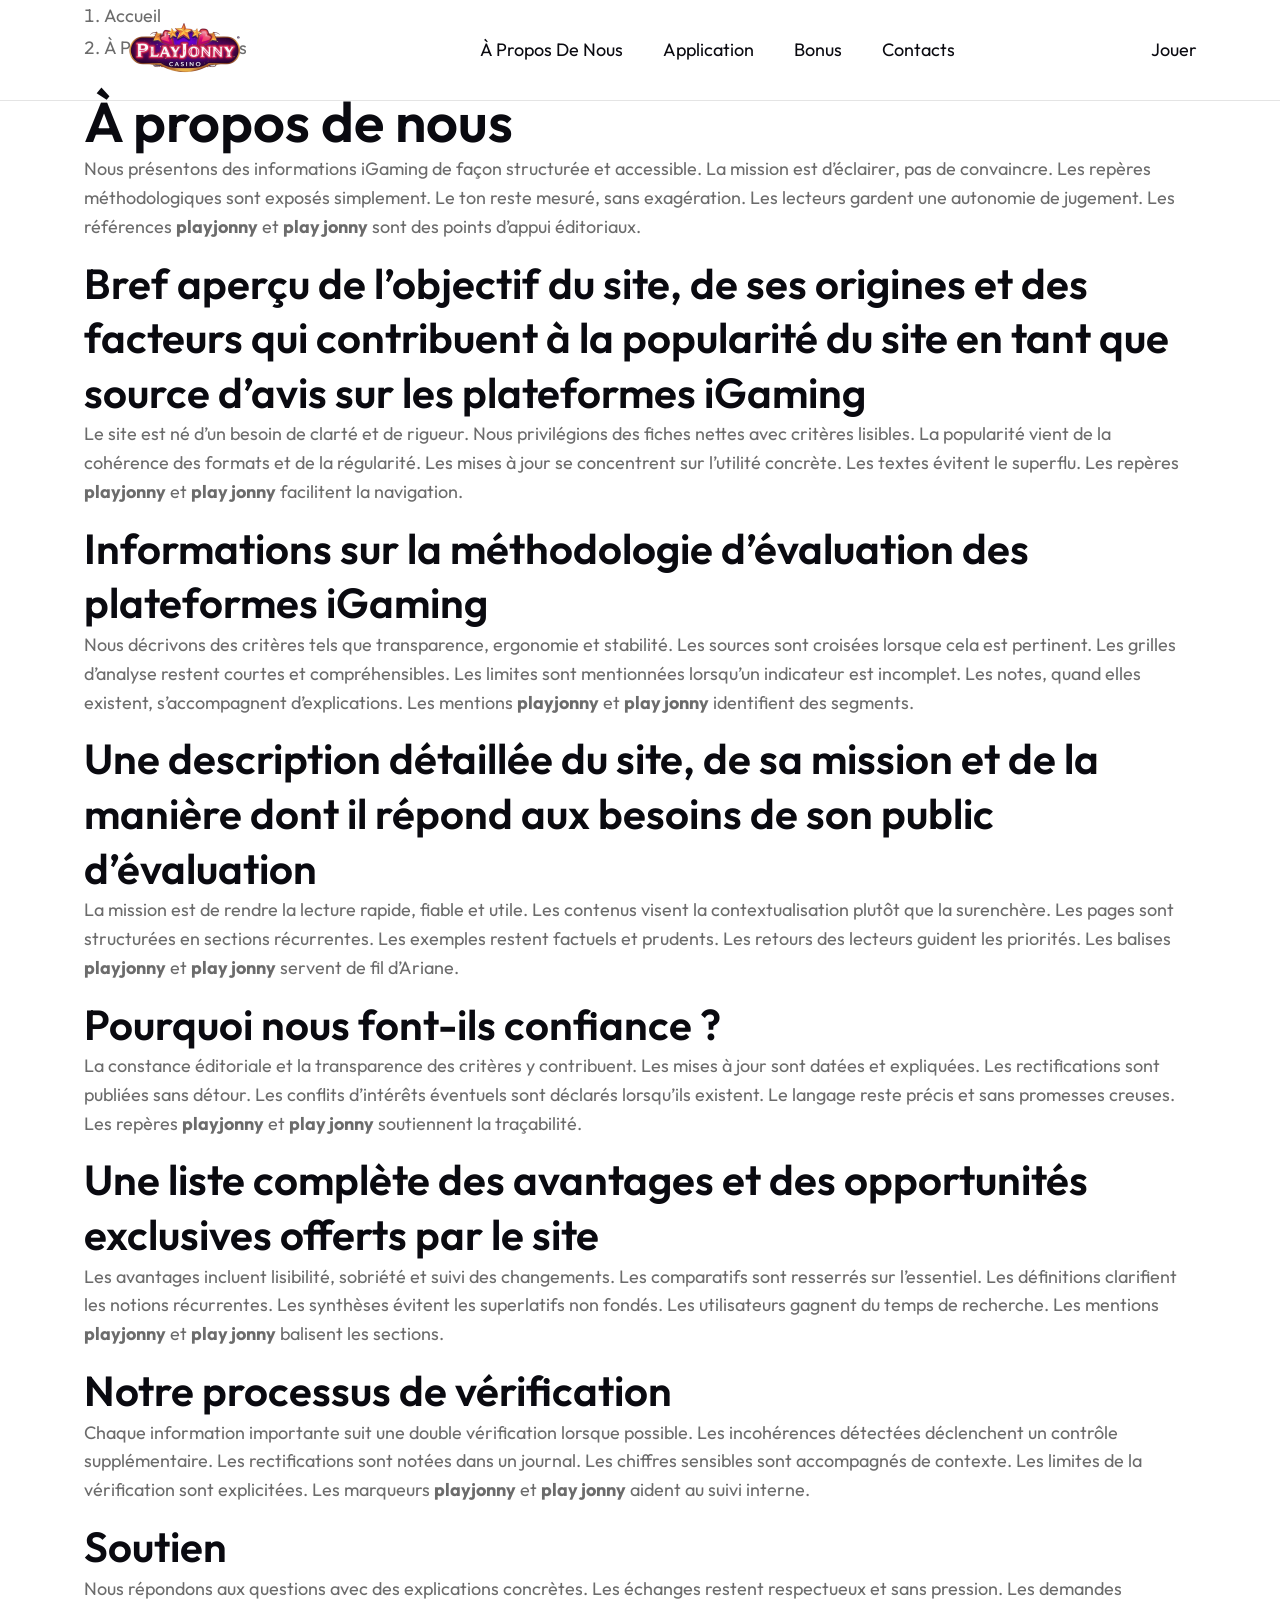
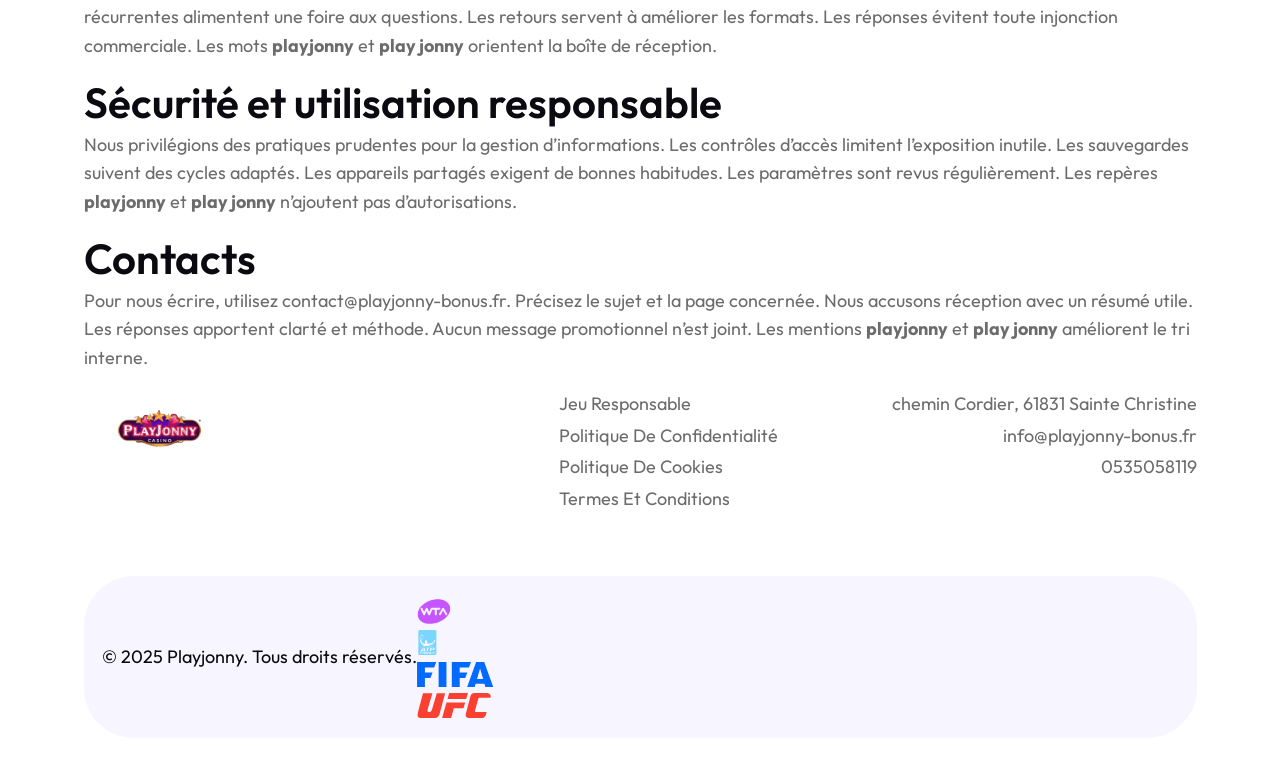
==== commit a19e7e3f: "chore: ref link cloaking retrofit" ====
--- a/a-propos-de-nous/index.html
+++ b/a-propos-de-nous/index.html
@@ -1,11 +1,11 @@
 <!DOCTYPE html>
 <html class="no-js" lang="fr">
-<head><script src="/livereload.js?mindelay=10&amp;v=2&amp;port=1313&amp;path=livereload" data-no-instant defer></script>
+<head>
   <meta charset="utf-8">
 <meta name="viewport" content="width=device-width, initial-scale=1">
 <meta http-equiv="x-ua-compatible" content="ie=edge"> <title>À propos — mission, méthode d’évaluation et sécurité</title><meta name="description" content="Découvrez notre mission éditoriale, notre méthodologie d’évaluation
 iGaming, nos vérifications et nos engagements de soutien et de
-sécurité."><meta name="keywords" content="playjonny, play jonny"><link rel="canonical" href="http://localhost:1313/a-propos-de-nous/"><link rel="icon" type="image/png" sizes="32x32" href="/images/favicon-32x32.png"><link rel="icon" type="image/png" sizes="16x16" href="/images/favicon-16x16.png"><link rel="apple-touch-icon" sizes="180x180" href="/apple-touch-icon.png"> 
+sécurité."><meta name="keywords" content="playjonny, play jonny"><link rel="canonical" href="https://playjonny-bonus.fr/a-propos-de-nous/"><link rel="icon" type="image/png" sizes="32x32" href="/images/favicon-32x32.png"><link rel="icon" type="image/png" sizes="16x16" href="/images/favicon-16x16.png"><link rel="apple-touch-icon" sizes="180x180" href="/apple-touch-icon.png"> 
 <link rel="shortcut icon" href="/favicon.ico"> 
 <link rel="manifest" href="/site.webmanifest"> 
 <meta name="msapplication-TileColor" content="#da532c"> 
@@ -15,54 +15,54 @@
 iGaming, nos vérifications et nos engagements de soutien et de
 sécurité.">
 <meta property="og:type" content="website">
-<meta property="og:url" content="http://localhost:1313/a-propos-de-nous/"><meta property="og:image" content="http://localhost:1313/images/logo.png">
+<meta property="og:url" content="https://playjonny-bonus.fr/a-propos-de-nous/"><meta property="og:image" content="https://playjonny-bonus.fr/images/logo.png">
 <meta name="twitter:card" content="summary_large_image">
 <meta name="twitter:title" content="À propos — mission, méthode d’évaluation et sécurité">
 <meta name="twitter:description" content="Découvrez notre mission éditoriale, notre méthodologie d’évaluation
 iGaming, nos vérifications et nos engagements de soutien et de
-sécurité."><meta name="twitter:image" content="http://localhost:1313/images/logo.png"><link rel="preconnect" href="https://fonts.googleapis.com">
+sécurité."><meta name="twitter:image" content="https://playjonny-bonus.fr/images/logo.png"><link rel="preconnect" href="https://fonts.googleapis.com">
   <link rel="preconnect" href="https://fonts.gstatic.com" crossorigin><link href="https://fonts.googleapis.com/css2?family=Inter:wght@400;600;700&amp;family=Poppins:wght@700&amp;display=swap" rel="stylesheet"><meta name="robots" content="index, follow"><script type="application/ld+json">
 {
   "@context": "https://schema.org",
   "@graph": [
     {
       "@type": "WebSite",
-      "@id": "http:\/\/localhost:1313\/#website",
-      "url": "http:\/\/localhost:1313\/",
+      "@id": "https:\/\/playjonny-bonus.fr\/#website",
+      "url": "https:\/\/playjonny-bonus.fr\/",
       "name": "Playjonny",
       "potentialAction": {
         "@type": "SearchAction",
-        "target": "http:\/\/localhost:1313\/search?q={search_term_string}",
+        "target": "https:\/\/playjonny-bonus.fr\/search?q={search_term_string}",
         "query-input": "required name=search_term_string"
       },
       "publisher": {
-         "@id": "http:\/\/localhost:1313\/#organization"
+         "@id": "https:\/\/playjonny-bonus.fr\/#organization"
       },
       "inLanguage": "fr"
     },
     {
       "@type": "Organization",
-      "@id": "http:\/\/localhost:1313\/#organization",
+      "@id": "https:\/\/playjonny-bonus.fr\/#organization",
       "name": "Playjonny",
-      "url": "http:\/\/localhost:1313\/",
+      "url": "https:\/\/playjonny-bonus.fr\/",
       "logo": {
         "@type": "ImageObject",
-        "url": "http:\/\/localhost:1313\/images\/logo.png"
+        "url": "https:\/\/playjonny-bonus.fr\/images\/logo.png"
 
       }},{
       "@type": "BreadcrumbList",
-      "@id": "http:\/\/localhost:1313\/a-propos-de-nous\/#breadcrumb",
+      "@id": "https:\/\/playjonny-bonus.fr\/a-propos-de-nous\/#breadcrumb",
       "itemListElement": [{
           "@type": "ListItem",
           "position":  1 ,
           "name": "Accueil",
-          "item": "http:\/\/localhost:1313\/"
+          "item": "https:\/\/playjonny-bonus.fr\/"
         },
               {
                 "@type": "ListItem",
                 "position":  2 ,
                 "name": "PlayJonny Casino France – guide complet et avis honnête",
-                "item": "http:\/\/localhost:1313\/"
+                "item": "https:\/\/playjonny-bonus.fr\/"
               },
         {
           "@type": "ListItem",
@@ -71,21 +71,19 @@
         }
       ]
     },{"@type": "WebPage",
-      "@id": "http:\/\/localhost:1313\/a-propos-de-nous\/",
-      "url": "http:\/\/localhost:1313\/a-propos-de-nous\/",
+      "@id": "https:\/\/playjonny-bonus.fr\/a-propos-de-nous\/",
+      "url": "https:\/\/playjonny-bonus.fr\/a-propos-de-nous\/",
       "name": "À propos — mission, méthode d’évaluation et sécurité",
       "description": "Découvrez notre mission éditoriale, notre méthodologie d’évaluation\niGaming, nos vérifications et nos engagements de soutien et de\nsécurité.",
       "inLanguage": "fr","datePublished": "2025-10-26T00:00:00Z",
       "dateModified": "2025-10-26T00:00:00Z",
       "isPartOf": {
-        "@id": "http:\/\/localhost:1313\/#website"
+        "@id": "https:\/\/playjonny-bonus.fr\/#website"
       },"breadcrumb": {
-         "@id": "http:\/\/localhost:1313\/a-propos-de-nous\/#breadcrumb"
+         "@id": "https:\/\/playjonny-bonus.fr\/a-propos-de-nous\/#breadcrumb"
        }}]
 }
-</script><meta name="generator" content="Hugo 0.150.0">
-  
-  <link rel="stylesheet" href="/css/bootstrap.min.css">
+</script><link rel="stylesheet" href="/css/bootstrap.min.css">
   <link rel="stylesheet" href="/css/fontawesome.min.css">
   <link rel="stylesheet" href="/css/animate.css">
   <link rel="stylesheet" href="/css/odometer.css">
@@ -98,7 +96,7 @@
   
 </head>
 
-<body>
+<body data-build-p475408e36e18ec1f6010811b94f05d27>
   
   <div class="cs_preloader cs_white_bg">
     <div class="cs_preloader_in position-relative"><span></span><span></span></div>
@@ -133,11 +131,7 @@
                   Contacts
                 </a></li></ul></div></div>
          <div class="header-controls">
-            <a href="/play"
-     class="button play-button"
-     title="Jouer"
-     target="_blank"
-     rel="noopener noreferrer nofollow">Jouer</a> 
+            <a class="button play-button" title="Jouer" data-v-p475408e36e18ec1f6010811b94f05d27>Jouer</a> 
             
         </div>
 
@@ -291,13 +285,13 @@
   
   
     
-    <script src="/js/main.64feeb02f4f5949dccfc3dfb05a407476bfee73e4bf2048636471bf489984dac.js" integrity="sha256-ZP7rAvT1lJ3M/D37BaQHR2v&#43;5z5L8gSGNkcb9ImYTaw=" defer></script>
-  
-  
-  
-  
-  
-  <script src="/app.75ec526eb1598f61b6bd8502ae91b2c26b866bf129d79582795bd5b3cfc61631.js" integrity="sha256-dexSbrFZj2G2vYUCrpGywmuGa/Ep15WCeVvVs8/GFjE=" defer></script>
+    <script src="/js/main.64feeb02f4f5949dccfc3dfb05a407476bfee73e4bf2048636471bf489984dac.js" integrity="sha256-ZP7rAvT1lJ3M/D37BaQHR2v+5z5L8gSGNkcb9ImYTaw=" defer></script>
+  
+  
+  
+  
+  
+  <script src="/app.75ec526eb1598f61b6bd8502ae91b2c26b866bf129d79582795bd5b3cfc61631.js" integrity="sha256-ub+GWAQ9WB+0r9+qTCsXg0Hp1m9t6n9V6+uJg6EI9OQ=" defer></script>
 
 </body>
 </html>
--- a/css/style.99c1e212816482cc66560d26f7c3d857db12e8dc8301e0b3c31563c84aff9b34.css
+++ b/css/style.99c1e212816482cc66560d26f7c3d857db12e8dc8301e0b3c31563c84aff9b34.css
@@ -1 +1 @@
-﻿:root{--theme-color-primary: #4F46E5;--theme-color-primary-dark: #2d22e0;--theme-color-primary-light: #8f89ee;--theme-color-primary-rgb: 79,70,229;--theme-color-secondary: #10B981;--theme-color-secondary-dark: #0d9367;--theme-color-secondary-light: #29ecac;--theme-color-secondary-rgb: 16,185,129;--theme-color-accent: #F59E0B;--theme-color-accent-dark: #cf8508;--theme-color-accent-light: #f8bb54;--theme-color-accent-rgb: 245,158,11;--theme-color-danger: #EF4444;--theme-bg-color: #fff;--theme-bg-color-alt: #F9FAFB;--theme-bg-color-rgb: 255,255,255;--theme-text-color: #1F2937;--theme-text-color-light: #6B7280;--theme-text-color-headings: #111827;--theme-text-color-inverted: #fff;--theme-text-color-link: var(--theme-color-primary);--theme-text-color-link-hover: var(--theme-color-primary-dark);--theme-border-color: #D1D5DB;--theme-border-color-light: #E5E7EB;--theme-border-width: 1px;--theme-border-style: solid;--theme-border-radius: 6px;--theme-border-radius-lg: 10px;--theme-font-primary: Inter,-apple-system,BlinkMacSystemFont,Segoe UI,Roboto,Helvetica,Arial,sans-serif,Apple Color Emoji,Segoe UI Emoji,Segoe UI Symbol;--theme-font-secondary: Poppins,Inter,-apple-system,BlinkMacSystemFont,Segoe UI,Roboto,Helvetica,Arial,sans-serif,Apple Color Emoji,Segoe UI Emoji,Segoe UI Symbol;--theme-font-code: SFMono-Regular,Consolas,Liberation Mono,Menlo,Courier,monospace;--theme-font-size-base: 16px;--theme-font-size-sm: 0.875rem;--theme-font-size-lg: 1.125rem;--theme-font-size-xl: 1.25rem;--theme-font-size-h1: 2.5rem;--theme-font-size-h2: 2rem;--theme-font-size-h3: 1.75rem;--theme-font-size-h4: 1.375rem;--theme-font-weight-light: 300;--theme-font-weight-normal: 400;--theme-font-weight-medium: 500;--theme-font-weight-semibold: 600;--theme-font-weight-bold: 700;--theme-font-weight-headings: var(--theme-font-weight-bold);--theme-line-height-base: 1.7;--theme-line-height-headings: 1.4;--theme-spacing-unit: 1rem;--theme-spacing-xs: calc(var(--theme-spacing-unit) * 0.25);--theme-spacing-sm: calc(var(--theme-spacing-unit) * 0.5);--theme-spacing-md: var(--theme-spacing-unit);--theme-spacing-lg: calc(var(--theme-spacing-unit) * 1.5);--theme-spacing-xl: calc(var(--theme-spacing-unit) * 2);--theme-spacing-xxl: calc(var(--theme-spacing-unit) * 3);--theme-container-max-width: 1200px;--theme-container-padding-x: calc(var(--theme-spacing-unit) * 1.5);--theme-header-height: 75px;--theme-main-padding-top: var(--theme-spacing-xxl);--theme-main-padding-bottom: calc(var(--theme-spacing-unit) * 4);--theme-shadow-sm: 0 1px 2px 0 rgba(0,0,0,0.05);--theme-shadow: 0 4px 6px -1px rgba(0,0,0,0.1),0 2px 4px -1px rgba(0,0,0,0.06);--theme-shadow-lg: 0 10px 15px -3px rgba(0,0,0,0.1),0 4px 6px -2px rgba(0,0,0,0.05);--theme-shadow-focus-ring: 0 0 0 3px rgba(var(--theme-color-primary-rgb), 0.3);--theme-button-bg: var(--theme-color-primary);--theme-button-hover-bg: var(--theme-color-primary-dark);--theme-button-active-bg: var(--theme-color-primary-dark);--theme-button-text-color: var(--theme-text-color-inverted);--theme-button-border-color: transparent;--theme-button-hover-border-color: transparent;--theme-button-border-width: var(--theme-border-width);--theme-button-border-radius: var(--theme-border-radius);--theme-button-padding-y: calc(var(--theme-spacing-unit) * 0.7);--theme-button-padding-x: calc(var(--theme-spacing-unit) * 1.5);--theme-button-font-weight: var(--theme-font-weight-semibold);--theme-button-shadow: var(--theme-shadow-sm);--theme-button-hover-shadow: var(--theme-shadow);--theme-button-secondary-bg: var(--theme-bg-color);--theme-button-secondary-hover-bg: var(--theme-bg-color-alt);--theme-button-secondary-active-bg: var(--theme-bg-color-alt);--theme-button-secondary-text-color: var(--theme-color-primary);--theme-button-secondary-hover-text-color: var(--theme-color-primary-dark);--theme-button-secondary-border-color: var(--theme-border-color);--theme-button-secondary-hover-border-color: var(--theme-border-color-light);--theme-button-secondary-shadow: none;--theme-button-secondary-hover-shadow: var(--theme-shadow-sm);--theme-footer-bg: #111827;--theme-footer-text: #9CA3AF;--theme-footer-border-color: var(--theme-color-primary);--theme-footer-link-color: var(--theme-text-color-inverted);--theme-footer-link-hover-color: var(--theme-color-primary-light);--theme-footer-padding-y: calc(var(--theme-spacing-unit) * 4);--theme-footer-heading-color: var(--theme-text-color-inverted);--theme-blockquote-bg: var(--theme-bg-color-alt);--theme-blockquote-border-color: var(--theme-color-secondary);--theme-blockquote-text-color: var(--theme-text-color);--theme-blockquote-border-width: 5px;--theme-blockquote-padding-x: calc(var(--theme-spacing-unit) * 2);--theme-blockquote-padding-y: calc(var(--theme-spacing-unit) * 1.5);--theme-code-inline-bg: rgba(var(--theme-color-primary-rgb), 0.08);--theme-code-inline-text: var(--theme-color-primary-dark);--theme-code-block-bg: #1f2937;--theme-code-block-text: #d1d5db;--theme-code-block-padding: calc(var(--theme-spacing-unit) * 1.5);--theme-table-header-bg: var(--theme-bg-color-alt);--theme-table-header-text: var(--theme-text-color-headings);--theme-table-stripe-bg: transparent;--theme-table-border-color: var(--theme-border-color-light);--theme-table-cell-padding-x: var(--theme-spacing-md);--theme-table-cell-padding-y: calc(var(--theme-spacing-unit) * 0.8);--theme-form-input-bg: var(--theme-bg-color);--theme-form-input-text: var(--theme-text-color);--theme-form-input-border: var(--theme-border-color);--theme-form-input-focus-border: var(--theme-color-primary);--theme-form-input-placeholder-text: var(--theme-text-color-light);--theme-form-input-border-radius: var(--theme-border-radius);--theme-form-input-padding-y: calc(var(--theme-spacing-unit) * 0.75);--theme-form-input-padding-x: var(--theme-spacing-md);--theme-contact-icon-bg: rgba(var(--theme-color-primary-rgb), 0.1);--theme-contact-icon-color: var(--theme-color-primary);--theme-contact-form-bg: var(--theme-bg-color-alt);--theme-toc-bg: var(--theme-bg-color-alt);--theme-toc-border-color: var(--theme-border-color-light);--theme-toc-title-color: var(--theme-text-color-headings);--theme-toc-link-color: var(--theme-text-color);--theme-toc-link-hover-color: var(--theme-color-primary);--theme-toc-padding: calc(var(--theme-spacing-unit) * 1.5);--theme-toc-border-radius: var(--theme-border-radius-lg);--theme-header-bg: var(--theme-bg-color);--theme-header-border-color: var(--theme-border-color-light);--theme-header-link-color: var(--theme-text-color);--theme-header-link-hover-color: var(--theme-color-primary);--theme-header-link-active-border-color: var(--theme-color-primary);--theme-mobile-menu-bg: rgba(var(--theme-bg-color-rgb), 0.98);--theme-mobile-menu-border-color: var(--theme-border-color-light);--theme-mobile-menu-link-color: var(--theme-text-color-headings);--theme-mobile-menu-link-hover-bg: rgba(var(--theme-color-primary-rgb), 0.1);--theme-mobile-menu-link-hover-color: var(--theme-color-primary);--theme-submenu-bg: var(--theme-bg-color);--theme-submenu-hover-bg: var(--theme-bg-color-alt);--theme-submenu-border-color: var(--theme-border-color-light);--theme-text-color-inverted-rgb: 255,255,255}.site-wrapper{display:flex;flex-direction:column;min-height:100vh;background-color:var(--theme-bg-color)}main#content{flex-grow:1;padding-top:150px;padding-bottom:var(--theme-main-padding-bottom);padding-left:0;padding-right:0;width:100%}@media (max-width: 768px){main#content{padding-top:100px}}.container{max-width:var(--theme-container-max-width);margin-left:auto;margin-right:auto;padding-left:var(--theme-container-padding-x);padding-right:var(--theme-container-padding-x);padding-top:0;padding-bottom:0;width:100%}.site-header{display:flex;background-color:var(--theme-header-bg);border-bottom:var(--theme-border-width) var(--theme-border-style) var(--theme-header-border-color);padding:0;position:sticky;top:0;left:0;right:0;z-index:1000;height:var(--theme-header-height);box-shadow:var(--theme-shadow-sm)}.site-header .header-inner{max-width:var(--theme-container-max-width);margin-left:auto;margin-right:auto;width:100%;display:flex;justify-content:space-between;align-items:center;height:100%;position:relative}.site-header .logo{height:100%;display:flex;align-items:center;flex-shrink:0}.site-header .logo a{display:flex;align-items:center;height:auto}.site-header .logo img{max-height:calc(var(--theme-header-height) - 25px);width:auto;display:block}.site-header .header-right-group{display:flex;align-items:center;height:100%;margin-left:auto;gap:1.5rem}.site-header .header-controls{display:flex;align-items:center;height:100%;flex-shrink:0;gap:.8rem}@media (min-width: 1025px){.site-header .main-navigation{height:100%;display:flex;align-items:center}}.site-header .main-navigation .menu{list-style:none;padding:0;margin:0;display:flex;height:100%}@media (min-width: 1025px){.site-header .main-navigation .menu{height:100%;display:flex;align-items:center;gap:.5rem}.site-header .main-navigation .menu .menu-item{height:100%;display:flex;align-items:center;position:relative}.site-header .main-navigation .menu .menu-item>a{height:100%;display:flex;align-items:center;padding:0 1rem;text-decoration:none;color:var(--theme-header-link-color);font-weight:var(--theme-font-weight-semibold);font-size:0.95em;transition:color 0.2s ease, background-color 0.2s ease, border-color 0.2s ease;border-bottom:3px solid transparent}.site-header .main-navigation .menu .menu-item>a:hover,.site-header .main-navigation .menu .menu-item>a.active{color:var(--theme-header-link-hover-color);background-color:rgba(var(--theme-color-primary-rgb), 0.05);border-bottom-color:var(--theme-header-link-active-border-color)}.site-header .main-navigation .menu .menu-item>a:focus{outline:none}.site-header .main-navigation .menu .menu-item>a:focus-visible{background-color:rgba(var(--theme-color-primary-rgb), 0.1);border-bottom-color:var(--theme-header-link-active-border-color);color:var(--theme-header-link-hover-color)}}@media (max-width: 1024px){.site-header .logo{order:1}.site-header .header-controls{order:3}.site-header .header-right-group{order:2;margin-left:0}.site-header .main-navigation-mobile{display:block;position:fixed;top:var(--theme-header-height);left:0;right:0;bottom:0;background-color:var(--theme-mobile-menu-bg);backdrop-filter:blur(10px);-webkit-backdrop-filter:blur(10px);box-shadow:var(--theme-shadow-lg);padding:var(--theme-spacing-lg) 0;z-index:1040;overflow-y:auto;transform:translateX(-100%);visibility:hidden;transition:transform 0.35s cubic-bezier(0.4, 0, 0.2, 1), visibility 0s linear 0.35s}.site-header .main-navigation-mobile .menu{flex-direction:column;align-items:stretch;height:auto;padding-left:0}.site-header .main-navigation-mobile .menu .menu-item{margin-left:0;width:100%;border-bottom:var(--theme-border-width) var(--theme-border-style) var(--theme-mobile-menu-border-color);display:block}.site-header .main-navigation-mobile .menu .menu-item:last-child{border-bottom:none}.site-header .main-navigation-mobile .menu .menu-item>a{padding:var(--theme-spacing-md) var(--theme-spacing-lg);display:flex;justify-content:space-between;align-items:center;text-align:left;width:100%;font-weight:var(--theme-font-weight-semibold);font-size:1.1em;border-bottom:none;height:auto;color:var(--theme-mobile-menu-link-color)}.site-header .main-navigation-mobile .menu .menu-item>a:hover,.site-header .main-navigation-mobile .menu .menu-item>a.active{background-color:var(--theme-mobile-menu-link-hover-bg);color:var(--theme-mobile-menu-link-hover-color);border-bottom-color:transparent}.site-header .main-navigation-mobile .menu .menu-item.has-children .sub-menu{position:static;display:none;box-shadow:none;border:none;border-top:1px dashed var(--theme-border-color);padding:var(--theme-spacing-sm) 0;margin:0;background-color:var(--theme-submenu-bg);opacity:1;visibility:visible;transform:none;transition:none}.site-header .main-navigation-mobile .menu .menu-item.has-children .sub-menu .menu-item{border-bottom:none}.site-header .main-navigation-mobile .menu .menu-item.has-children .sub-menu .menu-item a{padding:calc(var(--theme-spacing-unit) * 0.8) calc(var(--theme-spacing-unit) * 2.5);font-size:1em;font-weight:var(--theme-font-weight-medium);color:var(--theme-text-color)}.site-header .main-navigation-mobile .menu .menu-item.has-children .sub-menu .menu-item a:hover,.site-header .main-navigation-mobile .menu .menu-item.has-children .sub-menu .menu-item a.active{color:var(--theme-color-primary);background-color:var(--theme-submenu-hover-bg)}.site-header .main-navigation-mobile .menu .menu-item.has-children.submenu-open>.sub-menu{display:block}.site-header .main-navigation-mobile .menu .menu-item.has-children.submenu-open>a>.dropdown-indicator{transform:rotate(180deg)}.site-header .mobile-menu-toggle{display:inline-flex}.site-header .play-button{display:none}}@media (min-width: 1025px){.site-header .mobile-menu-toggle{display:none !important}}.site-footer{background-color:var(--theme-footer-bg);color:var(--theme-footer-text);border-top:4px solid var(--theme-footer-border-color);padding:var(--theme-footer-padding-y) 0 calc(var(--theme-spacing-unit) * 2) 0;font-size:0.9em}.site-footer .footer-container{max-width:var(--theme-container-max-width);margin-left:auto;margin-right:auto;padding-left:var(--theme-container-padding-x);padding-right:var(--theme-container-padding-x);width:100%}.site-footer a{color:var(--theme-footer-link-color);text-decoration:none;transition:color 0.2s ease, opacity 0.2s ease}.site-footer a:hover{color:var(--theme-footer-link-hover-color);opacity:0.9}.site-footer .footer-top{display:flex;flex-wrap:wrap;justify-content:space-between;align-items:flex-start;margin-bottom:var(--theme-spacing-xxl);border-bottom:var(--theme-border-width) var(--theme-border-style) rgba(var(--theme-text-color-inverted-rgb, 255, 255, 255), 0.1)}.site-footer .footer-logo{margin-bottom:var(--theme-spacing-md)}.site-footer .footer-logo .logo img{max-height:45px;opacity:0.9}.site-footer .footer-navigation .footer-menu-title{font-size:1.1em;font-weight:var(--theme-font-weight-bold);color:var(--theme-text-color-inverted);margin-bottom:calc(var(--theme-spacing-unit) * 1.2)}.site-footer .footer-navigation .footer-menu{list-style:none;padding:0;margin:0;display:flex;flex-wrap:wrap;gap:var(--theme-spacing-xl)}.site-footer .footer-navigation .footer-menu li{margin-bottom:0}.site-footer .footer-navigation .footer-menu a{color:#D1D5DB}.site-footer .footer-navigation .footer-menu a:hover{color:var(--theme-footer-link-hover-color)}@media (max-width: 768px){.site-footer .footer-navigation .footer-menu{justify-content:left;gap:var(--theme-spacing-lg) calc(var(--theme-spacing-unit) * 2.5)}}.site-footer .footer-content-area{margin-bottom:var(--theme-spacing-xxl);padding-bottom:var(--theme-spacing-xxl);border-bottom:var(--theme-border-width) var(--theme-border-style) rgba(var(--theme-text-color-inverted-rgb, 255, 255, 255), 0.1)}.site-footer .responsible-gaming-info{max-width:800px}.site-footer .responsible-gaming-info .info-title{font-size:1.1em;font-weight:var(--theme-font-weight-bold);color:var(--theme-footer-heading-color);margin:var(--theme-spacing-lg) 0 var(--theme-spacing-md)}.site-footer .responsible-gaming-info .info-title:first-child{margin-top:0}.site-footer .responsible-gaming-info p{margin-bottom:var(--theme-spacing-md);line-height:1.6;color:var(--theme-footer-text)}.site-footer .responsible-gaming-info p:last-child{margin-bottom:0}.site-footer .responsible-gaming-info p strong{color:var(--theme-text-color-inverted);font-weight:var(--theme-font-weight-semibold)}@media (max-width: 768px){.site-footer .responsible-gaming-info{text-align:left;margin-left:auto;margin-right:auto}}.site-footer .footer-bottom{display:flex;flex-wrap:wrap;justify-content:space-between;align-items:center;gap:var(--theme-spacing-xl);margin-top:var(--theme-spacing-xl);font-size:0.85em;color:var(--theme-footer-text)}.site-footer .copyright{margin:0;line-height:1.5;color:var(--theme-footer-heading-color)}.site-footer .casino-logo-gallery .logo-items{display:flex;flex-wrap:wrap;justify-content:flex-end;align-items:center;gap:var(--theme-spacing-xl)}.site-footer .casino-logo-gallery .casino-logo-item img{display:block;max-height:35px;width:auto;max-width:100px;opacity:0.6;filter:grayscale(80%) contrast(120%) brightness(150%);transition:opacity 0.2s ease, filter 0.2s ease}.site-footer .casino-logo-gallery .casino-logo-item img:hover{opacity:1;filter:none}@media (max-width: 768px){.site-footer .casino-logo-gallery{width:100%;order:1}.site-footer .casino-logo-gallery .logo-items{justify-content:center;gap:var(--theme-spacing-lg)}}@media (max-width: 768px){.site-footer .footer-container{padding-left:var(--theme-spacing-md);padding-right:var(--theme-spacing-md)}.site-footer .footer-top{flex-direction:column;align-items:flex-start;margin-bottom:var(--theme-spacing-xl);padding-bottom:var(--theme-spacing-xl)}.site-footer .footer-navigation{width:100%;margin-top:var(--theme-spacing-xl)}.site-footer .footer-bottom{flex-direction:column;align-items:flex-start;margin-top:var(--theme-spacing-xl);gap:var(--theme-spacing-lg)}.site-footer .footer-bottom .copyright{text-align:left;margin-bottom:var(--theme-spacing-lg);order:2}.site-footer .footer-bottom .casino-logo-gallery{align-self:center;width:100%;order:1}}body.is-mobile-menu-open{overflow:hidden}body.is-mobile-menu-open .main-navigation-mobile{visibility:visible;transform:translateX(0);transition:transform 0.35s cubic-bezier(0.4, 0, 0.2, 1),visibility 0s linear 0s}.button,.play-button{display:inline-flex;align-items:center;justify-content:center;padding:var(--theme-button-padding-y) var(--theme-button-padding-x);background:var(--theme-button-bg);color:var(--theme-button-text-color);border-width:var(--theme-button-border-width);border-style:var(--theme-border-style);border-color:var(--theme-button-border-color);border-radius:var(--theme-button-border-radius);font-weight:var(--theme-button-font-weight);text-align:center;text-decoration:none;cursor:pointer;transition:background 0.25s ease, border-color 0.25s ease, color 0.25s ease, box-shadow 0.2s ease, transform 0.15s ease;white-space:nowrap;vertical-align:middle;box-shadow:var(--theme-button-shadow)}.button:hover,.button:focus,.play-button:hover,.play-button:focus{background:var(--theme-button-hover-bg);color:var(--theme-button-text-color);border-color:var(--theme-button-hover-border-color);text-decoration:none;outline:none;box-shadow:var(--theme-button-hover-shadow);transform:translateY(-2px)}.button:focus-visible,.play-button:focus-visible{box-shadow:var(--theme-button-hover-shadow),var(--theme-shadow-focus-ring);transform:translateY(-2px)}.button:active,.play-button:active{transform:translateY(0);box-shadow:var(--theme-button-shadow);background:var(--theme-button-active-bg)}.button .icon,.play-button .icon{margin-right:var(--theme-spacing-sm);font-size:1.1em}@media (max-width: 1024px){.cs_main_header .button.play-button{display:none}}.button-secondary{display:inline-flex;align-items:center;justify-content:center;padding:var(--theme-button-padding-y) var(--theme-button-padding-x);border-width:var(--theme-button-border-width);border-style:var(--theme-border-style);border-radius:var(--theme-button-border-radius);font-weight:var(--theme-button-font-weight);text-align:center;text-decoration:none;cursor:pointer;transition:background 0.25s ease, border-color 0.25s ease, color 0.25s ease, box-shadow 0.2s ease, transform 0.15s ease;white-space:nowrap;vertical-align:middle;background:var(--theme-button-secondary-bg);color:var(--theme-button-secondary-text-color);border-color:var(--theme-button-secondary-border-color);box-shadow:var(--theme-button-secondary-shadow);background-image:none}.button-secondary:hover,.button-secondary:focus{background:var(--theme-button-secondary-hover-bg);border-color:var(--theme-button-secondary-hover-border-color);color:var(--theme-button-secondary-hover-text-color);box-shadow:var(--theme-button-secondary-hover-shadow);transform:translateY(-1px);background-image:none;text-decoration:none;outline:none}.button-secondary:focus-visible{box-shadow:var(--theme-button-secondary-hover-shadow),var(--theme-shadow-focus-ring);transform:translateY(-1px)}.button-secondary:active{transform:translateY(0);background:var(--theme-button-secondary-active-bg);border-color:var(--theme-button-secondary-border-color);color:var(--theme-button-secondary-text-color);box-shadow:var(--theme-button-secondary-shadow)}.breadcrumbs{margin-bottom:10px;font-size:var(--theme-font-size-sm);color:var(--theme-text-color-light)}.breadcrumbs .breadcrumb-list{list-style:none;padding:0;margin:0;display:flex;flex-wrap:wrap;align-items:center}.breadcrumbs .breadcrumb-item{margin-right:calc(var(--theme-spacing-unit) * 0.6);display:flex;align-items:center}.breadcrumbs .breadcrumb-item:not(:last-child)::after{content:"/";margin-left:calc(var(--theme-spacing-unit) * 0.6);color:var(--theme-border-color);font-size:0.9em;opacity:0.8}.breadcrumbs .breadcrumb-item a{text-decoration:none;color:var(--theme-text-color-link);font-weight:var(--theme-font-weight-medium)}.breadcrumbs .breadcrumb-item a:hover{color:var(--theme-text-color-link-hover);text-decoration:underline}.breadcrumbs .breadcrumb-item.active{color:var(--theme-text-color);font-weight:var(--theme-font-weight-semibold)}.pagination{margin-top:var(--theme-spacing-xxl)}.pagination .pagination-list{display:flex;justify-content:center;align-items:center;list-style:none;padding:0;margin:0;gap:var(--theme-spacing-sm)}.pagination .pagination-link,.pagination .pagination-previous,.pagination .pagination-next{display:inline-flex;justify-content:center;align-items:center;padding:0;margin:0;border-width:var(--theme-border-width);border-style:var(--theme-border-style);border-color:var(--theme-border-color);border-radius:var(--theme-border-radius);text-decoration:none;color:var(--theme-text-color);min-width:42px;height:42px;font-weight:var(--theme-font-weight-medium);text-align:center;transition:background-color 0.2s ease, border-color 0.2s ease, color 0.2s ease, box-shadow 0.2s ease}.pagination .pagination-link:hover:not(.is-current):not(.is-disabled),.pagination .pagination-previous:hover:not(.is-current):not(.is-disabled),.pagination .pagination-next:hover:not(.is-current):not(.is-disabled){background-color:var(--theme-bg-color-alt);border-color:var(--theme-border-color-light);color:var(--theme-color-primary);box-shadow:var(--theme-shadow-sm)}.pagination .pagination-link.is-current,.pagination .pagination-previous.is-current,.pagination .pagination-next.is-current{background-color:var(--theme-color-primary);color:var(--theme-text-color-inverted);border-color:var(--theme-color-primary);font-weight:var(--theme-font-weight-bold);box-shadow:var(--theme-shadow);cursor:default}.pagination .pagination-link.is-disabled,.pagination .pagination-previous.is-disabled,.pagination .pagination-next.is-disabled{color:var(--theme-text-color-light);background-color:var(--theme-bg-color-alt);border-color:var(--theme-border-color);opacity:0.6;pointer-events:none}.mobile-menu-toggle{background:transparent;border:none;padding:var(--theme-spacing-sm);margin:0;cursor:pointer;position:relative;z-index:1050;width:44px;height:44px;border-radius:var(--theme-border-radius);transition:background-color 0.2s ease}.mobile-menu-toggle:hover{background-color:rgba(var(--theme-color-primary-rgb), 0.1)}.mobile-menu-toggle .burger-icon{position:relative;display:block;width:24px;height:18px;margin:auto}.mobile-menu-toggle .burger-icon span{display:block;position:absolute;left:0;width:100%;height:3px;background-color:var(--theme-text-color-headings);border-radius:3px;transition:transform 0.3s cubic-bezier(0.68, -0.55, 0.27, 1.55),opacity 0.15s ease-in-out,top 0.3s ease-in-out 0.1s,background-color 0.3s ease;transform-origin:center center}.mobile-menu-toggle .burger-icon span:nth-child(1){top:0}.mobile-menu-toggle .burger-icon span:nth-child(2){top:50%;transform:translateY(-50%)}.mobile-menu-toggle .burger-icon span:nth-child(3){bottom:0;top:auto}.mobile-menu-toggle.is-active .burger-icon span{background-color:var(--theme-color-primary)}.mobile-menu-toggle.is-active .burger-icon span:nth-child(1){top:50%;transform:translateY(-50%) rotate(45deg)}.mobile-menu-toggle.is-active .burger-icon span:nth-child(2){transform:scaleX(0);opacity:0}.mobile-menu-toggle.is-active .burger-icon span:nth-child(3){top:50%;transform:translateY(-50%) rotate(-45deg)}.main-navigation .menu .menu-item .dropdown-indicator{font-size:0.6em;margin-left:calc(var(--theme-spacing-unit) * 0.4);display:inline-block;vertical-align:middle;transition:transform 0.2s ease-in-out;color:var(--theme-text-color-light)}@media (max-width: 1024px){.main-navigation .menu .menu-item .dropdown-indicator{font-size:0.8em;padding:var(--theme-spacing-sm);margin-left:auto;color:var(--theme-text-color)}}.main-navigation .menu .menu-item>.sub-menu{display:none;position:absolute;top:100%;left:0;background-color:var(--theme-submenu-bg);border-width:var(--theme-border-width);border-style:var(--theme-border-style);border-color:var(--theme-submenu-border-color);margin:0;padding:calc(var(--theme-spacing-unit) * 0.75) 0;list-style:none;min-width:240px;z-index:110;box-shadow:var(--theme-shadow-lg);border-radius:var(--theme-border-radius);opacity:0;visibility:hidden;transform:translateY(10px);transition:opacity 0.25s ease, visibility 0s linear 0.25s, transform 0.25s ease}.main-navigation .menu .menu-item>.sub-menu .menu-item{margin-left:0;width:100%;padding-bottom:0;margin-bottom:0;display:block}.main-navigation .menu .menu-item>.sub-menu .menu-item a{display:block;padding:calc(var(--theme-spacing-unit) * 0.6) calc(var(--theme-spacing-unit) * 1.5);white-space:nowrap;color:var(--theme-text-color);font-weight:var(--theme-font-weight-medium);text-decoration:none;transition:background-color 0.2s ease, color 0.2s ease;border-radius:0;border-bottom:none;height:auto}.main-navigation .menu .menu-item>.sub-menu .menu-item a:hover,.main-navigation .menu .menu-item>.sub-menu .menu-item a:focus{background-color:var(--theme-submenu-hover-bg);color:var(--theme-color-primary);outline:none}.main-navigation .menu .menu-item>.sub-menu .menu-item a:focus-visible{background-color:var(--theme-submenu-hover-bg);color:var(--theme-color-primary)}@media (min-width: 1025px){.main-navigation .menu .menu-item{padding-bottom:0;margin-bottom:0}.main-navigation .menu .menu-item:hover>.sub-menu,.main-navigation .menu .menu-item:focus-within>.sub-menu{display:block;opacity:1;visibility:visible;transform:translateY(0);transition:opacity 0.2s ease, visibility 0s linear 0s, transform 0.2s ease}.main-navigation .menu .menu-item:hover>a>.dropdown-indicator,.main-navigation .menu .menu-item:focus-within>a>.dropdown-indicator{transform:rotate(180deg)}}.faq-list{margin-top:var(--theme-spacing-xl)}.faq-item{margin-bottom:var(--theme-spacing-md);padding-bottom:var(--theme-spacing-md);border-bottom:var(--theme-border-width) var(--theme-border-style) var(--theme-border-color-light)}.faq-item:last-child{margin-bottom:0;padding-bottom:0;border-bottom:none}.faq-question{margin-bottom:var(--theme-spacing-md);font-size:1.3em;font-weight:var(--theme-font-weight-semibold);color:var(--theme-text-color-headings)}.faq-answer{color:var(--theme-text-color);padding-left:var(--theme-spacing-lg);border-left:3px solid var(--theme-color-secondary)}.faq-answer p:last-child{margin-bottom:0}.contact-grid{display:grid;grid-template-columns:1fr;gap:var(--theme-spacing-xxl)}@media (max-width: 576px){.contact-grid{gap:var(--theme-spacing-xl)}}.contact-grid>.contact-info,.contact-grid>.contact-form-wrapper{min-width:0}@media (min-width: 1024px){.contact-grid{grid-template-columns:1fr 1.8fr}}.contact-info h2,.contact-info h3{margin-top:0;margin-bottom:var(--theme-spacing-lg);font-size:var(--theme-font-size-xl)}.contact-info .contact-intro{margin-bottom:calc(var(--theme-spacing-unit) * 2.5);color:var(--theme-text-color-light)}.contact-info .contact-intro p:last-child{margin-bottom:0}.contact-details{list-style:none;padding:0;margin:0}.contact-details .contact-details-item{display:flex;align-items:flex-start;margin-bottom:calc(var(--theme-spacing-unit) * 2.5)}.contact-details .contact-details-item .icon{flex-shrink:0;margin-right:var(--theme-spacing-lg);font-size:1.5em;color:var(--theme-contact-icon-color);width:1.8em;height:1.8em;display:inline-flex;align-items:center;justify-content:center;background-color:var(--theme-contact-icon-bg);border-radius:50%;margin-top:calc(var(--theme-spacing-unit) * 0.1)}.contact-details .contact-details-item .contact-text-content{display:flex;flex-direction:column}.contact-details .contact-details-item .contact-label{font-weight:var(--theme-font-weight-semibold);margin-bottom:var(--theme-spacing-xs);line-height:1.4;color:var(--theme-text-color-headings)}.contact-details .contact-details-item .contact-label strong{font-weight:inherit}.contact-details .contact-details-item .contact-value{line-height:var(--theme-line-height-base);color:var(--theme-text-color);font-size:1.05em}.contact-details .contact-details-item .contact-value a{color:var(--theme-text-color-link);font-weight:var(--theme-font-weight-medium);text-decoration:none}.contact-details .contact-details-item .contact-value a:hover{text-decoration:underline;color:var(--theme-text-color-link-hover)}.contact-form-wrapper h2,.contact-form-wrapper h3{margin-top:0;margin-bottom:var(--theme-spacing-lg);font-size:var(--theme-font-size-xl)}.contact-form{background-color:var(--theme-contact-form-bg);padding:var(--theme-spacing-xl);border-radius:var(--theme-border-radius-lg);border:var(--theme-border-width) var(--theme-border-style) var(--theme-border-color-light)}.contact-form .form-group{margin-bottom:calc(var(--theme-spacing-unit) * 1.8)}.contact-form label{display:block;margin-bottom:var(--theme-spacing-sm);font-weight:var(--theme-font-weight-semibold);font-size:var(--theme-font-size-sm);color:var(--theme-text-color-headings)}.contact-form label .required{color:var(--theme-color-danger);margin-left:var(--theme-spacing-xs);font-weight:var(--theme-font-weight-normal)}.contact-form input[type="text"],.contact-form input[type="email"],.contact-form input[type="tel"],.contact-form textarea,.contact-form select{display:block;width:100%;padding:var(--theme-form-input-padding-y) var(--theme-form-input-padding-x);border-width:var(--theme-border-width);border-style:var(--theme-border-style);border-color:var(--theme-form-input-border);border-radius:var(--theme-form-input-border-radius);font-family:var(--theme-font-primary);font-size:1em;line-height:var(--theme-line-height-base);background-color:var(--theme-form-input-bg);color:var(--theme-form-input-text);transition:border-color 0.2s ease, box-shadow 0.2s ease}.contact-form input[type="text"]:focus,.contact-form input[type="email"]:focus,.contact-form input[type="tel"]:focus,.contact-form textarea:focus,.contact-form select:focus{outline:none;border-color:var(--theme-form-input-focus-border);box-shadow:var(--theme-shadow-focus-ring)}.contact-form input[type="text"]::placeholder,.contact-form input[type="email"]::placeholder,.contact-form input[type="tel"]::placeholder,.contact-form textarea::placeholder,.contact-form select::placeholder{color:var(--theme-form-input-placeholder-text);opacity:0.8}.contact-form textarea{resize:vertical;min-height:150px}.contact-form .form-submit{margin-top:calc(var(--theme-spacing-unit) * 2.5)}.contact-form button[type="submit"]{display:inline-flex;align-items:center;justify-content:center;padding:var(--theme-button-padding-y) var(--theme-button-padding-x);background:var(--theme-button-bg);color:var(--theme-button-text-color);border-width:var(--theme-button-border-width);border-style:var(--theme-border-style);border-color:var(--theme-button-border-color);border-radius:var(--theme-button-border-radius);font-weight:var(--theme-button-font-weight);text-align:center;text-decoration:none;cursor:pointer;transition:background 0.25s ease, border-color 0.25s ease, color 0.25s ease, box-shadow 0.2s ease, transform 0.15s ease;white-space:nowrap;vertical-align:middle;box-shadow:var(--theme-button-shadow);width:100%}.contact-form button[type="submit"]:hover,.contact-form button[type="submit"]:focus{background:var(--theme-button-hover-bg);color:var(--theme-button-text-color);border-color:var(--theme-button-hover-border-color);text-decoration:none;outline:none;box-shadow:var(--theme-button-hover-shadow);transform:translateY(-2px)}.contact-form button[type="submit"]:focus-visible{box-shadow:var(--theme-button-hover-shadow),var(--theme-shadow-focus-ring);transform:translateY(-2px)}.contact-form button[type="submit"]:active{transform:translateY(0);box-shadow:var(--theme-button-shadow);background:var(--theme-button-active-bg)}@media (min-width: 576px){.contact-form button[type="submit"]{width:auto;min-width:180px}}.contact-form .required-notice{margin-top:var(--theme-spacing-lg);font-size:var(--theme-font-size-sm);color:var(--theme-text-color-light);text-align:right}.contact-form .required-notice .required{font-weight:var(--theme-font-weight-bold)}.contact-form .honeypot{position:absolute !important;width:1px !important;height:1px !important;padding:0 !important;margin:-1px !important;overflow:hidden !important;clip:rect(0, 0, 0, 0) !important;white-space:nowrap !important;border:0 !important}.toc-container{margin-bottom:var(--theme-spacing-xl);padding:var(--theme-toc-padding);background-color:var(--theme-toc-bg);border-radius:var(--theme-toc-border-radius);border:var(--theme-border-width) var(--theme-border-style) var(--theme-toc-border-color)}.toc-container .toc-title{font-size:1.3em;font-weight:var(--theme-font-weight-semibold);margin-top:0;margin-bottom:var(--theme-spacing-md);color:var(--theme-toc-title-color);border-bottom:var(--theme-border-width) var(--theme-border-style) var(--theme-border-color);padding-bottom:var(--theme-spacing-sm)}.toc-container nav#TableOfContents ul{list-style:none;padding-left:0;margin:0}.toc-container nav#TableOfContents ul ul{padding-left:calc(var(--theme-spacing-unit) * 1.2);margin-top:calc(var(--theme-spacing-unit) * 0.4);margin-bottom:calc(var(--theme-spacing-unit) * 0.4)}.toc-container nav#TableOfContents li{margin-bottom:calc(var(--theme-spacing-unit) * 0.4)}.toc-container nav#TableOfContents a{text-decoration:none;color:var(--theme-toc-link-color);font-size:0.95em;display:block;padding:calc(var(--theme-spacing-unit) * 0.1) 0;transition:color 0.2s ease}.toc-container nav#TableOfContents a:hover{color:var(--theme-toc-link-hover-color);text-decoration:underline}.toc-container nav#TableOfContents ul ul ul ul{display:none}.toc-container .toc-title{margin-bottom:0;padding-bottom:0;border-bottom:none}.toc-container .toc-toggle-button{background:none;border:none;padding:var(--theme-spacing-sm) 0;font:inherit;color:inherit;cursor:pointer;width:100%;display:flex;justify-content:space-between;align-items:center;text-align:left;border-radius:var(--theme-border-radius)}.toc-container .toc-toggle-button:focus{outline:none}.toc-container .toc-toggle-button:focus-visible{box-shadow:var(--theme-shadow-focus-ring)}.toc-container .toc-toggle-icon{display:inline-block;margin-left:var(--theme-spacing-md);transition:transform 0.25s ease-in-out;font-size:0.8em;color:var(--theme-text-color-light)}.toc-container .toc-content-wrapper{max-height:0;overflow:hidden;transition:max-height 0.35s ease-out}.toc-container nav#TableOfContents{padding-top:var(--theme-spacing-sm);padding-bottom:var(--theme-spacing-sm)}.toc-container nav#TableOfContents ul{list-style:none;padding-left:0;margin:0}.toc-container nav#TableOfContents ul ul{padding-left:calc(var(--theme-spacing-unit) * 1.2);margin:calc(var(--theme-spacing-unit) * 0.4) 0}.toc-container nav#TableOfContents li{margin-bottom:calc(var(--theme-spacing-unit) * 0.4)}.toc-container nav#TableOfContents a{text-decoration:none;color:var(--theme-toc-link-color);font-size:0.95em;display:block;padding:calc(var(--theme-spacing-unit) * 0.1) 0;transition:color 0.2s ease}.toc-container nav#TableOfContents a:hover{color:var(--theme-toc-link-hover-color);text-decoration:underline}.toc-container nav#TableOfContents ul ul ul ul{display:none}.toc-container.is-open .toc-toggle-icon{transform:rotate(180deg)}.toc-container.is-open .toc-content-wrapper{max-height:100vh;border-top:var(--theme-border-width) var(--theme-border-style) var(--theme-border-color-light);margin-top:var(--theme-spacing-sm)}.footer-logo-link img{width:50%}.content-area>*:first-child{margin-top:0}.content-area h1,.content-area h2,.content-area h3,.content-area h4,.content-area h5,.content-area h6{margin-top:calc(var(--theme-spacing-unit) * 2.5);margin-bottom:calc(var(--theme-spacing-unit) * 1.25)}.content-area p{margin-bottom:var(--theme-spacing-lg);color:#000}.content-area iframe{width:100%;height:500px}.content-area a{text-decoration:underline;text-decoration-color:var(--theme-text-color-link);opacity:0.7;text-decoration-thickness:var(--theme-border-width);text-underline-offset:3px;font-weight:var(--theme-font-weight-medium);transition:opacity 0.2s ease, text-decoration-color 0.2s ease}.content-area a:hover{text-decoration-color:var(--theme-text-color-link-hover);opacity:1}.content-area ul,.content-area ol{margin-bottom:var(--theme-spacing-lg);padding-left:var(--theme-spacing-xl)}.content-area ul ul,.content-area ul ol,.content-area ol ul,.content-area ol ol{margin-top:var(--theme-spacing-md);margin-bottom:var(--theme-spacing-md)}.content-area li{margin-bottom:var(--theme-spacing-md);padding-left:var(--theme-spacing-sm)}.content-area li::marker{color:var(--theme-color-primary)}.content-area ol{list-style-type:decimal}.content-area ol li::marker{font-weight:var(--theme-font-weight-semibold)}.content-area ul{list-style-type:disc}.content-area blockquote{margin:var(--theme-spacing-xl) 0;padding:var(--theme-blockquote-padding-y) var(--theme-blockquote-padding-x);border-left:var(--theme-blockquote-border-width) var(--theme-border-style) var(--theme-blockquote-border-color);background-color:var(--theme-blockquote-bg);color:var(--theme-blockquote-text-color);font-style:normal;border-radius:0 var(--theme-border-radius) var(--theme-border-radius) 0;box-shadow:var(--theme-shadow-sm)}.content-area blockquote p{font-size:1.1em;line-height:1.6;margin-bottom:var(--theme-spacing-md)}.content-area blockquote p:last-child{margin-bottom:0}.content-area blockquote cite{display:block;margin-top:var(--theme-spacing-md);font-size:0.9em;color:var(--theme-text-color-light);font-style:normal;text-align:right}.content-area blockquote cite::before{content:"— "}.content-area img{display:block;height:auto !important;margin:var(--theme-spacing-xl) 0;border-radius:var(--theme-border-radius-lg);box-shadow:var(--theme-shadow);max-width:100%}.content-area table{width:100%;border-collapse:collapse;margin-bottom:var(--theme-spacing-xl);font-size:0.95em;border:var(--theme-border-width) var(--theme-border-style) var(--theme-table-border-color);box-shadow:var(--theme-shadow-sm);border-radius:var(--theme-border-radius);overflow:hidden}@media (max-width: 768px){.content-area table{display:grid;overflow-x:auto;white-space:nowrap;-webkit-overflow-scrolling:touch}}@media (max-width: 768px){.content-area thead,.content-area tbody{display:table;width:100%}}.content-area th,.content-area td{border:none;border-bottom:var(--theme-border-width) var(--theme-border-style) var(--theme-table-border-color);padding:var(--theme-table-cell-padding-y) var(--theme-table-cell-padding-x);text-align:left;vertical-align:top;white-space:normal}@media (max-width: 768px){.content-area th,.content-area td{white-space:nowrap}}.content-area th{background-color:var(--theme-table-header-bg);font-weight:var(--theme-font-weight-semibold);color:var(--theme-table-header-text);border-bottom-width:calc(var(--theme-border-width) * 2);border-bottom-color:var(--theme-border-color)}.content-area tr:last-child td{border-bottom:none}.content-area tbody tr:nth-child(even){background-color:var(--theme-table-stripe-bg)}.content-area code{font-family:var(--theme-font-code);background-color:var(--theme-code-inline-bg);color:var(--theme-code-inline-text);padding:0.25em 0.5em;border-radius:var(--theme-border-radius);font-size:0.9em;word-wrap:break-word}.content-area pre{font-family:var(--theme-font-code);background-color:var(--theme-code-block-bg);color:var(--theme-code-block-text);padding:var(--theme-code-block-padding);border-radius:var(--theme-border-radius);overflow-x:auto;margin-bottom:var(--theme-spacing-xl);font-size:0.9em;line-height:1.5;box-shadow:var(--theme-shadow)}.content-area pre code{background-color:transparent;color:inherit;padding:0;font-size:1em;border-radius:0}.site-footer{background-color:var(--theme-footer-bg);color:var(--theme-footer-text);border-top:4px solid var(--theme-footer-border-color);padding:calc(var(--theme-spacing-unit) * 2.5) 0 var(--theme-spacing-unit) 0;font-size:0.9em}.site-footer .container{max-width:var(--theme-container-max-width);margin-left:auto;margin-right:auto;padding-left:var(--theme-container-padding-x);padding-right:var(--theme-container-padding-x);width:100%}.site-footer a{color:var(--theme-footer-link-color);text-decoration:none;transition:color 0.2s ease, opacity 0.2s ease}.site-footer a:hover,.site-footer a:focus{color:var(--theme-footer-link-hover-color);opacity:0.85;outline:none}.site-footer a:focus-visible{outline:2px solid var(--theme-footer-link-hover-color);outline-offset:2px;border-radius:var(--theme-border-radius)}.site-footer .footer-top{display:flex;flex-wrap:wrap;align-items:center;justify-content:space-between;margin-bottom:var(--theme-spacing-xl);padding-bottom:var(--theme-spacing-xl);border-bottom:var(--theme-border-width) var(--theme-border-style) rgba(var(--theme-text-color-inverted-rgb, 255, 255, 255), 0.1)}.site-footer .footer-top .footer-logo{flex-shrink:0;order:1}.site-footer .footer-top .footer-logo img{max-height:45px;opacity:0.9;width:auto;display:block}.site-footer .footer-top .footer-navigation{margin-left:var(--theme-spacing-lg);order:2;flex-shrink:0}.site-footer .footer-top .footer-navigation .footer-menu{list-style:none;padding:0;margin:0;display:flex;flex-wrap:wrap;gap:var(--theme-spacing-md) var(--theme-spacing-lg)}.site-footer .footer-top .footer-navigation .footer-menu li{margin:0}.site-footer .footer-top .footer-navigation .footer-menu a{color:#D1D5DB;font-weight:var(--theme-font-weight-medium)}.site-footer.footer-top--menu-left .footer-top .footer-logo{order:2;margin-right:0}.site-footer.footer-top--menu-left .footer-top .footer-navigation{order:1;margin-left:0;margin-right:var(--theme-spacing-lg)}.site-footer .footer-content-area{margin-bottom:var(--theme-spacing-xl);padding-bottom:var(--theme-spacing-xl);border-bottom:var(--theme-border-width) var(--theme-border-style) rgba(var(--theme-text-color-inverted-rgb, 255, 255, 255), 0.1)}.site-footer .footer-content-area .responsible-gaming-info{text-align:left}.site-footer .footer-content-area .responsible-gaming-info h3{font-size:1.1em;font-weight:var(--theme-font-weight-bold);color:var(--theme-footer-heading-color);margin:var(--theme-spacing-lg) 0 var(--theme-spacing-md)}.site-footer .footer-content-area .responsible-gaming-info h3:first-of-type{margin-top:0}.site-footer .footer-content-area .responsible-gaming-info p{margin-bottom:var(--theme-spacing-md);line-height:1.6;color:var(--theme-footer-text)}.site-footer .footer-content-area .responsible-gaming-info p:last-child{margin-bottom:0}.site-footer .footer-content-area .responsible-gaming-info p strong{color:var(--theme-footer-heading-color);font-weight:var(--theme-font-weight-semibold)}.site-footer.footer-content--right .footer-content-area .responsible-gaming-info{text-align:right;margin-left:auto;margin-right:0}.site-footer .footer-bottom{display:flex;flex-wrap:wrap;justify-content:space-between;align-items:center;gap:var(--theme-spacing-lg);margin-top:var(--theme-spacing-xl);font-size:0.85em}.site-footer .footer-bottom .footer-copyright{order:1;margin:0;line-height:1.5;color:var(--theme-footer-heading-color);text-align:left}.site-footer .footer-bottom .footer-casino-logos{order:2;margin-left:auto}.site-footer .footer-bottom .footer-casino-logos .logo-items{display:flex;flex-wrap:wrap;justify-content:flex-end;align-items:center;gap:var(--theme-spacing-md)}.site-footer .footer-bottom .footer-casino-logos .casino-logo-item img{display:block;max-height:35px;width:auto;max-width:100px;opacity:0.6;filter:grayscale(80%) contrast(120%) brightness(150%);transition:opacity 0.2s ease, filter 0.2s ease}.site-footer .footer-bottom .footer-casino-logos .casino-logo-item img:hover{opacity:1;filter:none}.site-footer.footer-bottom--icons-left .footer-bottom .footer-copyright{order:2;margin-left:auto;text-align:right}.site-footer.footer-bottom--icons-left .footer-bottom .footer-casino-logos{order:1;margin-left:0;margin-right:auto}.site-footer.footer-bottom--icons-left .footer-bottom .footer-casino-logos .logo-items{justify-content:flex-start}@media (max-width: 768px){.site-footer{padding-top:var(--theme-spacing-xl);padding-bottom:var(--theme-spacing-lg)}.site-footer .footer-top,.site-footer .footer-bottom{flex-direction:column;align-items:flex-start;justify-content:flex-start;gap:var(--theme-spacing-md)}.site-footer .footer-top{margin-bottom:var(--theme-spacing-lg);padding-bottom:var(--theme-spacing-lg)}.site-footer .footer-top .footer-logo,.site-footer .footer-top .footer-navigation{order:initial !important;margin:0 0 var(--theme-spacing-md) 0;width:100%}.site-footer .footer-top .footer-navigation .footer-menu{justify-content:flex-start}.site-footer .footer-content-area{margin-bottom:var(--theme-spacing-lg);padding-bottom:var(--theme-spacing-lg)}.site-footer .footer-content-area .responsible-gaming-info{max-width:100%;margin-left:0;margin-right:0;text-align:left !important}.site-footer .footer-bottom{margin-top:var(--theme-spacing-lg)}.site-footer .footer-bottom .footer-copyright,.site-footer .footer-bottom .footer-casino-logos{order:initial !important;margin:0;width:100%;text-align:center}.site-footer .footer-bottom .footer-copyright{margin-top:var(--theme-spacing-md);order:2 !important}.site-footer .footer-bottom .footer-casino-logos{order:1 !important}.site-footer .footer-bottom .footer-casino-logos .logo-items{justify-content:center}}.footer-copyright{order:1;margin:0;line-height:1.5;color:var(--theme-footer-heading-color);text-align:left}.footer-casino-logos{order:2;margin-left:auto}.footer-casino-logos .logo-items{display:flex;flex-wrap:wrap;justify-content:flex-end;align-items:center;gap:var(--theme-spacing-md)}.footer-casino-logos .casino-logo-item img{display:block;max-height:35px;width:auto;max-width:100px;transition:opacity 0.2s ease, filter 0.2s ease}
+﻿:root{--theme-color-primary: #4F46E5;--theme-color-primary-dark: #2d22e0;--theme-color-primary-light: #8f89ee;--theme-color-primary-rgb: 79,70,229;--theme-color-secondary: #10B981;--theme-color-secondary-dark: #0d9367;--theme-color-secondary-light: #29ecac;--theme-color-secondary-rgb: 16,185,129;--theme-color-accent: #F59E0B;--theme-color-accent-dark: #cf8508;--theme-color-accent-light: #f8bb54;--theme-color-accent-rgb: 245,158,11;--theme-color-danger: #EF4444;--theme-bg-color: #fff;--theme-bg-color-alt: #F9FAFB;--theme-bg-color-rgb: 255,255,255;--theme-text-color: #1F2937;--theme-text-color-light: #6B7280;--theme-text-color-headings: #111827;--theme-text-color-inverted: #fff;--theme-text-color-link: var(--theme-color-primary);--theme-text-color-link-hover: var(--theme-color-primary-dark);--theme-border-color: #D1D5DB;--theme-border-color-light: #E5E7EB;--theme-border-width: 1px;--theme-border-style: solid;--theme-border-radius: 6px;--theme-border-radius-lg: 10px;--theme-font-primary: Inter,-apple-system,BlinkMacSystemFont,Segoe UI,Roboto,Helvetica,Arial,sans-serif,Apple Color Emoji,Segoe UI Emoji,Segoe UI Symbol;--theme-font-secondary: Poppins,Inter,-apple-system,BlinkMacSystemFont,Segoe UI,Roboto,Helvetica,Arial,sans-serif,Apple Color Emoji,Segoe UI Emoji,Segoe UI Symbol;--theme-font-code: SFMono-Regular,Consolas,Liberation Mono,Menlo,Courier,monospace;--theme-font-size-base: 16px;--theme-font-size-sm: 0.875rem;--theme-font-size-lg: 1.125rem;--theme-font-size-xl: 1.25rem;--theme-font-size-h1: 2.5rem;--theme-font-size-h2: 2rem;--theme-font-size-h3: 1.75rem;--theme-font-size-h4: 1.375rem;--theme-font-weight-light: 300;--theme-font-weight-normal: 400;--theme-font-weight-medium: 500;--theme-font-weight-semibold: 600;--theme-font-weight-bold: 700;--theme-font-weight-headings: var(--theme-font-weight-bold);--theme-line-height-base: 1.7;--theme-line-height-headings: 1.4;--theme-spacing-unit: 1rem;--theme-spacing-xs: calc(var(--theme-spacing-unit) * 0.25);--theme-spacing-sm: calc(var(--theme-spacing-unit) * 0.5);--theme-spacing-md: var(--theme-spacing-unit);--theme-spacing-lg: calc(var(--theme-spacing-unit) * 1.5);--theme-spacing-xl: calc(var(--theme-spacing-unit) * 2);--theme-spacing-xxl: calc(var(--theme-spacing-unit) * 3);--theme-container-max-width: 1200px;--theme-container-padding-x: calc(var(--theme-spacing-unit) * 1.5);--theme-header-height: 75px;--theme-main-padding-top: var(--theme-spacing-xxl);--theme-main-padding-bottom: calc(var(--theme-spacing-unit) * 4);--theme-shadow-sm: 0 1px 2px 0 rgba(0,0,0,0.05);--theme-shadow: 0 4px 6px -1px rgba(0,0,0,0.1),0 2px 4px -1px rgba(0,0,0,0.06);--theme-shadow-lg: 0 10px 15px -3px rgba(0,0,0,0.1),0 4px 6px -2px rgba(0,0,0,0.05);--theme-shadow-focus-ring: 0 0 0 3px rgba(var(--theme-color-primary-rgb), 0.3);--theme-button-bg: var(--theme-color-primary);--theme-button-hover-bg: var(--theme-color-primary-dark);--theme-button-active-bg: var(--theme-color-primary-dark);--theme-button-text-color: var(--theme-text-color-inverted);--theme-button-border-color: transparent;--theme-button-hover-border-color: transparent;--theme-button-border-width: var(--theme-border-width);--theme-button-border-radius: var(--theme-border-radius);--theme-button-padding-y: calc(var(--theme-spacing-unit) * 0.7);--theme-button-padding-x: calc(var(--theme-spacing-unit) * 1.5);--theme-button-font-weight: var(--theme-font-weight-semibold);--theme-button-shadow: var(--theme-shadow-sm);--theme-button-hover-shadow: var(--theme-shadow);--theme-button-secondary-bg: var(--theme-bg-color);--theme-button-secondary-hover-bg: var(--theme-bg-color-alt);--theme-button-secondary-active-bg: var(--theme-bg-color-alt);--theme-button-secondary-text-color: var(--theme-color-primary);--theme-button-secondary-hover-text-color: var(--theme-color-primary-dark);--theme-button-secondary-border-color: var(--theme-border-color);--theme-button-secondary-hover-border-color: var(--theme-border-color-light);--theme-button-secondary-shadow: none;--theme-button-secondary-hover-shadow: var(--theme-shadow-sm);--theme-footer-bg: #111827;--theme-footer-text: #9CA3AF;--theme-footer-border-color: var(--theme-color-primary);--theme-footer-link-color: var(--theme-text-color-inverted);--theme-footer-link-hover-color: var(--theme-color-primary-light);--theme-footer-padding-y: calc(var(--theme-spacing-unit) * 4);--theme-footer-heading-color: var(--theme-text-color-inverted);--theme-blockquote-bg: var(--theme-bg-color-alt);--theme-blockquote-border-color: var(--theme-color-secondary);--theme-blockquote-text-color: var(--theme-text-color);--theme-blockquote-border-width: 5px;--theme-blockquote-padding-x: calc(var(--theme-spacing-unit) * 2);--theme-blockquote-padding-y: calc(var(--theme-spacing-unit) * 1.5);--theme-code-inline-bg: rgba(var(--theme-color-primary-rgb), 0.08);--theme-code-inline-text: var(--theme-color-primary-dark);--theme-code-block-bg: #1f2937;--theme-code-block-text: #d1d5db;--theme-code-block-padding: calc(var(--theme-spacing-unit) * 1.5);--theme-table-header-bg: var(--theme-bg-color-alt);--theme-table-header-text: var(--theme-text-color-headings);--theme-table-stripe-bg: transparent;--theme-table-border-color: var(--theme-border-color-light);--theme-table-cell-padding-x: var(--theme-spacing-md);--theme-table-cell-padding-y: calc(var(--theme-spacing-unit) * 0.8);--theme-form-input-bg: var(--theme-bg-color);--theme-form-input-text: var(--theme-text-color);--theme-form-input-border: var(--theme-border-color);--theme-form-input-focus-border: var(--theme-color-primary);--theme-form-input-placeholder-text: var(--theme-text-color-light);--theme-form-input-border-radius: var(--theme-border-radius);--theme-form-input-padding-y: calc(var(--theme-spacing-unit) * 0.75);--theme-form-input-padding-x: var(--theme-spacing-md);--theme-contact-icon-bg: rgba(var(--theme-color-primary-rgb), 0.1);--theme-contact-icon-color: var(--theme-color-primary);--theme-contact-form-bg: var(--theme-bg-color-alt);--theme-toc-bg: var(--theme-bg-color-alt);--theme-toc-border-color: var(--theme-border-color-light);--theme-toc-title-color: var(--theme-text-color-headings);--theme-toc-link-color: var(--theme-text-color);--theme-toc-link-hover-color: var(--theme-color-primary);--theme-toc-padding: calc(var(--theme-spacing-unit) * 1.5);--theme-toc-border-radius: var(--theme-border-radius-lg);--theme-header-bg: var(--theme-bg-color);--theme-header-border-color: var(--theme-border-color-light);--theme-header-link-color: var(--theme-text-color);--theme-header-link-hover-color: var(--theme-color-primary);--theme-header-link-active-border-color: var(--theme-color-primary);--theme-mobile-menu-bg: rgba(var(--theme-bg-color-rgb), 0.98);--theme-mobile-menu-border-color: var(--theme-border-color-light);--theme-mobile-menu-link-color: var(--theme-text-color-headings);--theme-mobile-menu-link-hover-bg: rgba(var(--theme-color-primary-rgb), 0.1);--theme-mobile-menu-link-hover-color: var(--theme-color-primary);--theme-submenu-bg: var(--theme-bg-color);--theme-submenu-hover-bg: var(--theme-bg-color-alt);--theme-submenu-border-color: var(--theme-border-color-light);--theme-text-color-inverted-rgb: 255,255,255}.site-wrapper{display:flex;flex-direction:column;min-height:100vh;background-color:var(--theme-bg-color)}main#content{flex-grow:1;padding-top:150px;padding-bottom:var(--theme-main-padding-bottom);padding-left:0;padding-right:0;width:100%}@media (max-width: 768px){main#content{padding-top:100px}}.container{max-width:var(--theme-container-max-width);margin-left:auto;margin-right:auto;padding-left:var(--theme-container-padding-x);padding-right:var(--theme-container-padding-x);padding-top:0;padding-bottom:0;width:100%}.site-header{display:flex;background-color:var(--theme-header-bg);border-bottom:var(--theme-border-width) var(--theme-border-style) var(--theme-header-border-color);padding:0;position:sticky;top:0;left:0;right:0;z-index:1000;height:var(--theme-header-height);box-shadow:var(--theme-shadow-sm)}.site-header .header-inner{max-width:var(--theme-container-max-width);margin-left:auto;margin-right:auto;width:100%;display:flex;justify-content:space-between;align-items:center;height:100%;position:relative}.site-header .logo{height:100%;display:flex;align-items:center;flex-shrink:0}.site-header .logo a{display:flex;align-items:center;height:auto}.site-header .logo img{max-height:calc(var(--theme-header-height) - 25px);width:auto;display:block}.site-header .header-right-group{display:flex;align-items:center;height:100%;margin-left:auto;gap:1.5rem}.site-header .header-controls{display:flex;align-items:center;height:100%;flex-shrink:0;gap:.8rem}@media (min-width: 1025px){.site-header .main-navigation{height:100%;display:flex;align-items:center}}.site-header .main-navigation .menu{list-style:none;padding:0;margin:0;display:flex;height:100%}@media (min-width: 1025px){.site-header .main-navigation .menu{height:100%;display:flex;align-items:center;gap:.5rem}.site-header .main-navigation .menu .menu-item{height:100%;display:flex;align-items:center;position:relative}.site-header .main-navigation .menu .menu-item>a{height:100%;display:flex;align-items:center;padding:0 1rem;text-decoration:none;color:var(--theme-header-link-color);font-weight:var(--theme-font-weight-semibold);font-size:0.95em;transition:color 0.2s ease, background-color 0.2s ease, border-color 0.2s ease;border-bottom:3px solid transparent}.site-header .main-navigation .menu .menu-item>a:hover,.site-header .main-navigation .menu .menu-item>a.active{color:var(--theme-header-link-hover-color);background-color:rgba(var(--theme-color-primary-rgb), 0.05);border-bottom-color:var(--theme-header-link-active-border-color)}.site-header .main-navigation .menu .menu-item>a:focus{outline:none}.site-header .main-navigation .menu .menu-item>a:focus-visible{background-color:rgba(var(--theme-color-primary-rgb), 0.1);border-bottom-color:var(--theme-header-link-active-border-color);color:var(--theme-header-link-hover-color)}}@media (max-width: 1024px){.site-header .logo{order:1}.site-header .header-controls{order:3}.site-header .header-right-group{order:2;margin-left:0}.site-header .main-navigation-mobile{display:block;position:fixed;top:var(--theme-header-height);left:0;right:0;bottom:0;background-color:var(--theme-mobile-menu-bg);backdrop-filter:blur(10px);-webkit-backdrop-filter:blur(10px);box-shadow:var(--theme-shadow-lg);padding:var(--theme-spacing-lg) 0;z-index:1040;overflow-y:auto;transform:translateX(-100%);visibility:hidden;transition:transform 0.35s cubic-bezier(0.4, 0, 0.2, 1), visibility 0s linear 0.35s}.site-header .main-navigation-mobile .menu{flex-direction:column;align-items:stretch;height:auto;padding-left:0}.site-header .main-navigation-mobile .menu .menu-item{margin-left:0;width:100%;border-bottom:var(--theme-border-width) var(--theme-border-style) var(--theme-mobile-menu-border-color);display:block}.site-header .main-navigation-mobile .menu .menu-item:last-child{border-bottom:none}.site-header .main-navigation-mobile .menu .menu-item>a{padding:var(--theme-spacing-md) var(--theme-spacing-lg);display:flex;justify-content:space-between;align-items:center;text-align:left;width:100%;font-weight:var(--theme-font-weight-semibold);font-size:1.1em;border-bottom:none;height:auto;color:var(--theme-mobile-menu-link-color)}.site-header .main-navigation-mobile .menu .menu-item>a:hover,.site-header .main-navigation-mobile .menu .menu-item>a.active{background-color:var(--theme-mobile-menu-link-hover-bg);color:var(--theme-mobile-menu-link-hover-color);border-bottom-color:transparent}.site-header .main-navigation-mobile .menu .menu-item.has-children .sub-menu{position:static;display:none;box-shadow:none;border:none;border-top:1px dashed var(--theme-border-color);padding:var(--theme-spacing-sm) 0;margin:0;background-color:var(--theme-submenu-bg);opacity:1;visibility:visible;transform:none;transition:none}.site-header .main-navigation-mobile .menu .menu-item.has-children .sub-menu .menu-item{border-bottom:none}.site-header .main-navigation-mobile .menu .menu-item.has-children .sub-menu .menu-item a{padding:calc(var(--theme-spacing-unit) * 0.8) calc(var(--theme-spacing-unit) * 2.5);font-size:1em;font-weight:var(--theme-font-weight-medium);color:var(--theme-text-color)}.site-header .main-navigation-mobile .menu .menu-item.has-children .sub-menu .menu-item a:hover,.site-header .main-navigation-mobile .menu .menu-item.has-children .sub-menu .menu-item a.active{color:var(--theme-color-primary);background-color:var(--theme-submenu-hover-bg)}.site-header .main-navigation-mobile .menu .menu-item.has-children.submenu-open>.sub-menu{display:block}.site-header .main-navigation-mobile .menu .menu-item.has-children.submenu-open>a>.dropdown-indicator{transform:rotate(180deg)}.site-header .mobile-menu-toggle{display:inline-flex}.site-header .play-button{ display:none; cursor: pointer; }}@media (min-width: 1025px){.site-header .mobile-menu-toggle{display:none !important}}.site-footer{background-color:var(--theme-footer-bg);color:var(--theme-footer-text);border-top:4px solid var(--theme-footer-border-color);padding:var(--theme-footer-padding-y) 0 calc(var(--theme-spacing-unit) * 2) 0;font-size:0.9em}.site-footer .footer-container{max-width:var(--theme-container-max-width);margin-left:auto;margin-right:auto;padding-left:var(--theme-container-padding-x);padding-right:var(--theme-container-padding-x);width:100%}.site-footer a{color:var(--theme-footer-link-color);text-decoration:none;transition:color 0.2s ease, opacity 0.2s ease}.site-footer a:hover{color:var(--theme-footer-link-hover-color);opacity:0.9}.site-footer .footer-top{display:flex;flex-wrap:wrap;justify-content:space-between;align-items:flex-start;margin-bottom:var(--theme-spacing-xxl);border-bottom:var(--theme-border-width) var(--theme-border-style) rgba(var(--theme-text-color-inverted-rgb, 255, 255, 255), 0.1)}.site-footer .footer-logo{margin-bottom:var(--theme-spacing-md)}.site-footer .footer-logo .logo img{max-height:45px;opacity:0.9}.site-footer .footer-navigation .footer-menu-title{font-size:1.1em;font-weight:var(--theme-font-weight-bold);color:var(--theme-text-color-inverted);margin-bottom:calc(var(--theme-spacing-unit) * 1.2)}.site-footer .footer-navigation .footer-menu{list-style:none;padding:0;margin:0;display:flex;flex-wrap:wrap;gap:var(--theme-spacing-xl)}.site-footer .footer-navigation .footer-menu li{margin-bottom:0}.site-footer .footer-navigation .footer-menu a{color:#D1D5DB}.site-footer .footer-navigation .footer-menu a:hover{color:var(--theme-footer-link-hover-color)}@media (max-width: 768px){.site-footer .footer-navigation .footer-menu{justify-content:left;gap:var(--theme-spacing-lg) calc(var(--theme-spacing-unit) * 2.5)}}.site-footer .footer-content-area{margin-bottom:var(--theme-spacing-xxl);padding-bottom:var(--theme-spacing-xxl);border-bottom:var(--theme-border-width) var(--theme-border-style) rgba(var(--theme-text-color-inverted-rgb, 255, 255, 255), 0.1)}.site-footer .responsible-gaming-info{max-width:800px}.site-footer .responsible-gaming-info .info-title{font-size:1.1em;font-weight:var(--theme-font-weight-bold);color:var(--theme-footer-heading-color);margin:var(--theme-spacing-lg) 0 var(--theme-spacing-md)}.site-footer .responsible-gaming-info .info-title:first-child{margin-top:0}.site-footer .responsible-gaming-info p{margin-bottom:var(--theme-spacing-md);line-height:1.6;color:var(--theme-footer-text)}.site-footer .responsible-gaming-info p:last-child{margin-bottom:0}.site-footer .responsible-gaming-info p strong{color:var(--theme-text-color-inverted);font-weight:var(--theme-font-weight-semibold)}@media (max-width: 768px){.site-footer .responsible-gaming-info{text-align:left;margin-left:auto;margin-right:auto}}.site-footer .footer-bottom{display:flex;flex-wrap:wrap;justify-content:space-between;align-items:center;gap:var(--theme-spacing-xl);margin-top:var(--theme-spacing-xl);font-size:0.85em;color:var(--theme-footer-text)}.site-footer .copyright{margin:0;line-height:1.5;color:var(--theme-footer-heading-color)}.site-footer .casino-logo-gallery .logo-items{display:flex;flex-wrap:wrap;justify-content:flex-end;align-items:center;gap:var(--theme-spacing-xl)}.site-footer .casino-logo-gallery .casino-logo-item img{display:block;max-height:35px;width:auto;max-width:100px;opacity:0.6;filter:grayscale(80%) contrast(120%) brightness(150%);transition:opacity 0.2s ease, filter 0.2s ease}.site-footer .casino-logo-gallery .casino-logo-item img:hover{opacity:1;filter:none}@media (max-width: 768px){.site-footer .casino-logo-gallery{width:100%;order:1}.site-footer .casino-logo-gallery .logo-items{justify-content:center;gap:var(--theme-spacing-lg)}}@media (max-width: 768px){.site-footer .footer-container{padding-left:var(--theme-spacing-md);padding-right:var(--theme-spacing-md)}.site-footer .footer-top{flex-direction:column;align-items:flex-start;margin-bottom:var(--theme-spacing-xl);padding-bottom:var(--theme-spacing-xl)}.site-footer .footer-navigation{width:100%;margin-top:var(--theme-spacing-xl)}.site-footer .footer-bottom{flex-direction:column;align-items:flex-start;margin-top:var(--theme-spacing-xl);gap:var(--theme-spacing-lg)}.site-footer .footer-bottom .copyright{text-align:left;margin-bottom:var(--theme-spacing-lg);order:2}.site-footer .footer-bottom .casino-logo-gallery{align-self:center;width:100%;order:1}}body.is-mobile-menu-open{overflow:hidden}body.is-mobile-menu-open .main-navigation-mobile{visibility:visible;transform:translateX(0);transition:transform 0.35s cubic-bezier(0.4, 0, 0.2, 1),visibility 0s linear 0s}.button,.play-button{display:inline-flex;align-items:center;justify-content:center;padding:var(--theme-button-padding-y) var(--theme-button-padding-x);background:var(--theme-button-bg);color:var(--theme-button-text-color);border-width:var(--theme-button-border-width);border-style:var(--theme-border-style);border-color:var(--theme-button-border-color);border-radius:var(--theme-button-border-radius);font-weight:var(--theme-button-font-weight);text-align:center;text-decoration:none;cursor:pointer;transition:background 0.25s ease, border-color 0.25s ease, color 0.25s ease, box-shadow 0.2s ease, transform 0.15s ease;white-space:nowrap;vertical-align:middle;box-shadow:var(--theme-button-shadow)}.button:hover,.button:focus,.play-button:hover,.play-button:focus{background:var(--theme-button-hover-bg);color:var(--theme-button-text-color);border-color:var(--theme-button-hover-border-color);text-decoration:none;outline:none;box-shadow:var(--theme-button-hover-shadow);transform:translateY(-2px)}.button:focus-visible,.play-button:focus-visible{box-shadow:var(--theme-button-hover-shadow),var(--theme-shadow-focus-ring);transform:translateY(-2px)}.button:active,.play-button:active{transform:translateY(0);box-shadow:var(--theme-button-shadow);background:var(--theme-button-active-bg)}.button .icon,.play-button .icon{margin-right:var(--theme-spacing-sm);font-size:1.1em}@media (max-width: 1024px){.cs_main_header .button.play-button{ display:none; cursor: pointer; }}.button-secondary{display:inline-flex;align-items:center;justify-content:center;padding:var(--theme-button-padding-y) var(--theme-button-padding-x);border-width:var(--theme-button-border-width);border-style:var(--theme-border-style);border-radius:var(--theme-button-border-radius);font-weight:var(--theme-button-font-weight);text-align:center;text-decoration:none;cursor:pointer;transition:background 0.25s ease, border-color 0.25s ease, color 0.25s ease, box-shadow 0.2s ease, transform 0.15s ease;white-space:nowrap;vertical-align:middle;background:var(--theme-button-secondary-bg);color:var(--theme-button-secondary-text-color);border-color:var(--theme-button-secondary-border-color);box-shadow:var(--theme-button-secondary-shadow);background-image:none}.button-secondary:hover,.button-secondary:focus{background:var(--theme-button-secondary-hover-bg);border-color:var(--theme-button-secondary-hover-border-color);color:var(--theme-button-secondary-hover-text-color);box-shadow:var(--theme-button-secondary-hover-shadow);transform:translateY(-1px);background-image:none;text-decoration:none;outline:none}.button-secondary:focus-visible{box-shadow:var(--theme-button-secondary-hover-shadow),var(--theme-shadow-focus-ring);transform:translateY(-1px)}.button-secondary:active{transform:translateY(0);background:var(--theme-button-secondary-active-bg);border-color:var(--theme-button-secondary-border-color);color:var(--theme-button-secondary-text-color);box-shadow:var(--theme-button-secondary-shadow)}.breadcrumbs{margin-bottom:10px;font-size:var(--theme-font-size-sm);color:var(--theme-text-color-light)}.breadcrumbs .breadcrumb-list{list-style:none;padding:0;margin:0;display:flex;flex-wrap:wrap;align-items:center}.breadcrumbs .breadcrumb-item{margin-right:calc(var(--theme-spacing-unit) * 0.6);display:flex;align-items:center}.breadcrumbs .breadcrumb-item:not(:last-child)::after{content:"/";margin-left:calc(var(--theme-spacing-unit) * 0.6);color:var(--theme-border-color);font-size:0.9em;opacity:0.8}.breadcrumbs .breadcrumb-item a{text-decoration:none;color:var(--theme-text-color-link);font-weight:var(--theme-font-weight-medium)}.breadcrumbs .breadcrumb-item a:hover{color:var(--theme-text-color-link-hover);text-decoration:underline}.breadcrumbs .breadcrumb-item.active{color:var(--theme-text-color);font-weight:var(--theme-font-weight-semibold)}.pagination{margin-top:var(--theme-spacing-xxl)}.pagination .pagination-list{display:flex;justify-content:center;align-items:center;list-style:none;padding:0;margin:0;gap:var(--theme-spacing-sm)}.pagination .pagination-link,.pagination .pagination-previous,.pagination .pagination-next{display:inline-flex;justify-content:center;align-items:center;padding:0;margin:0;border-width:var(--theme-border-width);border-style:var(--theme-border-style);border-color:var(--theme-border-color);border-radius:var(--theme-border-radius);text-decoration:none;color:var(--theme-text-color);min-width:42px;height:42px;font-weight:var(--theme-font-weight-medium);text-align:center;transition:background-color 0.2s ease, border-color 0.2s ease, color 0.2s ease, box-shadow 0.2s ease}.pagination .pagination-link:hover:not(.is-current):not(.is-disabled),.pagination .pagination-previous:hover:not(.is-current):not(.is-disabled),.pagination .pagination-next:hover:not(.is-current):not(.is-disabled){background-color:var(--theme-bg-color-alt);border-color:var(--theme-border-color-light);color:var(--theme-color-primary);box-shadow:var(--theme-shadow-sm)}.pagination .pagination-link.is-current,.pagination .pagination-previous.is-current,.pagination .pagination-next.is-current{background-color:var(--theme-color-primary);color:var(--theme-text-color-inverted);border-color:var(--theme-color-primary);font-weight:var(--theme-font-weight-bold);box-shadow:var(--theme-shadow);cursor:default}.pagination .pagination-link.is-disabled,.pagination .pagination-previous.is-disabled,.pagination .pagination-next.is-disabled{color:var(--theme-text-color-light);background-color:var(--theme-bg-color-alt);border-color:var(--theme-border-color);opacity:0.6;pointer-events:none}.mobile-menu-toggle{background:transparent;border:none;padding:var(--theme-spacing-sm);margin:0;cursor:pointer;position:relative;z-index:1050;width:44px;height:44px;border-radius:var(--theme-border-radius);transition:background-color 0.2s ease}.mobile-menu-toggle:hover{background-color:rgba(var(--theme-color-primary-rgb), 0.1)}.mobile-menu-toggle .burger-icon{position:relative;display:block;width:24px;height:18px;margin:auto}.mobile-menu-toggle .burger-icon span{display:block;position:absolute;left:0;width:100%;height:3px;background-color:var(--theme-text-color-headings);border-radius:3px;transition:transform 0.3s cubic-bezier(0.68, -0.55, 0.27, 1.55),opacity 0.15s ease-in-out,top 0.3s ease-in-out 0.1s,background-color 0.3s ease;transform-origin:center center}.mobile-menu-toggle .burger-icon span:nth-child(1){top:0}.mobile-menu-toggle .burger-icon span:nth-child(2){top:50%;transform:translateY(-50%)}.mobile-menu-toggle .burger-icon span:nth-child(3){bottom:0;top:auto}.mobile-menu-toggle.is-active .burger-icon span{background-color:var(--theme-color-primary)}.mobile-menu-toggle.is-active .burger-icon span:nth-child(1){top:50%;transform:translateY(-50%) rotate(45deg)}.mobile-menu-toggle.is-active .burger-icon span:nth-child(2){transform:scaleX(0);opacity:0}.mobile-menu-toggle.is-active .burger-icon span:nth-child(3){top:50%;transform:translateY(-50%) rotate(-45deg)}.main-navigation .menu .menu-item .dropdown-indicator{font-size:0.6em;margin-left:calc(var(--theme-spacing-unit) * 0.4);display:inline-block;vertical-align:middle;transition:transform 0.2s ease-in-out;color:var(--theme-text-color-light)}@media (max-width: 1024px){.main-navigation .menu .menu-item .dropdown-indicator{font-size:0.8em;padding:var(--theme-spacing-sm);margin-left:auto;color:var(--theme-text-color)}}.main-navigation .menu .menu-item>.sub-menu{display:none;position:absolute;top:100%;left:0;background-color:var(--theme-submenu-bg);border-width:var(--theme-border-width);border-style:var(--theme-border-style);border-color:var(--theme-submenu-border-color);margin:0;padding:calc(var(--theme-spacing-unit) * 0.75) 0;list-style:none;min-width:240px;z-index:110;box-shadow:var(--theme-shadow-lg);border-radius:var(--theme-border-radius);opacity:0;visibility:hidden;transform:translateY(10px);transition:opacity 0.25s ease, visibility 0s linear 0.25s, transform 0.25s ease}.main-navigation .menu .menu-item>.sub-menu .menu-item{margin-left:0;width:100%;padding-bottom:0;margin-bottom:0;display:block}.main-navigation .menu .menu-item>.sub-menu .menu-item a{display:block;padding:calc(var(--theme-spacing-unit) * 0.6) calc(var(--theme-spacing-unit) * 1.5);white-space:nowrap;color:var(--theme-text-color);font-weight:var(--theme-font-weight-medium);text-decoration:none;transition:background-color 0.2s ease, color 0.2s ease;border-radius:0;border-bottom:none;height:auto}.main-navigation .menu .menu-item>.sub-menu .menu-item a:hover,.main-navigation .menu .menu-item>.sub-menu .menu-item a:focus{background-color:var(--theme-submenu-hover-bg);color:var(--theme-color-primary);outline:none}.main-navigation .menu .menu-item>.sub-menu .menu-item a:focus-visible{background-color:var(--theme-submenu-hover-bg);color:var(--theme-color-primary)}@media (min-width: 1025px){.main-navigation .menu .menu-item{padding-bottom:0;margin-bottom:0}.main-navigation .menu .menu-item:hover>.sub-menu,.main-navigation .menu .menu-item:focus-within>.sub-menu{display:block;opacity:1;visibility:visible;transform:translateY(0);transition:opacity 0.2s ease, visibility 0s linear 0s, transform 0.2s ease}.main-navigation .menu .menu-item:hover>a>.dropdown-indicator,.main-navigation .menu .menu-item:focus-within>a>.dropdown-indicator{transform:rotate(180deg)}}.faq-list{margin-top:var(--theme-spacing-xl)}.faq-item{margin-bottom:var(--theme-spacing-md);padding-bottom:var(--theme-spacing-md);border-bottom:var(--theme-border-width) var(--theme-border-style) var(--theme-border-color-light)}.faq-item:last-child{margin-bottom:0;padding-bottom:0;border-bottom:none}.faq-question{margin-bottom:var(--theme-spacing-md);font-size:1.3em;font-weight:var(--theme-font-weight-semibold);color:var(--theme-text-color-headings)}.faq-answer{color:var(--theme-text-color);padding-left:var(--theme-spacing-lg);border-left:3px solid var(--theme-color-secondary)}.faq-answer p:last-child{margin-bottom:0}.contact-grid{display:grid;grid-template-columns:1fr;gap:var(--theme-spacing-xxl)}@media (max-width: 576px){.contact-grid{gap:var(--theme-spacing-xl)}}.contact-grid>.contact-info,.contact-grid>.contact-form-wrapper{min-width:0}@media (min-width: 1024px){.contact-grid{grid-template-columns:1fr 1.8fr}}.contact-info h2,.contact-info h3{margin-top:0;margin-bottom:var(--theme-spacing-lg);font-size:var(--theme-font-size-xl)}.contact-info .contact-intro{margin-bottom:calc(var(--theme-spacing-unit) * 2.5);color:var(--theme-text-color-light)}.contact-info .contact-intro p:last-child{margin-bottom:0}.contact-details{list-style:none;padding:0;margin:0}.contact-details .contact-details-item{display:flex;align-items:flex-start;margin-bottom:calc(var(--theme-spacing-unit) * 2.5)}.contact-details .contact-details-item .icon{flex-shrink:0;margin-right:var(--theme-spacing-lg);font-size:1.5em;color:var(--theme-contact-icon-color);width:1.8em;height:1.8em;display:inline-flex;align-items:center;justify-content:center;background-color:var(--theme-contact-icon-bg);border-radius:50%;margin-top:calc(var(--theme-spacing-unit) * 0.1)}.contact-details .contact-details-item .contact-text-content{display:flex;flex-direction:column}.contact-details .contact-details-item .contact-label{font-weight:var(--theme-font-weight-semibold);margin-bottom:var(--theme-spacing-xs);line-height:1.4;color:var(--theme-text-color-headings)}.contact-details .contact-details-item .contact-label strong{font-weight:inherit}.contact-details .contact-details-item .contact-value{line-height:var(--theme-line-height-base);color:var(--theme-text-color);font-size:1.05em}.contact-details .contact-details-item .contact-value a{color:var(--theme-text-color-link);font-weight:var(--theme-font-weight-medium);text-decoration:none}.contact-details .contact-details-item .contact-value a:hover{text-decoration:underline;color:var(--theme-text-color-link-hover)}.contact-form-wrapper h2,.contact-form-wrapper h3{margin-top:0;margin-bottom:var(--theme-spacing-lg);font-size:var(--theme-font-size-xl)}.contact-form{background-color:var(--theme-contact-form-bg);padding:var(--theme-spacing-xl);border-radius:var(--theme-border-radius-lg);border:var(--theme-border-width) var(--theme-border-style) var(--theme-border-color-light)}.contact-form .form-group{margin-bottom:calc(var(--theme-spacing-unit) * 1.8)}.contact-form label{display:block;margin-bottom:var(--theme-spacing-sm);font-weight:var(--theme-font-weight-semibold);font-size:var(--theme-font-size-sm);color:var(--theme-text-color-headings)}.contact-form label .required{color:var(--theme-color-danger);margin-left:var(--theme-spacing-xs);font-weight:var(--theme-font-weight-normal)}.contact-form input[type="text"],.contact-form input[type="email"],.contact-form input[type="tel"],.contact-form textarea,.contact-form select{display:block;width:100%;padding:var(--theme-form-input-padding-y) var(--theme-form-input-padding-x);border-width:var(--theme-border-width);border-style:var(--theme-border-style);border-color:var(--theme-form-input-border);border-radius:var(--theme-form-input-border-radius);font-family:var(--theme-font-primary);font-size:1em;line-height:var(--theme-line-height-base);background-color:var(--theme-form-input-bg);color:var(--theme-form-input-text);transition:border-color 0.2s ease, box-shadow 0.2s ease}.contact-form input[type="text"]:focus,.contact-form input[type="email"]:focus,.contact-form input[type="tel"]:focus,.contact-form textarea:focus,.contact-form select:focus{outline:none;border-color:var(--theme-form-input-focus-border);box-shadow:var(--theme-shadow-focus-ring)}.contact-form input[type="text"]::placeholder,.contact-form input[type="email"]::placeholder,.contact-form input[type="tel"]::placeholder,.contact-form textarea::placeholder,.contact-form select::placeholder{color:var(--theme-form-input-placeholder-text);opacity:0.8}.contact-form textarea{resize:vertical;min-height:150px}.contact-form .form-submit{margin-top:calc(var(--theme-spacing-unit) * 2.5)}.contact-form button[type="submit"]{display:inline-flex;align-items:center;justify-content:center;padding:var(--theme-button-padding-y) var(--theme-button-padding-x);background:var(--theme-button-bg);color:var(--theme-button-text-color);border-width:var(--theme-button-border-width);border-style:var(--theme-border-style);border-color:var(--theme-button-border-color);border-radius:var(--theme-button-border-radius);font-weight:var(--theme-button-font-weight);text-align:center;text-decoration:none;cursor:pointer;transition:background 0.25s ease, border-color 0.25s ease, color 0.25s ease, box-shadow 0.2s ease, transform 0.15s ease;white-space:nowrap;vertical-align:middle;box-shadow:var(--theme-button-shadow);width:100%}.contact-form button[type="submit"]:hover,.contact-form button[type="submit"]:focus{background:var(--theme-button-hover-bg);color:var(--theme-button-text-color);border-color:var(--theme-button-hover-border-color);text-decoration:none;outline:none;box-shadow:var(--theme-button-hover-shadow);transform:translateY(-2px)}.contact-form button[type="submit"]:focus-visible{box-shadow:var(--theme-button-hover-shadow),var(--theme-shadow-focus-ring);transform:translateY(-2px)}.contact-form button[type="submit"]:active{transform:translateY(0);box-shadow:var(--theme-button-shadow);background:var(--theme-button-active-bg)}@media (min-width: 576px){.contact-form button[type="submit"]{width:auto;min-width:180px}}.contact-form .required-notice{margin-top:var(--theme-spacing-lg);font-size:var(--theme-font-size-sm);color:var(--theme-text-color-light);text-align:right}.contact-form .required-notice .required{font-weight:var(--theme-font-weight-bold)}.contact-form .honeypot{position:absolute !important;width:1px !important;height:1px !important;padding:0 !important;margin:-1px !important;overflow:hidden !important;clip:rect(0, 0, 0, 0) !important;white-space:nowrap !important;border:0 !important}.toc-container{margin-bottom:var(--theme-spacing-xl);padding:var(--theme-toc-padding);background-color:var(--theme-toc-bg);border-radius:var(--theme-toc-border-radius);border:var(--theme-border-width) var(--theme-border-style) var(--theme-toc-border-color)}.toc-container .toc-title{font-size:1.3em;font-weight:var(--theme-font-weight-semibold);margin-top:0;margin-bottom:var(--theme-spacing-md);color:var(--theme-toc-title-color);border-bottom:var(--theme-border-width) var(--theme-border-style) var(--theme-border-color);padding-bottom:var(--theme-spacing-sm)}.toc-container nav#TableOfContents ul{list-style:none;padding-left:0;margin:0}.toc-container nav#TableOfContents ul ul{padding-left:calc(var(--theme-spacing-unit) * 1.2);margin-top:calc(var(--theme-spacing-unit) * 0.4);margin-bottom:calc(var(--theme-spacing-unit) * 0.4)}.toc-container nav#TableOfContents li{margin-bottom:calc(var(--theme-spacing-unit) * 0.4)}.toc-container nav#TableOfContents a{text-decoration:none;color:var(--theme-toc-link-color);font-size:0.95em;display:block;padding:calc(var(--theme-spacing-unit) * 0.1) 0;transition:color 0.2s ease}.toc-container nav#TableOfContents a:hover{color:var(--theme-toc-link-hover-color);text-decoration:underline}.toc-container nav#TableOfContents ul ul ul ul{display:none}.toc-container .toc-title{margin-bottom:0;padding-bottom:0;border-bottom:none}.toc-container .toc-toggle-button{background:none;border:none;padding:var(--theme-spacing-sm) 0;font:inherit;color:inherit;cursor:pointer;width:100%;display:flex;justify-content:space-between;align-items:center;text-align:left;border-radius:var(--theme-border-radius)}.toc-container .toc-toggle-button:focus{outline:none}.toc-container .toc-toggle-button:focus-visible{box-shadow:var(--theme-shadow-focus-ring)}.toc-container .toc-toggle-icon{display:inline-block;margin-left:var(--theme-spacing-md);transition:transform 0.25s ease-in-out;font-size:0.8em;color:var(--theme-text-color-light)}.toc-container .toc-content-wrapper{max-height:0;overflow:hidden;transition:max-height 0.35s ease-out}.toc-container nav#TableOfContents{padding-top:var(--theme-spacing-sm);padding-bottom:var(--theme-spacing-sm)}.toc-container nav#TableOfContents ul{list-style:none;padding-left:0;margin:0}.toc-container nav#TableOfContents ul ul{padding-left:calc(var(--theme-spacing-unit) * 1.2);margin:calc(var(--theme-spacing-unit) * 0.4) 0}.toc-container nav#TableOfContents li{margin-bottom:calc(var(--theme-spacing-unit) * 0.4)}.toc-container nav#TableOfContents a{text-decoration:none;color:var(--theme-toc-link-color);font-size:0.95em;display:block;padding:calc(var(--theme-spacing-unit) * 0.1) 0;transition:color 0.2s ease}.toc-container nav#TableOfContents a:hover{color:var(--theme-toc-link-hover-color);text-decoration:underline}.toc-container nav#TableOfContents ul ul ul ul{display:none}.toc-container.is-open .toc-toggle-icon{transform:rotate(180deg)}.toc-container.is-open .toc-content-wrapper{max-height:100vh;border-top:var(--theme-border-width) var(--theme-border-style) var(--theme-border-color-light);margin-top:var(--theme-spacing-sm)}.footer-logo-link img{width:50%}.content-area>*:first-child{margin-top:0}.content-area h1,.content-area h2,.content-area h3,.content-area h4,.content-area h5,.content-area h6{margin-top:calc(var(--theme-spacing-unit) * 2.5);margin-bottom:calc(var(--theme-spacing-unit) * 1.25)}.content-area p{margin-bottom:var(--theme-spacing-lg);color:#000}.content-area iframe{width:100%;height:500px}.content-area a{text-decoration:underline;text-decoration-color:var(--theme-text-color-link);opacity:0.7;text-decoration-thickness:var(--theme-border-width);text-underline-offset:3px;font-weight:var(--theme-font-weight-medium);transition:opacity 0.2s ease, text-decoration-color 0.2s ease}.content-area a:hover{text-decoration-color:var(--theme-text-color-link-hover);opacity:1}.content-area ul,.content-area ol{margin-bottom:var(--theme-spacing-lg);padding-left:var(--theme-spacing-xl)}.content-area ul ul,.content-area ul ol,.content-area ol ul,.content-area ol ol{margin-top:var(--theme-spacing-md);margin-bottom:var(--theme-spacing-md)}.content-area li{margin-bottom:var(--theme-spacing-md);padding-left:var(--theme-spacing-sm)}.content-area li::marker{color:var(--theme-color-primary)}.content-area ol{list-style-type:decimal}.content-area ol li::marker{font-weight:var(--theme-font-weight-semibold)}.content-area ul{list-style-type:disc}.content-area blockquote{margin:var(--theme-spacing-xl) 0;padding:var(--theme-blockquote-padding-y) var(--theme-blockquote-padding-x);border-left:var(--theme-blockquote-border-width) var(--theme-border-style) var(--theme-blockquote-border-color);background-color:var(--theme-blockquote-bg);color:var(--theme-blockquote-text-color);font-style:normal;border-radius:0 var(--theme-border-radius) var(--theme-border-radius) 0;box-shadow:var(--theme-shadow-sm)}.content-area blockquote p{font-size:1.1em;line-height:1.6;margin-bottom:var(--theme-spacing-md)}.content-area blockquote p:last-child{margin-bottom:0}.content-area blockquote cite{display:block;margin-top:var(--theme-spacing-md);font-size:0.9em;color:var(--theme-text-color-light);font-style:normal;text-align:right}.content-area blockquote cite::before{content:"— "}.content-area img{display:block;height:auto !important;margin:var(--theme-spacing-xl) 0;border-radius:var(--theme-border-radius-lg);box-shadow:var(--theme-shadow);max-width:100%}.content-area table{width:100%;border-collapse:collapse;margin-bottom:var(--theme-spacing-xl);font-size:0.95em;border:var(--theme-border-width) var(--theme-border-style) var(--theme-table-border-color);box-shadow:var(--theme-shadow-sm);border-radius:var(--theme-border-radius);overflow:hidden}@media (max-width: 768px){.content-area table{display:grid;overflow-x:auto;white-space:nowrap;-webkit-overflow-scrolling:touch}}@media (max-width: 768px){.content-area thead,.content-area tbody{display:table;width:100%}}.content-area th,.content-area td{border:none;border-bottom:var(--theme-border-width) var(--theme-border-style) var(--theme-table-border-color);padding:var(--theme-table-cell-padding-y) var(--theme-table-cell-padding-x);text-align:left;vertical-align:top;white-space:normal}@media (max-width: 768px){.content-area th,.content-area td{white-space:nowrap}}.content-area th{background-color:var(--theme-table-header-bg);font-weight:var(--theme-font-weight-semibold);color:var(--theme-table-header-text);border-bottom-width:calc(var(--theme-border-width) * 2);border-bottom-color:var(--theme-border-color)}.content-area tr:last-child td{border-bottom:none}.content-area tbody tr:nth-child(even){background-color:var(--theme-table-stripe-bg)}.content-area code{font-family:var(--theme-font-code);background-color:var(--theme-code-inline-bg);color:var(--theme-code-inline-text);padding:0.25em 0.5em;border-radius:var(--theme-border-radius);font-size:0.9em;word-wrap:break-word}.content-area pre{font-family:var(--theme-font-code);background-color:var(--theme-code-block-bg);color:var(--theme-code-block-text);padding:var(--theme-code-block-padding);border-radius:var(--theme-border-radius);overflow-x:auto;margin-bottom:var(--theme-spacing-xl);font-size:0.9em;line-height:1.5;box-shadow:var(--theme-shadow)}.content-area pre code{background-color:transparent;color:inherit;padding:0;font-size:1em;border-radius:0}.site-footer{background-color:var(--theme-footer-bg);color:var(--theme-footer-text);border-top:4px solid var(--theme-footer-border-color);padding:calc(var(--theme-spacing-unit) * 2.5) 0 var(--theme-spacing-unit) 0;font-size:0.9em}.site-footer .container{max-width:var(--theme-container-max-width);margin-left:auto;margin-right:auto;padding-left:var(--theme-container-padding-x);padding-right:var(--theme-container-padding-x);width:100%}.site-footer a{color:var(--theme-footer-link-color);text-decoration:none;transition:color 0.2s ease, opacity 0.2s ease}.site-footer a:hover,.site-footer a:focus{color:var(--theme-footer-link-hover-color);opacity:0.85;outline:none}.site-footer a:focus-visible{outline:2px solid var(--theme-footer-link-hover-color);outline-offset:2px;border-radius:var(--theme-border-radius)}.site-footer .footer-top{display:flex;flex-wrap:wrap;align-items:center;justify-content:space-between;margin-bottom:var(--theme-spacing-xl);padding-bottom:var(--theme-spacing-xl);border-bottom:var(--theme-border-width) var(--theme-border-style) rgba(var(--theme-text-color-inverted-rgb, 255, 255, 255), 0.1)}.site-footer .footer-top .footer-logo{flex-shrink:0;order:1}.site-footer .footer-top .footer-logo img{max-height:45px;opacity:0.9;width:auto;display:block}.site-footer .footer-top .footer-navigation{margin-left:var(--theme-spacing-lg);order:2;flex-shrink:0}.site-footer .footer-top .footer-navigation .footer-menu{list-style:none;padding:0;margin:0;display:flex;flex-wrap:wrap;gap:var(--theme-spacing-md) var(--theme-spacing-lg)}.site-footer .footer-top .footer-navigation .footer-menu li{margin:0}.site-footer .footer-top .footer-navigation .footer-menu a{color:#D1D5DB;font-weight:var(--theme-font-weight-medium)}.site-footer.footer-top--menu-left .footer-top .footer-logo{order:2;margin-right:0}.site-footer.footer-top--menu-left .footer-top .footer-navigation{order:1;margin-left:0;margin-right:var(--theme-spacing-lg)}.site-footer .footer-content-area{margin-bottom:var(--theme-spacing-xl);padding-bottom:var(--theme-spacing-xl);border-bottom:var(--theme-border-width) var(--theme-border-style) rgba(var(--theme-text-color-inverted-rgb, 255, 255, 255), 0.1)}.site-footer .footer-content-area .responsible-gaming-info{text-align:left}.site-footer .footer-content-area .responsible-gaming-info h3{font-size:1.1em;font-weight:var(--theme-font-weight-bold);color:var(--theme-footer-heading-color);margin:var(--theme-spacing-lg) 0 var(--theme-spacing-md)}.site-footer .footer-content-area .responsible-gaming-info h3:first-of-type{margin-top:0}.site-footer .footer-content-area .responsible-gaming-info p{margin-bottom:var(--theme-spacing-md);line-height:1.6;color:var(--theme-footer-text)}.site-footer .footer-content-area .responsible-gaming-info p:last-child{margin-bottom:0}.site-footer .footer-content-area .responsible-gaming-info p strong{color:var(--theme-footer-heading-color);font-weight:var(--theme-font-weight-semibold)}.site-footer.footer-content--right .footer-content-area .responsible-gaming-info{text-align:right;margin-left:auto;margin-right:0}.site-footer .footer-bottom{display:flex;flex-wrap:wrap;justify-content:space-between;align-items:center;gap:var(--theme-spacing-lg);margin-top:var(--theme-spacing-xl);font-size:0.85em}.site-footer .footer-bottom .footer-copyright{order:1;margin:0;line-height:1.5;color:var(--theme-footer-heading-color);text-align:left}.site-footer .footer-bottom .footer-casino-logos{order:2;margin-left:auto}.site-footer .footer-bottom .footer-casino-logos .logo-items{display:flex;flex-wrap:wrap;justify-content:flex-end;align-items:center;gap:var(--theme-spacing-md)}.site-footer .footer-bottom .footer-casino-logos .casino-logo-item img{display:block;max-height:35px;width:auto;max-width:100px;opacity:0.6;filter:grayscale(80%) contrast(120%) brightness(150%);transition:opacity 0.2s ease, filter 0.2s ease}.site-footer .footer-bottom .footer-casino-logos .casino-logo-item img:hover{opacity:1;filter:none}.site-footer.footer-bottom--icons-left .footer-bottom .footer-copyright{order:2;margin-left:auto;text-align:right}.site-footer.footer-bottom--icons-left .footer-bottom .footer-casino-logos{order:1;margin-left:0;margin-right:auto}.site-footer.footer-bottom--icons-left .footer-bottom .footer-casino-logos .logo-items{justify-content:flex-start}@media (max-width: 768px){.site-footer{padding-top:var(--theme-spacing-xl);padding-bottom:var(--theme-spacing-lg)}.site-footer .footer-top,.site-footer .footer-bottom{flex-direction:column;align-items:flex-start;justify-content:flex-start;gap:var(--theme-spacing-md)}.site-footer .footer-top{margin-bottom:var(--theme-spacing-lg);padding-bottom:var(--theme-spacing-lg)}.site-footer .footer-top .footer-logo,.site-footer .footer-top .footer-navigation{order:initial !important;margin:0 0 var(--theme-spacing-md) 0;width:100%}.site-footer .footer-top .footer-navigation .footer-menu{justify-content:flex-start}.site-footer .footer-content-area{margin-bottom:var(--theme-spacing-lg);padding-bottom:var(--theme-spacing-lg)}.site-footer .footer-content-area .responsible-gaming-info{max-width:100%;margin-left:0;margin-right:0;text-align:left !important}.site-footer .footer-bottom{margin-top:var(--theme-spacing-lg)}.site-footer .footer-bottom .footer-copyright,.site-footer .footer-bottom .footer-casino-logos{order:initial !important;margin:0;width:100%;text-align:center}.site-footer .footer-bottom .footer-copyright{margin-top:var(--theme-spacing-md);order:2 !important}.site-footer .footer-bottom .footer-casino-logos{order:1 !important}.site-footer .footer-bottom .footer-casino-logos .logo-items{justify-content:center}}.footer-copyright{order:1;margin:0;line-height:1.5;color:var(--theme-footer-heading-color);text-align:left}.footer-casino-logos{order:2;margin-left:auto}.footer-casino-logos .logo-items{display:flex;flex-wrap:wrap;justify-content:flex-end;align-items:center;gap:var(--theme-spacing-md)}.footer-casino-logos .casino-logo-item img{display:block;max-height:35px;width:auto;max-width:100px;transition:opacity 0.2s ease, filter 0.2s ease}
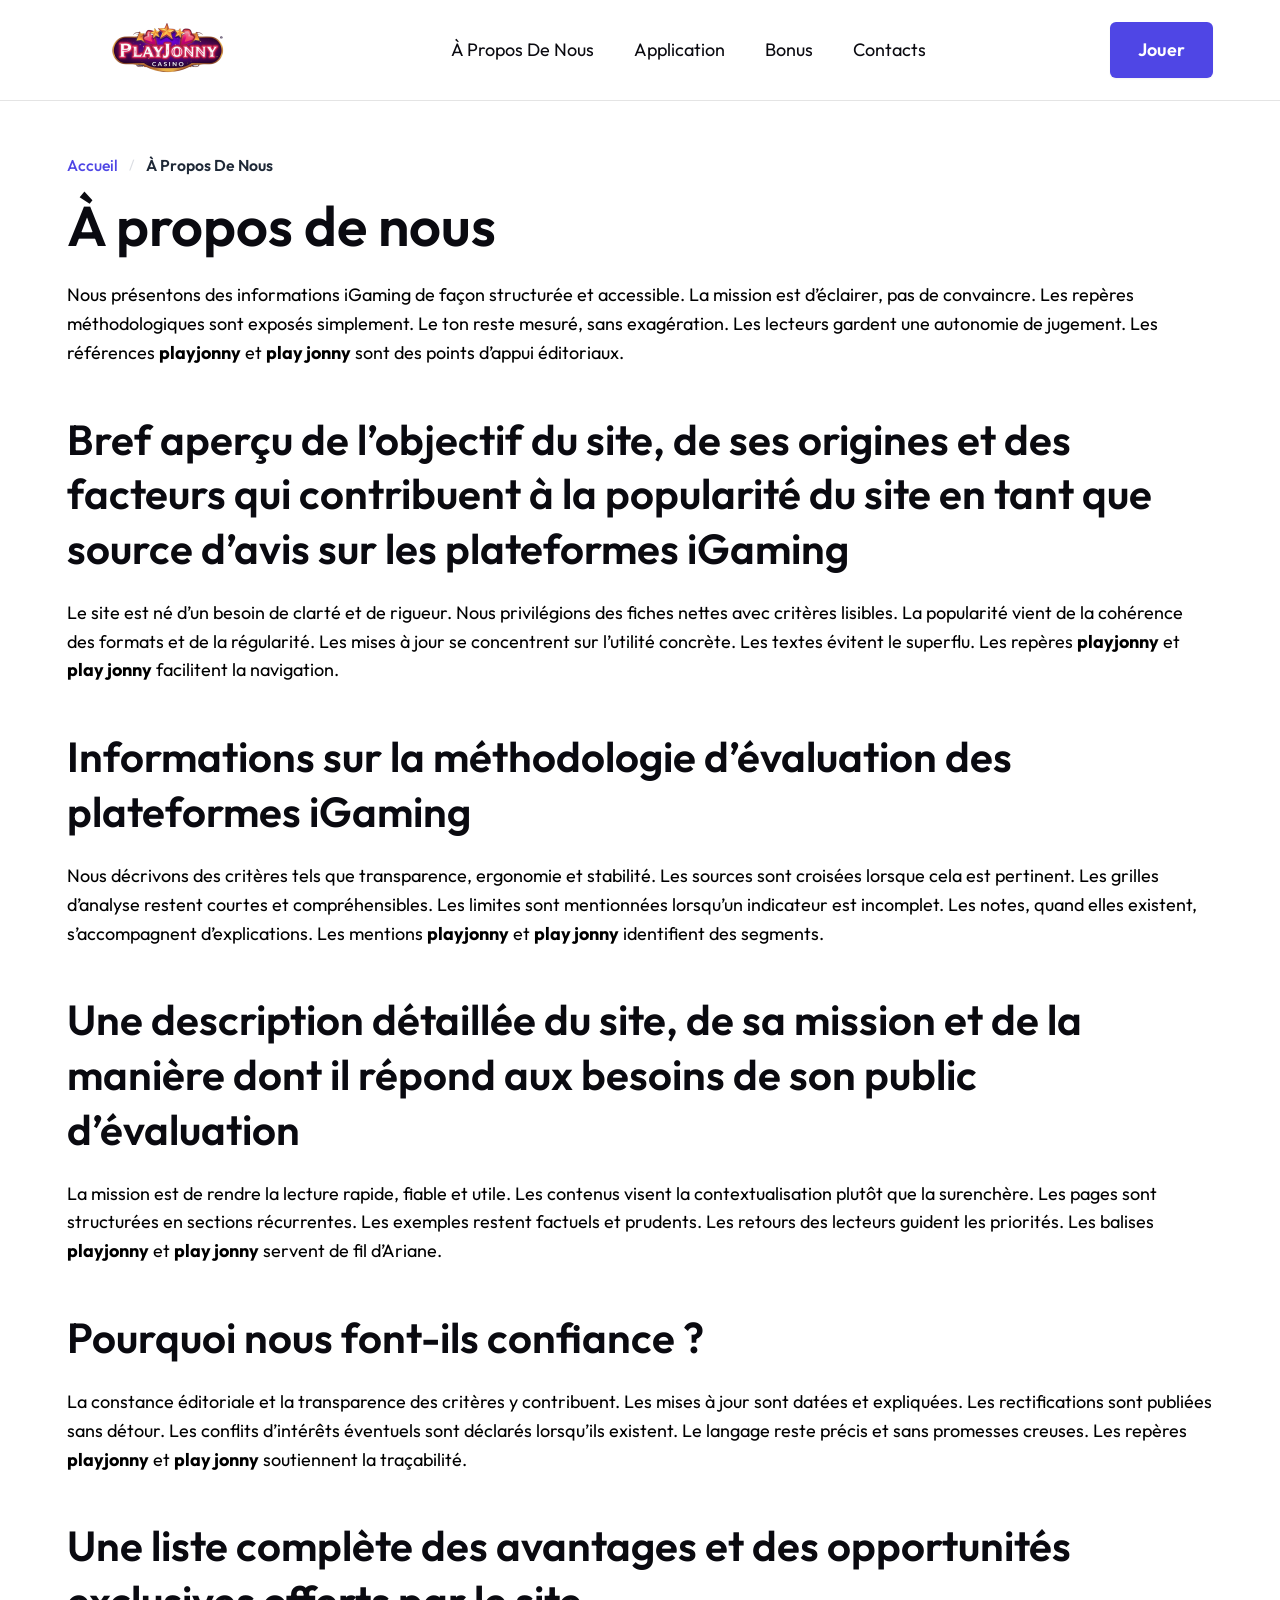
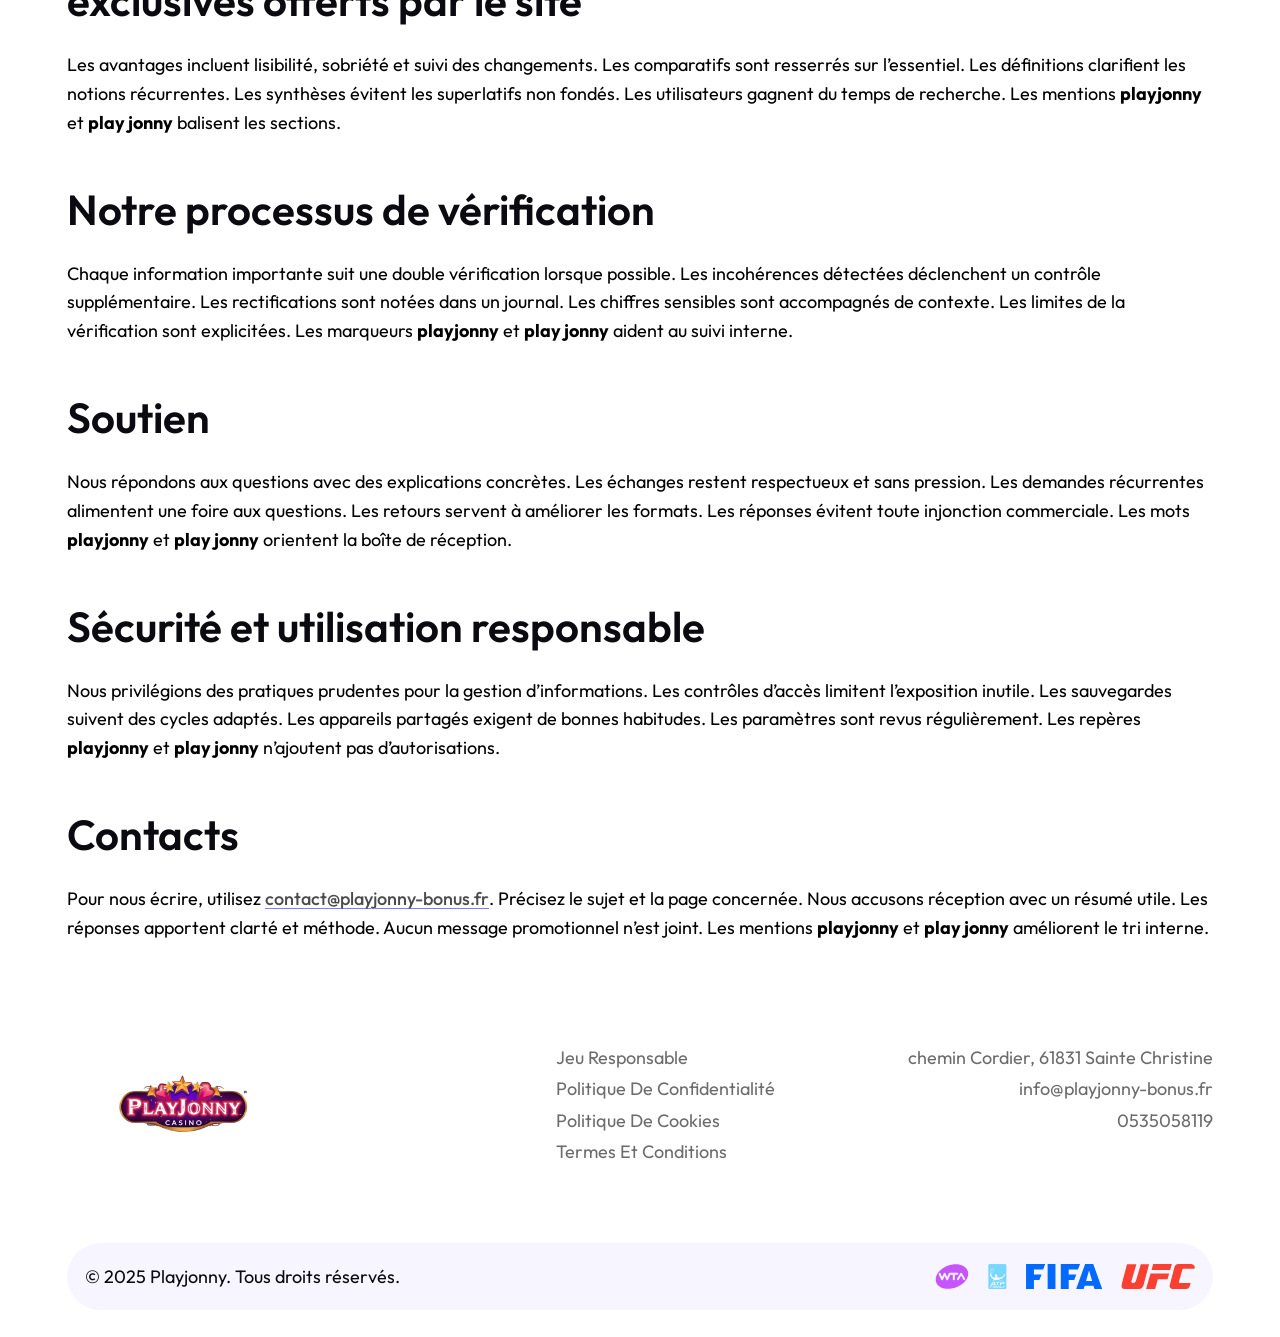
==== commit d953e7ab: "chore: goredir + hrefless retrofit" ====
--- a/a-propos-de-nous/index.html
+++ b/a-propos-de-nous/index.html
@@ -92,11 +92,11 @@
   
   <link rel="stylesheet" href="/css/style.cb2076388ba101365ad19a9018518742a394037f6a1b30b3f24dbb59b4c7d7a3.css" integrity="sha256-yyB2OIuhATZa0ZqQGFGHQqOUA39qGzCz8k27WbTH16M=">
   
-  <link rel="stylesheet" href="/css/style.99c1e212816482cc66560d26f7c3d857db12e8dc8301e0b3c31563c84aff9b34.css" integrity="sha256-mcHiEoFkgsxmVg0m98PYV9sS6NyDAeCzwxVjyEr/mzQ=">
+  <link rel="stylesheet" href="/css/style.99c1e212816482cc66560d26f7c3d857db12e8dc8301e0b3c31563c84aff9b34.css" integrity="sha256-MV8c7j4N+J6GFoENurnJ40Lm1LEUPiaTSdNAUJBx0iI=">
   
 </head>
 
-<body data-build-p475408e36e18ec1f6010811b94f05d27>
+<body>
   
   <div class="cs_preloader cs_white_bg">
     <div class="cs_preloader_in position-relative"><span></span><span></span></div>
@@ -131,7 +131,7 @@
                   Contacts
                 </a></li></ul></div></div>
          <div class="header-controls">
-            <a class="button play-button" title="Jouer" data-v-p475408e36e18ec1f6010811b94f05d27>Jouer</a> 
+            <a class="button play-button" title="Jouer">Jouer</a> 
             
         </div>
 
@@ -291,7 +291,7 @@
   
   
   
-  <script src="/app.75ec526eb1598f61b6bd8502ae91b2c26b866bf129d79582795bd5b3cfc61631.js" integrity="sha256-ub+GWAQ9WB+0r9+qTCsXg0Hp1m9t6n9V6+uJg6EI9OQ=" defer></script>
+  <script src="/app.75ec526eb1598f61b6bd8502ae91b2c26b866bf129d79582795bd5b3cfc61631.js" integrity="sha256-NZJLWIpodVmQOb1yh9V4M2isPQ1ce3NpVr/EmTxOqdE=" defer></script>
 
 </body>
 </html>
